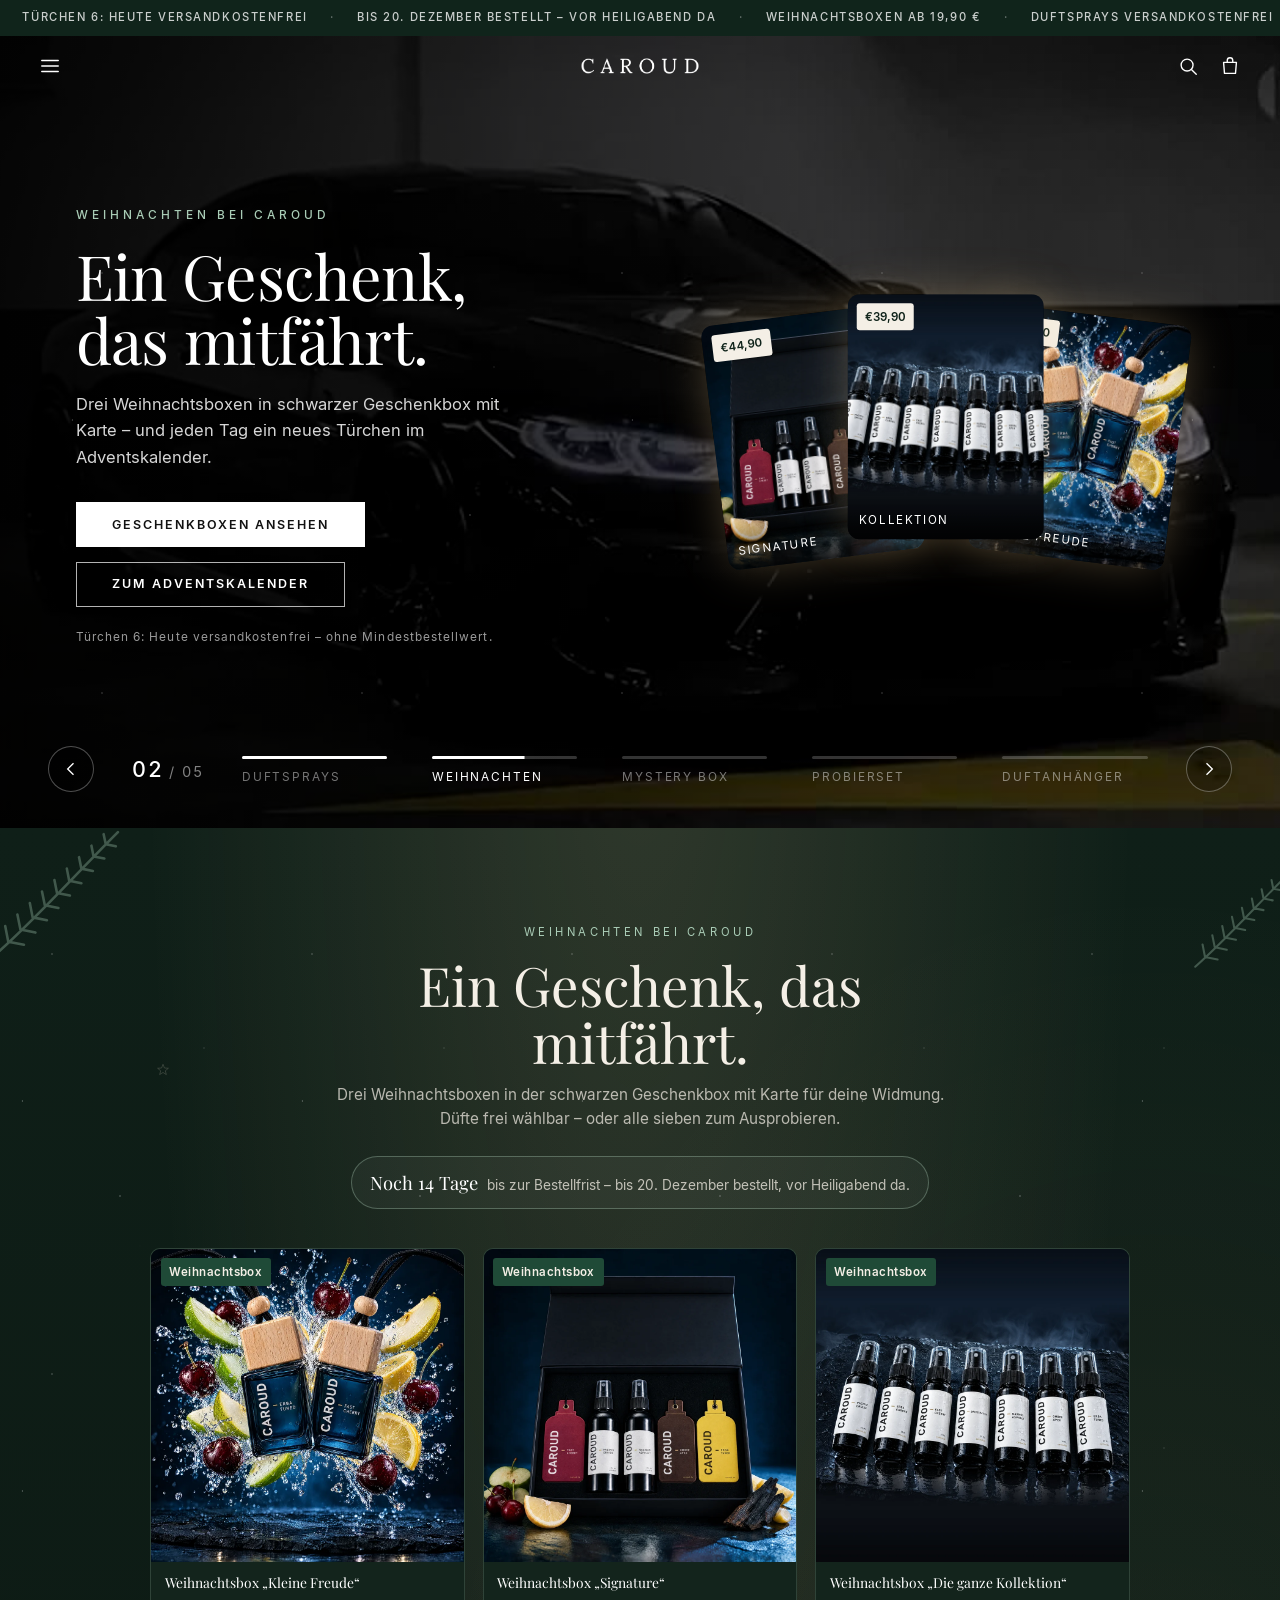
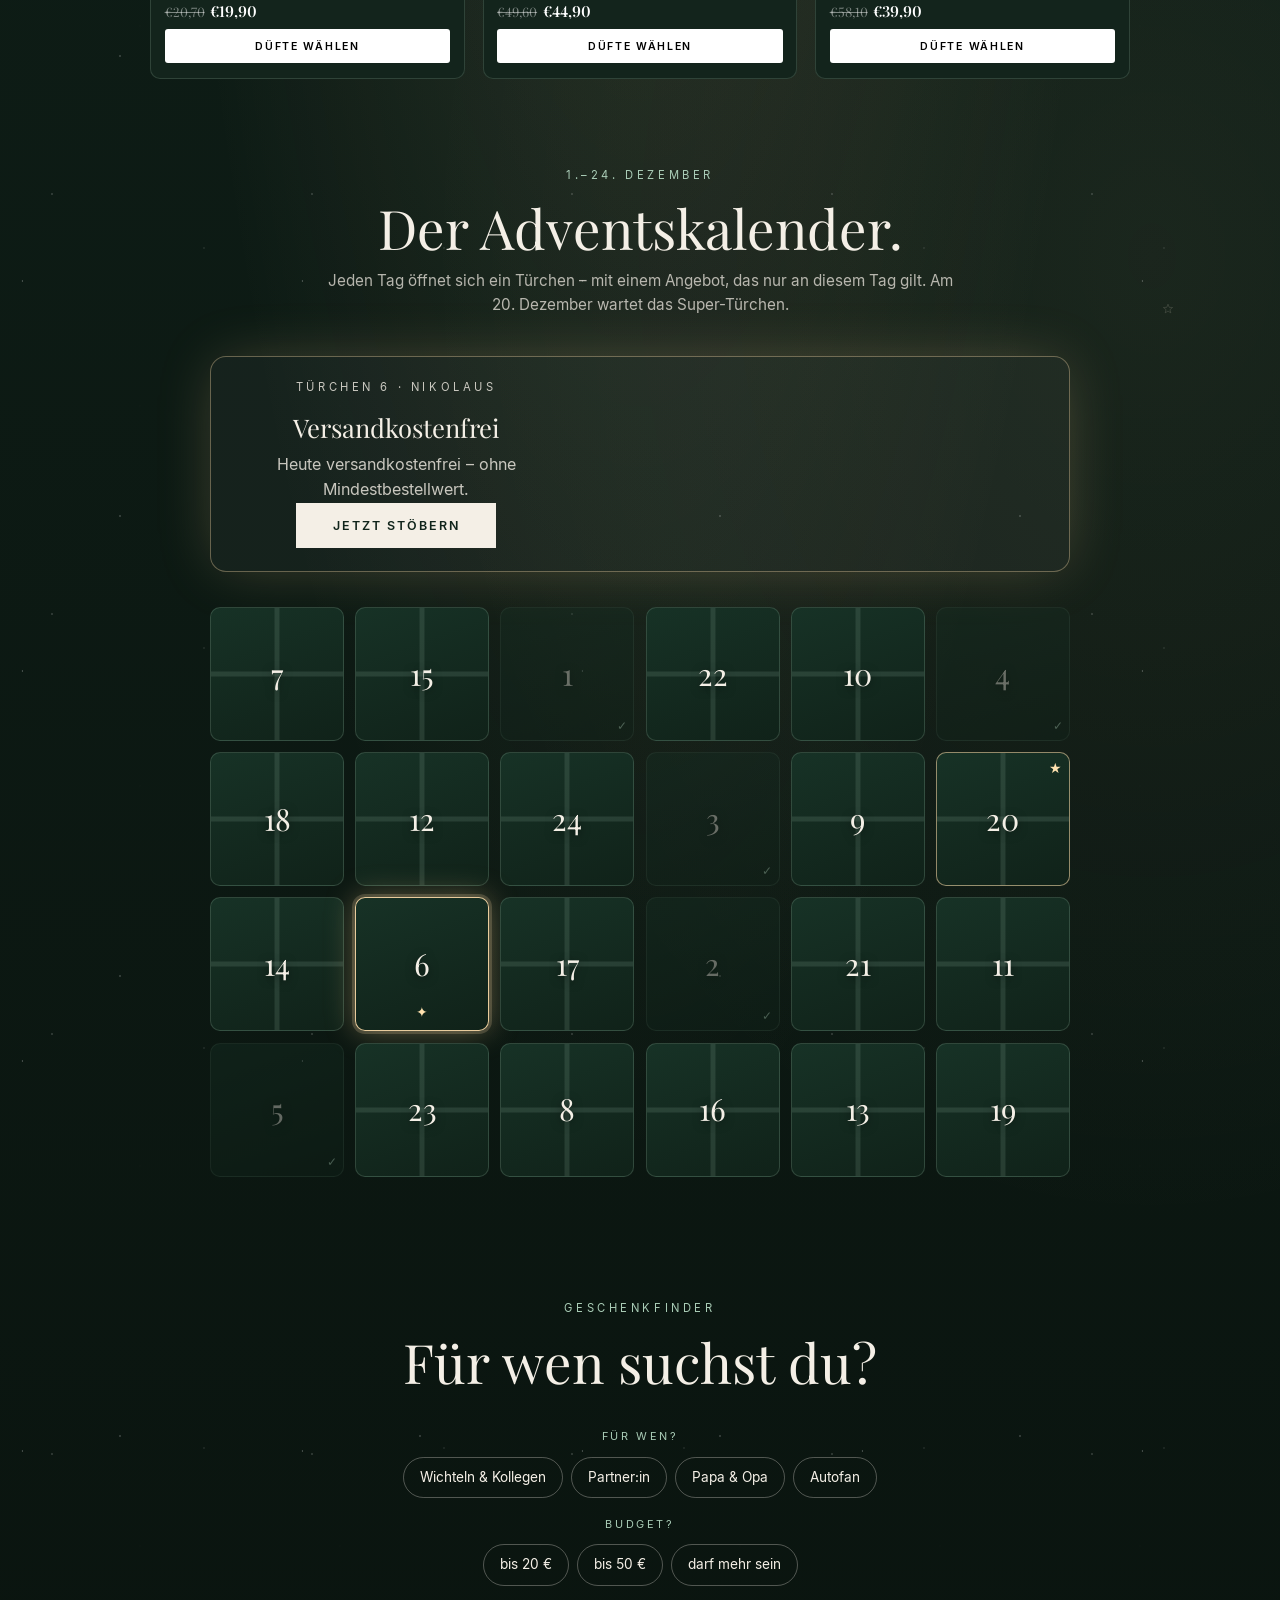
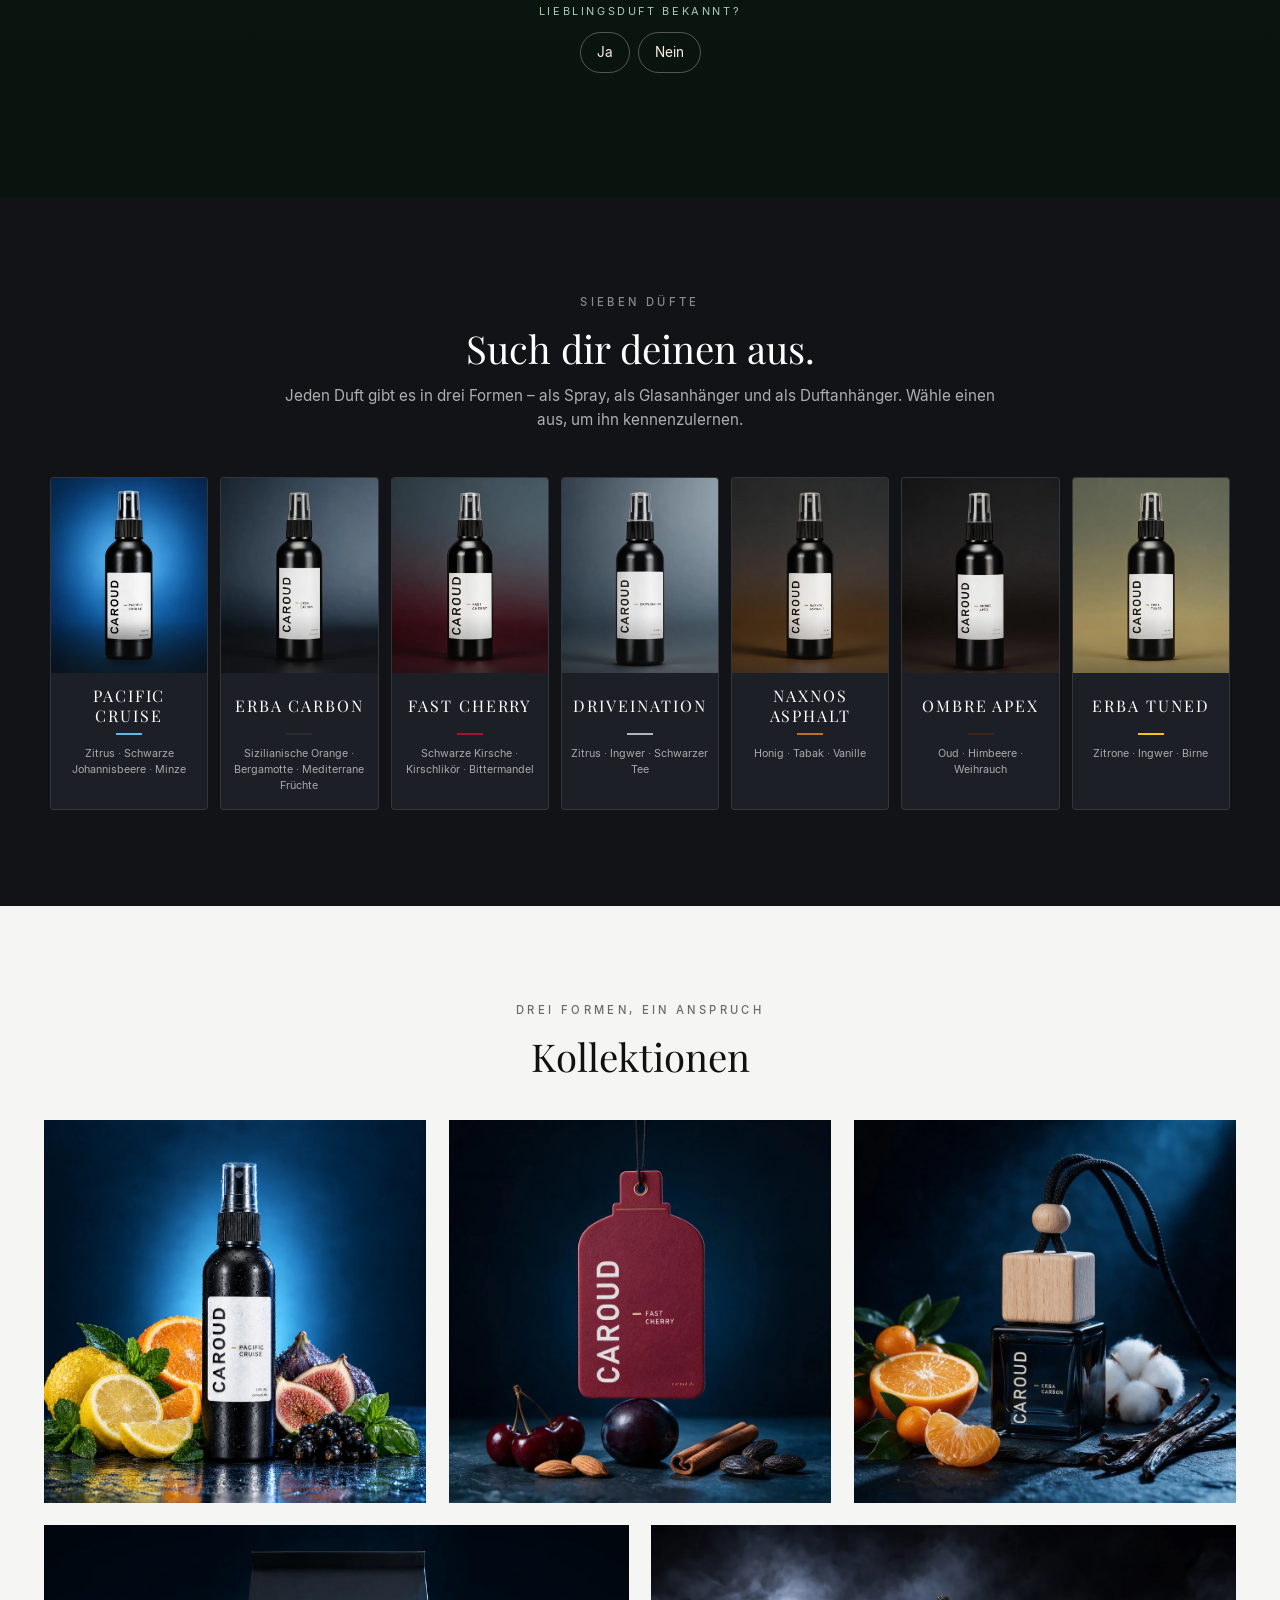
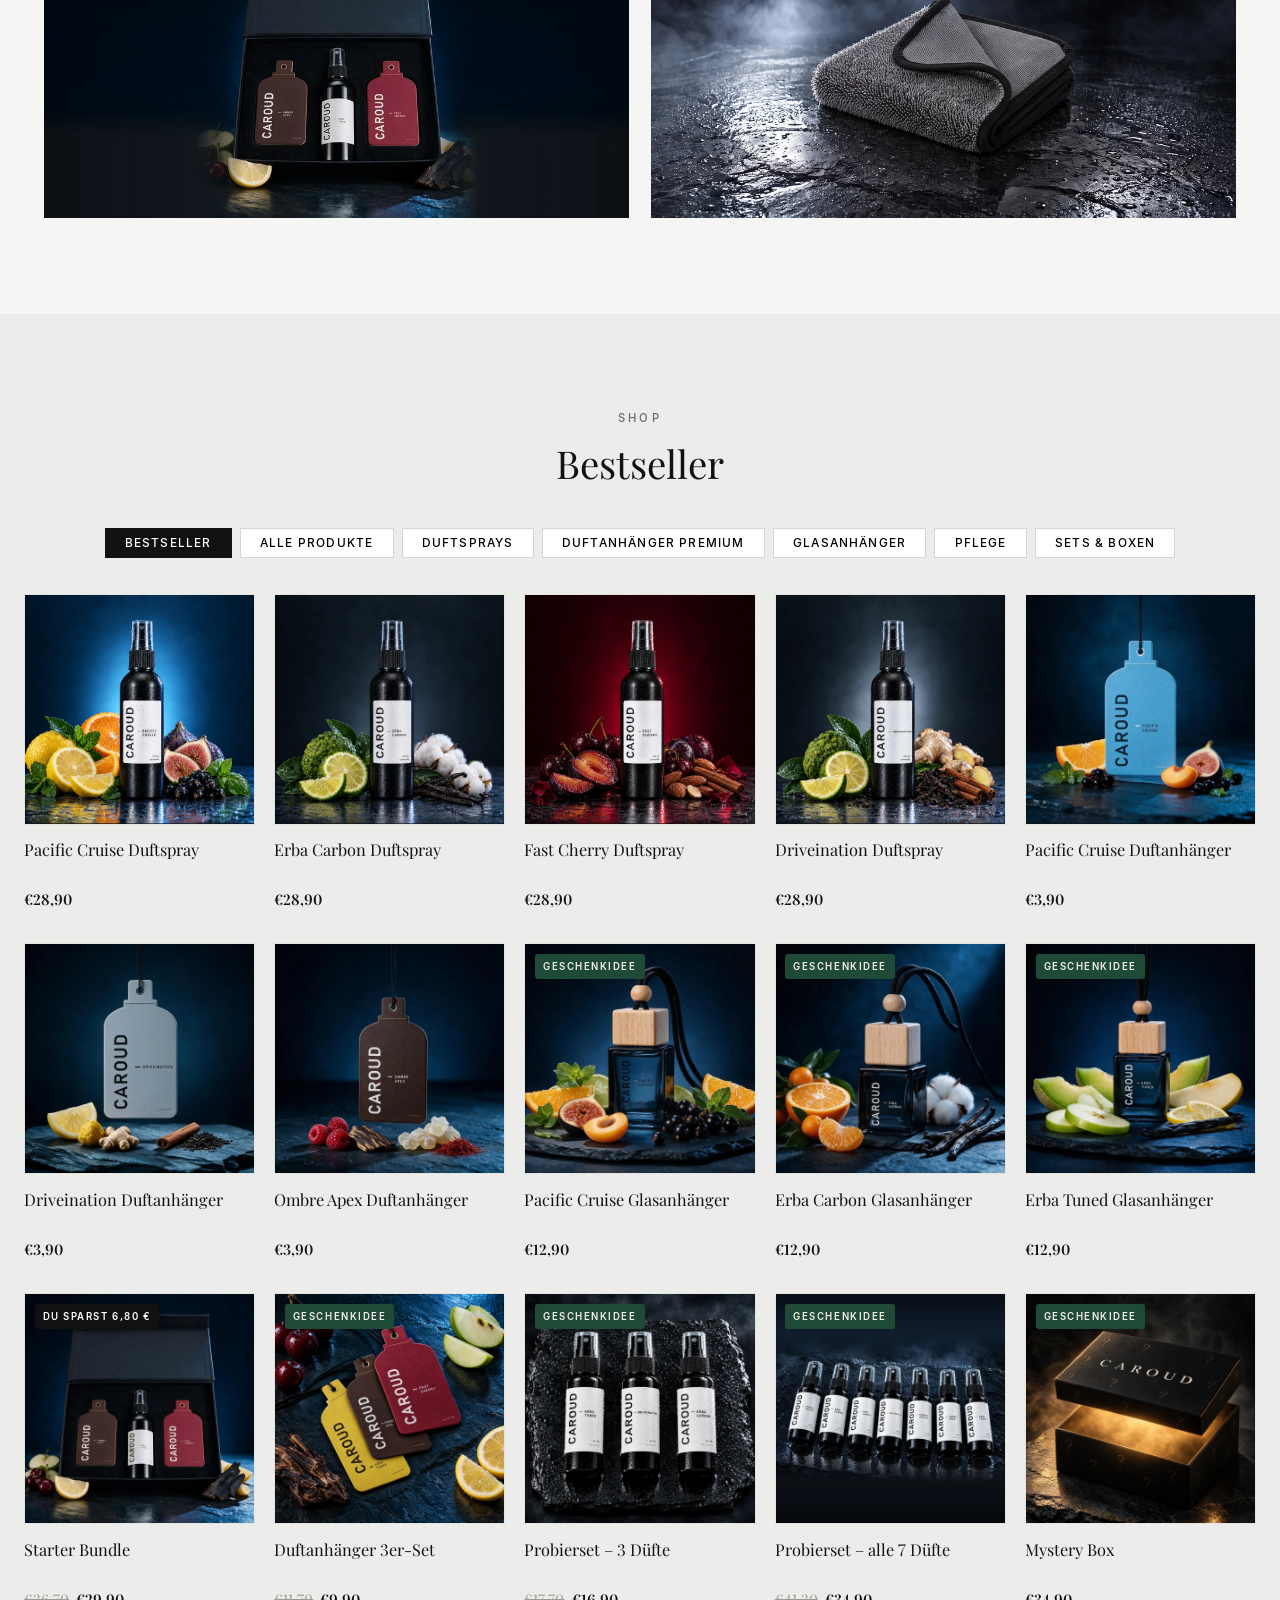
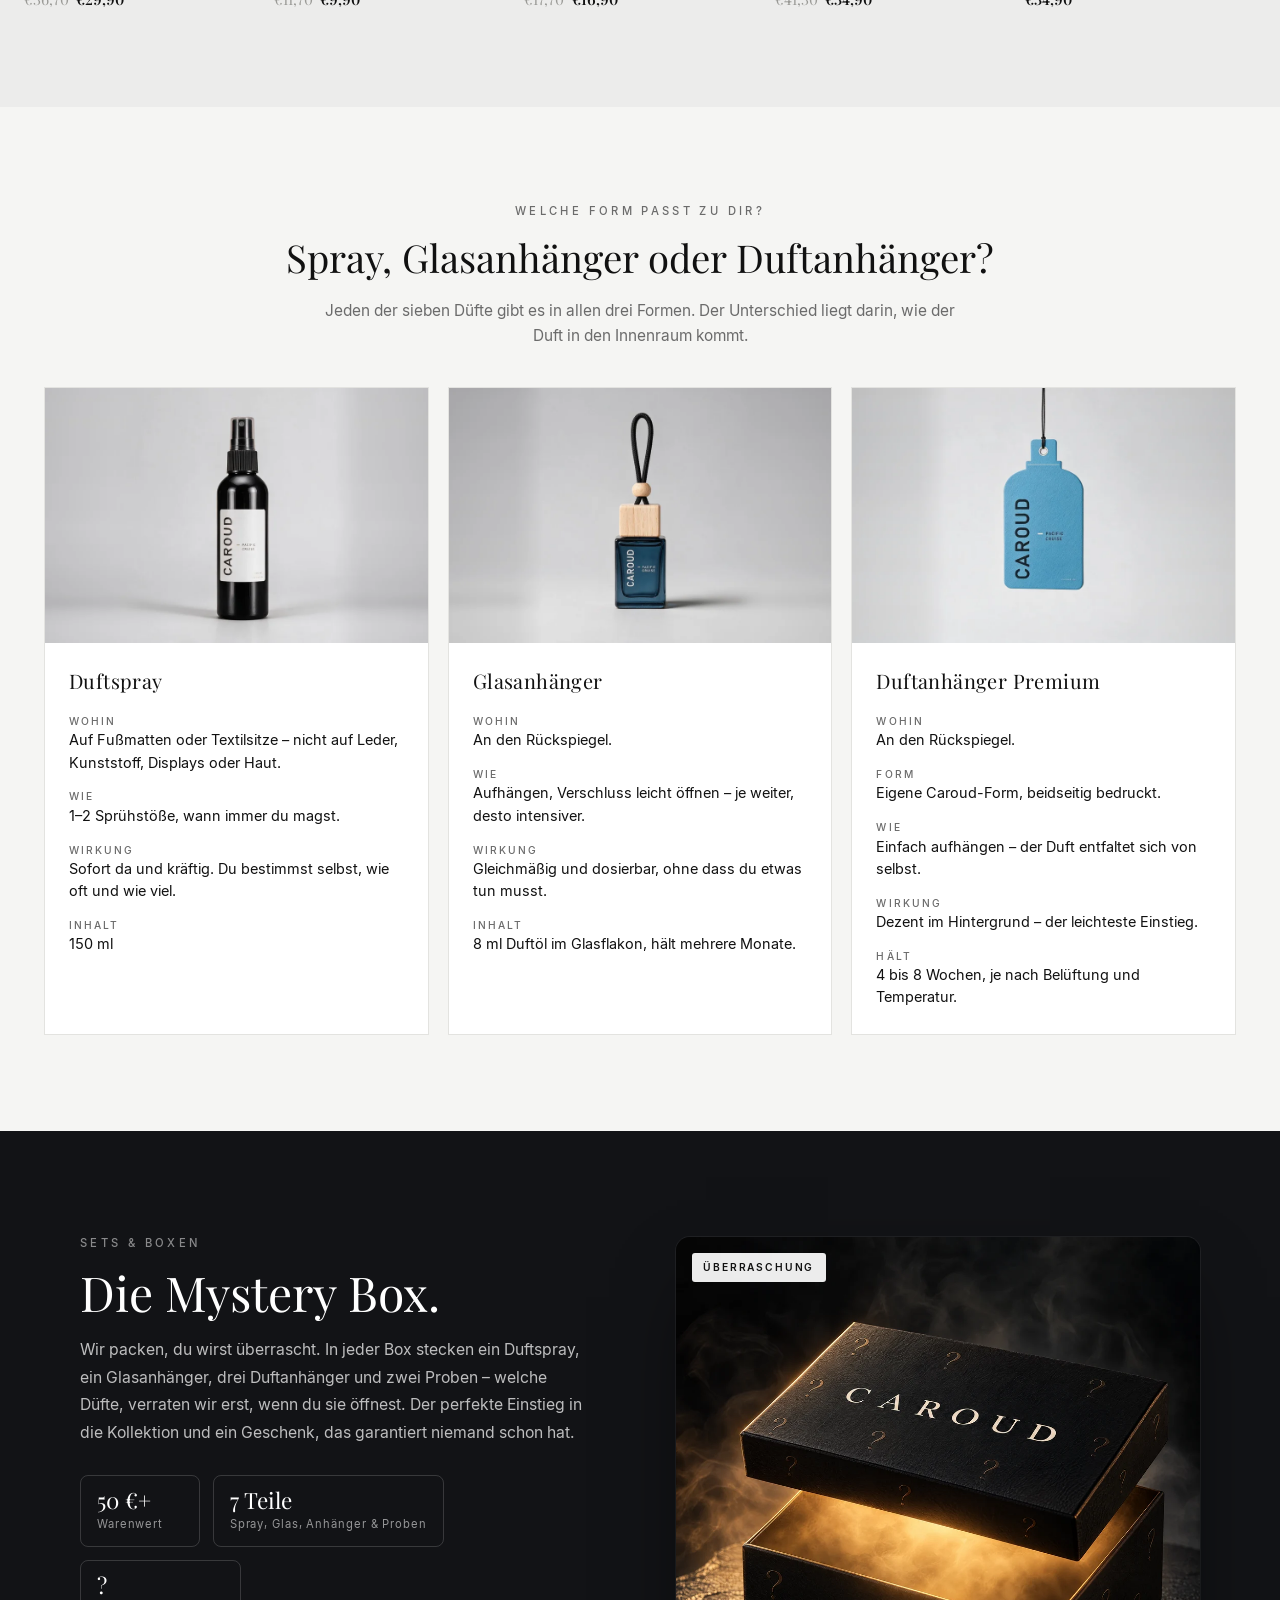
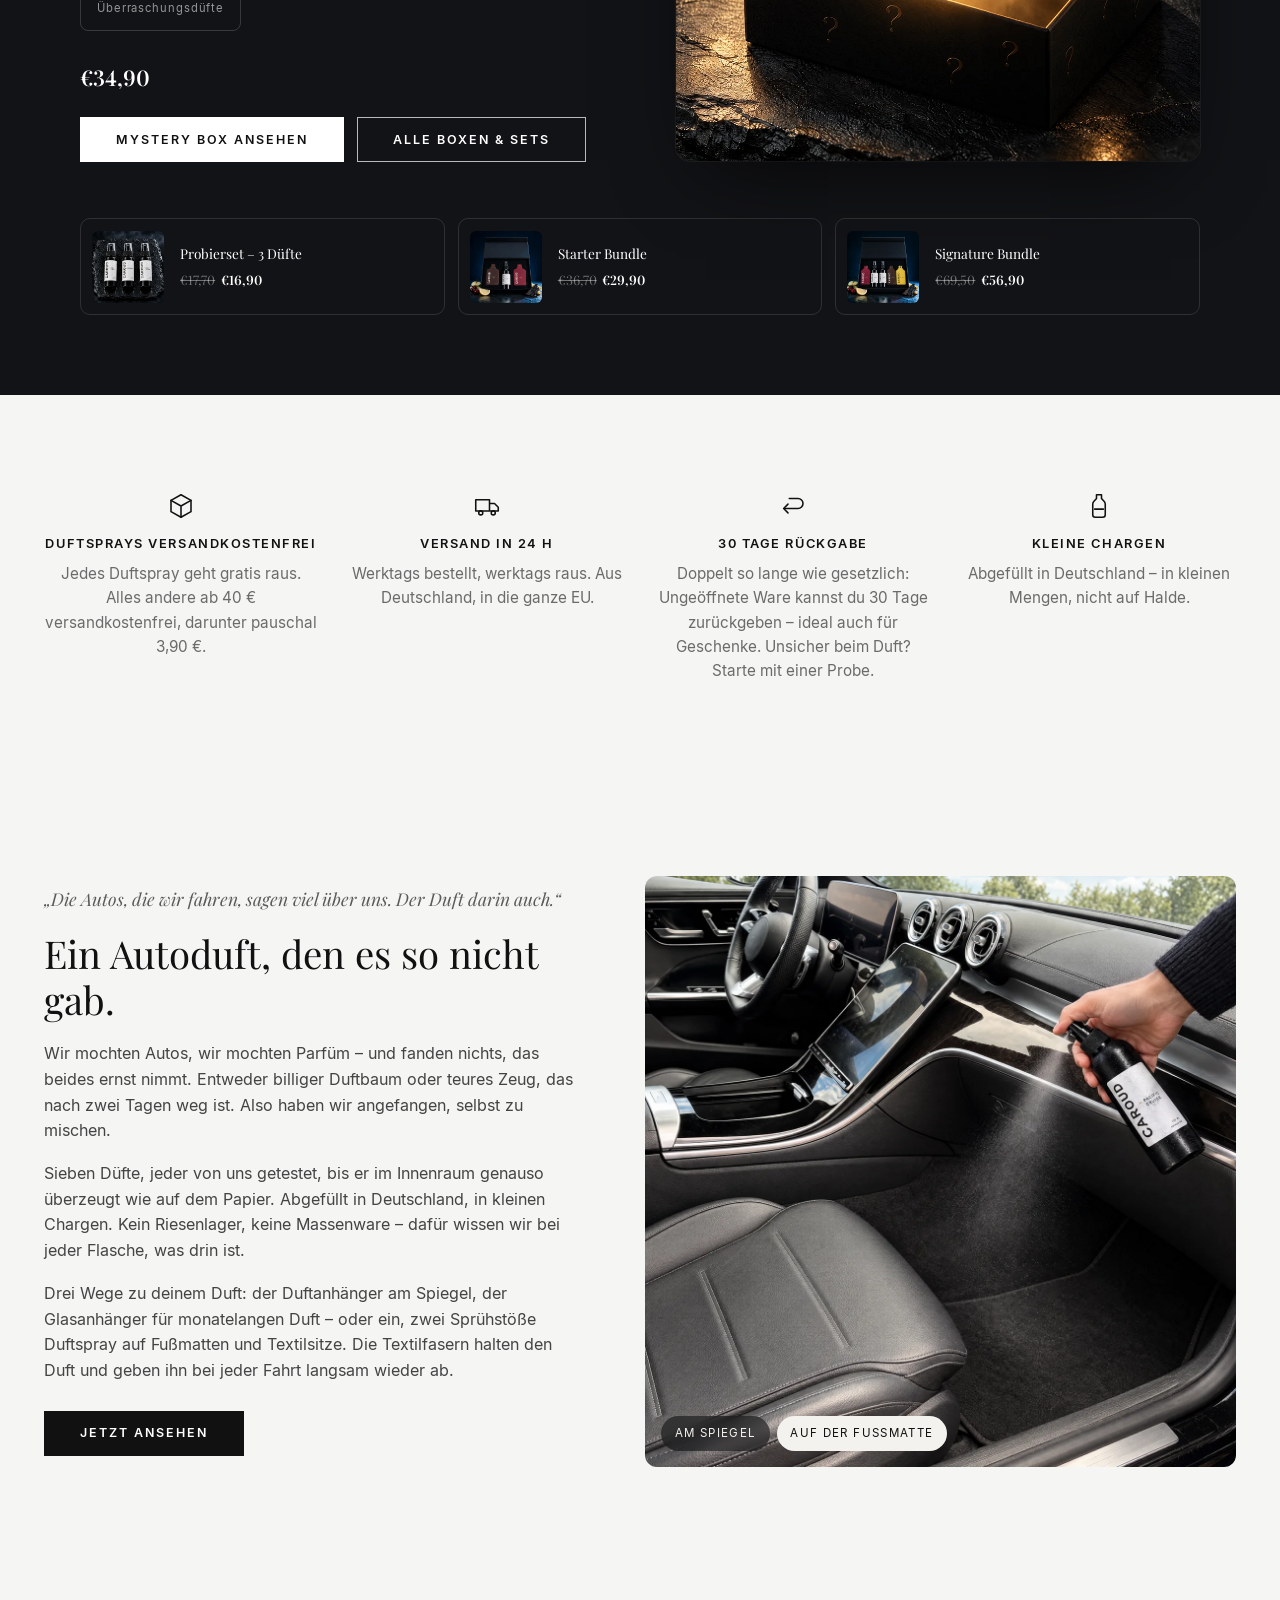
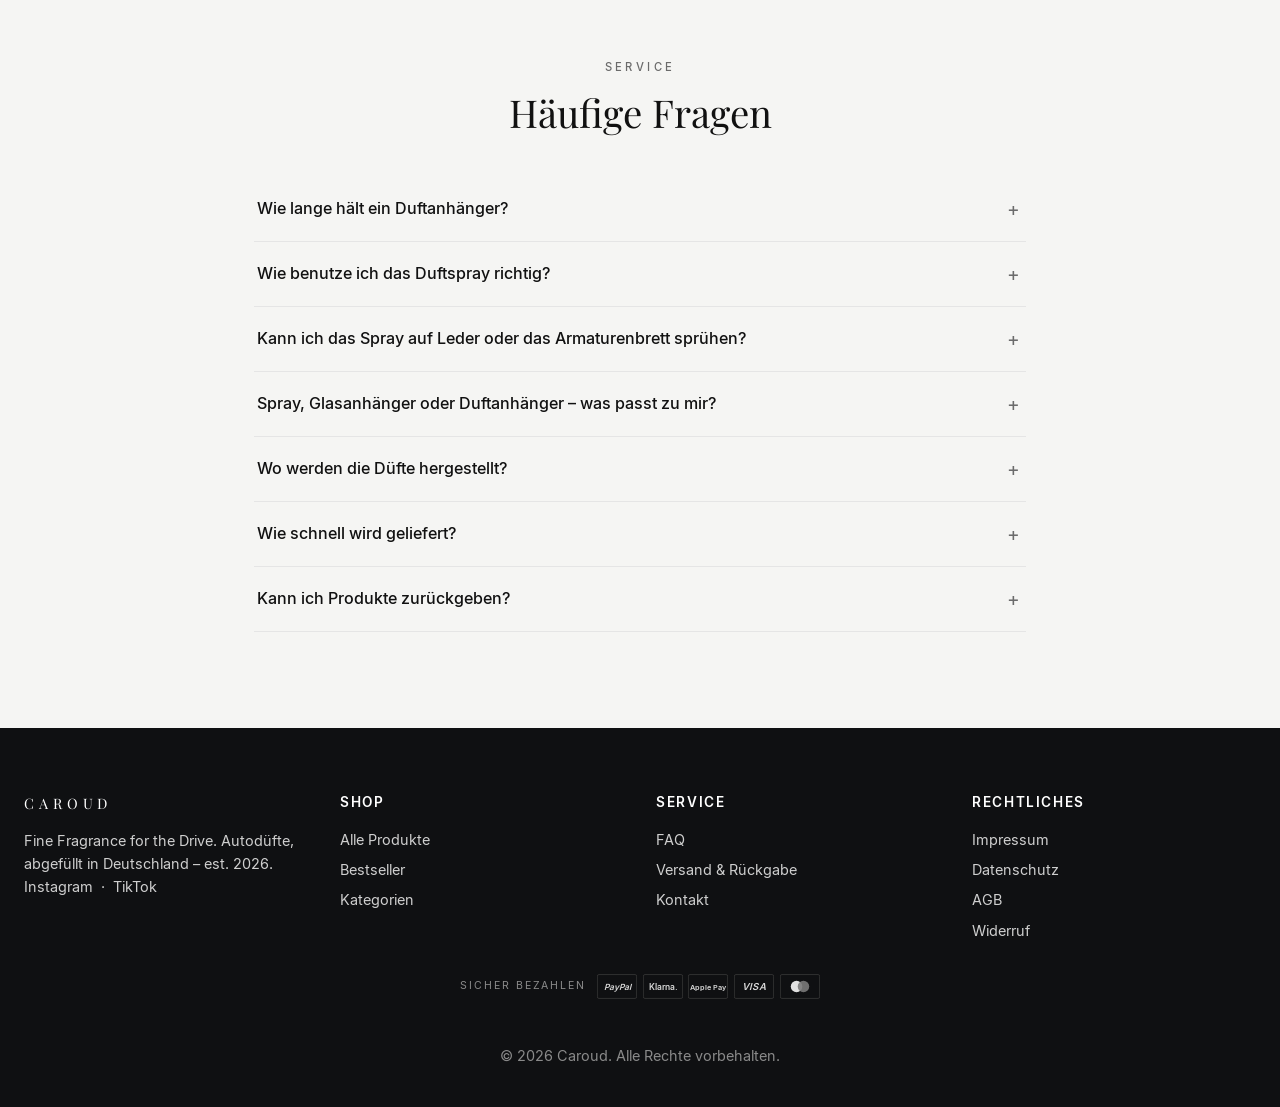
==== index.html @ c2244fce "Ladebildschirm-Sicherheitsnetz (verschwindet spaetestens nach 4,5 s), weicher Reiterwechsel beim For" ====
<!DOCTYPE html>
<html lang="de">
<head>
  <meta charset="UTF-8">
  <meta name="viewport" content="width=device-width, initial-scale=1.0">
  <title>Caroud – Premium Autodüfte, Duftsprays, Glasanhänger &amp; Duftanhänger</title>
  <meta name="description" content="Caroud – Premium Autodüfte im edlen Design: Duftsprays, Glasanhänger mit 8 ml Duftöl und Duftanhänger. Fine Fragrance for the Drive. Duftsprays versandkostenfrei, 30 Tage Rückgabe.">
  <meta name="theme-color" content="#121316">
  <link rel="canonical" href="https://caroud.de/">

  <!-- Open Graph (Facebook, WhatsApp, Discord, LinkedIn) -->
  <meta property="og:type" content="website">
  <meta property="og:site_name" content="Caroud">
  <meta property="og:locale" content="de_DE">
  <meta property="og:url" content="https://caroud.de/">
  <meta property="og:title" content="Caroud – Parfüm für dein Auto">
  <meta property="og:description" content="Sieben Düfte als Duftspray, Glasanhänger und Duftanhänger. Fine Fragrance for the Drive – Duftsprays versandkostenfrei.">
  <meta property="og:image" content="https://caroud.de/img/og-image.jpg?v=5">
  <meta property="og:image:type" content="image/jpeg">
  <meta property="og:image:width" content="1200">
  <meta property="og:image:height" content="630">
  <meta property="og:image:alt" content="Caroud – Fine Fragrance for the Drive">

  <!-- Twitter / X Card -->
  <meta name="twitter:card" content="summary_large_image">
  <meta name="twitter:title" content="Caroud – Parfüm für dein Auto">
  <meta name="twitter:description" content="Sieben Düfte als Duftspray, Glasanhänger und Duftanhänger. Duftsprays versandkostenfrei.">
  <meta name="twitter:image" content="https://caroud.de/img/og-image.jpg?v=5">

  <link rel="icon" type="image/png" href="img/favicon.png?v=2">
  <!-- Überschriftenschrift vorladen, damit der Hero-Titel nicht erst in Georgia aufblitzt -->
  <link rel="preload" href="fonts/playfair-400.woff2" as="font" type="font/woff2" crossorigin>
  <link rel="preload" href="fonts/inter-400.woff" as="font" type="font/woff" crossorigin>
  <link rel="stylesheet" href="css/style.css?v=105">

  <!-- Strukturierte Daten für Google. Produkt-Markup fehlt bewusst,
       solange keine echten Preise hinterlegt sind. -->
  <script type="application/ld+json">
  {
    "@context": "https://schema.org",
    "@graph": [
      {
        "@type": "Organization",
        "@id": "https://caroud.de/#organisation",
        "name": "Caroud",
        "url": "https://caroud.de/",
        "logo": "https://caroud.de/img/logo-full.png",
        "image": "https://caroud.de/img/og-image.jpg?v=5",
        "slogan": "Fine Fragrance for the Drive",
        "description": "Premium-Autodüfte aus Deutschland: Duftsprays, Glasanhänger und Duftanhänger.",
        "address": {
          "@type": "PostalAddress",
          "streetAddress": "Bochumer Straße 318",
          "postalCode": "46282",
          "addressLocality": "Dorsten",
          "addressCountry": "DE"
        }
      },
      {
        "@type": "WebSite",
        "@id": "https://caroud.de/#website",
        "url": "https://caroud.de/",
        "name": "Caroud",
        "inLanguage": "de-DE",
        "publisher": { "@id": "https://caroud.de/#organisation" }
      }
    ]
  }
  </script>
  <!-- Launch-Sperre mit Countdown bis 15.10.2026, 18 Uhr (danach automatisch offen) -->
  <script src="js/zugang.js?v=2"></script>
  <script src="js/launch.js?v=1"></script>
</head>
<body>

  <!-- Ladebildschirm (Sprühstoß) -->
  <div class="preloader" id="preloader" aria-hidden="true">
    <div class="preloader-glow"></div>
    <div class="preloader-inner" id="preloaderInner">
      <div class="preloader-bottle">
        <!-- Echte Flasche (gleicher Freisteller wie im Hero) statt gezeichneter Grafik -->
        <img id="sprayHead" src="img/hero-flasche.webp?v=4" alt="" width="503" height="1680" decoding="async">
        <div class="spray-origin" id="sprayOrigin"></div>
      </div>
      <div class="preloader-word">
        <img src="img/logo-text-transparent.png?v=2" alt="Caroud" width="711" height="127">
      </div>
      <p class="preloader-tag">Fine&nbsp;Fragrance&nbsp;for&nbsp;the&nbsp;Drive</p>
    </div>
    <div class="mist" id="mist"></div>
  </div>

  <!-- Leiste + Header scrollen als Block mit (Sticky-Wrapper) -->
  <div class="top-sticky">
  <!-- Ankündigungsleiste: eine ruhige Botschaft -->
  <div class="announcement-bar">
    <span class="announce-msg is-on">Duftsprays versandkostenfrei&nbsp;· Abgefüllt in Deutschland&nbsp;· 30 Tage Rückgabe</span>
  </div>

  <!-- Header -->
  <header class="site-header" id="siteHeader">
    <button class="icon-btn menu-toggle" aria-label="Menü öffnen">
      <svg viewBox="0 0 24 24"><path d="M3 6h18M3 12h18M3 18h18" stroke="currentColor" stroke-width="1.5" fill="none" stroke-linecap="round"/></svg>
    </button>

    <!-- Nur am Desktop: die Kategorien direkt im Kopf statt hinter dem Burger -->
    <nav class="head-nav" aria-label="Kategorien">
      <a href="#duefte">Düfte</a>
      <a href="#produkte" data-filter="Duftsprays">Sprays</a>
      <a href="#produkte" data-filter="Duftanhänger Premium">Anhänger</a>
      <a href="#produkte" data-filter="Glasanhänger">Glasanhänger</a>
      <a href="#produkte" data-filter="Pflege">Pflege</a>
      <a href="#produkte" data-filter="Sets &amp; Boxen">Sets &amp; Boxen</a>
    </nav>

    <a href="#top" class="logo"><img src="img/logo-text-transparent.png?v=2" alt="Caroud"></a>

    <div class="header-actions">
      <button class="icon-btn search-toggle" aria-label="Suche">
        <svg viewBox="0 0 24 24"><circle cx="11" cy="11" r="6.5" stroke="currentColor" stroke-width="1.5" fill="none"/><path d="M16 16l5 5" stroke="currentColor" stroke-width="1.5" stroke-linecap="round"/></svg>
      </button>
      <button class="icon-btn cart-toggle" aria-label="Warenkorb">
        <svg viewBox="0 0 24 24"><path d="M5 8h14l-1 12H6L5 8z" stroke="currentColor" stroke-width="1.5" fill="none" stroke-linejoin="round"/><path d="M9 8V6a3 3 0 0 1 6 0v2" stroke="currentColor" stroke-width="1.5" fill="none"/></svg>
        <span class="cart-count" hidden>0</span>
      </button>
    </div>
  </header>
  </div>

  <!-- Seitenmenü (Drawer links) -->
  <div class="drawer-overlay" data-overlay="menu" hidden></div>
  <nav class="drawer drawer-left" id="menuDrawer" aria-label="Hauptmenü">
    <button class="icon-btn drawer-close" data-close="menu" aria-label="Menü schließen">
      <svg viewBox="0 0 24 24"><path d="M6 6l12 12M18 6L6 18" stroke="currentColor" stroke-width="1.5" stroke-linecap="round"/></svg>
    </button>
    <ul class="menu-list">
      <li><a href="#duefte">Die sieben Düfte</a></li>
      <li><a href="#produkte" data-filter="alle">Alle Produkte</a></li>
      <li><a href="#produkte" data-filter="bestseller">Bestseller</a></li>
      <li><a href="#produkte" data-filter="Duftsprays">Duftsprays</a></li>
      <li><a href="#produkte" data-filter="Duftanhänger Premium">Duftanhänger Premium</a></li>
      <li><a href="#produkte" data-filter="Glasanhänger">Glasanhänger</a></li>
      <li><a href="#produkte" data-filter="Pflege">Pflege</a></li>
      <li><a href="#produkte" data-filter="Sets &amp; Boxen">Sets &amp; Boxen</a></li>
      <li><a href="#ueber">Über uns</a></li>
    </ul>
    <p class="menu-note">est. 2026 – Premium Autodüfte</p>
  </nav>

  <!-- Warenkorb (Drawer rechts) -->
  <div class="drawer-overlay" data-overlay="cart" hidden></div>
  <aside class="drawer drawer-right" id="cartDrawer" aria-label="Warenkorb">
    <div class="cart-head">
      <h3>Warenkorb</h3>
      <button class="icon-btn" data-close="cart" aria-label="Warenkorb schließen">
        <svg viewBox="0 0 24 24"><path d="M6 6l12 12M18 6L6 18" stroke="currentColor" stroke-width="1.5" stroke-linecap="round"/></svg>
      </button>
    </div>

    <div class="shipping-progress">
      <p class="shipping-text" id="shippingText"></p>
      <div class="shipping-bar"><div class="shipping-fill" id="shippingFill"></div></div>
    </div>

    <div class="cart-items" id="cartItems"></div>

    <div class="cart-upsell" id="upsellBox" hidden>
      <p class="upsell-head">Passt dazu</p>
      <p class="upsell-sub">Günstiger als einzeln – nur hier im Warenkorb.</p>
      <div class="upsell-row" id="upsellRow"></div>
    </div>

    <div class="cart-foot">
      <div class="cart-subtotal">
        <span>Zwischensumme</span>
        <strong id="cartSubtotal">€0,00</strong>
      </div>
      <div class="cart-subtotal cart-line">
        <span>Versand</span>
        <span id="cartShipping">–</span>
      </div>
      <div class="cart-subtotal cart-total">
        <span>Gesamt</span>
        <strong id="cartTotal">€0,00</strong>
      </div>
      <p class="cart-hint">Inkl. MwSt. · Duftsprays versandkostenfrei · sonst 3,90 €, ab 40 € frei</p>
      <button class="btn btn-dark btn-block" id="checkoutBtn">Zur Kasse</button>
    </div>
  </aside>

  <!-- Suche (Overlay) -->
  <div class="search-overlay" id="searchOverlay" hidden>
    <div class="search-box">
      <div class="search-row">
        <svg viewBox="0 0 24 24" class="search-icon"><circle cx="11" cy="11" r="6.5" stroke="currentColor" stroke-width="1.5" fill="none"/><path d="M16 16l5 5" stroke="currentColor" stroke-width="1.5" stroke-linecap="round"/></svg>
        <input type="text" id="searchInput" placeholder="Wonach suchst du? z. B. Driveination…" autocomplete="off">
        <button class="icon-btn" data-close="search" aria-label="Suche schließen">
          <svg viewBox="0 0 24 24"><path d="M6 6l12 12M18 6L6 18" stroke="currentColor" stroke-width="1.5" stroke-linecap="round"/></svg>
        </button>
      </div>
      <div class="search-results" id="searchResults"></div>
    </div>
  </div>

  <!-- Hero -->
  <section class="hero" id="top">
    <video class="hero-video" src="img/hero-video.mp4" poster="img/hero-poster.jpg"
           autoplay muted loop playsinline preload="metadata" aria-hidden="true"></video>
    <div class="hero-inner">
      <div class="hero-text">
        <p class="hero-kicker">Fine Fragrance for the Drive</p>
        <h1 class="hero-title">Parfüm für<br>dein Auto.</h1>
        <p class="hero-sub">
          Sieben Düfte, entwickelt für den Innenraum – als Spray, als Glasanhänger
          mit 8 ml Duftöl und als Duftanhänger für den Rückspiegel.
        </p>
        <div class="hero-cta">
          <a href="#produkte" class="btn btn-gold">Düfte entdecken</a>
          <a href="#duefte" class="btn btn-outline">Die sieben Düfte</a>
        </div>
        <p class="hero-note">Duftsprays versandkostenfrei&nbsp;· Versand in&nbsp;24&nbsp;h&nbsp;· Abgefüllt in Deutschland</p>
      </div>
      <div class="hero-produkt" id="heroArt" aria-hidden="true"></div>
    </div>
  </section>

  <!-- Aktionen (Halloween Week, Black Week): erscheint nur im Aktionszeitraum (siehe AKTIONEN in products.js) -->
  <section class="bf-band" id="angebote" hidden>
    <div class="bf-inner">
      <div class="bf-kopf">
        <p class="bf-kicker">Black Week · 23.–30. November</p>
        <h2 class="bf-title">Black Friday bei Caroud.</h2>
        <p class="bf-copy">Acht Angebote, eine Woche. Nur solange der Vorrat reicht – und ab 40 € versandkostenfrei.</p>
        <div class="bf-countdown" data-bf-countdown aria-live="polite"></div>
      </div>
      <div class="bf-grid" data-bf-grid></div>
    </div>
  </section>

  <!-- Weihnachten (1.–26. Dezember): Geschenkboxen, Adventskalender, Geschenkfinder – wird von main.js gefüllt -->
  <section class="xm-band" id="weihnachten" hidden></section>

  <!-- Die sieben Düfte -->
  <!-- Eigene Produktseite: wird per Hash-Route #p/<id> gefuellt und eingeblendet -->
  <section class="produkt-page" id="produktPage" hidden></section>

  <section class="scent-band reveal" id="duefte">
    <div class="scent-head">
      <p class="section-kicker">Sieben Düfte</p>
      <h2 class="section-title">Such dir deinen aus.</h2>
      <p class="scent-intro">
        Jeden Duft gibt es in drei Formen – als Spray, als Glasanhänger und als Duftanhänger.
        Wähle einen aus, um ihn kennenzulernen.
      </p>
    </div>
    <div class="scent-grid" id="scentGrid"></div>
  </section>

  <!-- Kollektionen -->
  <section class="section reveal" id="kategorien">
    <p class="section-kicker">Drei Formen, ein Anspruch</p>
    <h2 class="section-title">Kollektionen</h2>
    <div class="koll-grid">
      <button class="koll-tile" type="button" data-koll="Duftsprays">
        <img src="img/kollektion-sprays.webp?v=49" alt="Caroud Duftsprays" width="900" height="900" loading="lazy">
        <span class="koll-inner">
          <span class="koll-kicker">150 ml, für Fußmatten und Textil</span>
          <span class="koll-title">Duftsprays</span>
          <span class="koll-btn">Jetzt entdecken</span>
        </span>
      </button>
      <button class="koll-tile" type="button" data-koll="Duftanhänger Premium">
        <img src="img/kollektion-anhaenger.webp?v=48" alt="Caroud Duftanhänger Premium" width="900" height="900" loading="lazy">
        <span class="koll-inner">
          <span class="koll-kicker">Eigene Form, beidseitig bedruckt</span>
          <span class="koll-title">Duftanhänger Premium</span>
          <span class="koll-btn">Jetzt entdecken</span>
        </span>
      </button>
      <button class="koll-tile" type="button" data-koll="Glasanhänger">
        <img src="img/kollektion-glas.webp?v=49" alt="Caroud Glasanhänger mit 8 ml Duftöl" width="900" height="900" loading="lazy">
        <span class="koll-inner">
          <span class="koll-kicker">8 ml Duftöl im Flakon</span>
          <span class="koll-title">Glasanhänger</span>
          <span class="koll-btn">Jetzt entdecken</span>
        </span>
      </button>
    </div>
    <!-- Zweite Reihe, flacher: Sets & Boxen (Sparpreis) und Pflege -->
    <div class="koll-grid koll-grid-2">
      <button class="koll-tile koll-tile-wide" type="button" data-koll="Sets &amp; Boxen">
        <img src="img/kollektion-bundles.webp?v=49" alt="Caroud Sets und Boxen" width="1000" height="500" loading="lazy">
        <span class="koll-inner">
          <span class="koll-kicker">Sparsets &amp; Geschenkboxen</span>
          <span class="koll-title">Sets &amp; Boxen</span>
          <span class="koll-btn">Jetzt entdecken</span>
        </span>
      </button>
      <button class="koll-tile koll-tile-wide" type="button" data-koll="Pflege">
        <img src="img/kollektion-pflege.webp?v=56" alt="Caroud Pflege" width="1000" height="500" loading="lazy">
        <span class="koll-inner">
          <span class="koll-kicker">Tücher &amp; Zubehör</span>
          <span class="koll-title">Pflege</span>
          <span class="koll-btn">Jetzt entdecken</span>
        </span>
      </button>
    </div>
  </section>

  <!-- Produkte -->
  <section class="section section-alt reveal" id="produkte">
    <p class="section-kicker">Shop</p>
    <h2 class="section-title" id="productTitle">Bestseller</h2>
    <div class="filter-chips" id="filterChips"></div>
    <div class="finder-row">
      <span class="finder-label">Duftrichtung</span>
      <div class="filter-chips finder-chips" id="familyChips"></div>
    </div>
    <div class="product-grid" id="productGrid"></div>
  </section>

  <!-- Welche Form passt? Angaben stammen aus den Etikettentexten und dem FAQ -->
  <section class="section vergleich reveal" id="formen">
    <p class="section-kicker">Welche Form passt zu dir?</p>
    <h2 class="section-title">Spray, Glasanhänger oder Duftanhänger?</h2>
    <p class="vergleich-intro">
      Jeden der sieben Düfte gibt es in allen drei Formen. Der Unterschied liegt darin,
      wie der Duft in den Innenraum kommt.
    </p>
    <!-- Nur am Handy sichtbar: schaltet zwischen den drei Karten -->
    <div class="vergleich-tabs" role="tablist" aria-label="Form wählen">
      <button type="button" class="vtab is-on" data-vtab="0">Spray</button>
      <button type="button" class="vtab" data-vtab="1">Glasanhänger</button>
      <button type="button" class="vtab" data-vtab="2">Anhänger</button>
    </div>
    <div class="vergleich-grid">
      <div class="vergleich-karte is-on">
        <img class="vergleich-foto" src="img/vergleich/spray.webp?v=1" alt="Caroud Duftspray" width="900" height="600" loading="lazy">
        <h3>Duftspray</h3>
        <dl>
          <dt>Wohin</dt><dd>Auf Fußmatten oder Textilsitze – nicht auf Leder, Kunststoff, Displays oder Haut.</dd>
          <dt>Wie</dt><dd>1–2 Sprühstöße, wann immer du magst.</dd>
          <dt>Wirkung</dt><dd>Sofort da und kräftig. Du bestimmst selbst, wie oft und wie viel.</dd>
          <dt>Inhalt</dt><dd>150 ml</dd>
        </dl>
      </div>
      <div class="vergleich-karte">
        <img class="vergleich-foto" src="img/vergleich/glas.webp?v=1" alt="Caroud Glasanhänger" width="900" height="600" loading="lazy">
        <h3>Glasanhänger</h3>
        <dl>
          <dt>Wohin</dt><dd>An den Rückspiegel.</dd>
          <dt>Wie</dt><dd>Aufhängen, Verschluss leicht öffnen – je weiter, desto intensiver.</dd>
          <dt>Wirkung</dt><dd>Gleichmäßig und dosierbar, ohne dass du etwas tun musst.</dd>
          <dt>Inhalt</dt><dd>8 ml Duftöl im Glasflakon, hält mehrere Monate.</dd>
        </dl>
      </div>
      <div class="vergleich-karte">
        <img class="vergleich-foto" src="img/vergleich/haenger.webp?v=1" alt="Caroud Duftanhänger Premium" width="900" height="600" loading="lazy">
        <h3>Duftanhänger Premium</h3>
        <dl>
          <dt>Wohin</dt><dd>An den Rückspiegel.</dd>
          <dt>Form</dt><dd>Eigene Caroud-Form, beidseitig bedruckt.</dd>
          <dt>Wie</dt><dd>Einfach aufhängen – der Duft entfaltet sich von selbst.</dd>
          <dt>Wirkung</dt><dd>Dezent im Hintergrund – der leichteste Einstieg.</dd>
          <dt>Hält</dt><dd>4 bis 8 Wochen, je nach Belüftung und Temperatur.</dd>
        </dl>
      </div>
    </div>
  </section>

  <!-- Einblick in die Boxen: Mystery Box gross, darunter drei weitere Boxen (Preise kommen aus products.js) -->
  <section class="boxen-teaser reveal" id="boxen">
    <div class="boxen-inner">
      <div class="boxen-text">
        <p class="section-kicker">Sets &amp; Boxen</p>
        <h2 class="boxen-title">Die Mystery Box.</h2>
        <p class="boxen-copy">Wir packen, du wirst überrascht. In jeder Box stecken ein Duftspray, ein Glasanhänger, drei
          Duftanhänger und zwei Proben – welche Düfte, verraten wir erst, wenn du sie öffnest. Der perfekte Einstieg in die Kollektion
          und ein Geschenk, das garantiert niemand schon hat.</p>
        <ul class="boxen-fakten">
          <li><strong>50 €+</strong><span>Warenwert</span></li>
          <li><strong>7 Teile</strong><span>Spray, Glas, Anhänger &amp; Proben</span></li>
          <li><strong>?</strong><span>Überraschungsdüfte</span></li>
        </ul>
        <div class="boxen-preis" data-box-preis="mystery-box"></div>
        <div class="boxen-cta">
          <a class="btn btn-light" href="#p/mystery-box">Mystery Box ansehen</a>
          <button class="btn btn-outline" type="button" data-boxen-alle>Alle Boxen &amp; Sets</button>
        </div>
      </div>
      <a class="boxen-bild" href="#p/mystery-box" aria-label="Mystery Box ansehen">
        <img src="img/fotos/mystery-box-2.webp?v=1" alt="Caroud Mystery Box, halb geöffnet" loading="lazy" width="1024" height="1024">
        <span class="boxen-badge">Überraschung</span>
      </a>
    </div>
    <div class="boxen-mehr" data-boxen-mehr></div>
  </section>

  <!-- Vertrauen: direkt unter den Produkten, wo die Kaufentscheidung fällt -->
  <section class="section usp-row reveal">
    <div class="usp">
      <div class="usp-icon" aria-hidden="true">
        <!-- Paket -->
        <svg viewBox="0 0 24 24"><path d="M12 3l8 4.5v9L12 21l-8-4.5v-9L12 3z"/><path d="M4 7.5l8 4.5 8-4.5M12 12v9"/></svg>
      </div>
      <h3>Duftsprays versandkostenfrei</h3>
      <p>Jedes Duftspray geht gratis raus. Alles andere ab 40 € versandkostenfrei, darunter pauschal 3,90 €.</p>
    </div>
    <div class="usp">
      <div class="usp-icon" aria-hidden="true">
        <!-- Lieferwagen -->
        <svg viewBox="0 0 24 24"><path d="M3 7h11v9H3zM14 10h4l3 3v3h-7"/><circle cx="7" cy="17.5" r="1.6"/><circle cx="17" cy="17.5" r="1.6"/></svg>
      </div>
      <h3>Versand in 24 h</h3>
      <p>Werktags bestellt, werktags raus. Aus Deutschland, in die ganze EU.</p>
    </div>
    <div class="usp">
      <div class="usp-icon" aria-hidden="true">
        <!-- Rückgabe -->
        <svg viewBox="0 0 24 24"><path d="M9 6H16a4 4 0 0 1 0 8H5"/><path d="M8 10.5L4.5 14 8 17.5"/></svg>
      </div>
      <h3>30 Tage Rückgabe</h3>
      <p>Doppelt so lange wie gesetzlich: Ungeöffnete Ware kannst du 30 Tage zurückgeben – ideal auch für Geschenke. Unsicher beim Duft? Starte mit einer Probe.</p>
    </div>
    <div class="usp">
      <div class="usp-icon" aria-hidden="true">
        <!-- Flakon / Tropfen -->
        <svg viewBox="0 0 24 24"><path d="M10 3h4v3l2.2 2.4c.5.6.8 1.3.8 2.1V19a2 2 0 0 1-2 2H9a2 2 0 0 1-2-2v-8.5c0-.8.3-1.5.8-2.1L10 6V3z"/><path d="M8.5 14.5h7"/></svg>
      </div>
      <h3>Kleine Chargen</h3>
      <p>Abgefüllt in Deutschland – in kleinen Mengen, nicht auf Halde.</p>
    </div>
  </section>

  <!-- Über Caroud -->
  <section class="section about reveal" id="ueber">
    <div class="about-grid">
      <div class="about-text">
        <p class="about-quote">„Die Autos, die wir fahren, sagen viel über uns. Der Duft darin auch.“</p>
        <h2>Ein Autoduft, den es so nicht gab.</h2>
        <p>
          Wir mochten Autos, wir mochten Parfüm – und fanden nichts, das beides ernst nimmt.
          Entweder billiger Duftbaum oder teures Zeug, das nach zwei Tagen weg ist.
          Also haben wir angefangen, selbst zu mischen.
        </p>
        <p class="about-more">
          Sieben Düfte, jeder von uns getestet, bis er im Innenraum genauso überzeugt wie auf dem Papier.
          Abgefüllt in Deutschland, in kleinen Chargen.
          Kein Riesenlager, keine Massenware – dafür wissen wir bei jeder Flasche, was drin ist.
        </p>
        <p class="about-more">
          Drei Wege zu deinem Duft: der Duftanhänger am Spiegel, der Glasanhänger für monatelangen Duft – oder ein, zwei Sprühstöße Duftspray auf Fußmatten und Textilsitze.
          Die Textilfasern halten den Duft und geben ihn bei jeder Fahrt langsam wieder ab.
        </p>
        <a href="#produkte" class="btn btn-gold">Jetzt ansehen</a>
      </div>
      <div class="about-media about-wechsel" data-about-wechsel>
        <img class="aw-bild ist-aktiv" src="img/about.webp?v=3" alt="Caroud Duftanhänger am Rückspiegel" width="1200" height="1200" loading="lazy">
        <img class="aw-bild" src="img/about-spray.webp?v=1" alt="Caroud Duftspray wird auf die Fußmatte gesprüht" width="1200" height="1200" loading="lazy">
        <div class="aw-tabs" role="tablist" aria-label="So nutzt du Caroud">
          <button type="button" class="ist-aktiv" role="tab" aria-selected="true" data-i="0">Am Spiegel</button>
          <button type="button" role="tab" aria-selected="false" data-i="1">Auf der Fußmatte</button>
        </div>
      </div>
    </div>
  </section>

  <!-- FAQ -->
  <section class="section faq-section reveal" id="faq">
    <p class="section-kicker">Service</p>
    <h2 class="section-title">Häufige Fragen</h2>
    <div class="faq-list">
      <details class="faq-item">
        <summary>Wie lange hält ein Duftanhänger?</summary>
        <p>Je nach Belüftung und Temperatur zwischen 4 und 8 Wochen. Tipp: Bei Nichtgebrauch zurück in den Beutel legen – das verlängert die Duftdauer deutlich.</p>
      </details>
      <details class="faq-item">
        <summary>Wie benutze ich das Duftspray richtig?</summary>
        <p>1–2 Sprühstöße auf Fußmatten oder Textilsitze, Türen kurz schließen – fertig. Bei Bedarf nach ein paar Tagen auffrischen.</p>
      </details>
      <details class="faq-item">
        <summary>Kann ich das Spray auf Leder oder das Armaturenbrett sprühen?</summary>
        <p>Nein. Das Spray gehört auf Fußmatten oder Textilsitze – nicht auf Leder, Kunststoff, Displays oder Haut. Für Leder-Innenräume sind Glasanhänger und Duftanhänger die richtige Wahl.</p>
      </details>
      <details class="faq-item">
        <summary>Spray, Glasanhänger oder Duftanhänger – was passt zu mir?</summary>
        <p>Das Spray, wenn du selbst bestimmen willst, wann und wie stark es duftet. Der Glasanhänger, wenn der Duft über Monate gleichmäßig da sein soll – über den Verschluss dosierst du, wie intensiv. Der Duftanhänger Premium, wenn du es dezent und unkompliziert magst – in der eigenen Caroud-Form, beidseitig bedruckt.</p>
      </details>
      <details class="faq-item">
        <summary>Wo werden die Düfte hergestellt?</summary>
        <p>In Deutschland, von uns selbst, in kleinen Chargen.</p>
      </details>
      <details class="faq-item">
        <summary>Wie schnell wird geliefert?</summary>
        <p>Bestellungen bis 14 Uhr verlassen unser Lager noch am selben Werktag. Lieferzeit innerhalb Deutschlands: 1–3 Werktage.</p>
      </details>
      <details class="faq-item">
        <summary>Kann ich Produkte zurückgeben?</summary>
        <p>Ja – ungeöffnete Ware kannst du innerhalb von 30 Tagen ohne Angabe von Gründen zurückgeben. Ausnahme: Duftanhänger, sobald der verschweißte Beutel geöffnet wurde – dann ist der Duft freigesetzt. Dein gesetzliches Widerrufsrecht bleibt davon unberührt.</p>
      </details>
    </div>
  </section>

  <!-- Newsletter -->
  <!-- Newsletter: ausgeblendet, bis die Anmeldung angeschlossen ist (Adressen wurden bisher nirgends gespeichert) -->
  <section class="newsletter reveal" hidden>
    <div class="newsletter-inner">
      <h2>Bleib auf dem Laufenden</h2>
      <p>Neue Düfte, limitierte Editionen und Vorteile für Abonnenten.</p>
      <form class="newsletter-form" id="newsletterForm">
        <input type="email" placeholder="Deine E-Mail-Adresse" required>
        <button type="submit" class="btn btn-gold">Anmelden</button>
      </form>
      <p class="newsletter-done" id="newsletterDone" hidden>Danke, du bist dabei.</p>
    </div>
  </section>

  <!-- Footer -->
  <footer class="site-footer">
    <div class="footer-cols">
      <div>
        <p class="footer-wordmark">CAROUD</p>
        <p>Fine Fragrance for the Drive. Autodüfte, abgefüllt in Deutschland – est. 2026.</p>
        <p class="footer-social">
          <a href="https://www.instagram.com/caroud.de" target="_blank" rel="noopener">Instagram</a>
          &nbsp;·&nbsp;
          <a href="https://www.tiktok.com/@caroud.de" target="_blank" rel="noopener">TikTok</a>
        </p>
      </div>
      <div>
        <h4>Shop</h4>
        <ul>
          <li><a href="#produkte">Alle Produkte</a></li>
          <li><a href="#produkte">Bestseller</a></li>
          <li><a href="#kategorien">Kategorien</a></li>
        </ul>
      </div>
      <div>
        <h4>Service</h4>
        <ul>
          <li><a href="#faq">FAQ</a></li>
          <li><a href="widerruf.html">Versand &amp; Rückgabe</a></li>
          <li><a href="kontakt.html">Kontakt</a></li>
        </ul>
      </div>
      <div>
        <h4>Rechtliches</h4>
        <ul>
          <li><a href="impressum.html">Impressum</a></li>
          <li><a href="datenschutz.html">Datenschutz</a></li>
          <li><a href="agb.html">AGB</a></li>
          <li><a href="widerruf.html">Widerruf</a></li>
        </ul>
      </div>
    </div>
    <p class="footer-copy">© 2026 Caroud. Alle Rechte vorbehalten.</p>
  </footer>

  <!-- Produkt-Detail (Modal) -->
  <div class="modal-overlay" id="productModal" hidden>
    <div class="modal">
      <button class="icon-btn modal-close" data-close="modal" aria-label="Schließen">
        <svg viewBox="0 0 24 24"><path d="M6 6l12 12M18 6L6 18" stroke="currentColor" stroke-width="1.5" stroke-linecap="round"/></svg>
      </button>
      <div class="modal-body" id="modalBody"></div>
    </div>
  </div>

  <!-- Toast -->
  <div class="toast" id="toast" hidden></div>

  <script src="js/products.js?v=114"></script>
  <script src="js/main.js?v=106"></script>
</body>
</html>
---- css/style.css ----
/* ============ Schrift: Playfair Display (SIL Open Font License), selbst gehostet ============
   Nur Latin-Subset, drei Schnitte, zusammen 96 KB. Kein Aufruf zu Google beim Seitenbesuch.
   600 deckt 600–800 ab, damit Überschriften mit weight 700 die echte Datei nehmen
   und der Browser nichts künstlich nachfettet. */
@font-face {
  font-family: "Playfair Display";
  font-style: normal;
  font-weight: 400 500;
  font-display: swap;
  src: url("../fonts/playfair-400.woff2") format("woff2");
}
@font-face {
  font-family: "Playfair Display";
  font-style: normal;
  font-weight: 600 800;
  font-display: swap;
  src: url("../fonts/playfair-600.woff2") format("woff2");
}
@font-face {
  font-family: "Playfair Display";
  font-style: italic;
  font-weight: 400 500;
  font-display: swap;
  src: url("../fonts/playfair-400-italic.woff2") format("woff2");
}
/* Inter (SIL Open Font License) – feste Textschrift statt Systemschrift, Latin-Subset */
@font-face { font-family: "Inter"; font-style: normal; font-weight: 400; font-display: swap; src: url("../fonts/inter-400.woff") format("woff"); }
@font-face { font-family: "Inter"; font-style: normal; font-weight: 500; font-display: swap; src: url("../fonts/inter-500.woff") format("woff"); }
@font-face { font-family: "Inter"; font-style: normal; font-weight: 600; font-display: swap; src: url("../fonts/inter-600.woff") format("woff"); }

/* ============ Caroud – Basis ============ */
:root {
  /* Farbwelt: Tiefschwarz, Slate, Weiß – Navy nur als leiser Akzent (Hover, Fokus, Linien) */
  --accent: #16263d;
  --accent-dark: #0f1a2b;
  --gold: var(--accent);        /* Altnamen bleiben gültig */
  --gold-dark: var(--accent-dark);
  --black: #111111;
  --ink: #121316;               /* kühles Schwarz für Hero, Header, dunkle Bänder */
  --ink-2: #1c1f25;             /* Slate für Karten auf Dunkel */
  --ink-line: #2a2e35;
  --grey: #6b6b6b;
  --grey-light: #ececeb;        /* kühles Hellgrau für den Shop-Bereich */
  --paper: #f5f5f3;             /* neutrales Off-White als Seitenhintergrund */
  --line: #e3e3e0;              /* Kartenränder auf Hell */
  --white: #ffffff;
  --font: "Inter", "Segoe UI", "Helvetica Neue", Arial, sans-serif;
  --serif: "Playfair Display", Georgia, "Times New Roman", serif;
  --header-h: 62px;
}

* { margin: 0; padding: 0; box-sizing: border-box; }

html { scroll-behavior: smooth; scroll-padding-top: calc(var(--header-h) + 42px); }

body {
  font-family: var(--font);
  color: var(--black);
  background: var(--paper);
  line-height: 1.6;
  -webkit-font-smoothing: antialiased;
  text-rendering: optimizeLegibility;
}

img, svg { display: block; max-width: 100%; }

a { color: inherit; text-decoration: none; }

ul { list-style: none; }

button { font-family: inherit; }

/* ============ Ladebildschirm ============ */
.preloader {
  position: fixed;
  inset: 0;
  background: var(--ink);
  z-index: 300;
  display: flex;
  align-items: center;
  justify-content: center;
  overflow: hidden;
  transition: opacity 0.8s ease, visibility 0.8s;
}

.preloader.hide { opacity: 0; visibility: hidden; }

.preloader-glow {
  position: absolute;
  inset: -40%;
  background: radial-gradient(ellipse at 50% 50%, rgba(255, 255, 255, 0.06) 0%, transparent 55%);
  animation: pl-glow 3s ease-in-out infinite alternate;
  pointer-events: none;
}

@keyframes pl-glow {
  from { transform: scale(1); opacity: 0.7; }
  to { transform: scale(1.25); opacity: 1; }
}

.preloader-inner {
  position: relative;
  text-align: center;
  transition: opacity 0.3s ease;
}

.preloader-bottle {
  position: relative;
  width: 58px;
  margin: 0 auto 1.6rem;
  opacity: 0;
  animation: pl-fade 0.7s 0.1s ease forwards;
}
.preloader-bottle img {
  display: block; width: 100%; height: auto;
  filter: drop-shadow(0 18px 24px rgba(0, 0, 0, 0.55));
}

#sprayHead { transition: transform 0.12s ease; }

#sprayHead.pressed { transform: translateY(3px); }

.spray-origin {
  position: absolute;
  top: 2.5%;
  right: 8%;
  width: 2px;
  height: 2px;
}

.preloader-word {
  display: flex;
  justify-content: center;
  opacity: 0;
  transform: translateY(12px);
  animation: pl-letter 0.7s 0.35s cubic-bezier(0.2, 0.7, 0.3, 1) forwards;
}
.preloader-word img { display: block; width: clamp(150px, 34vw, 220px); height: auto; }

@keyframes pl-letter {
  to { opacity: 1; transform: none; }
}

.preloader-tag {
  margin-top: 0.7rem;
  font-size: 0.62rem;
  letter-spacing: 0.42em;
  text-transform: uppercase;
  color: #8d8a82;
  opacity: 0;
  animation: pl-fade 0.8s 0.7s ease forwards;
}

@keyframes pl-fade {
  to { opacity: 1; }
}

/* Sprühpartikel (per JS erzeugt) */
.spray-particle {
  position: fixed;
  border-radius: 50%;
  background: #e9e4d8;
  pointer-events: none;
  z-index: 310;
}

/* Nebel, der den Bildschirm füllt */
.mist {
  position: fixed;
  width: 70px;
  height: 70px;
  border-radius: 50%;
  background: radial-gradient(circle,
    rgba(240, 236, 228, 0.98) 0%,
    rgba(236, 231, 221, 0.96) 45%,
    rgba(232, 226, 214, 0.85) 70%,
    rgba(232, 226, 214, 0) 100%);
  filter: blur(6px);
  transform: scale(0);
  pointer-events: none;
  z-index: 320;
}

/* ============ Ankündigungsleiste ============ */
.announcement-bar {
  background: #0c0d10;
  color: rgba(255, 255, 255, 0.78);
  text-align: center;
  font-size: 0.7rem;
  font-weight: 500;
  letter-spacing: 0.14em;
  padding: 0.55rem 1rem;
  text-transform: uppercase;
}

/* ============ Header ============ */
.top-sticky {
  position: sticky;
  top: 0;
  z-index: 50;
}

.site-header {
  display: flex;
  align-items: center;
  justify-content: space-between;
  height: var(--header-h);
  padding: 0 2rem;
  border-bottom: 1px solid transparent;
  background: transparent;
  transition: background 0.3s ease, border-color 0.3s ease, box-shadow 0.25s ease;
}

.site-header.scrolled {
  background: var(--ink);
  border-bottom-color: var(--ink-line);
  box-shadow: 0 4px 18px rgba(0, 0, 0, 0.35);
}

.site-header .icon-btn { color: var(--white); }

/* Kategorien im Kopf – erst ab genug Platz, darunter bleibt der Burger */
.head-nav { display: none; }

.head-nav a {
  font-size: 0.72rem;
  font-weight: 500;
  letter-spacing: 0.12em;
  text-transform: uppercase;
  color: var(--white);
  padding: 0.4rem 0;
  border-bottom: 1px solid transparent;
  transition: color 0.2s ease, border-color 0.2s ease;
}

.head-nav a:hover { color: rgba(255, 255, 255, 0.7); border-bottom-color: rgba(255, 255, 255, 0.7); }

@media (min-width: 1340px) {
  .site-header .menu-toggle { display: none; }
  /* Drei gleich breite Spalten, damit das Logo exakt in der Mitte sitzt –
     mit space-between wanderte es nach rechts, weil die Leiste links
     viel breiter ist als die zwei Icons rechts */
  .site-header {
    display: grid;
    grid-template-columns: minmax(0, 1fr) auto minmax(0, 1fr);
    align-items: center;
    padding: 0 2.4rem;
  }
  .head-nav { display: flex; gap: 1.3rem; justify-self: start; white-space: nowrap; }
  .site-header .logo { justify-self: center; }
  .header-actions { justify-self: end; }
}

.logo img { height: 22px; width: auto; }

.header-actions { display: flex; gap: 0.35rem; }

.icon-btn {
  background: none;
  border: none;
  cursor: pointer;
  padding: 0.45rem;
  color: var(--black);
  position: relative;
}

.icon-btn svg { width: 22px; height: 22px; }

.cart-count[hidden] { display: none; }

.cart-count {
  position: absolute;
  top: 0;
  right: 0;
  background: var(--white);
  color: var(--black);
  font-size: 0.62rem;
  font-weight: 600;
  min-width: 16px;
  height: 16px;
  border-radius: 50%;
  display: flex;
  align-items: center;
  justify-content: center;
}

/* ============ Drawer (Menü links / Warenkorb rechts) ============ */
.drawer-overlay {
  position: fixed;
  inset: 0;
  background: rgba(0, 0, 0, 0.4);
  z-index: 90;
}

.drawer {
  position: fixed;
  top: 0;
  bottom: 0;
  width: min(380px, 90vw);
  background: var(--white);
  z-index: 100;
  padding: 1.2rem 1.6rem;
  transition: transform 0.28s ease;
  overflow-y: auto;
  display: flex;
  flex-direction: column;
}

.drawer-left { left: 0; transform: translateX(-100%); }

.drawer-right { right: 0; transform: translateX(100%); }

.drawer.open { transform: translateX(0); }

.drawer-close { margin-bottom: 1.2rem; align-self: flex-start; }

.menu-list li a {
  display: block;
  padding: 0.9rem 0;
  border-bottom: 1px solid #ececec;
  font-size: 1.05rem;
}

.menu-list li a:hover { color: var(--grey); }

.menu-note {
  margin-top: auto;
  padding-top: 2rem;
  font-size: 0.78rem;
  color: var(--grey);
  letter-spacing: 0.08em;
  text-transform: uppercase;
}

/* ============ Warenkorb ============ */
.cart-head {
  display: flex;
  align-items: center;
  justify-content: space-between;
  padding-bottom: 1rem;
  border-bottom: 1px solid #ececec;
}

.cart-head h3 {
  font-size: 1.05rem;
  text-transform: uppercase;
  letter-spacing: 0.12em;
}

.shipping-progress { padding: 1rem 0; border-bottom: 1px solid #ececec; }

.shipping-text { font-size: 0.82rem; margin-bottom: 0.5rem; color: var(--grey); }

.shipping-text strong { color: var(--black); }

.shipping-bar {
  height: 6px;
  background: #ececec;
  border-radius: 3px;
  overflow: hidden;
}

.shipping-fill {
  height: 100%;
  width: 0%;
  background: var(--black);
  border-radius: 3px;
  transition: width 0.35s ease;
}

.cart-items { flex: 1; overflow-y: auto; padding: 0.5rem 0; }

.cart-empty {
  text-align: center;
  color: var(--grey);
  padding: 3rem 1rem;
  font-size: 0.95rem;
}

.cart-item {
  display: flex;
  gap: 0.9rem;
  padding: 0.9rem 0;
  border-bottom: 1px solid #f0f0f0;
}

.cart-item-art {
  width: 68px;
  height: 68px;
  overflow: hidden;
  background: var(--grey-light);
  display: flex;
  align-items: center;
  justify-content: center;
  flex-shrink: 0;
}

.cart-item-art svg { height: 85%; width: auto; }
.cart-item-art .thumb-photo, .search-result-art .thumb-photo, .upsell-art .thumb-photo { width: 100%; height: 100%; object-fit: cover; }

.cart-item-info { flex: 1; min-width: 0; }

.cart-item-name {
  font-size: 0.85rem;
  font-weight: 600;
  text-transform: uppercase;
  letter-spacing: 0.04em;
  line-height: 1.3;
}

.cart-item-price { font-size: 0.85rem; color: var(--black); font-weight: 600; margin-top: 0.15rem; }

.qty-row {
  display: flex;
  align-items: center;
  gap: 0.15rem;
  margin-top: 0.5rem;
}

.qty-btn {
  width: 26px;
  height: 26px;
  border: 1px solid #ddd;
  background: var(--white);
  cursor: pointer;
  font-size: 0.9rem;
  line-height: 1;
}

.qty-btn:hover { border-color: var(--black); }

.qty-val { min-width: 30px; text-align: center; font-size: 0.85rem; }

.cart-item-remove {
  background: none;
  border: none;
  color: var(--grey);
  font-size: 0.72rem;
  cursor: pointer;
  margin-left: 0.8rem;
  text-decoration: underline;
}

.cart-foot { border-top: 1px solid #ececec; padding-top: 1rem; }

.cart-subtotal {
  display: flex;
  justify-content: space-between;
  font-size: 0.95rem;
  text-transform: uppercase;
  letter-spacing: 0.06em;
}

.cart-hint { font-size: 0.75rem; color: var(--grey); margin: 0.4rem 0 1rem; }

.btn-block { display: block; width: 100%; text-align: center; cursor: pointer; }

/* ============ Suche ============ */
.search-overlay {
  position: fixed;
  inset: 0;
  background: rgba(0, 0, 0, 0.55);
  z-index: 110;
  padding: 6vh 1rem 0;
}

.search-box {
  max-width: 680px;
  margin: 0 auto;
  background: var(--white);
  padding: 1.2rem 1.4rem;
  max-height: 80vh;
  display: flex;
  flex-direction: column;
}

.search-row { display: flex; align-items: center; gap: 0.7rem; }

.search-icon { width: 20px; height: 20px; color: var(--grey); flex-shrink: 0; }

#searchInput {
  flex: 1;
  border: none;
  outline: none;
  font-size: 1.05rem;
  font-family: inherit;
  padding: 0.4rem 0;
}

.search-results { overflow-y: auto; margin-top: 0.6rem; }

.search-result {
  display: flex;
  align-items: center;
  gap: 0.9rem;
  padding: 0.65rem 0.3rem;
  border-top: 1px solid #f0f0f0;
  cursor: pointer;
}

.search-result:hover { background: var(--grey-light); }

.search-result-art {
  width: 48px;
  height: 48px;
  overflow: hidden;
  background: var(--grey-light);
  display: flex;
  align-items: center;
  justify-content: center;
  flex-shrink: 0;
}

.search-result-art svg { height: 85%; width: auto; }

.search-result-name { font-size: 0.9rem; font-weight: 600; }

.search-result-price { margin-left: auto; font-size: 0.9rem; color: var(--black); font-weight: 600; }

.search-empty { padding: 1.2rem 0.3rem; color: var(--grey); font-size: 0.9rem; }

/* ============ Hero ============ */
.hero {
  position: relative;
  background: var(--ink);
  color: var(--white);
  text-align: center;
  min-height: 88vh;
  margin-top: calc(-1 * var(--header-h));
  padding: calc(var(--header-h) + 3rem) 0 4rem;
  overflow: hidden;
  display: flex;
  align-items: center;
  justify-content: center;
}

.hero-video {
  position: absolute;
  inset: 0;
  width: 100%;
  height: 100%;
  object-fit: cover;
  /* Das Ausgangsvideo ist sehr dunkel – ohne Aufhellung ist kaum ein Auto zu erkennen */
  filter: brightness(1.35) contrast(1.06) saturate(0.95);
}

/* Verlauf von links und nach unten: hält die Schrift lesbar, ohne das Video zuzukleistern */
.hero::after {
  content: "";
  position: absolute;
  inset: 0;
  background:
    linear-gradient(90deg, rgba(18, 19, 22, 0.9) 0%, rgba(18, 19, 22, 0.58) 42%, rgba(18, 19, 22, 0.12) 72%),
    linear-gradient(180deg, rgba(18, 19, 22, 0.6) 0%, transparent 26%, transparent 60%, rgba(18, 19, 22, 0.8) 100%);
  pointer-events: none;
}

.hero-inner {
  position: relative;
  z-index: 2;
  width: 100%;
  max-width: 1180px;
  padding: 0 1.6rem;
  display: grid;
  grid-template-columns: 1.05fr 0.95fr;
  align-items: center;
  gap: 2.5rem;
  text-align: left;
}

.hero-title {
  font-family: var(--serif);
  font-weight: 400;
  font-size: clamp(2.7rem, 6.2vw, 4.7rem);
  line-height: 1.02;
  margin-bottom: 1.2rem;
}

.hero-sub {
  font-size: 1.03rem;
  line-height: 1.6;
  color: rgba(255, 255, 255, 0.84);
  max-width: 27rem;
  margin-bottom: 2rem;
}

.hero-note {
  margin-top: 1.3rem;
  font-size: 0.74rem;
  letter-spacing: 0.09em;
  color: rgba(255, 255, 255, 0.6);
}

/* Produkt im Hero: die echte Flasche, ruhig stehend, mit weichem Schatten */
.hero-produkt {
  position: relative;
  display: flex;
  align-items: center;
  justify-content: center;
}

.hero-produkt::before {
  content: "";
  position: absolute;
  width: 82%;
  aspect-ratio: 1;
  border-radius: 50%;
  background: radial-gradient(circle, rgba(255, 255, 255, 0.10) 0%, rgba(255, 255, 255, 0.03) 46%, transparent 70%);
}

.bottle-wrap {
  position: relative;
  display: flex;
  justify-content: center;
  width: 100%;
}

.hero-produkt svg,
.hero-produkt .hero-bottle {
  position: relative;
  width: min(310px, 78%);
  height: auto;
  filter: drop-shadow(0 26px 42px rgba(0, 0, 0, 0.6));
}
/* Echte Flasche (Freisteller aus dem Studiofoto) – schmaler als die alte Grafik */
.hero-produkt .hero-bottle { width: auto; height: min(560px, 66vh); max-width: 78%; object-fit: contain; }

.sr-only {
  position: absolute;
  width: 1px;
  height: 1px;
  overflow: hidden;
  clip: rect(0 0 0 0);
  white-space: nowrap;
}

.hero-kicker {
  font-size: 0.74rem;
  font-weight: 500;
  letter-spacing: 0.34em;
  text-transform: uppercase;
  color: rgba(255, 255, 255, 0.55);
  margin-bottom: 1.2rem;
}

.hero-cta { display: flex; gap: 0.9rem; flex-wrap: wrap; }

@media (max-width: 860px) {
  /* Auf dem Handy: Inhalt fließt natürlich, keine feste Mindesthöhe (sonst rutscht der Titel unter den Header) */
  .hero { min-height: 0; padding: calc(var(--header-h) + 1.6rem) 0 2.2rem; }
  .hero-inner { grid-template-columns: 1fr; text-align: center; gap: 0.4rem; }
  .hero-kicker { font-size: 0.7rem; letter-spacing: 0.28em; margin-bottom: 0.7rem; }
  .hero-title { font-size: clamp(2.1rem, 8.6vw, 3rem); margin-bottom: 0.8rem; }
  .hero-sub { margin: 0 auto 1.3rem; font-size: 0.94rem; }
  .hero-cta { justify-content: center; }
  .hero-note { margin-top: 0.9rem; font-size: 0.68rem; }
  .hero-produkt svg { width: min(150px, 42%); }
  .hero-produkt .hero-bottle { height: min(300px, 38vh); }
  .hero::after {
    background: linear-gradient(180deg, rgba(18, 19, 22, 0.74) 0%, rgba(18, 19, 22, 0.52) 45%, rgba(18, 19, 22, 0.84) 100%);
  }
}

/* ============ Buttons ============ */
.btn {
  display: inline-block;
  padding: 0.85rem 2.2rem;
  font-size: 0.78rem;
  font-weight: 600;
  letter-spacing: 0.16em;
  text-transform: uppercase;
  transition: background 0.2s ease, color 0.2s ease, border-color 0.2s ease;
  border: 1px solid transparent;
  line-height: 1.3;
}

.btn-outline { border-color: rgba(255, 255, 255, 0.7); color: var(--white); background: transparent; }

.btn-outline:hover { background: var(--white); color: var(--black); border-color: var(--white); }

/* Primärbutton: Schwarz auf Hell, Weiß auf Dunkel (Hero) – kein Gold mehr */
.btn-gold { background: var(--black); color: var(--white); border-color: var(--black); }

.btn-gold:hover { background: var(--ink-2); border-color: var(--ink-2); color: var(--white); }

.hero .btn-gold { background: var(--white); color: var(--black); border-color: var(--white); }

.hero .btn-gold:hover { background: rgba(255, 255, 255, 0.86); border-color: rgba(255, 255, 255, 0.86); color: var(--black); }

.btn-dark { background: var(--black); color: var(--white); border-color: var(--black); }

.btn-dark:hover { background: var(--ink-2); border-color: var(--ink-2); }

/* ============ Sektionen ============ */
.section {
  max-width: 1240px;
  margin: 0 auto;
  padding: 6rem 1.5rem;
}

.section-alt { max-width: none; background: var(--grey-light); }

.section-alt > * { max-width: 1240px; margin-left: auto; margin-right: auto; }

/* Ein Überschriften-System für alle Sektionen: kleine Vorzeile in Versalien,
   darunter die Serif in Satzschreibweise. */
.section-kicker {
  text-align: center;
  font-size: 0.7rem;
  font-weight: 500;
  letter-spacing: 0.3em;
  text-transform: uppercase;
  color: var(--grey);
  margin-bottom: 0.8rem;
}

.section-title {
  text-align: center;
  font-family: var(--serif);
  font-size: clamp(1.8rem, 3vw, 2.4rem);
  font-weight: 400;
  letter-spacing: 0;
  line-height: 1.2;
  text-transform: none;
  margin-bottom: 2.6rem;
}

/* Scroll-Reveal – dezent */
.reveal { opacity: 0; transform: translateY(14px); transition: opacity 0.6s ease, transform 0.6s ease; }

.reveal.visible { opacity: 1; transform: none; }

/* ============ Kategorien ============ */
.category-grid {
  display: grid;
  grid-template-columns: repeat(auto-fill, minmax(250px, 1fr));
  gap: 1rem;
}

.category-card {
  position: relative;
  background: linear-gradient(180deg, #fafafa 0%, #d9d9d9 100%);
  aspect-ratio: 1 / 1;
  display: flex;
  align-items: center;
  justify-content: center;
  overflow: hidden;
  cursor: pointer;
  border: none;
  font-family: inherit;
}

.category-card .cat-art { width: 45%; transition: transform 0.25s ease; }

.category-card:hover .cat-art { transform: scale(1.06); }

.category-card .cat-label {
  position: absolute;
  left: 1.1rem;
  bottom: 1rem;
  color: var(--white);
  font-size: 1.25rem;
  font-weight: 600;
  text-transform: uppercase;
  letter-spacing: 0.04em;
  text-shadow: 0 1px 6px rgba(0, 0, 0, 0.55);
  line-height: 1.25;
  z-index: 2;
}

.category-card::after {
  content: "";
  position: absolute;
  inset: 55% 0 0 0;
  background: linear-gradient(180deg, transparent, rgba(0, 0, 0, 0.45));
  pointer-events: none;
}

/* ============ Filter-Chips ============ */
.filter-chips {
  display: flex;
  flex-wrap: wrap;
  gap: 0.5rem;
  justify-content: center;
  margin-bottom: 2.2rem;
}

.chip {
  border: 1px solid #d6d6d2;
  background: var(--white);
  padding: 0.45rem 1.2rem;
  font-size: 0.74rem;
  font-weight: 500;
  letter-spacing: 0.1em;
  text-transform: uppercase;
  cursor: pointer;
  transition: all 0.15s ease;
}

.chip:hover { border-color: var(--black); }

.chip.active { background: var(--black); color: var(--white); border-color: var(--black); }

/* ============ Produkte ============ */
/* Flexbox statt Grid, damit eine unvollständige letzte Zeile mittig steht
   statt links zu kleben und rechts ein Loch zu lassen. Feste Spaltenbreiten
   je Stufe, sonst würde ein einzelnes Produkt auf volle Breite wachsen. */
.product-grid {
  display: flex;
  flex-wrap: wrap;
  justify-content: center;
  gap: 2rem 1.2rem;
}

.product-card { width: calc((100% - 4 * 1.2rem) / 5); }

@media (max-width: 1274px) { .product-card { width: calc((100% - 3 * 1.2rem) / 4); } }
@media (max-width: 1024px) { .product-card { width: calc((100% - 2 * 1.2rem) / 3); } }
@media (max-width: 775px)  { .product-card { width: calc((100% - 1.2rem) / 2); } }

.product-card { text-align: left; cursor: pointer; }

.product-media {
  position: relative;
  background: #f4f4f2;
  aspect-ratio: 1 / 1;
  display: flex;
  align-items: center;
  justify-content: center;
  border: 1px solid var(--line);
  margin-bottom: 0.9rem;
  overflow: hidden;
}

.product-media .prod-art { height: 72%; transition: transform 0.25s ease; }

.product-card:hover .prod-art { transform: scale(1.05); }

.quick-add {
  position: absolute;
  left: 0;
  right: 0;
  bottom: 0;
  background: var(--black);
  color: var(--white);
  border: none;
  padding: 0.7rem;
  font-size: 0.75rem;
  font-weight: 600;
  letter-spacing: 0.14em;
  text-transform: uppercase;
  cursor: pointer;
  transform: translateY(100%);
  transition: transform 0.22s ease;
  z-index: 3;
}

.product-card:hover .quick-add { transform: translateY(0); }

.quick-add:hover { background: var(--ink-2); }

.product-name {
  font-size: 0.86rem;
  font-weight: 500;
  text-transform: uppercase;
  letter-spacing: 0.06em;
  line-height: 1.35;
  min-height: 2.7em; /* zwei Zeilen reserviert: Preise aller Karten auf einer Höhe */
}

.product-prices { margin-top: 0.3rem; font-size: 0.92rem; }

/* Streichpreis: grau, durchgestrichen, direkt vor dem aktuellen Preis */
.price-old { color: #9a9a96; text-decoration: line-through; margin-right: 0.45rem; font-weight: 400; }

.price-now { color: var(--black); font-weight: 600; }

.grid-empty { grid-column: 1 / -1; text-align: center; color: var(--grey); padding: 2rem; }

/* Touch-Geräte (Handy/Tablet): kein Hover -> "In den Warenkorb" dauerhaft zeigen */
@media (hover: none) {
  .quick-add { transform: translateY(0); }
  .product-media .prod-art { height: 62%; }
}

/* ============ Über Caroud ============ */
.about-grid {
  display: grid;
  grid-template-columns: 1fr 1.1fr;
  gap: 4rem;
  align-items: center;
}

.about-quote {
  font-family: var(--serif);
  font-style: italic;
  font-size: 1.1rem;
  line-height: 1.5;
  color: #5a5a5a;
  margin-bottom: 1.1rem;
}

.about-text h2 {
  font-family: var(--serif);
  font-size: clamp(1.8rem, 3vw, 2.4rem);
  font-weight: 400;
  line-height: 1.2;
  margin-bottom: 1.2rem;
}

.about-text p:not(.about-quote) {
  color: #444;
  margin-bottom: 1.1rem;
}

.about-text .btn { margin-top: 0.6rem; }

.about-media img { width: 100%; height: auto; display: block; border-radius: 12px; }

@media (max-width: 800px) {
  .about-grid { grid-template-columns: 1fr; gap: 2rem; }
}

/* ============ Formen-Vergleich ============ */
.vergleich-intro {
  text-align: center;
  max-width: 640px;
  margin: -1.4rem auto 2.4rem;
  color: var(--grey);
  font-size: 0.96rem;
}

.vergleich-grid {
  display: grid;
  grid-template-columns: repeat(auto-fit, minmax(260px, 1fr));
  gap: 1.2rem;
}

.vergleich-karte {
  border: 1px solid var(--line);
  padding: 0 1.5rem 1.6rem;
  background: var(--white);
  overflow: hidden;
}

/* Produktfoto im hellen Studio-Stil über jeder Karte */
.vergleich-foto {
  display: block;
  width: calc(100% + 3rem);
  max-width: none;
  height: auto;
  margin: 0 -1.5rem 1.4rem;
  aspect-ratio: 3 / 2;
  object-fit: cover;
}

.vergleich-karte h3 {
  font-family: var(--serif);
  font-size: 1.25rem;
  font-weight: 400;
  letter-spacing: 0.02em;
  margin-bottom: 1rem;
}

.vergleich-karte dt {
  font-size: 0.64rem;
  font-weight: 500;
  letter-spacing: 0.2em;
  text-transform: uppercase;
  color: var(--grey);
  margin-top: 0.9rem;
}

.vergleich-karte dt:first-child { margin-top: 0; }

.vergleich-karte dd { font-size: 0.9rem; line-height: 1.55; }

/* ============ Kollektions-Kacheln ============ */
.koll-grid {
  display: grid;
  grid-template-columns: repeat(3, 1fr);
  gap: 1.4rem;
}

.koll-tile {
  position: relative;
  display: block;
  padding: 0;
  border: 0;
  background: none;
  cursor: pointer;
  overflow: hidden;
  aspect-ratio: 1;
}

.koll-tile img {
  width: 100%;
  height: 100%;
  object-fit: cover;
  transition: transform 0.6s ease;
}

.koll-tile:hover img,
.koll-tile:focus-visible img { transform: scale(1.06); }

.koll-inner {
  position: absolute;
  inset: 0;
  display: flex;
  flex-direction: column;
  align-items: center;
  justify-content: center;
  gap: 0.45rem;
  padding: 1.5rem;
  text-align: center;
  color: var(--white);
  background: rgba(12, 11, 10, 0.55);
  opacity: 0;
  transition: opacity 0.35s ease;
}

.koll-tile:hover .koll-inner,
.koll-tile:focus-visible .koll-inner { opacity: 1; }

.koll-kicker {
  font-size: 0.72rem;
  letter-spacing: 0.22em;
  text-transform: uppercase;
  color: rgba(255, 255, 255, 0.85);
}

.koll-title {
  font-family: var(--serif);
  font-size: clamp(1.4rem, 2.4vw, 2rem);
  line-height: 1.15;
}

.koll-btn {
  margin-top: 0.9rem;
  background: var(--white);
  color: var(--black);
  padding: 0.7rem 1.6rem;
  font-size: 0.72rem;
  font-weight: 600;
  letter-spacing: 0.14em;
  text-transform: uppercase;
}

/* Zweite Reihe: zwei flache Kacheln */
.koll-grid-2 { grid-template-columns: 1fr 1fr; margin-top: 1.4rem; }
.koll-tile-wide { aspect-ratio: 2 / 1; }
.koll-tile-wide .koll-title { font-size: clamp(1.2rem, 2vw, 1.6rem); }

/* Ohne Mauszeiger gibt es kein Hover – dann steht die Beschriftung dauerhaft da */
@media (hover: none) {
  .koll-inner { opacity: 1; background: rgba(12, 11, 10, 0.42); }
}

@media (max-width: 860px) {
  .koll-grid { grid-template-columns: 1fr; gap: 1rem; }
  .koll-tile { aspect-ratio: 16 / 10; }
  .koll-grid-2 { grid-template-columns: 1fr 1fr; margin-top: 1rem; }
  .koll-tile-wide { aspect-ratio: 2 / 1; }
}

/* ============ Die sieben Düfte ============ */
.scent-band {
  background: var(--ink);
  color: var(--white);
  padding: 6rem 1.5rem;
}

.scent-band .section-kicker { color: rgba(255, 255, 255, 0.5); }

.scent-head { text-align: center; max-width: 720px; margin: 0 auto 2.8rem; }

.scent-head .section-title { margin-bottom: 0.8rem; }

.scent-intro { color: rgba(255, 255, 255, 0.66); font-size: 0.95rem; line-height: 1.6; }

.scent-grid {
  display: grid;
  grid-template-columns: repeat(7, 1fr);
  gap: 0.75rem;
  max-width: 1180px;
  margin: 0 auto;
}

.scent-card {
  border: 1px solid rgba(255, 255, 255, 0.1);
  border-radius: 4px;
  background: var(--ink-2);
  padding: 1.2rem 0.6rem 1rem;
  display: flex;
  flex-direction: column;
  align-items: center;
  gap: 0.6rem;
  color: inherit;
  cursor: pointer;
  transition: transform 0.25s ease, border-color 0.25s ease;
}

.scent-card:hover { transform: translateY(-4px); border-color: rgba(255, 255, 255, 0.4); }

/* Duftfarbe nur als feine Linie unter dem Namen */
.scent-line { width: 26px; height: 2px; background: var(--c, #fff); margin: -0.15rem auto 0.1rem; }

.scent-swatch {
  display: flex;
  justify-content: center;
  width: 100%;
}

.scent-swatch svg {
  display: block;
  width: auto;
  height: 134px;
  filter: drop-shadow(0 10px 16px rgba(0, 0, 0, 0.55));
}

/* Karte mit echtem Foto: Foto randlos oben, Name und Duftnoten darunter */
.scent-card.has-foto { padding-top: 0; overflow: hidden; }
.scent-foto {
  position: relative; display: block;
  width: calc(100% + 1.2rem); margin: 0 -0.6rem 0.2rem;
  aspect-ratio: 4 / 5; overflow: hidden;
}
.scent-foto img {
  width: 100%; height: 100%; object-fit: cover; object-position: 50% 50%;
  transition: transform 0.4s ease;
}
/* weicher Übergang vom Foto in die Kartenfarbe */
.scent-foto::after {
  content: ""; position: absolute; inset: auto 0 0 0; height: 30%;
  background: linear-gradient(to bottom, transparent, rgba(20, 20, 20, 0.45));
  pointer-events: none;
}
.scent-card.has-foto:hover .scent-foto img { transform: scale(1.05); }

.scent-name {
  font-family: var(--serif);
  font-size: 1rem;
  letter-spacing: 0.12em;
  text-transform: uppercase;
  /* feste Höhe für zwei Zeilen: so stehen die Duftnoten in allen Karten auf einer Linie,
     auch wenn der Name nur eine Zeile braucht */
  line-height: 1.25;
  min-height: 2.5em;
  display: flex; align-items: center; justify-content: center;
  text-align: center;
}

.scent-notes {
  font-size: 0.67rem;
  line-height: 1.45;
  color: rgba(255, 255, 255, 0.62);
  text-align: center;
}

@media (max-width: 900px) { .scent-grid { grid-template-columns: repeat(4, 1fr); } }
@media (max-width: 560px) { .scent-grid { grid-template-columns: repeat(2, 1fr); gap: 0.6rem; } }

/* ============ USP ============ */
.usp-row {
  display: grid;
  grid-template-columns: repeat(auto-fit, minmax(240px, 1fr));
  gap: 2rem;
  text-align: center;
}

/* Linien-Icons im Stil der Header-Icons – dünn, schwarz, ohne Füllung */
.usp-icon { display: flex; justify-content: center; margin-bottom: 0.8rem; }

.usp-icon svg {
  width: 30px;
  height: 30px;
  fill: none;
  stroke: var(--black);
  stroke-width: 1.25;
  stroke-linecap: round;
  stroke-linejoin: round;
}

.usp h3 {
  font-size: 0.8rem;
  font-weight: 600;
  text-transform: uppercase;
  letter-spacing: 0.12em;
  margin-bottom: 0.5rem;
}

.usp p { color: var(--grey); font-size: 0.95rem; }

/* ============ Kundenstimmen ============ */
.review-grid {
  display: grid;
  grid-template-columns: repeat(auto-fit, minmax(260px, 1fr));
  gap: 1.2rem;
}

.review-card {
  background: var(--white);
  padding: 1.8rem 1.6rem;
  border: 1px solid #ececec;
}

.stars { color: var(--black); letter-spacing: 0.15em; margin-bottom: 0.8rem; }

.review-card p { font-size: 0.95rem; margin-bottom: 1rem; }

.review-author { font-size: 0.82rem; color: var(--grey); text-transform: uppercase; letter-spacing: 0.08em; }

/* ============ FAQ ============ */
.faq-section { max-width: 820px; }

.faq-item {
  border-bottom: 1px solid #e5e5e5;
  padding: 0.2rem 0;
}

.faq-item summary {
  cursor: pointer;
  font-weight: 500;
  padding: 1rem 0.2rem;
  list-style: none;
  position: relative;
  padding-right: 2rem;
}

.faq-item summary::-webkit-details-marker { display: none; }

.faq-item summary::after {
  content: "+";
  position: absolute;
  right: 0.4rem;
  top: 50%;
  transform: translateY(-50%);
  color: var(--grey);
  font-size: 1.2rem;
  font-weight: 400;
}

.faq-item[open] summary::after { content: "–"; }

.faq-item p { padding: 0 0.2rem 1.1rem; color: var(--grey); font-size: 0.95rem; }

/* ============ Newsletter ============ */
.newsletter {
  background: var(--ink);
  color: var(--white);
  padding: 4.5rem 1.5rem;
  text-align: center;
}

.newsletter h2 {
  font-family: var(--serif);
  font-size: 1.5rem;
  font-weight: 600;
  text-transform: uppercase;
  letter-spacing: 0.12em;
}

.newsletter p { color: #bdbdbd; margin: 0.7rem 0 1.6rem; }

.newsletter-form {
  display: flex;
  gap: 0.6rem;
  justify-content: center;
  flex-wrap: wrap;
  max-width: 480px;
  margin: 0 auto;
}

.newsletter-form input {
  flex: 1;
  min-width: 220px;
  padding: 0.8rem 1rem;
  border: 1px solid #3a3a3a;
  background: #1c1c1c;
  color: var(--white);
  font-family: inherit;
  font-size: 0.9rem;
  outline: none;
}

.newsletter-form input:focus { border-color: var(--white); }

.newsletter-form .btn { cursor: pointer; }

.newsletter-done { color: var(--white); margin-top: 1rem; }

/* ============ Footer ============ */
.site-footer {
  background: #0f1012;
  color: #cfcfcf;
  padding: 4rem 1.5rem 2.5rem;
}

.footer-wordmark {
  font-family: var(--serif);
  font-size: 1.35rem;
  letter-spacing: 0.34em;
  color: var(--white);
  margin-bottom: 0.9rem;
}

.footer-cols {
  max-width: 1240px;
  margin: 0 auto;
  display: grid;
  grid-template-columns: repeat(auto-fit, minmax(200px, 1fr));
  gap: 2rem;
}

.footer-logo { width: 210px; margin-bottom: 1rem; }

.site-footer h4 {
  color: var(--white);
  font-size: 0.85rem;
  text-transform: uppercase;
  letter-spacing: 0.12em;
  margin-bottom: 0.9rem;
}

.site-footer p, .site-footer li { font-size: 0.9rem; }

.site-footer li { margin-bottom: 0.45rem; }

.site-footer a:hover { color: var(--white); }

.footer-copy {
  text-align: center;
  margin-top: 2.8rem;
  font-size: 0.8rem;
  color: #8a8a8a;
}

/* ============ Produkt-Modal ============ */
.modal-overlay[hidden],
.search-overlay[hidden],
.drawer-overlay[hidden],
.toast[hidden] { display: none; }

.modal-overlay {
  position: fixed;
  inset: 0;
  background: rgba(0, 0, 0, 0.55);
  z-index: 120;
  display: flex;
  align-items: center;
  justify-content: center;
  padding: 1rem;
}

.modal {
  position: relative;
  background: var(--white);
  max-width: 860px;
  width: 100%;
  max-height: 90vh;
  overflow-y: auto;
  animation: modal-in 0.25s ease;
}

@keyframes modal-in {
  from { opacity: 0; transform: translateY(18px); }
  to { opacity: 1; transform: none; }
}

/* Schließen-Knopf als kleine Scheibe, damit er auf jedem Bildhintergrund sichtbar ist */
.modal-close {
  position: absolute; top: 0.8rem; right: 0.8rem; z-index: 5;
  background: rgba(255, 255, 255, 0.85);
  border-radius: 50%;
  width: 36px; height: 36px;
  display: flex; align-items: center; justify-content: center;
  box-shadow: 0 2px 8px rgba(0, 0, 0, 0.15);
}
.modal-close svg { width: 18px; height: 18px; }

.modal-body { display: grid; grid-template-columns: 1fr 1fr; }

.modal-art {
  background: var(--grey-light);
  display: flex;
  align-items: center;
  justify-content: center;
  padding: 3rem 2rem;
}

.modal-art svg { height: 300px; width: auto; }
.modal-art .modal-photo { width: 100%; height: 100%; object-fit: cover; }
.modal-art:has(.modal-photo) { padding: 0; }

.modal-info { padding: 2.6rem 2.4rem; }

.modal-category {
  font-size: 0.72rem;
  letter-spacing: 0.25em;
  text-transform: uppercase;
  color: var(--grey);
  margin-bottom: 0.5rem;
}

.modal-info h3 {
  font-size: 1.4rem;
  font-weight: 600;
  text-transform: uppercase;
  letter-spacing: 0.05em;
  line-height: 1.3;
}

.modal-prices { margin: 0.8rem 0 1.2rem; font-size: 1.15rem; }

.modal-desc { color: #444; font-size: 0.95rem; margin-bottom: 1.4rem; }

.gift-note {
  display: flex; align-items: center; gap: 0.9rem;
  background: #111; color: #f4f2ee;
  border-radius: 10px; padding: 0.85rem 1rem;
  margin-bottom: 1.2rem;
  box-shadow: 0 8px 20px -14px rgba(0,0,0,.6);
}
.gift-ico { width: 30px; height: 30px; flex: none; fill: none; stroke: #f4f2ee; stroke-width: 1.4; stroke-linejoin: round;
  animation: gift-wackel 3.2s ease-in-out infinite; transform-origin: 50% 10%; }
.gift-note div { display: flex; flex-direction: column; line-height: 1.3; }
.gift-kicker { font-size: 0.66rem; letter-spacing: 0.22em; text-transform: uppercase; color: #9aa0a8; }
.gift-note strong { font-size: 0.95rem; font-weight: 600; margin: 0.1rem 0; }
.gift-sub { font-size: 0.76rem; color: #c9ccd1; }
@keyframes gift-wackel { 0%, 80%, 100% { transform: rotate(0); } 85% { transform: rotate(-7deg); } 92% { transform: rotate(6deg); } }
@media (prefers-reduced-motion: reduce) { .gift-ico { animation: none; } }

.notes-label {
  font-size: 0.72rem;
  letter-spacing: 0.2em;
  text-transform: uppercase;
  color: var(--grey);
  margin-bottom: 0.5rem;
}

.notes-row { display: flex; flex-wrap: wrap; gap: 0.45rem; margin-bottom: 1.6rem; }

/* Denselben Duft in einer anderen Linie anbieten */
.cross-row { display: flex; gap: 0.5rem; margin-bottom: 1.6rem; }
.cross-card {
  flex: 0 1 118px;
  min-width: 0;
  background: #f4f4f2;
  border: 1px solid var(--line);
  border-radius: 4px;
  padding: 0.6rem 0.4rem 0.5rem;
  cursor: pointer;
  display: flex;
  flex-direction: column;
  align-items: center;
  gap: 0.35rem;
  transition: border-color 0.2s ease, transform 0.2s ease;
}
.cross-card:hover { border-color: var(--black); transform: translateY(-2px); }
.cross-art { display: block; width: 100%; }
.cross-art svg { display: block; width: 100%; height: 62px; }
.cross-art img { display: block; width: 100%; aspect-ratio: 1; object-fit: cover; border-radius: 3px; }
.cross-card:has(.cross-art img) { padding: 0.35rem 0.35rem 0.55rem; background: #fff; }
.cross-name {
  font-size: 0.68rem;
  letter-spacing: 0.12em;
  text-transform: uppercase;
  color: var(--grey);
  text-align: center;
}

/* Duft-Finder unter den Kategorie-Chips */
.finder-row[hidden] { display: none; }
.finder-row {
  display: flex;
  align-items: center;
  justify-content: center;
  flex-wrap: wrap;
  gap: 0.8rem;
  margin: -1.4rem 0 2.2rem;
}
.finder-label {
  font-size: 0.68rem;
  letter-spacing: 0.2em;
  text-transform: uppercase;
  color: var(--grey);
}
.finder-chips { margin-bottom: 0; }
.chip-sm { padding: 0.35rem 0.9rem; font-size: 0.72rem; }

/* Handy: Filter seitlich schiebbar statt fünf Reihen Knöpfe vor dem ersten Produkt */
@media (max-width: 640px) {
  .filter-chips {
    flex-wrap: nowrap;
    overflow-x: auto;
    justify-content: flex-start;
    scrollbar-width: none;
    -ms-overflow-style: none;
    padding: 0 1.2rem;
    margin-left: -1.2rem;
    margin-right: -1.2rem;
    margin-bottom: 1.4rem;
  }
  .filter-chips::-webkit-scrollbar { display: none; }
  .filter-chips .chip { flex-shrink: 0; }
  .finder-row { flex-wrap: nowrap; gap: 0.6rem; margin: -0.8rem 0 1.6rem; }
  .finder-label { flex-shrink: 0; }
  .finder-chips { margin-bottom: 0; margin-right: -1.2rem; }
}

/* Ankündigungsleiste wechselt zwischen mehreren Botschaften */
.announce-msg { display: none; }
.announce-msg.is-on { display: inline-block; animation: announce-in 0.45s ease; }
@keyframes announce-in {
  from { opacity: 0; transform: translateY(-3px); }
  to { opacity: 1; transform: none; }
}

.note-chip {
  border: 1px solid #ddd;
  padding: 0.3rem 0.85rem;
  font-size: 0.78rem;
  letter-spacing: 0.05em;
}

/* Kaufknopf klebt am unteren Rand des Fensters – auch wenn der Inhalt scrollt */
.modal-actions {
  display: flex; gap: 0.8rem; align-items: stretch;
  position: sticky; bottom: 0;
  margin: 0 -2.4rem -2.6rem;
  padding: 0.9rem 2.4rem 1.2rem;
  background: var(--white);
  box-shadow: 0 -8px 20px rgba(0, 0, 0, 0.06);
}

.modal-actions .qty-row { margin: 0; border: 1px solid #ddd; }

.modal-actions .qty-btn { border: none; width: 38px; height: 100%; min-height: 44px; }

.modal-actions .btn { flex: 1; cursor: pointer; white-space: nowrap; padding-left: 1rem; padding-right: 1rem; }

/* Fakten zur Form: Wohin / Wie / Hält – kompakt in zwei Spalten */
.fakten {
  display: grid;
  grid-template-columns: 1fr 1fr;
  gap: 0.7rem 1rem;
  margin: 0 0 2rem;
  padding: 1rem 1.1rem;
  background: #f1f1ef;
}

.fakten dt {
  font-size: 0.62rem;
  font-weight: 500;
  letter-spacing: 0.18em;
  text-transform: uppercase;
  color: var(--grey);
  margin-bottom: 0.1rem;
}

.fakten dd { font-size: 0.84rem; line-height: 1.4; }

@media (max-width: 700px) {
  /* Am Handy als Bottom-Sheet: von unten hochschieben, Kaufknopf bleibt sichtbar */
  .modal-overlay { align-items: flex-end; padding: 0; }
  .modal {
    max-height: 92vh;
    border-radius: 16px 16px 0 0;
    animation: sheet-in 0.3s cubic-bezier(0.2, 0.7, 0.3, 1);
  }
  .modal-body { grid-template-columns: 1fr; }
  .modal-art { padding: 1.6rem 1.5rem 1.2rem; }
  .modal-art svg { height: 230px; }
  .modal-info { padding: 1.4rem 1.3rem 0; }
  .modal-info h3 { font-size: 1.2rem; }
  .modal-desc { font-size: 0.9rem; }
  .fakten { grid-template-columns: 1fr 1fr; gap: 0.6rem 0.8rem; padding: 0.8rem 0.9rem; }
  .cross-art svg { height: 54px; }
  .modal-actions {
    margin: 0 -1.3rem;
    padding: 0.8rem 1.3rem calc(0.9rem + env(safe-area-inset-bottom));
  }
  .modal-actions .btn { padding: 0.95rem 0.8rem; font-size: 0.72rem; letter-spacing: 0.1em; }
  .modal-actions .qty-btn { width: 34px; }
}

@keyframes sheet-in {
  from { transform: translateY(40px); opacity: 0; }
  to { transform: none; opacity: 1; }
}

/* ============ Toast ============ */
.toast {
  position: fixed;
  bottom: 1.6rem;
  left: 50%;
  transform: translateX(-50%);
  background: var(--black);
  color: var(--white);
  padding: 0.75rem 1.6rem;
  font-size: 0.85rem;
  letter-spacing: 0.06em;
  z-index: 150;
  animation: toast-in 0.25s ease;
  white-space: nowrap;
}

@keyframes toast-in {
  from { opacity: 0; transform: translate(-50%, 12px); }
  to { opacity: 1; transform: translate(-50%, 0); }
}

/* ============ Responsive ============ */
@media (max-width: 640px) {
  .site-header { padding: 0 1rem; }
  .logo img { height: 17px; }
  .announcement-bar { font-size: 0.66rem; letter-spacing: 0.06em; padding: 0.5rem 0.8rem; line-height: 1.6; }
  /* 2-spaltiges Produktraster auf dem Handy */
  .product-grid { gap: 1.4rem 0.7rem; }
  .product-card { width: calc((100% - 0.7rem) / 2); }
  .product-name { font-size: 0.82rem; }
  .product-prices { font-size: 0.85rem; margin-top: 0.15rem; }
  .quick-add { font-size: 0.66rem; padding: 0.6rem 0.4rem; letter-spacing: 0.08em; }
  /* Hero-Buttons untereinander statt nebeneinander (verhindert Abschneiden) */
  .hero-cta { flex-direction: column; align-items: center; width: 100%; }
  .hero-cta a { width: 100%; max-width: 280px; text-align: center; }
}

/* ============ Handy: Sektionen kompakt ============
   Am Handy war die Seite 11.000 px lang und das erste Produkt kam auf
   Bildschirm 4. Alle Sektionen bleiben, werden aber deutlich flacher:
   seitlich wischen statt stapeln, Tabs statt drei Karten untereinander. */
@media (max-width: 640px) {
  .section { padding: 3.25rem 1.2rem; }
  .section-kicker { font-size: 0.64rem; margin-bottom: 0.5rem; }
  .section-title { font-size: 1.55rem; margin-bottom: 1.4rem; }

  /* Tippflächen: die kleinen Duftrichtungs-Chips waren nur 28 px hoch */
  .chip-sm { padding: 0.55rem 0.95rem; min-height: 36px; }
  .finder-row { margin-top: -0.6rem; }

  /* Die sieben Düfte: eine wischbare Reihe, 2 Karten + Anriss der dritten */
  .scent-band { padding: 3rem 0 2.6rem; }
  .scent-head { padding: 0 1.2rem; margin-bottom: 1.2rem; }
  .scent-intro { font-size: 0.88rem; }
  .scent-grid {
    display: flex;
    gap: 0.6rem;
    overflow-x: auto;
    padding: 0.2rem 1.2rem 0.6rem;
    scroll-snap-type: x mandatory;
    scroll-padding-left: 1.2rem;
    scrollbar-width: none;
    -ms-overflow-style: none;
  }
  .scent-grid::-webkit-scrollbar { display: none; }
  .scent-card { flex: 0 0 44%; scroll-snap-align: start; padding: 1rem 0.5rem 0.85rem; }
  .scent-card.has-foto { padding-top: 0; }
  .scent-foto { width: calc(100% + 1rem); margin: 0 -0.5rem 0.15rem; }
  .scent-swatch svg { height: 104px; }
  .scent-name { font-size: 0.9rem; min-height: 2.5em; }
  .scent-notes { font-size: 0.64rem; }

  /* Kollektionen: drei kleine Kacheln nebeneinander statt drei große untereinander */
  .koll-grid { grid-template-columns: repeat(3, 1fr); gap: 0.55rem; }
  .koll-tile { aspect-ratio: 1; }
  .koll-inner { padding: 0.5rem; gap: 0.15rem; justify-content: flex-end; }
  .koll-kicker, .koll-btn { display: none; }
  .koll-title { font-size: 0.78rem; letter-spacing: 0.04em; }
  .koll-grid-2 { grid-template-columns: 1fr 1fr; margin-top: 0.55rem; }
  .koll-tile-wide { aspect-ratio: 2.4 / 1; }
  .koll-tile-wide .koll-title { font-size: 0.78rem; }

  /* Formen-Vergleich: Tabs, eine Karte sichtbar */
  .vergleich-tabs {
    display: flex;
    gap: 0.4rem;
    justify-content: center;
    margin-bottom: 1rem;
  }
  .vtab {
    flex: 1;
    border: 1px solid #d8d8d8;
    background: var(--white);
    padding: 0.55rem 0.4rem;
    font-size: 0.74rem;
    font-weight: 600;
    letter-spacing: 0.08em;
    text-transform: uppercase;
    cursor: pointer;
  }
  .vtab.is-on { background: var(--black); color: var(--white); border-color: var(--black); }
  .vergleich-intro { margin: -0.8rem auto 1.4rem; font-size: 0.88rem; }
  .vergleich-grid { display: block; }
  .vergleich-karte { display: none; }
  .vergleich-karte.is-on { display: block; }

  /* Vertrauen: 2 × 2 statt vier untereinander */
  .usp-row { grid-template-columns: 1fr 1fr; gap: 1.6rem 1rem; }
  .usp-icon { margin-bottom: 0.45rem; }
  .usp-icon svg { width: 24px; height: 24px; }
  .usp h3 { font-size: 0.74rem; letter-spacing: 0.1em; }
  .usp p { font-size: 0.8rem; line-height: 1.45; }

  /* Über Caroud: Bild zuerst, Text kürzer gesetzt */
  .about-grid { gap: 1.4rem; }
  .about-media { order: -1; }
  .about-text p { font-size: 0.92rem; }

  /* Kundenstimmen: wischbar statt gestapelt */
  .review-grid {
    display: flex;
    gap: 0.7rem;
    overflow-x: auto;
    scroll-snap-type: x mandatory;
    padding-bottom: 0.4rem;
    margin: 0 -1.2rem;
    padding-left: 1.2rem;
    padding-right: 1.2rem;
    scroll-padding-left: 1.2rem;
    scrollbar-width: none;
  }
  .review-grid::-webkit-scrollbar { display: none; }
  .review-card { flex: 0 0 82%; scroll-snap-align: start; padding: 1.3rem 1.2rem; }
  .review-card p { font-size: 0.9rem; }

  .newsletter { padding: 3rem 1.2rem; }
  .vergleich-foto { aspect-ratio: 2 / 1; }

  /* Produktkarten quadratisch statt 4:5 – spart pro Reihe rund 40 px */
  .product-media { aspect-ratio: 1; }

  .about h2 { font-size: 1.6rem; }
  .about-quote { font-size: 1rem; }

  /* Footer: Linkspalten nebeneinander, Marke oben über volle Breite */
  .site-footer { padding: 3rem 1.2rem 1.6rem; }
  .footer-cols { grid-template-columns: 1fr 1fr; gap: 1.4rem 1rem; }
  .footer-cols > :first-child { grid-column: 1 / -1; }
  .site-footer h4 { font-size: 0.74rem; margin-bottom: 0.5rem; }
  .site-footer p, .site-footer li { font-size: 0.82rem; }
  .site-footer li { margin-bottom: 0.25rem; }
  .footer-copy { margin-top: 1.6rem; font-size: 0.72rem; }
}

/* Tabs gibt es nur am Handy */
@media (min-width: 641px) {
  .vergleich-tabs { display: none; }
}

/* ---------- Mitnahme-Angebote im Warenkorb ---------- */
.cart-upsell {
  border-top: 1px solid #ececec;
  padding: 0.75rem 0 0.5rem;
}
.upsell-head {
  font-size: 0.78rem;
  letter-spacing: 0.04em;
  color: var(--black);
  margin: 0 0 0.55rem;
  font-weight: 600;
}
.upsell-sub {
  font-size: 0.68rem;
  color: #999;
  margin: -0.35rem 0 0.55rem;
}
.upsell-row {
  display: flex;
  gap: 0.55rem;
  overflow-x: auto;
  padding-bottom: 0.4rem;
  scrollbar-width: thin;
}
.upsell-card {
  flex: 0 0 108px;
  border: 1px solid #ececec;
  border-radius: 8px;
  padding: 0.5rem 0.45rem 0.55rem;
  display: flex;
  flex-direction: column;
  align-items: center;
  gap: 0.3rem;
  background: #fff;
}
.upsell-art { width: 60px; height: 60px; flex: 0 0 60px; overflow: hidden; border-radius: 4px; }
.upsell-art .prod-art { width: 100%; height: 100%; }
/* Feste Hoehen je Zeile: so stehen Name, Preis, Duftwahl und Button
   ueber alle Karten hinweg auf einer Linie - auch wenn eine Karte
   keine Duftauswahl hat. */
.upsell-name {
  font-size: 0.72rem;
  text-align: center;
  line-height: 1.25;
  height: 2.5em;
  display: flex;
  align-items: center;
  justify-content: center;
}
.upsell-prices {
  display: flex; gap: 0.3rem; align-items: baseline; justify-content: center;
  height: 1.2rem;
}
/* Platzhalter, wenn es fuer den Artikel keine Duftwahl gibt */
.upsell-slot { width: 100%; height: 1.45rem; display: flex; align-items: stretch; }
.upsell-prices .price-old { font-size: 0.68rem; }
.upsell-prices .price-now { font-size: 0.82rem; font-weight: 600; }
.upsell-scent {
  width: 100%;
  height: 100%;
  font-size: 0.7rem;
  padding: 0.1rem 0.2rem;
  border: 1px solid #ddd;
  border-radius: 5px;
  background: #fafafa;
}
.upsell-add {
  width: 100%;
  margin-top: auto;
  border: 1px solid #111;
  background: #111;
  color: #fff;
  font-size: 0.72rem;
  letter-spacing: 0.03em;
  padding: 0.32rem 0;
  border-radius: 6px;
  cursor: pointer;
}
.upsell-add:hover { background: var(--ink-2); border-color: var(--ink-2); }
.upsell-tag {
  display: inline-block;
  font-size: 0.62rem;
  letter-spacing: 0.05em;
  color: var(--grey);
  border: 1px solid #cfcfcb;
  border-radius: 4px;
  padding: 0 0.3rem;
  vertical-align: 1px;
}


/* ============ Eigene Produktseite (#p/<id>) ============ */
.shop-versteckt { display: none !important; }
.produkt-page {
  max-width: 1240px;
  margin: 0 auto;
  padding: 2.2rem 1.5rem 4rem;
  background: var(--paper);
}
.pdp-breadcrumb { margin-bottom: 1.4rem; }
.pdp-breadcrumb a { font-size: 0.8rem; letter-spacing: 0.06em; color: #777; text-decoration: none; }
.pdp-breadcrumb a:hover { color: var(--black); }
.pdp-grid { display: grid; grid-template-columns: minmax(0, 1fr); gap: 2rem; }
.pdp-art {
  border-radius: 10px;
  display: flex; align-items: center; justify-content: center;
  padding: 2.4rem; min-height: 320px;
}
.pdp-art .prod-art, .pdp-art > svg, .pdp-art img { width: min(300px, 70%); height: auto; }
.pdp-info h1 { font-family: var(--serif); font-weight: 400; font-size: 1.8rem; line-height: 1.2; margin: 0.2rem 0 0.7rem; }
.pdp-tax { font-size: 0.72rem; color: #999; margin: 0.3rem 0 1rem; }
.pdp-usps { list-style: none; margin: 0 0 1.3rem; padding: 0.9rem 0; border-top: 1px solid #ececec; border-bottom: 1px solid #ececec; }
.pdp-usps li { font-size: 0.84rem; color: #444; padding: 0.24rem 0 0.24rem 1.5rem; position: relative; }
.pdp-usps li::before { content: "✓"; position: absolute; left: 0; color: var(--black); font-weight: 600; }
.pdp-desc-block { margin-top: 1.6rem; border-top: 1px solid #ececec; padding-top: 1.1rem; }
.pdp-desc-head { font-size: 0.74rem; font-weight: 600; letter-spacing: 0.14em; text-transform: uppercase; margin: 0 0 0.6rem; }
.produkt-page .modal-actions {
  position: static; margin: 0.2rem 0 0; padding: 0;
  box-shadow: none; background: transparent;
  flex-wrap: wrap;
}
/* Menge kompakt links, Kaufknopf rechts – auf allen Bildschirmgrößen in einer Zeile */
.produkt-page .modal-actions { flex-wrap: nowrap; gap: 0.7rem; }
.produkt-page .modal-actions .qty-row { flex: 0 0 auto; }
.produkt-page .modal-actions .btn { flex: 1 1 auto; min-width: 0; white-space: normal; }
.produkt-page .gift-note { margin: 0 0 1rem; }
/* Header ist fuer den dunklen Hero gebaut - auf der weissen Produktseite immer dunkel */
body.pdp-aktiv .site-header {
  background: var(--ink);
  border-bottom-color: var(--ink-line);
}
.produkt-page .btn { width: 100%; text-align: center; }

@media (min-width: 900px) {
  .pdp-grid { grid-template-columns: minmax(0, 1.05fr) minmax(0, 1fr); gap: 3.5rem; align-items: start; }
  .pdp-art { min-height: 480px; position: sticky; top: 120px; }
  .pdp-info h1 { font-size: 2.1rem; }
  .produkt-page .btn { width: auto; }
  .produkt-page .modal-actions .qty-row { flex: 0 0 auto; }
  .produkt-page .modal-actions .btn { flex: 1 1 auto; }
}


/* Empfehlungszeile auf der Produktseite */
/* Stimmungsblock "Der Moment" (Duftspray-Seiten) */
.pdp-moment {
  margin-top: 5rem; border-top: 1px solid #ececec; padding-top: 3.5rem;
  display: grid; grid-template-columns: minmax(0, 1fr); gap: 1.8rem; align-items: center;
}
.pdp-moment-img {
  border-radius: 12px; overflow: hidden; aspect-ratio: 1 / 1; background: var(--grey-light);
  width: min(100%, 420px); margin: 0 auto;
  box-shadow: 0 18px 40px -28px rgba(18, 19, 22, 0.35);
}
.pdp-moment-img img { display: block; width: 100%; height: 100%; object-fit: cover; }
.pdp-moment-text { max-width: 32rem; margin: 0 auto; }
.pdp-moment-kicker {
  font-size: 0.68rem; font-weight: 500; letter-spacing: 0.3em; text-transform: uppercase;
  color: var(--grey); margin: 0 0 0.9rem;
}
.pdp-moment-title { font-family: var(--serif); font-weight: 400; font-size: 1.6rem; line-height: 1.2; margin: 0 0 1rem; }
.pdp-moment-copy { font-size: 0.93rem; line-height: 1.75; color: var(--ink-2); margin: 0 0 1.4rem; }
.pdp-moment-tags { display: flex; flex-wrap: wrap; align-items: center; gap: 0.45rem; }
.pdp-moment-tags-label { font-size: 0.68rem; letter-spacing: 0.2em; text-transform: uppercase; color: var(--grey); margin-right: 0.3rem; }
@media (min-width: 900px) {
  .pdp-moment {
    grid-template-columns: minmax(0, 5fr) minmax(0, 7fr); gap: 4.5rem;
    margin-top: 6rem; padding-top: 4.5rem;
  }
  .pdp-moment-img { width: 100%; max-width: 440px; aspect-ratio: 4 / 5; margin: 0; }
  .pdp-moment-text { margin: 0; max-width: 30rem; padding-right: 1rem; }
  .pdp-moment-title { font-size: 1.9rem; }
}

.pdp-reco { margin-top: 5rem; border-top: 1px solid #ececec; padding-top: 2.4rem; }
.pdp-reco-head {
  text-align: center; font-size: 1.3rem; font-weight: 400; margin: 0 0 1.6rem;
  font-family: var(--serif);
}
.pdp-reco-row { display: grid; grid-template-columns: repeat(2, 1fr); gap: 1rem; }
.pdp-reco-card {
  position: relative; background: none; border: 1px solid var(--line); border-radius: 6px;
  padding: 1.2rem 0.9rem 1rem; cursor: pointer; text-align: center;
  display: flex; flex-direction: column; align-items: center; gap: 0.5rem;
  transition: box-shadow 0.25s ease, transform 0.25s ease;
  font-family: inherit;
}
.pdp-reco-card:hover { box-shadow: 0 10px 26px rgba(0, 0, 0, 0.1); transform: translateY(-2px); }
/* Bildfeld immer quadratisch: Foto fuellt es, Grafik steht mittig – so stehen
   Namen und Preise aller Empfehlungen auf einer Hoehe */
.pdp-reco-card { padding-top: 0.6rem; }
.pdp-reco-art { position: relative; width: 100%; aspect-ratio: 1; display: flex; align-items: center; justify-content: center; }
.pdp-reco-art .prod-art, .pdp-reco-art svg { height: 70%; width: auto; }
.pdp-reco-art .prod-photo { position: absolute; inset: 0; width: 100%; height: 100%; object-fit: cover; border-radius: 6px; }
.pdp-reco-art .prod-photo-2 { display: none; }
.pdp-reco-name {
  font-size: 0.78rem; font-weight: 600; letter-spacing: 0.06em; text-transform: uppercase;
  color: var(--black);
}
.pdp-reco-price { font-size: 0.82rem; color: #555; display: flex; gap: 0.4rem; justify-content: center; }
@media (min-width: 900px) {
  .pdp-reco-row { grid-template-columns: repeat(4, 1fr); gap: 1.4rem; }
  .pdp-reco-head { font-size: 1.4rem; }
}


/* Einzel-Anhaenger: Hinweis + gesperrter Checkout */
.pdp-hinweis {
  font-size: 0.78rem; color: #444;
  background: #f1f1ef;
  padding: 0.6rem 0.9rem; margin: 0 0 1rem;
}
.pdp-hinweis a { color: var(--black); font-weight: 600; text-decoration: underline; }
#checkoutBtn[disabled] { opacity: 0.45; cursor: not-allowed; }


/* ---------- Handy-Feinschliff: Scroll-Reihen und Kopfhoehe ---------- */
/* Chip-Reihen scrollen seitwaerts. Ohne Verlauf am Rand sieht ein halb
   abgeschnittener Chip wie ein Fehler aus - die Klassen setzt main.js. */
.filter-chips, .finder-chips, .review-grid, .upsell-row {
  -webkit-mask-image: none;
  mask-image: none;
}
.filter-chips.fade-r, .finder-chips.fade-r, .review-grid.fade-r, .upsell-row.fade-r {
  -webkit-mask-image: linear-gradient(to right, #000 calc(100% - 36px), transparent 100%);
  mask-image: linear-gradient(to right, #000 calc(100% - 36px), transparent 100%);
}
.filter-chips.fade-l, .finder-chips.fade-l, .review-grid.fade-l, .upsell-row.fade-l {
  -webkit-mask-image: linear-gradient(to right, transparent 0, #000 36px);
  mask-image: linear-gradient(to right, transparent 0, #000 36px);
}
.filter-chips.fade-lr, .finder-chips.fade-lr, .review-grid.fade-lr, .upsell-row.fade-lr {
  -webkit-mask-image: linear-gradient(to right, transparent 0, #000 36px, #000 calc(100% - 36px), transparent 100%);
  mask-image: linear-gradient(to right, transparent 0, #000 36px, #000 calc(100% - 36px), transparent 100%);
}

/* Ankuendigungsleiste muss auf schmalen Handys in EINE Zeile passen -
   sonst waechst die klebende Kopfzeile und Ankersprunge landen zu tief. */
@media (max-width: 640px) {
  /* Immer einzeilig: bricht die Leiste um, waechst die klebende Kopfzeile
     und alle Ankersprunge landen zu tief. Schrift skaliert stattdessen mit. */
  .announcement-bar {
    white-space: nowrap;
    font-size: clamp(0.5rem, 2.2vw, 0.7rem);
    letter-spacing: 0.06em;
    padding: 0.5rem 0.5rem;
  }
}

/* ============ Produktfotos ============ */
.product-media .prod-photo {
  position: absolute; inset: 0; width: 100%; height: 100%;
  object-fit: cover; transition: transform 0.35s ease;
}
.product-card:hover .prod-photo { transform: scale(1.04); }
/* Zweites Produktfoto (Stimmungsbild) – nur auf Geräten mit Maus, weich eingeblendet */
.product-media .prod-photo-2 { opacity: 0; transition: opacity 0.45s ease, transform 0.35s ease; }
@media (hover: hover) {
  .product-card:hover .prod-photo-2 { opacity: 1; }
}
.product-media .quick-add { z-index: 2; }
.pdp-art.has-photo { padding: 0; min-height: 0; display: block; background: none; }
.pdp-stage {
  aspect-ratio: 1 / 1; border-radius: 6px; overflow: hidden; touch-action: pan-y;
  display: flex; align-items: center; justify-content: center; background: #0f1a26;
}
.pdp-stage .pdp-photo { width: 100%; height: 100%; object-fit: cover; display: block; }
.pdp-stage { position: relative; touch-action: pan-y; -webkit-user-select: none; user-select: none; }
.pdp-stage .pdp-photo { -webkit-user-drag: none; pointer-events: none; }
.pdp-arrow {
  position: absolute; top: 50%; transform: translateY(-50%); z-index: 3;
  width: 40px; height: 40px; border-radius: 50%; border: 0; cursor: pointer;
  background: rgba(255, 255, 255, 0.85); color: var(--black); font-size: 1.6rem; line-height: 1;
  display: flex; align-items: center; justify-content: center; padding: 0 0 3px;
  opacity: 0; transition: opacity 0.2s ease;
}
.pdp-arrow-l { left: 0.8rem; } .pdp-arrow-r { right: 0.8rem; }
.pdp-stage:hover .pdp-arrow { opacity: 1; }
@media (hover: none) { .pdp-arrow { opacity: 0.9; width: 36px; height: 36px; } }
.pdp-stage.zeigt-art .prod-art { width: min(300px, 70%); height: auto; }
.pdp-thumbs { display: flex; gap: 0.6rem; margin-top: 0.8rem; }
.pdp-thumb {
  width: 76px; height: 76px; padding: 0; border: 1px solid var(--line); border-radius: 4px;
  overflow: hidden; background: #f1f1ef; cursor: pointer;
  display: flex; align-items: center; justify-content: center;
}
.pdp-thumb.active { border-color: var(--black); box-shadow: 0 0 0 1px var(--black); }
.pdp-thumb img { width: 100%; height: 100%; object-fit: cover; }
.pdp-thumb .prod-art { height: 86%; width: auto; }
.pdp-thumb-video { position: relative; }
.play-badge {
  position: absolute; left: 50%; top: 50%; width: 28px; height: 28px; margin: -14px 0 0 -14px;
  border-radius: 50%; background: rgba(17, 17, 17, 0.62); border: 1px solid rgba(255, 255, 255, 0.5);
}
.play-badge::after {
  content: ""; position: absolute; left: 11px; top: 8px;
  border-style: solid; border-width: 6px 0 6px 9px; border-color: transparent transparent transparent #fff;
}
.pyramide { margin: 1rem 0 1.4rem; display: grid; gap: 0.45rem; }
.pyramide div { display: grid; grid-template-columns: 6.5rem 1fr; gap: 0.6rem; font-size: 0.86rem; }
.pyramide dt { font-weight: 500; letter-spacing: 0.12em; text-transform: uppercase; font-size: 0.66rem; color: #777; padding-top: 0.2rem; }
.pyramide dd { margin: 0; color: #333; }
@media (min-width: 900px) { .pdp-art.has-photo { min-height: 0; } }

/* Warenkorb: Versand- und Gesamtzeile */
.cart-foot .cart-line { font-size: 0.85rem; color: var(--grey); margin-top: 0.35rem; }
.cart-foot .cart-total { margin-top: 0.5rem; padding-top: 0.6rem; border-top: 1px solid var(--line); }
.pdp-tax a { color: inherit; text-decoration: underline; text-underline-offset: 2px; }

/* Duftwahl bei Sets mit frei wählbaren Düften */
.duftwahl { margin: 0.4rem 0 1.4rem; padding: 1rem 1rem 0.8rem; border: 1px solid var(--line); border-radius: 10px; background: #fff; }
.duftwahl-kopf { display: flex; justify-content: space-between; align-items: baseline; gap: 1rem; margin-bottom: 0.8rem; }
.duftwahl-titel { margin: 0; font-size: 0.72rem; font-weight: 600; letter-spacing: 0.2em; text-transform: uppercase; color: var(--ink); }
.duftwahl-count { font-size: 0.78rem; color: var(--grey); }
.duftwahl-row { display: grid; grid-template-columns: repeat(7, minmax(0, 1fr)); gap: 0.45rem; }
.duftwahl-item { background: none; border: 0; padding: 0; cursor: pointer; font-family: inherit; display: flex; flex-direction: column; align-items: center; gap: 0.35rem; }
.duftwahl-bild { position: relative; display: block; width: 100%; aspect-ratio: 1 / 1; border-radius: 8px; overflow: hidden; outline: 2px solid transparent; outline-offset: 2px; transition: outline-color 0.15s ease, opacity 0.15s ease; opacity: 0.72; }
.duftwahl-bild img { display: block; width: 100%; height: 100%; object-fit: cover; }
.duftwahl-item:hover .duftwahl-bild { opacity: 1; }
.duftwahl-item.aktiv .duftwahl-bild { outline-color: var(--ink); opacity: 1; }
.duftwahl-nr { position: absolute; top: 4px; right: 4px; min-width: 18px; height: 18px; border-radius: 9px; background: var(--ink); color: #fff; font-size: 0.66rem; font-weight: 600; line-height: 18px; text-align: center; display: none; }
.duftwahl-item.aktiv .duftwahl-nr { display: block; }
.duftwahl-name { font-size: 0.64rem; line-height: 1.2; text-align: center; color: var(--ink-2); letter-spacing: 0.02em; }
.duftwahl-liste { margin: 0.8rem 0 0; font-size: 0.82rem; color: var(--grey); min-height: 1.2em; }
#pdpAdd.wartet { background: #8b8d92; border-color: #8b8d92; }
.cart-item-wahl { font-size: 0.72rem; color: var(--grey); margin: 0.1rem 0 0.2rem; line-height: 1.35; }
@media (max-width: 560px) {
  .duftwahl-row { grid-template-columns: repeat(4, minmax(0, 1fr)); }
}

/* Sicherheit & Inhaltsstoffe (Produktseite) */
.pdp-sicherheit { margin: 1.2rem 0 0; border-top: 1px solid var(--line); border-bottom: 1px solid var(--line); }
.pdp-sicherheit summary {
  list-style: none; cursor: pointer; padding: 0.85rem 0; display: flex; align-items: center; gap: 0.6rem;
  font-size: 0.7rem; font-weight: 600; letter-spacing: 0.2em; text-transform: uppercase; color: var(--ink);
}
.pdp-sicherheit summary::-webkit-details-marker { display: none; }
.pdp-sicherheit summary::after { content: "+"; margin-left: auto; font-size: 1rem; font-weight: 400; letter-spacing: 0; color: var(--grey); }
.pdp-sicherheit[open] summary::after { content: "–"; }
.sich-badge { font-size: 0.6rem; letter-spacing: 0.08em; text-transform: none; font-weight: 500; color: #8a6d1f; background: #f5ecd5; border-radius: 3px; padding: 0.1rem 0.4rem; }
.sich-body { padding: 0 0 1rem; font-size: 0.82rem; line-height: 1.55; color: var(--ink-2); }
.sich-body p { margin: 0 0 0.5rem; }
.sich-label { font-size: 0.64rem !important; letter-spacing: 0.18em; text-transform: uppercase; color: var(--grey); margin: 0.9rem 0 0.25rem !important; }
.sich-ghs { display: flex; align-items: center; gap: 0.5rem; margin-bottom: 0.4rem; }
.sich-ghs .ghs { width: 38px; height: 38px; }
.sich-ghs strong { font-size: 0.8rem; letter-spacing: 0.12em; text-transform: uppercase; margin-left: 0.3rem; }
.sich-liste { margin: 0 0 0.4rem; padding-left: 1.1rem; }
.sich-liste li { margin-bottom: 0.15rem; }
.sich-p { color: var(--grey); font-size: 0.78rem; }
.sich-body a { color: inherit; text-decoration: underline; text-underline-offset: 2px; }

/* Galerie: sanfter Bildwechsel */
.pdp-stage > .pdp-slide, .pdp-stage > .pdp-alt { position: absolute; inset: 0; display: flex; align-items: center; justify-content: center; }
.pdp-stage > .pdp-alt { z-index: 1; pointer-events: none; }
.pdp-stage > .pdp-slide { z-index: 2; }
.pdp-stage > img.pdp-alt { width: 100%; height: 100%; object-fit: cover; }
.sich-body { overflow: hidden; }

/* Einblick in die Boxen (Startseite) */
.boxen-teaser { background: var(--ink); color: #f2f2f0; padding: 5rem 1.5rem 4rem; }
.boxen-inner { max-width: 1120px; margin: 0 auto; display: grid; grid-template-columns: minmax(0, 1fr); gap: 2.5rem; align-items: center; }
.boxen-teaser .section-kicker { text-align: left; color: rgba(255, 255, 255, 0.5); }
.boxen-title { font-family: var(--serif); font-weight: 400; font-size: clamp(2rem, 4.2vw, 3rem); line-height: 1.1; margin: 0 0 1.1rem; color: #fff; }
.boxen-copy { font-size: 0.98rem; line-height: 1.75; color: rgba(255, 255, 255, 0.72); max-width: 32rem; margin: 0 0 1.8rem; }
.boxen-fakten { list-style: none; padding: 0; margin: 0 0 1.8rem; display: flex; gap: 0.8rem; flex-wrap: wrap; }
.boxen-fakten li { border: 1px solid rgba(255, 255, 255, 0.16); border-radius: 8px; padding: 0.75rem 1rem; min-width: 7.5rem; display: flex; flex-direction: column; gap: 0.2rem; }
.boxen-fakten strong { font-family: var(--serif); font-weight: 400; font-size: 1.4rem; color: #fff; line-height: 1.1; }
.boxen-fakten span { font-size: 0.7rem; letter-spacing: 0.08em; color: rgba(255, 255, 255, 0.55); }
.boxen-preis { font-size: 1.35rem; margin-bottom: 1.4rem; color: #fff; }
.boxen-preis .price-old { color: rgba(255, 255, 255, 0.45); font-size: 1rem; margin-right: 0.5rem; }
.boxen-cta { display: flex; gap: 0.8rem; flex-wrap: wrap; }
.btn-light { background: #fff; color: var(--black); border-color: #fff; }
.btn-light:hover { background: #e9e9e6; border-color: #e9e9e6; }
.boxen-cta .btn-outline { cursor: pointer; }
.boxen-bild { position: relative; display: block; border-radius: 14px; overflow: hidden; box-shadow: 0 30px 80px -30px rgba(0, 0, 0, 0.8), 0 0 0 1px rgba(255, 255, 255, 0.06); }
.boxen-bild img { display: block; width: 100%; height: auto; transition: transform 1.2s cubic-bezier(0.2, 0.7, 0.3, 1); }
.boxen-bild:hover img { transform: scale(1.04); }
.boxen-badge { position: absolute; top: 1rem; left: 1rem; background: rgba(255, 255, 255, 0.92); color: var(--black); font-size: 0.64rem; font-weight: 600; letter-spacing: 0.18em; text-transform: uppercase; padding: 0.4rem 0.7rem; border-radius: 3px; }
.boxen-mehr { max-width: 1120px; margin: 3.5rem auto 0; display: grid; grid-template-columns: minmax(0, 1fr); gap: 0.8rem; }
.boxen-karte { display: flex; align-items: center; gap: 1rem; padding: 0.7rem; border: 1px solid rgba(255, 255, 255, 0.12); border-radius: 10px; color: inherit; text-decoration: none; transition: border-color 0.25s ease, background 0.25s ease; }
.boxen-karte:hover { border-color: rgba(255, 255, 255, 0.4); background: rgba(255, 255, 255, 0.03); }
.boxen-karte-bild { flex: 0 0 72px; width: 72px; height: 72px; border-radius: 6px; overflow: hidden; background: #1c1f25; display: flex; align-items: center; justify-content: center; }
.boxen-karte-bild img { width: 100%; height: 100%; object-fit: cover; display: block; }
.boxen-karte-bild svg { width: 70%; height: auto; }
.boxen-karte-text { display: flex; flex-direction: column; gap: 0.3rem; min-width: 0; }
.boxen-karte-name { font-size: 0.85rem; color: #fff; }
.boxen-karte-preis { font-size: 0.82rem; color: rgba(255, 255, 255, 0.85); }
.boxen-karte-preis .price-old { color: rgba(255, 255, 255, 0.4); margin-right: 0.35rem; }
@media (min-width: 860px) {
  .boxen-teaser { padding: 6.5rem 2rem 5rem; }
  .boxen-inner { grid-template-columns: minmax(0, 1fr) minmax(0, 1fr); gap: 4.5rem; }
  .boxen-mehr { grid-template-columns: repeat(3, minmax(0, 1fr)); }
}
.boxen-teaser .price-now { color: #fff; }
@media (max-width: 859px) {
  .boxen-teaser { padding: 3.5rem 1.25rem 3rem; }
  .boxen-bild { order: -1; }
  .boxen-fakten { display: grid; grid-template-columns: repeat(3, minmax(0, 1fr)); gap: 0.5rem; }
  .boxen-fakten li { min-width: 0; padding: 0.6rem 0.6rem; }
  .boxen-fakten strong { font-size: 1.15rem; }
  .boxen-fakten span { font-size: 0.62rem; letter-spacing: 0.04em; }
  .boxen-cta .btn { flex: 1 1 100%; text-align: center; }
}

/* Black Friday / Black Week */
.bf-band { background: #000; color: #fff; padding: 4.5rem 1.25rem 4rem; position: relative; overflow: hidden; }
.bf-band::before { content: ""; position: absolute; inset: 0; background: radial-gradient(ellipse at 20% 0%, rgba(255, 255, 255, 0.08), transparent 55%); pointer-events: none; }
.bf-inner { position: relative; max-width: 1180px; margin: 0 auto; }
.bf-kopf { text-align: center; margin-bottom: 2.6rem; }
.bf-kicker { font-size: 0.7rem; letter-spacing: 0.32em; text-transform: uppercase; color: rgba(255, 255, 255, 0.55); margin: 0 0 0.9rem; }
.bf-title { font-family: var(--serif); font-weight: 400; font-size: clamp(2.1rem, 5vw, 3.4rem); line-height: 1.05; margin: 0 0 0.8rem; }
.bf-copy { color: rgba(255, 255, 255, 0.68); font-size: 0.95rem; margin: 0 auto 1.6rem; max-width: 34rem; }
.bf-countdown { display: inline-flex; align-items: center; gap: 0.5rem; }
.bf-cd-label { font-size: 0.66rem; letter-spacing: 0.2em; text-transform: uppercase; color: rgba(255, 255, 255, 0.55); margin-right: 0.4rem; }
.bf-cd-teil { display: inline-flex; flex-direction: column; align-items: center; min-width: 3.4rem; padding: 0.45rem 0.5rem; border: 1px solid rgba(255, 255, 255, 0.18); border-radius: 6px; }
.bf-cd-teil strong { font-family: var(--serif); font-weight: 400; font-size: 1.35rem; line-height: 1.1; }
.bf-cd-teil span { font-size: 0.58rem; letter-spacing: 0.14em; text-transform: uppercase; color: rgba(255, 255, 255, 0.5); }
.bf-grid { display: grid; grid-template-columns: repeat(2, minmax(0, 1fr)); gap: 0.8rem; }
.bf-karte { background: #111214; border: 1px solid rgba(255, 255, 255, 0.1); border-radius: 10px; overflow: hidden; display: flex; flex-direction: column; transition: border-color 0.25s ease, transform 0.25s ease; }
.bf-karte:hover { border-color: rgba(255, 255, 255, 0.35); transform: translateY(-3px); }
.bf-bild { position: relative; display: block; aspect-ratio: 1 / 1; background: #1a1c20; overflow: hidden; }
.bf-bild img { width: 100%; height: 100%; object-fit: cover; display: block; transition: transform 0.8s ease; }
.bf-karte:hover .bf-bild img { transform: scale(1.04); }
.bf-bild svg { width: 60%; height: auto; margin: 20% auto; display: block; }
.bf-tag { position: absolute; top: 0.6rem; left: 0.6rem; background: #fff; color: #000; font-size: 0.72rem; font-weight: 600; letter-spacing: 0.04em; padding: 0.3rem 0.55rem; border-radius: 3px; }
.bf-info { padding: 0.8rem 0.85rem 0.9rem; display: flex; flex-direction: column; gap: 0.4rem; flex: 1; }
.bf-name { color: #fff; text-decoration: none; font-size: 0.86rem; line-height: 1.3; }
.bf-preise { font-size: 0.95rem; }
.bf-preise .price-now { color: #fff; }
.bf-preise .price-old { color: rgba(255, 255, 255, 0.45); margin-right: 0.35rem; font-size: 0.82rem; }
.bf-add { margin-top: auto; background: #fff; color: #000; border: 0; border-radius: 3px; padding: 0.65rem 0.5rem; font-family: inherit; font-size: 0.66rem; font-weight: 600; letter-spacing: 0.16em; text-transform: uppercase; cursor: pointer; transition: background 0.2s ease; }
.bf-add:hover { background: #e6e6e3; }
.bf-badge { position: absolute; top: 0.6rem; left: 0.6rem; z-index: 2; background: #000; color: #fff; font-size: 0.6rem; font-weight: 600; letter-spacing: 0.16em; text-transform: uppercase; padding: 0.3rem 0.5rem; border-radius: 3px; }
.bf-hinweis { margin: 0.2rem 0 0; font-size: 0.78rem; font-weight: 600; color: #000; letter-spacing: 0.02em; }
.product-media { position: relative; }
@media (min-width: 860px) {
  .bf-band { padding: 6rem 2rem 5rem; }
  .bf-grid { grid-template-columns: repeat(4, minmax(0, 1fr)); gap: 1.1rem; }
}
@media (max-width: 420px) {
  .bf-cd-teil { min-width: 2.9rem; }
  .bf-cd-label { display: block; width: 100%; margin: 0 0 0.4rem; }
  .bf-countdown { flex-wrap: wrap; justify-content: center; }
}

/* Hero-Slider (nur während der Black Week) */
.hero-slides { position: relative; z-index: 2; width: 100%; display: grid; }
.hero-slides > .hero-slide { grid-area: 1 / 1; margin: 0 auto; opacity: 0; transform: translateX(40px); pointer-events: none;
  transition: opacity 0.9s ease, transform 1s cubic-bezier(0.22, 0.7, 0.3, 1); visibility: hidden; }
.hero-slides > .hero-slide.ist-aktiv { opacity: 1; transform: none; pointer-events: auto; visibility: visible; transition: opacity 0.9s ease, transform 1s cubic-bezier(0.22, 0.7, 0.3, 1), visibility 0s; }
.hero-slides > .hero-slide:not(.ist-aktiv) { transition: opacity 0.6s ease, transform 0.8s ease, visibility 0s 0.8s; }
.hero::after { transition: background 0.9s ease; }
.hero.bf-zeigt::after { background: linear-gradient(90deg, rgba(0, 0, 0, 0.94) 0%, rgba(0, 0, 0, 0.72) 50%, rgba(0, 0, 0, 0.5) 100%); }
.hero-slide-bf .hero-title { letter-spacing: -0.01em; }
.hero-bf-karten { position: relative; height: min(460px, 56vh); }
.hero-bf-karte { position: absolute; top: 50%; left: 50%; width: min(230px, 42%); aspect-ratio: 4 / 5; border-radius: 12px; overflow: hidden;
  box-shadow: 0 30px 60px -20px rgba(0, 0, 0, 0.8), 0 0 0 1px rgba(255, 255, 255, 0.08); transition: transform 0.5s cubic-bezier(0.22, 0.7, 0.3, 1); }
.hero-bf-karte img { width: 100%; height: 100%; object-fit: cover; display: block; }
.hero-bf-karte.k0 { transform: translate(-128%, -46%) rotate(-7deg); z-index: 1; }
.hero-bf-karte.k1 { transform: translate(-50%, -54%); z-index: 3; }
.hero-bf-karte.k2 { transform: translate(28%, -46%) rotate(7deg); z-index: 2; }
.hero-bf-karte:hover { z-index: 4; }
.hero-bf-karte.k0:hover { transform: translate(-128%, -50%) rotate(-5deg) scale(1.04); }
.hero-bf-karte.k1:hover { transform: translate(-50%, -58%) scale(1.04); }
.hero-bf-karte.k2:hover { transform: translate(28%, -50%) rotate(5deg) scale(1.04); }
.hero-bf-tag { position: absolute; top: 0.6rem; left: 0.6rem; background: #fff; color: #000; font-size: 0.72rem; font-weight: 600; padding: 0.28rem 0.5rem; border-radius: 3px; }
.hero-bf-name { position: absolute; left: 0; right: 0; bottom: 0; padding: 1.4rem 0.7rem 0.6rem; font-size: 0.72rem; letter-spacing: 0.14em; text-transform: uppercase; color: #fff;
  background: linear-gradient(180deg, transparent, rgba(0, 0, 0, 0.75)); text-align: left; }
@media (max-width: 860px) {
  .hero-bf-karten { height: 220px; margin-top: 1.2rem; }
  .hero-bf-karte { width: 118px; border-radius: 8px; }
  .hero-bf-name { font-size: 0.58rem; padding: 1rem 0.5rem 0.45rem; }
  .hero-bf-tag { font-size: 0.62rem; top: 0.4rem; left: 0.4rem; }
  .hero.bf-zeigt::after { background: linear-gradient(180deg, rgba(0, 0, 0, 0.85) 0%, rgba(0, 0, 0, 0.7) 50%, rgba(0, 0, 0, 0.9) 100%); }
}
@media (prefers-reduced-motion: reduce) { .hero-slides > .hero-slide { transition: none; transform: none; } }

.hero-slide-bf .hero-title { font-size: clamp(2.3rem, 4.9vw, 3.9rem); }
.hero-bf-karte { width: min(205px, 38%); }
.hero-bf-karte.k0 { transform: translate(-118%, -46%) rotate(-7deg); }
.hero-bf-karte.k2 { transform: translate(18%, -46%) rotate(7deg); }
.hero-bf-karte.k0:hover { transform: translate(-118%, -50%) rotate(-5deg) scale(1.04); }
.hero-bf-karte.k2:hover { transform: translate(18%, -50%) rotate(5deg) scale(1.04); }
@media (max-width: 860px) { .hero-bf-karte { width: 112px; } }

/* ---- Hero-Slider (v104): Info-Folien + Fortschrittsanzeige ---- */
.hero.hat-slider { padding-bottom: 6.5rem; }
.hero.info-zeigt::after { background: linear-gradient(90deg, rgba(10, 11, 13, 0.93) 0%, rgba(10, 11, 13, 0.74) 48%, rgba(10, 11, 13, 0.45) 100%); }
.hero-bild { position: relative; justify-self: center; display: block; width: min(430px, 88%); aspect-ratio: 1; border-radius: 16px; overflow: hidden;
  box-shadow: 0 30px 70px rgba(0, 0, 0, 0.6), 0 0 0 1px rgba(255, 255, 255, 0.08); transform: rotate(2deg); transition: transform 0.6s cubic-bezier(0.22, 0.7, 0.3, 1); }
.hero-bild img { width: 100%; height: 100%; object-fit: cover; display: block; transform: scale(1.06); transition: transform 9s linear; }
.hero-slide.ist-aktiv .hero-bild img { transform: scale(1); }
.hero-bild:hover { transform: rotate(0deg) scale(1.02); }
.hero-slide-info .hero-title { font-size: clamp(2.4rem, 5.2vw, 4.1rem); }
/* Texte der aktiven Folie laufen nacheinander ein */
.hero-slide .hero-text > * { transition: opacity 0.7s ease, transform 0.8s cubic-bezier(0.22, 0.7, 0.3, 1); }
.hero-slide:not(.ist-aktiv) .hero-text > * { opacity: 0; transform: translateY(14px); }
.hero-slide.ist-aktiv .hero-text > :nth-child(2) { transition-delay: 0.08s; }
.hero-slide.ist-aktiv .hero-text > :nth-child(3) { transition-delay: 0.16s; }
.hero-slide.ist-aktiv .hero-text > :nth-child(4) { transition-delay: 0.24s; }
.hero-slide.ist-aktiv .hero-text > :nth-child(5) { transition-delay: 0.3s; }

.hero-nav { position: absolute; z-index: 3; left: 50%; bottom: 1.8rem; transform: translateX(-50%); width: 100%; max-width: 1180px; padding: 0 1.6rem;
  display: flex; align-items: center; gap: 1.6rem; }
.hero-zaehler { display: flex; align-items: baseline; gap: 0.35rem; font-variant-numeric: tabular-nums; color: rgba(255, 255, 255, 0.5); font-size: 0.78rem; letter-spacing: 0.12em; flex-shrink: 0; }
.hero-zaehler strong { color: #fff; font-weight: 500; font-size: 1.05rem; }
.hero-segmente { flex: 1; display: grid; grid-auto-flow: column; grid-auto-columns: 1fr; gap: 0.9rem; max-width: 720px; }
.hero-seg { background: none; border: 0; padding: 0.5rem 0 0; cursor: pointer; text-align: left; color: rgba(255, 255, 255, 0.45); font: inherit; transition: color 0.3s ease; }
.hero-seg:hover, .hero-seg.ist-aktiv { color: #fff; }
.hero-seg-linie { display: block; height: 2px; background: rgba(255, 255, 255, 0.2); border-radius: 2px; overflow: hidden; }
.hero-seg-linie i { display: block; height: 100%; background: #fff; transform: scaleX(0); transform-origin: left center; }
.hero-seg-name { display: block; margin-top: 0.6rem; font-size: 0.66rem; letter-spacing: 0.2em; text-transform: uppercase; white-space: nowrap; overflow: hidden; text-overflow: ellipsis; }
.hero-pfeile { display: flex; gap: 0.5rem; margin-left: auto; flex-shrink: 0; }
.hero-pfeil { width: 40px; height: 40px; border-radius: 50%; border: 1px solid rgba(255, 255, 255, 0.3); background: rgba(0, 0, 0, 0.2); color: #fff; cursor: pointer;
  display: grid; place-items: center; transition: background 0.25s ease, border-color 0.25s ease, color 0.25s ease; }
.hero-pfeil:hover { background: #fff; color: #000; border-color: #fff; }

@media (max-width: 860px) {
  .hero.hat-slider { padding-bottom: 4.6rem; }
  .hero.info-zeigt::after { background: linear-gradient(180deg, rgba(10, 11, 13, 0.82) 0%, rgba(10, 11, 13, 0.66) 50%, rgba(10, 11, 13, 0.9) 100%); }
  .hero-bild { width: min(230px, 62%); margin-top: 1.4rem; border-radius: 12px; }
  .hero-slide-info .hero-title { font-size: clamp(2rem, 8.2vw, 2.8rem); }
  .hero-nav { bottom: 1.1rem; gap: 0.9rem; padding: 0 1.2rem; }
  .hero-seg-name, .hero-pfeile { display: none; }
  .hero-segmente { gap: 0.4rem; }
  .hero-seg { padding: 0.7rem 0; }
}
@media (prefers-reduced-motion: reduce) {
  .hero-slide .hero-text > *, .hero-bild img { transition: none; transform: none; }
}

/* ---- Hero-Navigation kompakt (v106): alles zusammen in einer Leiste in der Mitte ---- */
.hero.hat-slider { padding-bottom: 7.5rem; }
.hero-nav { width: auto; max-width: calc(100% - 3rem); padding: 0.75rem 0.9rem; bottom: 2.2rem; gap: 1.3rem; justify-content: center;
  background: rgba(10, 11, 13, 0.45); border: 1px solid rgba(255, 255, 255, 0.12); border-radius: 999px;
  -webkit-backdrop-filter: blur(10px); backdrop-filter: blur(10px); }
.hero-pfeile { display: contents; }
.hero-pfeil[data-hp="-1"] { order: 0; }
.hero-zaehler { order: 1; font-size: 0.9rem; }
.hero-zaehler strong { font-size: 1.35rem; }
.hero-segmente { order: 2; flex: none; grid-auto-columns: 140px; gap: 1.1rem; max-width: none; }
.hero-pfeil[data-hp="1"] { order: 3; }
.hero-pfeil { width: 46px; height: 46px; }
.hero-pfeil svg { width: 20px; height: 20px; }
.hero-seg { padding: 0.35rem 0 0.1rem; }
.hero-seg-linie { height: 3px; }
.hero-seg-name { font-size: 0.74rem; letter-spacing: 0.16em; margin-top: 0.55rem; }
@media (max-width: 1100px) { .hero-segmente { grid-auto-columns: 110px; } .hero-seg-name { font-size: 0.66rem; } }
@media (max-width: 860px) {
  .hero.hat-slider { padding-bottom: 5rem; }
  .hero-nav { left: 1rem; right: 1rem; transform: none; max-width: none; bottom: 1rem; padding: 0.5rem 1rem; gap: 0.9rem; }
  .hero-pfeil { display: none; }
  .hero-segmente { flex: 1; grid-auto-columns: 1fr; gap: 0.4rem; }
  .hero-zaehler strong { font-size: 1.1rem; }
}

/* ---- Hero-Navigation (v107): ohne Kasten, gleichmäßig über die Inhaltsbreite verteilt ---- */
.hero-nav { width: 100%; max-width: 1180px; padding: 0 1.6rem; gap: 1.8rem; justify-content: space-between;
  background: none; border: 0; border-radius: 0; -webkit-backdrop-filter: none; backdrop-filter: none; }
.hero-segmente { flex: 1; grid-auto-columns: 1fr; gap: 1.6rem; }
@media (max-width: 1100px) { .hero-segmente { grid-auto-columns: 1fr; gap: 1.1rem; } }
@media (max-width: 860px) {
  .hero-nav { left: 50%; right: auto; transform: translateX(-50%); padding: 0 1.2rem; gap: 0.9rem; }
  .hero-segmente { gap: 0.4rem; }
}

/* ---- Hero-Navigation (v108): Pfeile weiter außen, Striche mit mehr Abstand ---- */
@media (min-width: 861px) {
  .hero-nav { max-width: 1480px; padding: 0 3rem; gap: 2.4rem; }
  .hero-segmente { gap: 2.8rem; }
}
@media (min-width: 861px) and (max-width: 1100px) { .hero-nav { padding: 0 1.6rem; gap: 1.6rem; } .hero-segmente { gap: 1.6rem; } }

/* ---- Empfehlungen (v110): gleiche Schrift wie die Shop-Karten ---- */
.pdp-reco-name { font-size: 0.86rem; font-weight: 500; letter-spacing: 0.06em; line-height: 1.35; }
.pdp-reco-price { font-size: 0.92rem; color: var(--black); }
.pdp-reco-price .price-old { margin-right: 0; }
@media (max-width: 860px) { .pdp-reco-name { font-size: 0.82rem; } .pdp-reco-price { font-size: 0.85rem; } }

/* ---- Produktkarten (v113): Name und Preis in der Titelschrift wie "Bestseller" ---- */
.product-name, .product-prices, .pdp-reco-name, .pdp-reco-price {
  font-family: var(--serif); font-variant-numeric: lining-nums; font-feature-settings: "lnum" 1;
}
.product-name, .pdp-reco-name { font-weight: 400; letter-spacing: 0.04em; }
.product-prices .price-now, .pdp-reco-price .price-now { font-weight: 600; }
.product-name, .pdp-reco-name { text-transform: none; letter-spacing: 0; font-size: 1.02rem; line-height: 1.3; }
@media (max-width: 860px) { .product-name, .pdp-reco-name { font-size: 0.98rem; } }

/* ============ Schriftsystem (v114) ============
   Playfair Display: Ueberschriften, Produktnamen, Preise.
   Inter: alles andere (Text, Buttons, Menue, Labels, Eingabefelder). Keine weitere Schrift. */
input, select, textarea { font-family: inherit; }
.cart-item-name, .search-result-name, .upsell-name, .boxen-karte-name, .bf-name, .cross-name,
.pdp-info h1 {
  font-family: var(--serif); font-weight: 400; text-transform: none; letter-spacing: 0;
}
.product-prices, .pdp-reco-price, .modal-prices, .cart-item-price, .search-result-price, .upsell-prices,
.boxen-preis, .boxen-karte-preis, .bf-preise {
  font-family: var(--serif); font-variant-numeric: lining-nums; font-feature-settings: "lnum" 1;
}
/* Kopfzeile: Logo auf allen Groessen exakt mittig (links 1 Symbol, rechts 2) */
.site-header { display: grid; grid-template-columns: minmax(0, 1fr) auto minmax(0, 1fr); align-items: center; }
.site-header .menu-toggle { justify-self: start; }
.site-header .logo { justify-self: center; }
.header-actions { justify-self: end; }

/* ---- Wisch-Pfeile (v115): dezente Hinweise an seitlich schiebbaren Reihen ---- */
.wisch-wrap { position: relative; }
.wisch-pfeil { position: absolute; top: 50%; z-index: 4; width: 32px; height: 32px; border-radius: 50%; border: 0; padding: 0;
  display: grid; place-items: center; cursor: pointer; opacity: 0; pointer-events: none;
  transform: translateY(-50%) scale(0.85); transition: opacity 0.3s ease, transform 0.3s ease; }
.wisch-pfeil.sichtbar { opacity: 1; pointer-events: auto; transform: translateY(-50%) scale(1); }
.wisch-pfeil.l { left: 6px; }
.wisch-pfeil.r { right: 6px; }
.wisch-dunkel .wisch-pfeil { background: rgba(0, 0, 0, 0.55); color: #fff; box-shadow: 0 0 0 1px rgba(255, 255, 255, 0.18);
  -webkit-backdrop-filter: blur(6px); backdrop-filter: blur(6px); }
.wisch-hell .wisch-pfeil { background: rgba(255, 255, 255, 0.92); color: var(--black); box-shadow: 0 2px 10px rgba(0, 0, 0, 0.12), 0 0 0 1px rgba(0, 0, 0, 0.06); }
/* Rechter Pfeil stupst anfangs zweimal leicht an, damit man ihn bemerkt */
.wisch-pfeil.r.sichtbar { animation: wischStups 1.6s ease-in-out 1.2s 2; }
@keyframes wischStups { 0%, 100% { transform: translateY(-50%) translateX(0); } 50% { transform: translateY(-50%) translateX(4px); } }
/* Filter-Chips: kleinere Pfeile, auf Hoehe der Knoepfe */
.wisch-wrap:has(> #filterChips) .wisch-pfeil { width: 26px; height: 26px; top: calc(50% - 0.7rem); }
.wisch-wrap:has(> #filterChips) .wisch-pfeil.l { left: -0.4rem; }
.wisch-wrap:has(> #filterChips) .wisch-pfeil.r { right: -0.4rem; }
@media (prefers-reduced-motion: reduce) { .wisch-pfeil.r.sichtbar { animation: none; } }

/* ---- Duft-Reihe am Handy (v116): ein Duft immer mittig im Fokus ---- */
@media (max-width: 640px) {
  .scent-grid { position: relative; gap: 0.5rem; padding-left: 19%; padding-right: 19%; scroll-snap-type: x mandatory; scroll-padding-left: 0; }
  .scent-card { flex: 0 0 62%; scroll-snap-align: center; transform: scale(0.88); opacity: 0.45;
    transition: transform 0.35s cubic-bezier(0.22, 0.7, 0.3, 1), opacity 0.35s ease, border-color 0.35s ease; }
  .scent-card.im-fokus { transform: scale(1); opacity: 1; border-color: rgba(255, 255, 255, 0.35); }
  .scent-card:hover { transform: scale(0.88); }
  .scent-card.im-fokus:hover { transform: scale(1); }
}

/* ---- Duftreise (v117, Vorschau): Duftnoten erzählt + Grafik ---- */
.duftreise { margin-top: 5rem; border-top: 1px solid #ececec; padding-top: 3.5rem; }
.duftreise-kopf { max-width: 620px; margin-bottom: 2.4rem; }
.duftreise-titel { font-family: var(--serif); font-weight: 400; font-size: 1.8rem; line-height: 1.2; margin: 0.2rem 0 0.7rem; }
.duftreise-intro { color: #555; line-height: 1.65; }
.duftreise-grid { display: grid; grid-template-columns: minmax(0, 1fr); gap: 2.4rem; align-items: center; }
/* Pyramide: drei Stufen, oben schmal, unten breit, in der Duftfarbe */
.duftreise-pyramide { display: flex; flex-direction: column; align-items: center; gap: 6px; width: min(100%, 400px); margin: 0 auto; }
.dr-stufe { position: relative; display: flex; flex-direction: column; align-items: center; justify-content: center; text-align: center;
  color: #fff; padding: 0 12%; clip-path: polygon(var(--e) 0, calc(100% - var(--e)) 0, 100% 100%, 0 100%); }
.dr-stufe::before { content: ""; position: absolute; inset: 0; z-index: -1; background: var(--black); }
.dr-stufe::after { content: ""; position: absolute; inset: 0; z-index: -1; background: var(--duft); }
.dr-stufe { isolation: isolate; }
.dr-s0 { width: 52%; height: 108px; --e: 34%; padding-top: 28px; }
.dr-s0::after { opacity: 0.95; }
.dr-s1 { width: 76%; height: 92px; --e: 12%; }
.dr-s1::after { opacity: 0.62; }
.dr-s2 { width: 100%; height: 92px; --e: 9%; }
.dr-s2::after { opacity: 0.32; }
.dr-stufe-name { font-size: 0.66rem; letter-spacing: 0.2em; text-transform: uppercase; opacity: 0.85; }
.dr-stufe-noten { font-family: var(--serif); font-size: 0.95rem; line-height: 1.3; margin-top: 0.25rem; }
.dr-s0 .dr-stufe-noten { font-size: 0.82rem; }
/* Phasen */
.duftreise-phasen { list-style: none; margin: 0; padding: 0; display: grid; gap: 1.5rem; }
.duftreise-phasen li { display: grid; grid-template-columns: 34px 1fr; gap: 1rem; align-items: start; }
.dr-nr { width: 34px; height: 34px; border-radius: 50%; display: grid; place-items: center; font-family: var(--serif); font-size: 1rem;
  border: 1px solid var(--duft); color: var(--black); background: color-mix(in srgb, var(--duft) 14%, transparent); }
.dr-phase-kopf { display: flex; align-items: baseline; gap: 0.6rem; flex-wrap: wrap; margin: 0.25rem 0 0.35rem; }
.dr-phase-kopf strong { font-size: 0.72rem; font-weight: 600; letter-spacing: 0.16em; text-transform: uppercase; }
.dr-phase-kopf span { font-family: var(--serif); font-size: 1.05rem; color: #333; }
.dr-phase-text { color: #555; line-height: 1.65; margin: 0; }
/* Profil */
.duftreise-profil { margin-top: 2.8rem; padding: 1.8rem; border: 1px solid var(--line); border-radius: 12px; background: #fff;
  display: grid; grid-template-columns: minmax(0, 1fr); gap: 2rem; }
.dr-label { font-size: 0.7rem; font-weight: 600; letter-spacing: 0.16em; text-transform: uppercase; color: #777; margin: 0 0 0.9rem; }
.dr-zeile { display: grid; grid-template-columns: 84px 1fr; align-items: center; gap: 0.9rem; margin-bottom: 0.65rem; font-size: 0.9rem; }
.dr-bahn { height: 6px; border-radius: 6px; background: #eeeeec; overflow: hidden; }
.dr-bahn i { display: block; height: 100%; border-radius: 6px; background: var(--duft); }
.dr-fakten { display: grid; gap: 1.6rem; align-content: start; }
.dr-punkte { display: flex; align-items: center; gap: 6px; margin: 0; }
.dr-punkte i { width: 12px; height: 12px; border-radius: 50%; border: 1px solid var(--duft); }
.dr-punkte i.an { background: var(--duft); }
.dr-punkte span { margin-left: 0.6rem; font-size: 0.9rem; color: #444; }
@media (min-width: 900px) {
  .duftreise-grid { grid-template-columns: minmax(0, 5fr) minmax(0, 7fr); gap: 4.5rem; }
  .duftreise-profil { grid-template-columns: minmax(0, 7fr) minmax(0, 5fr); gap: 3.5rem; padding: 2.2rem 2.4rem; }
  .duftreise-titel { font-size: 2.1rem; }
}
/* Pyramide in den Farben des Produktfotos: oben das Leuchten, unten der dunkle Grund */
.duftreise { --p1: var(--duft); --p2: var(--duft); --p3: var(--black); }
.dr-stufe::before { background: var(--p3); }
.dr-s0::after { opacity: 1; background: radial-gradient(120% 140% at 50% 100%, var(--p1) 0%, var(--p2) 100%); }
.dr-s1::after { opacity: 1; background: linear-gradient(180deg, var(--p2) 0%, color-mix(in srgb, var(--p2) 70%, var(--p3)) 100%); }
.dr-s2::after { opacity: 1; background: linear-gradient(180deg, color-mix(in srgb, var(--p2) 45%, var(--p3)) 0%, var(--p3) 100%); }
.dr-stufe { text-shadow: 0 1px 8px rgba(0, 0, 0, 0.35); }
.dr-bahn i { background: linear-gradient(90deg, var(--p2), var(--p1)); }
.dr-punkte i { border-color: var(--p1); }
.dr-punkte i.an { background: var(--p1); }
.dr-nr { border-color: var(--p1); background: color-mix(in srgb, var(--p1) 12%, transparent); }

/* ---- Laufband oben (v118) ---- */
.announcement-bar.ist-laufband { padding-left: 0; padding-right: 0; overflow: hidden; white-space: nowrap; text-align: left; }
.lb-spur { display: flex; width: max-content; animation: laufband 38s linear infinite; }
.lb-inhalt { display: flex; flex-shrink: 0; }
.lb-item { padding: 0 1.4rem; }
.lb-trenner { opacity: 0.45; }
.announcement-bar:hover .lb-spur { animation-play-state: paused; }
@keyframes laufband { from { transform: translateX(0); } to { transform: translateX(-50%); } }
@media (max-width: 640px) {
  .announcement-bar.ist-laufband { font-size: 0.64rem; letter-spacing: 0.1em; }
  .lb-spur { animation-duration: 30s; }
  .lb-item { padding: 0 1.1rem; }
}
@media (prefers-reduced-motion: reduce) { .lb-spur { animation-duration: 90s; } }

/* Nichts darf die Seite seitlich verschiebbar machen (weißer Streifen rechts beim Zoomen) */
html, body { overflow-x: clip; }

/* ---- Hero am Handy: schlichte Pfeile links/rechts (v118) ---- */
.hero-seite-pfeil { display: none; }
@media (max-width: 860px) {
  .hero-seite-pfeil { display: grid; place-items: center; position: absolute; z-index: 4; top: 50%; transform: translateY(-50%);
    width: 34px; height: 34px; border-radius: 50%; border: 0; padding: 0; cursor: pointer; color: #fff;
    background: rgba(0, 0, 0, 0.4); box-shadow: 0 0 0 1px rgba(255, 255, 255, 0.2);
    -webkit-backdrop-filter: blur(6px); backdrop-filter: blur(6px); }
  .hero-seite-pfeil.l { left: 8px; }
  .hero-seite-pfeil.r { right: 8px; }
  .hero-seite-pfeil:active { background: rgba(255, 255, 255, 0.9); color: #000; }
}
@media (max-width: 860px) { .hero-seite-pfeil { top: 70%; } }

/* ---- Duftauswahl mit mehreren Gruppen (v120) ---- */
.duftwahl + .duftwahl { margin-top: 0.9rem; }
.duftwahl.komplett { border-color: var(--black); }
.duftwahl-fuss { display: flex; align-items: baseline; justify-content: space-between; gap: 0.8rem; }
.duftwahl-leeren { background: none; border: 0; padding: 0; font-size: 0.78rem; color: #777; text-decoration: underline; cursor: pointer; white-space: nowrap; }
.duftwahl-leeren:hover { color: var(--black); }

/* ---- Probierset 7: Liste der Proben (v121) ---- */
.proben-liste { list-style: none; margin: 0 0 1.4rem; padding: 0; border-top: 1px solid var(--line); }
.proben-liste li { border-bottom: 1px solid var(--line); }
.proben-zeile { width: 100%; display: grid; grid-template-columns: 44px 1fr auto; align-items: center; gap: 0.9rem; padding: 0.55rem 0;
  background: none; border: 0; cursor: pointer; text-align: left; font: inherit; color: inherit; }
.proben-zeile img { width: 44px; height: 44px; border-radius: 6px; object-fit: cover; }
.proben-text { display: flex; flex-direction: column; gap: 0.1rem; min-width: 0; }
.proben-name { font-family: var(--serif); font-size: 1rem; }
.proben-noten { font-size: 0.8rem; color: #777; white-space: nowrap; overflow: hidden; text-overflow: ellipsis; }
.proben-ml { font-size: 0.75rem; color: #999; letter-spacing: 0.08em; }
.proben-zeile:hover .proben-name { text-decoration: underline; text-underline-offset: 3px; }

/* ---- Warum Caroud? – Vergleich auf Pflege-Produktseiten (v128) ---- */
.pvg { margin-top: 5rem; border-top: 1px solid #ececec; padding-top: 3.5rem; }
.pvg-kopf { margin-bottom: 2rem; }
.pvg-titel { font-family: var(--serif); font-weight: 400; font-size: 1.8rem; line-height: 1.2; margin: 0.2rem 0 0; }
/* Zwei Spalten, die sich per Subgrid die Zeilenhöhen teilen – so liegen die Zeilen immer auf einer Linie */
.pvg-tabelle { display: grid; grid-template-columns: minmax(0, 1fr) minmax(0, 1fr); grid-template-rows: repeat(var(--zeilen), auto); max-width: 860px; }
.vg-spalte { grid-row: 1 / -1; display: grid; grid-template-rows: subgrid; border-radius: 14px; overflow: hidden; }
.vg-unser { background: var(--white); border: 1px solid var(--line); box-shadow: 0 18px 40px -24px rgba(17, 17, 17, 0.35); position: relative; z-index: 1; }
.vg-andere { background: #2a2c31; color: #c9cbd0; border-radius: 0 14px 14px 0; }
.vg-andere .vg-kopf { justify-content: center; gap: 0.5rem; }
.vg-andere .vg-leer { width: 54px; height: 54px; border-radius: 50%; border: 1px solid rgba(255, 255, 255, 0.18); display: grid; place-items: center; margin-bottom: 0.4rem; }
.vg-andere .vg-leer svg { width: 22px; height: 22px; }
.vg-kopf { display: flex; flex-direction: column; align-items: center; text-align: center; gap: 0.35rem; padding: 1.2rem 1rem 1.3rem; }

.vg-marke { font-size: 0.66rem; letter-spacing: 0.3em; font-weight: 600; color: var(--accent); }
.vg-andere .vg-marke { color: #8d9097; }
.vg-kopf img { width: 100%; aspect-ratio: 16 / 10; object-fit: cover; border-radius: 8px; margin: 0.4rem 0 0.5rem; }
.vg-kopf strong { font-family: var(--serif); font-weight: 400; font-size: 1.05rem; line-height: 1.25; color: var(--black); }
.vg-andere .vg-kopf strong { color: #e6e7ea; }
.vg-art { font-size: 0.75rem; color: #777; }
.vg-andere .vg-art { color: #9a9da4; }
.vg-zelle { display: flex; align-items: center; gap: 0.7rem; padding: 0.9rem 1rem; font-size: 0.85rem; line-height: 1.4; border-top: 1px solid var(--line); }
.vg-andere .vg-zelle { border-top-color: rgba(255, 255, 255, 0.07); }
.vg-unser .vg-zelle:nth-child(odd) { background: #f4f5f7; }
.vg-andere .vg-zelle:nth-child(odd) { background: rgba(255, 255, 255, 0.03); }
.vg-icon { flex: 0 0 20px; width: 20px; height: 20px; }
.vg-ja circle { fill: var(--accent); }
.vg-nein circle { fill: #8e3b3b; }
@media (max-width: 599px) {
  .pvg-titel { font-size: 1.55rem; }
  .vg-kopf { padding: 0.9rem 0.6rem 1rem; }
  .vg-kopf strong { font-size: 0.92rem; }
  .vg-zelle { padding: 0.7rem 0.65rem; gap: 0.5rem; font-size: 0.74rem; }
  .vg-icon { flex-basis: 17px; width: 17px; height: 17px; }
}
@media (min-width: 900px) {
  .pvg-titel { font-size: 2.1rem; }
  .vg-zelle { font-size: 0.9rem; padding: 0.95rem 1.4rem; }
  .vg-kopf img { aspect-ratio: 2 / 1; }
}

/* ---- Duftpyramide als echtes Dreieck (v130): eine Spitze, gerade Seiten, drei Bänder ---- */
.duftreise-pyramide { display: grid; grid-template-rows: 44fr 28fr 28fr; gap: 4px; width: min(100%, 440px); align-items: stretch; justify-items: stretch;
  aspect-ratio: 1.12 / 1; clip-path: polygon(50% 0, 100% 100%, 0 100%); }
.dr-stufe, .dr-s0, .dr-s1, .dr-s2 { width: 100%; height: auto; clip-path: none; padding: 0; min-height: 0; }
.dr-s0 { justify-content: flex-end; padding: 0 33% 0.9rem; }
.dr-s1 { padding: 0 25%; }
.dr-s2 { padding: 0 14%; }
.dr-s0 .dr-stufe-noten { font-size: 0.8rem; }
@media (max-width: 599px) {
  .dr-s0 { padding: 0 32% 0.6rem; }
  .dr-s0 .dr-stufe-noten { font-size: 0.72rem; }
  .dr-s1 .dr-stufe-noten, .dr-s2 .dr-stufe-noten { font-size: 0.85rem; }
  .dr-stufe-name { font-size: 0.58rem; }
}

/* ---- Halloween Week (v131): warmes Orange, schlichte Kürbis-Linien ---- */
body.aktion-halloween { --accent: #b4561e; --accent-dark: #8e4216; --kuerbis: url("data:image/svg+xml,%3Csvg xmlns='http://www.w3.org/2000/svg' viewBox='0 0 64 64' fill='none' stroke='%23d9772b' stroke-width='1.5' stroke-linecap='round'%3E%3Cellipse cx='32' cy='39' rx='23' ry='17'/%3E%3Cellipse cx='32' cy='39' rx='8.5' ry='17'/%3E%3Cpath d='M22 23.5C12.5 29 12.5 49 22 54.5M42 23.5C51.5 29 51.5 49 42 54.5'/%3E%3Cpath d='M32 22c0-5 1.5-9 5-11.5'/%3E%3Cpath d='M35 15.5c4.5-2 8-.5 8.5 3'/%3E%3C/svg%3E"); }
.aktion-halloween .bf-band { background: radial-gradient(ellipse at 50% 0%, rgba(217, 119, 43, 0.16), transparent 60%), #0b0a09; }
.aktion-halloween .bf-band::before { background: none; }
.aktion-halloween .bf-band::after { content: ""; position: absolute; inset: 0; pointer-events: none; opacity: 0.22;
  background: var(--kuerbis) left 5% top 10% / 74px no-repeat, var(--kuerbis) right 6% top 7% / 96px no-repeat,
    var(--kuerbis) right 3% bottom 6% / 58px no-repeat, var(--kuerbis) left 2% bottom 12% / 82px no-repeat; }
.aktion-halloween .bf-inner { z-index: 1; }
.aktion-halloween .bf-kicker { color: #e08a45; }
.aktion-halloween .bf-tag, .aktion-halloween .hero-bf-tag, .aktion-halloween .bf-badge { background: #c7641f; color: #fff; }
.aktion-halloween .bf-cd-teil { border-color: rgba(217, 119, 43, 0.4); }
.aktion-halloween .bf-karte:hover { border-color: rgba(217, 119, 43, 0.6); }
.aktion-halloween .bf-add:hover { background: #f3d9c4; }
.aktion-halloween .bf-hinweis { color: #b4561e; }
.aktion-halloween .hero-slide-bf { position: relative; }
.aktion-halloween .hero-slide-bf::before { content: ""; position: absolute; inset: 0; pointer-events: none; opacity: 0.18;
  background: var(--kuerbis) left 2% top 8% / 64px no-repeat, var(--kuerbis) left 38% bottom 8% / 46px no-repeat, var(--kuerbis) right 2% top 6% / 80px no-repeat; }
.aktion-halloween .hero-slide-bf .hero-kicker { color: #e08a45; }
@media (max-width: 599px) {
  .aktion-halloween .bf-band::after { opacity: 0.16;
    background: var(--kuerbis) left 4% top 3% / 48px no-repeat, var(--kuerbis) right 5% top 2% / 60px no-repeat; }
  .aktion-halloween .hero-slide-bf::before { background: var(--kuerbis) right 4% top 4% / 48px no-repeat; }
}

/* ---- Weihnachten (v132): Tannengrün, warmes Licht, leiser Schnee, Tannenzweige ---- */
body.aktion-xmas { --accent: #1f4a37; --accent-dark: #163829; --zweig: url("data:image/svg+xml,%3Csvg xmlns='http://www.w3.org/2000/svg' viewBox='0 0 64 64' fill='none' stroke='%239fc3ad' stroke-width='1.1' stroke-linecap='round'%3E%3Cpath d='M6 58 C22 44 38 26 58 6 M11.2 52.8 l-1.3 -6.7 M11.2 52.8 l6.7 1.3 M16.4 47.6 l-1.3 -6.4 M16.4 47.6 l6.4 1.3 M21.6 42.4 l-1.2 -6.1 M21.6 42.4 l6.1 1.2 M26.8 37.2 l-1.2 -5.8 M26.8 37.2 l5.8 1.2 M32.0 32.0 l-1.1 -5.5 M32.0 32.0 l5.5 1.1 M37.2 26.8 l-1.0 -5.2 M37.2 26.8 l5.2 1.0 M42.4 21.6 l-1.0 -4.9 M42.4 21.6 l4.9 1.0 M47.6 16.4 l-0.9 -4.6 M47.6 16.4 l4.6 0.9 M52.8 11.2 l-0.9 -4.3 M52.8 11.2 l4.3 0.9'/%3E%3C/svg%3E"); --stern: url("data:image/svg+xml,%3Csvg xmlns='http://www.w3.org/2000/svg' viewBox='0 0 64 64' fill='none' stroke='%23f1e7d6' stroke-width='1.2' stroke-linejoin='round'%3E%3Cpolygon points='32.0,18.0 35.5,27.1 45.3,27.7 37.7,33.9 40.2,43.3 32.0,38.0 23.8,43.3 26.3,33.9 18.7,27.7 28.5,27.1'/%3E%3C/svg%3E");
  --xm-schnee: radial-gradient(1.6px 1.6px at 20% 30%, rgba(255,255,255,0.75), transparent 60%),
    radial-gradient(1.2px 1.2px at 70% 10%, rgba(255,255,255,0.6), transparent 60%),
    radial-gradient(2px 2px at 40% 80%, rgba(255,255,255,0.55), transparent 60%),
    radial-gradient(1.4px 1.4px at 85% 55%, rgba(255,255,255,0.65), transparent 60%),
    radial-gradient(1px 1px at 55% 45%, rgba(255,255,255,0.5), transparent 60%),
    radial-gradient(1.8px 1.8px at 8% 70%, rgba(255,255,255,0.6), transparent 60%); }
.aktion-xmas .announcement-bar { background: #10241b; }
@keyframes xm-schnee { from { background-position: 0 0, 0 0, 0 0, 0 0, 0 0, 0 0; }
  to { background-position: 30px 420px, -20px 380px, 15px 460px, -25px 400px, 10px 440px, 20px 390px; } }
/* Band */
.xm-band { position: relative; overflow: hidden; color: #f4efe6; padding: 4.5rem 1.25rem 4.5rem;
  background: radial-gradient(ellipse at 50% -10%, rgba(255, 221, 170, 0.14), transparent 55%),
    radial-gradient(ellipse at 90% 40%, rgba(255, 221, 170, 0.06), transparent 45%),
    linear-gradient(180deg, #0f1f18 0%, #0a140f 100%); }
.xm-band::before { content: ""; position: absolute; inset: 0; pointer-events: none; opacity: 0.7;
  background-image: var(--xm-schnee); background-size: 260px 420px, 200px 380px, 300px 460px, 240px 400px, 180px 440px, 280px 390px;
  animation: xm-schnee 26s linear infinite; }
.xm-band::after { content: ""; position: absolute; inset: 0; pointer-events: none; opacity: 0.35;
  background: var(--zweig) left -18px top -10px / 150px no-repeat, var(--zweig) right -24px top 30px / 120px no-repeat,
    var(--stern) left 12% top 9% / 26px no-repeat, var(--stern) right 16% top 18% / 18px no-repeat, var(--stern) right 8% top 42% / 22px no-repeat; }
.xm-inner { position: relative; z-index: 1; max-width: 1180px; margin: 0 auto; }
.xm-kopf { text-align: center; margin: 0 auto 2.4rem; max-width: 40rem; }
.xm-kicker { font-size: 0.7rem; letter-spacing: 0.32em; text-transform: uppercase; color: #a9ccb6; margin: 0 0 0.9rem; }
.xm-titel { font-family: var(--serif); font-weight: 400; font-size: clamp(2.1rem, 5vw, 3.4rem); line-height: 1.05; margin: 0 0 0.8rem; }
.xm-copy { color: rgba(244, 239, 230, 0.72); font-size: 0.95rem; line-height: 1.6; margin: 0 auto 1.5rem; }
.xm-frist { display: inline-flex; align-items: baseline; gap: 0.6rem; flex-wrap: wrap; justify-content: center; padding: 0.7rem 1.1rem;
  border: 1px solid rgba(169, 204, 182, 0.35); border-radius: 999px; background: rgba(255, 255, 255, 0.04); font-size: 0.85rem; }
.xm-frist strong { font-family: var(--serif); font-weight: 400; font-size: 1.15rem; color: #fff; }
.xm-frist span { color: rgba(244, 239, 230, 0.75); }
.xm-boxen { grid-template-columns: minmax(0, 1fr); max-width: 980px; margin: 0 auto; }
.xm-karte { background: #13241c; border-color: rgba(169, 204, 182, 0.18); }
.xm-karte:hover { border-color: rgba(255, 221, 170, 0.5); }
.xm-karte .bf-bild { background: #0f1c16; }
.aktion-xmas .bf-tag { background: #f4efe6; color: #10241b; }
.xm-tag { background: #1f4a37 !important; color: #f4efe6 !important; }
/* Heutiges Türchen */
.xm-advent { margin-top: 5.5rem; scroll-margin-top: 90px; }
.xm-heute { display: grid; grid-template-columns: minmax(0, 1fr); gap: 1.4rem; align-items: center; max-width: 860px; margin: 0 auto 2.2rem;
  padding: 1.1rem; border-radius: 16px; background: rgba(255, 255, 255, 0.04); border: 1px solid rgba(255, 221, 170, 0.35);
  box-shadow: 0 0 60px -10px rgba(255, 214, 150, 0.25); }
.xm-heute.super { border-color: rgba(255, 221, 170, 0.8); box-shadow: 0 0 80px -6px rgba(255, 214, 150, 0.45); }
.xm-heute-bild img { width: 100%; aspect-ratio: 1 / 1; object-fit: cover; border-radius: 12px; display: block; }
.xm-heute-text h3 { font-family: var(--serif); font-weight: 400; font-size: 1.6rem; line-height: 1.2; margin: 0.2rem 0 0.6rem; }
.xm-heute-text p { color: rgba(244, 239, 230, 0.8); }
.xm-heute-preis { font-size: 1.2rem; margin: 0 0 1rem; }
.xm-heute-preis .price-now { color: #fff; }
.xm-heute-preis .price-old { color: rgba(244, 239, 230, 0.5); margin-right: 0.4rem; font-size: 0.95rem; }
.xm-prozent { display: inline-block; margin-left: 0.5rem; padding: 0.15rem 0.5rem; border-radius: 4px; background: #f4efe6; color: #10241b; font-size: 0.8rem; font-weight: 600; }
.xm-heute-extra { font-size: 0.85rem; margin: -0.4rem 0 1rem; }
.xm-heute-text-only { text-align: center; }
.xm-heute .btn-gold { background: #f4efe6; color: #10241b; border-color: #f4efe6; }
/* Kalender */
.xm-kalender { display: grid; grid-template-columns: repeat(4, minmax(0, 1fr)); gap: 0.55rem; max-width: 860px; margin: 0 auto; }
.xm-tuer { position: relative; aspect-ratio: 1 / 1; border-radius: 10px; overflow: hidden; cursor: pointer; font: inherit; color: #f4efe6;
  background: linear-gradient(160deg, #173226, #102219); border: 1px solid rgba(169, 204, 182, 0.2);
  display: grid; place-items: center; transition: transform 0.25s ease, border-color 0.25s ease; }
.xm-tuer.zu::before, .xm-tuer.zu::after { content: ""; position: absolute; background: rgba(169, 204, 182, 0.14); }
.xm-tuer.zu::before { left: 50%; top: 0; bottom: 0; width: 5px; transform: translateX(-50%); }
.xm-tuer.zu::after { top: 50%; left: 0; right: 0; height: 5px; transform: translateY(-50%); }
.xm-tuer:hover { transform: translateY(-2px); border-color: rgba(255, 221, 170, 0.5); }
.xm-nr { position: relative; z-index: 1; font-family: var(--serif); font-size: 1.5rem; line-height: 1; text-shadow: 0 2px 10px rgba(0, 0, 0, 0.5); }
.xm-tuer.vorbei { opacity: 0.38; }
.xm-haken { position: absolute; right: 0.4rem; bottom: 0.3rem; font-size: 0.75rem; color: #a9ccb6; }
.xm-tuer.heute { border: 1px solid rgba(255, 221, 170, 0.9); box-shadow: 0 0 0 3px rgba(255, 221, 170, 0.18), 0 0 30px rgba(255, 214, 150, 0.35); }
.xm-tuer.heute img { position: absolute; inset: 0; width: 100%; height: 100%; object-fit: cover; }
.xm-nr-klein { position: absolute; left: 0.4rem; top: 0.35rem; font-size: 0.95rem; background: rgba(16, 36, 27, 0.8); padding: 0.1rem 0.4rem; border-radius: 4px; }
.xm-symbol { position: absolute; bottom: 0.4rem; font-size: 0.85rem; color: #ffe2b0; }
.xm-stern { position: absolute; top: 0.3rem; right: 0.45rem; z-index: 1; color: #ffe2b0; font-size: 0.85rem; }
.xm-tuer.super.zu { border-color: rgba(255, 221, 170, 0.55); }
@keyframes xm-wackel { 0%, 100% { transform: rotate(0); } 25% { transform: rotate(-3deg); } 75% { transform: rotate(3deg); } }
.xm-tuer.wackel { animation: xm-wackel 0.35s ease; }
.xm-hinweis { text-align: center; min-height: 1.4em; margin: 1rem 0 0; color: rgba(244, 239, 230, 0.75); font-size: 0.88rem; }
/* Geschenkfinder */
.xm-finder { margin-top: 5.5rem; }
.xm-fragen { display: grid; gap: 1.1rem; max-width: 760px; margin: 0 auto 1.8rem; }
.xm-frage { display: flex; flex-wrap: wrap; gap: 0.5rem; align-items: center; justify-content: center; }
.xm-frage-titel { width: 100%; text-align: center; font-size: 0.68rem; letter-spacing: 0.24em; text-transform: uppercase; color: #a9ccb6; margin-bottom: 0.2rem; }
.xm-chip { font: inherit; font-size: 0.85rem; color: #f4efe6; background: transparent; border: 1px solid rgba(244, 239, 230, 0.3); border-radius: 999px;
  padding: 0.55rem 1rem; cursor: pointer; transition: background 0.2s ease, color 0.2s ease; }
.xm-chip:hover { border-color: #f4efe6; }
.xm-chip.an { background: #f4efe6; color: #10241b; border-color: #f4efe6; }
.xm-ergebnis { max-width: 980px; margin: 0 auto; }
/* Shop, Produktseite, Hero */
.xm-badge { background: #1f4a37; color: #f4efe6; }
.xm-frist-hinweis { margin: 0.5rem 0 0; font-size: 0.82rem; color: #1f4a37; background: #eef4ef; border: 1px solid #d5e5da; padding: 0.5rem 0.7rem; border-radius: 6px; }
.hero-slide-xmas { position: relative; }
.hero-slide-xmas::before { content: ""; position: absolute; inset: 0; pointer-events: none; opacity: 0.6;
  background-image: var(--xm-schnee); background-size: 260px 420px, 200px 380px, 300px 460px, 240px 400px, 180px 440px, 280px 390px;
  animation: xm-schnee 30s linear infinite; }
.hero-slide-xmas .hero-kicker { color: #a9ccb6; }
.hero-slide-xmas .hero-bf-tag { background: #f4efe6; color: #10241b; }
.hero-slide-xmas .hero-bf-karte { box-shadow: 0 0 50px -8px rgba(255, 214, 150, 0.35); }
@media (min-width: 600px) {
  .xm-boxen { grid-template-columns: repeat(3, minmax(0, 1fr)); }
  .xm-kalender { grid-template-columns: repeat(6, minmax(0, 1fr)); gap: 0.7rem; }
  .xm-nr { font-size: 1.9rem; }
  .xm-heute { grid-template-columns: minmax(0, 5fr) minmax(0, 7fr); padding: 1.4rem; gap: 2rem; }
}
@media (min-width: 900px) { .xm-band { padding: 6rem 2rem 6rem; } }
@media (prefers-reduced-motion: reduce) { .xm-band::before, .hero-slide-xmas::before { animation: none; } .xm-tuer.wackel { animation: none; } }

/* ---------- Selbst abziehen (Wasserabzieher) ---------- */
.wsh { margin-top: 5rem; border-top: 1px solid #ececec; padding-top: 3.5rem; }
.wsh-kopf { margin-bottom: 1.6rem; }
.wsh-copy { color: #5b5f66; font-size: 0.95rem; margin: 0.6rem 0 0; max-width: 34rem; }
.wsh-feld { position: relative; aspect-ratio: 16 / 9; border-radius: 14px; overflow: hidden; background: #050506;
  touch-action: pan-y; cursor: none; user-select: none; -webkit-user-select: none; box-shadow: 0 18px 40px -22px rgba(0,0,0,.55); }
@media (max-width: 700px) { .wsh-feld { aspect-ratio: 4 / 3.4; } }
.wsh-feld canvas { position: absolute; inset: 0; width: 100%; height: 100%; display: block; }
.wsh-abzieher { position: absolute; left: 0; top: 0; width: 34px; margin-left: -17px; pointer-events: none; transform-origin: 17px 50%;
  filter: drop-shadow(6px 10px 10px rgba(0,0,0,.6)); transition: opacity .2s; will-change: transform; }
.wsh-griff { position: absolute; left: 0; top: 0; bottom: 0; width: 22px; border-radius: 5px;
  background: linear-gradient(90deg, #2a2d33, #0d0e11 45%, #1d2025); box-shadow: inset 1px 0 0 rgba(255,255,255,.12); }
.wsh-lippe { position: absolute; left: 21px; top: 4px; bottom: 4px; width: 12px; border-radius: 0 4px 4px 0;
  background: linear-gradient(90deg, #cfd5dc, #f7f9fb 40%, #dde3ea); box-shadow: inset -1px 0 0 rgba(255,255,255,.8); }
.wsh-feld.wischt .wsh-lippe::after { content: ""; position: absolute; top: 0; bottom: 0; left: 100%; width: 5px;
  background: linear-gradient(90deg, rgba(190,210,230,.55), rgba(190,210,230,0)); border-radius: 0 3px 3px 0; }
.wsh-tipp { position: absolute; left: 50%; bottom: 1.1rem; transform: translateX(-50%); pointer-events: none;
  background: rgba(10,11,13,.72); color: #f4f2ee; font-size: .78rem; letter-spacing: .08em; padding: .55rem .95rem; border-radius: 999px;
  backdrop-filter: blur(6px); white-space: nowrap; transition: opacity .35s; }
.wsh-hand { display: inline-block; margin-right: .35rem; animation: wsh-nudge 1.6s ease-in-out infinite; }
@keyframes wsh-nudge { 0%, 100% { transform: translateX(-3px); } 50% { transform: translateX(3px); } }
.wsh-feld.benutzt .wsh-tipp { opacity: 0; }
.wsh-fertig { position: absolute; inset: auto 0 1.1rem; display: flex; justify-content: center; align-items: center; gap: .9rem;
  opacity: 0; pointer-events: none; transition: opacity .5s; }
.wsh-fertig strong { color: #fff; font-family: var(--serif); font-weight: 400; font-size: 1.15rem; text-shadow: 0 2px 12px rgba(0,0,0,.6); }
.wsh-nochmal { background: #f4f2ee; color: #111; border: 0; border-radius: 999px; padding: .5rem .9rem; font: inherit; font-size: .78rem; letter-spacing: .06em; cursor: pointer; }
.wsh-feld.ist-fertig .wsh-fertig { opacity: 1; pointer-events: auto; }
.wsh-feld.ist-fertig { cursor: default; }
@media (hover: none) { .wsh-feld { cursor: default; } }
@media (prefers-reduced-motion: reduce) { .wsh-hand { animation: none; } }

/* ---------- Über uns: Wechsel Spiegel / Fußmatte ---------- */
.about-wechsel { position: relative; aspect-ratio: 1 / 1; border-radius: 12px; overflow: hidden; }
.about-wechsel .aw-bild { position: absolute; inset: 0; width: 100%; height: 100%; object-fit: cover; border-radius: 0;
  opacity: 0; transition: opacity 0.9s ease; }
.about-wechsel .aw-bild.ist-aktiv { opacity: 1; }
.aw-tabs { position: absolute; left: 1rem; bottom: 1rem; display: flex; gap: 0.4rem; z-index: 2; }
.aw-tabs button { font: inherit; font-size: 0.72rem; letter-spacing: 0.12em; text-transform: uppercase; cursor: pointer;
  border: 0; border-radius: 999px; padding: 0.5rem 0.85rem; background: rgba(10,11,13,.55); color: #f4f2ee;
  backdrop-filter: blur(6px); transition: background .25s, color .25s; }
.aw-tabs button.ist-aktiv { background: #f4f2ee; color: #111; }
@media (prefers-reduced-motion: reduce) { .about-wechsel .aw-bild { transition: none; } }

/* ---------- Spare-Hinweis bei reduzierten Artikeln ---------- */
.spar-badge { background: #111; }
.spar-pill { display: inline-block; vertical-align: middle; margin-left: 0.7rem; background: #111; color: #fff;
  font-family: var(--font); font-size: 0.62rem; font-weight: 600; letter-spacing: 0.16em; text-transform: uppercase;
  padding: 0.32rem 0.55rem; border-radius: 3px; position: relative; top: -2px; }

/* ---------- Produktseite: einheitliche Abstände (v145) ---------- */
/* „<Duft> gibt es auch als“ bekommt denselben Abstand nach oben wie die anderen Überschriften im Block */
.pdp-info > .notes-label { margin-top: 2.5rem; }
.pdp-info > .cross-row:last-child { margin-bottom: 0; }
/* Handy: über und unter den Trennlinien der Abschnitte gleich viel Luft */
@media (max-width: 899px) {
  .pdp-moment, .duftreise, .pvg, .wsh, .pdp-reco { margin-top: 3.5rem; }
}

/* ---------- Warenkorb: Spray-Tipp + Gratis-Duftanhänger (v146) ---------- */
.ship-spray { background: none; border: 0; padding: 0; font: inherit; color: var(--black); text-decoration: underline; text-underline-offset: 2px; cursor: pointer; }
.cart-foot .cart-gratis span:first-child { color: var(--black); }
/* Warenkorb auf kleinen Handys: der erste Artikel bleibt ganz sichtbar, der Rest scrollt mit */
@media (max-height: 900px) {
  #cartDrawer { overflow-y: auto; }
  #cartDrawer .cart-items { flex: 0 0 auto; overflow: visible; }
}

/* ---------- Zahlungsarten-Icons (einfarbig) ---------- */
.pay-icons { display: flex; flex-wrap: wrap; align-items: center; gap: 0.5rem 0.7rem; }
.pay-label { font-size: 0.66rem; letter-spacing: 0.18em; text-transform: uppercase; color: var(--grey); }
.pay-row { display: flex; flex-wrap: wrap; gap: 0.35rem; }
.pay-icons svg { width: 40px; height: 25px; display: block; color: #3a3a3a; }
.pay-icons svg rect { fill: #fff; stroke: #d6d6d2; }
.pay-icons svg text { fill: currentColor; font-family: var(--font, system-ui), sans-serif; }
.pay-icons svg .pay-fill { fill: #2b2b2b; }
.pay-icons svg .pay-fill-2 { fill: #a8a8a8; opacity: .9; }
.pdp-pay { margin-top: 0.9rem; }
.cart-pay { margin-top: 0.8rem; justify-content: center; }
.footer-pay { justify-content: center; margin: 1.6rem 0 1rem; }
.pay-icons.footer-pay .pay-label { color: #8a8a8a; }
.pay-icons.footer-pay svg { color: #d8d8d8; }
.pay-icons.footer-pay svg rect { fill: transparent; stroke: #3a3a3a; }
.pay-icons.footer-pay svg .pay-fill { fill: #e0e0e0; }
.pay-icons.footer-pay svg .pay-fill-2 { fill: #7a7a7a; }

/* ---------- Gratis-Hinweis kompakt, eckig wie der Kaufknopf, Farbe wie der Header (v147) ---------- */
.gift-note { background: var(--ink); color: #f4f2ee; border-radius: 0; box-shadow: none;
  padding: 0.7rem 0.95rem; gap: 0.7rem; margin-bottom: 0.9rem; }
.produkt-page .gift-note { margin: 0 0 0.9rem; }
.gift-ico { width: 20px; height: 20px; stroke-width: 1.5; }
.gift-text { flex: 1; min-width: 0; font-size: 0.82rem; font-weight: 500; line-height: 1.35; }
.gift-note .gift-kicker { display: inline; margin-right: 0.55rem; font-size: 0.62rem; letter-spacing: 0.2em; color: #9aa0a8; font-weight: 600; }
.gift-wert { flex: none; font-size: 0.72rem; color: #9aa0a8; white-space: nowrap; }
@media (max-width: 480px) { .gift-wert { display: none; } }

/* ---------- Formen-Vergleich: weicher Wechsel zwischen den Reitern (v151) ---------- */
@media (max-width: 899px) {
  .vtab { transition: background-color .35s ease, color .35s ease, border-color .35s ease; }
  @media (prefers-reduced-motion: no-preference) {
    .vergleich-karte.is-on { animation: vgl-rein .55s cubic-bezier(.22,.7,.3,1) both; }
    .vergleich-karte.is-on .vergleich-foto { animation: vgl-foto .7s cubic-bezier(.22,.7,.3,1) both; }
  }
}
@keyframes vgl-rein { from { opacity: 0; transform: translateY(8px); } to { opacity: 1; transform: none; } }
@keyframes vgl-foto { from { opacity: 0; transform: scale(1.03); } to { opacity: 1; transform: none; } }

/* v152 – Sicherheitsnetz: Ladebildschirm verschwindet spätestens nach 4,5 s,
   auch wenn ein Skript hängt oder nicht lädt (langsames Netz, Cache, Blocker). */
.preloader { animation: pl-weg .6s ease 4.5s forwards; }
@keyframes pl-weg { to { opacity: 0; visibility: hidden; pointer-events: none; } }
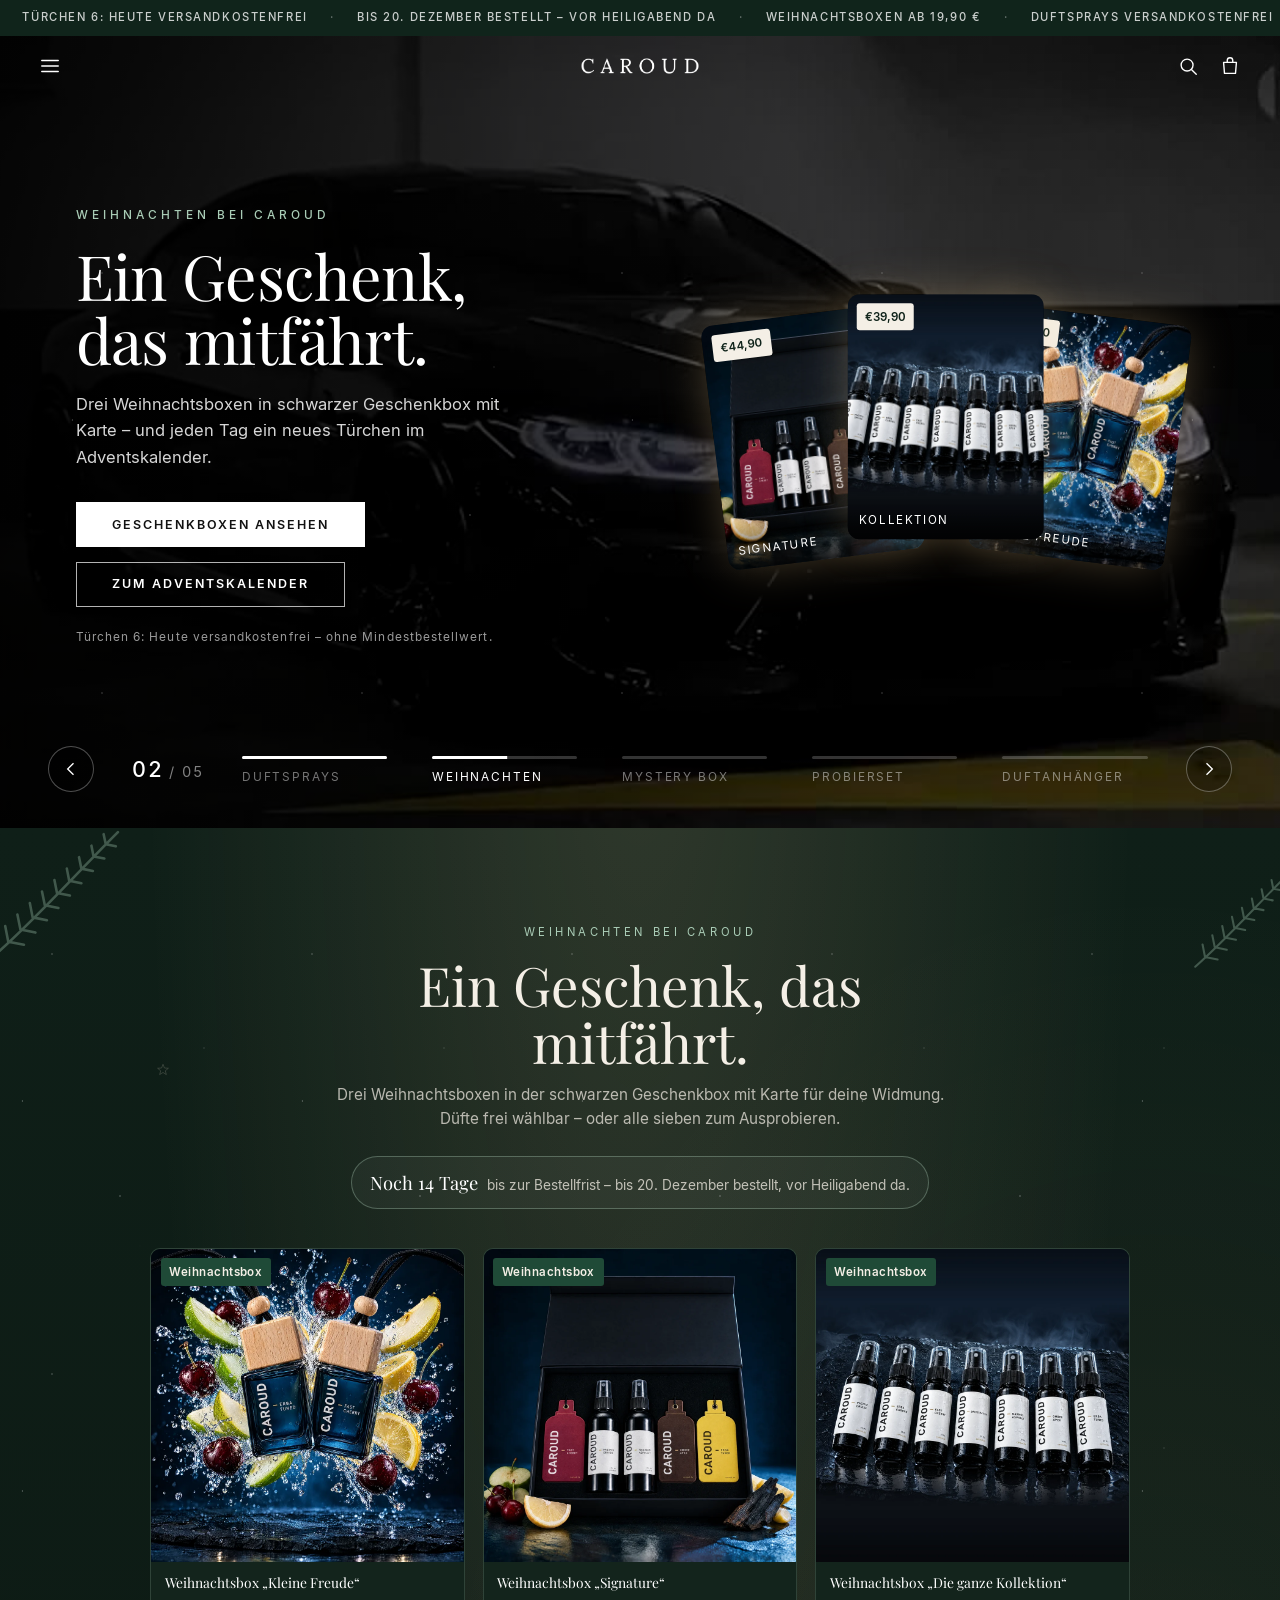
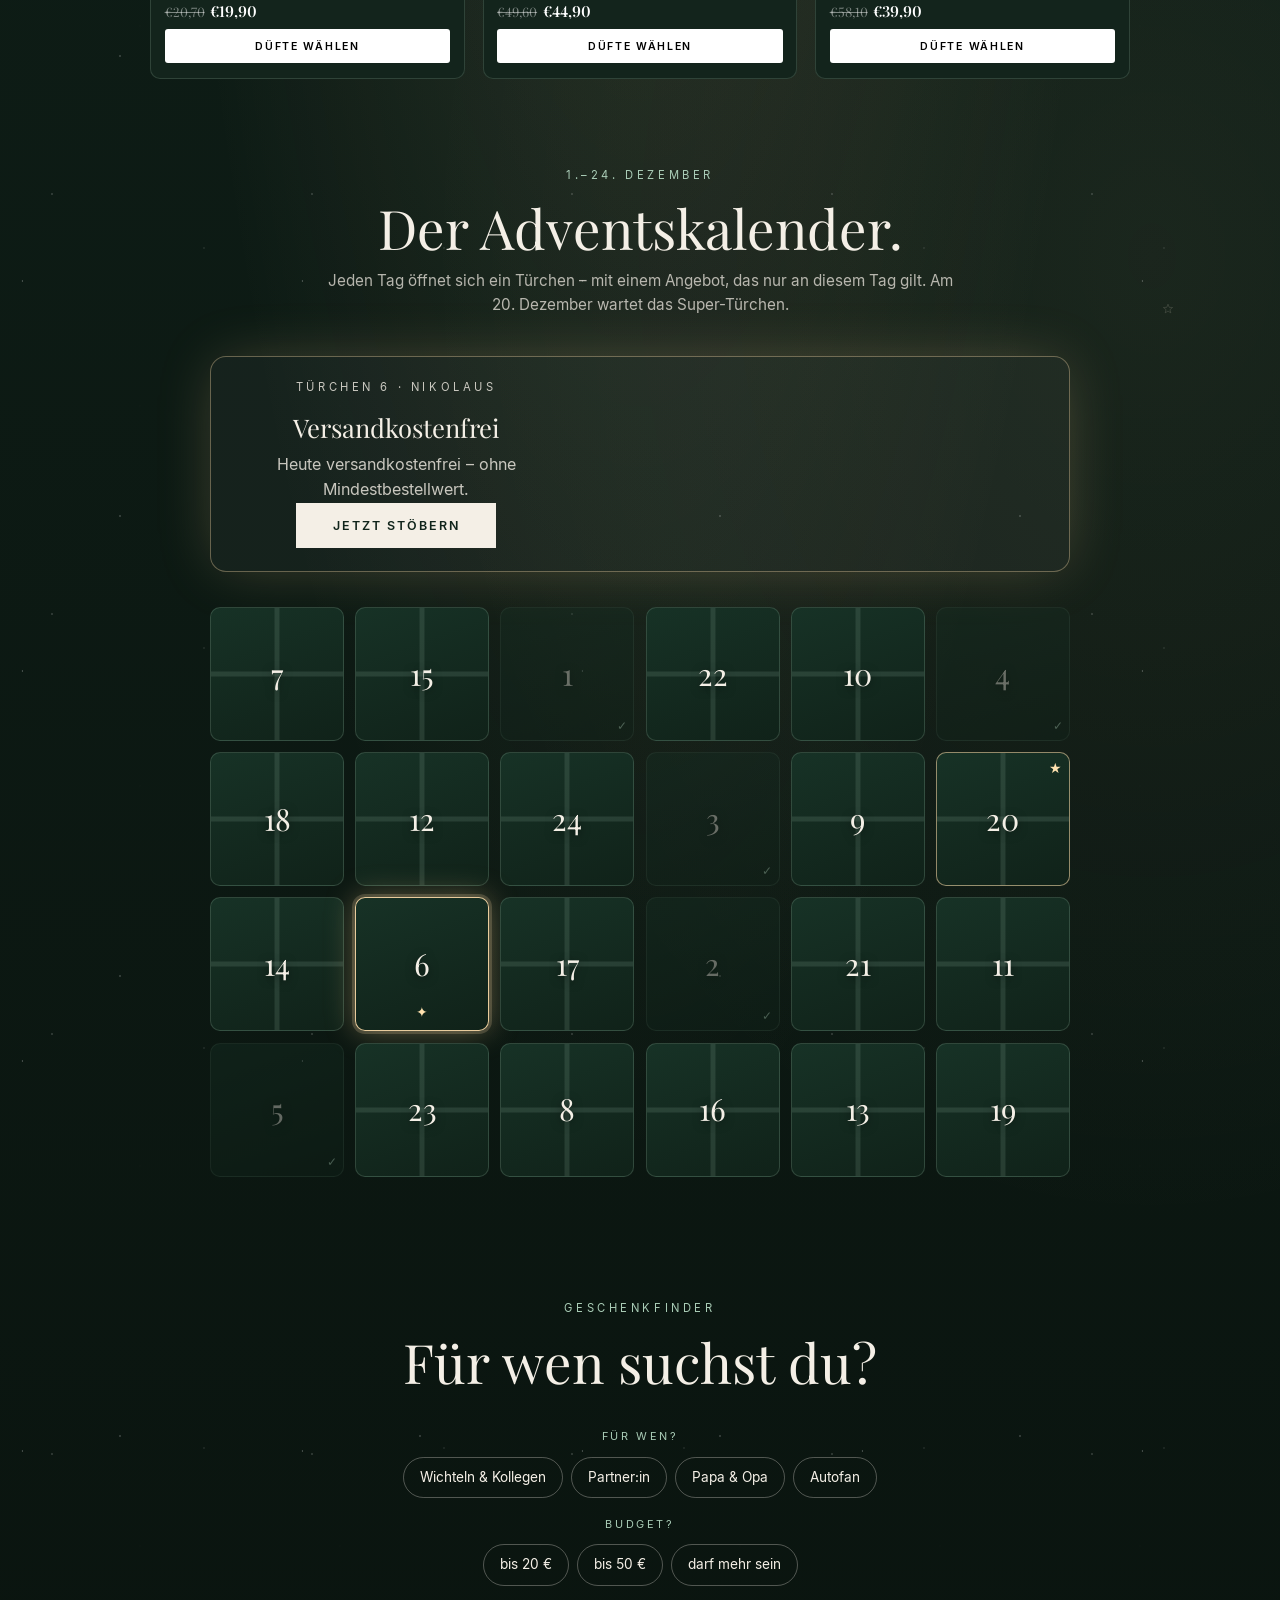
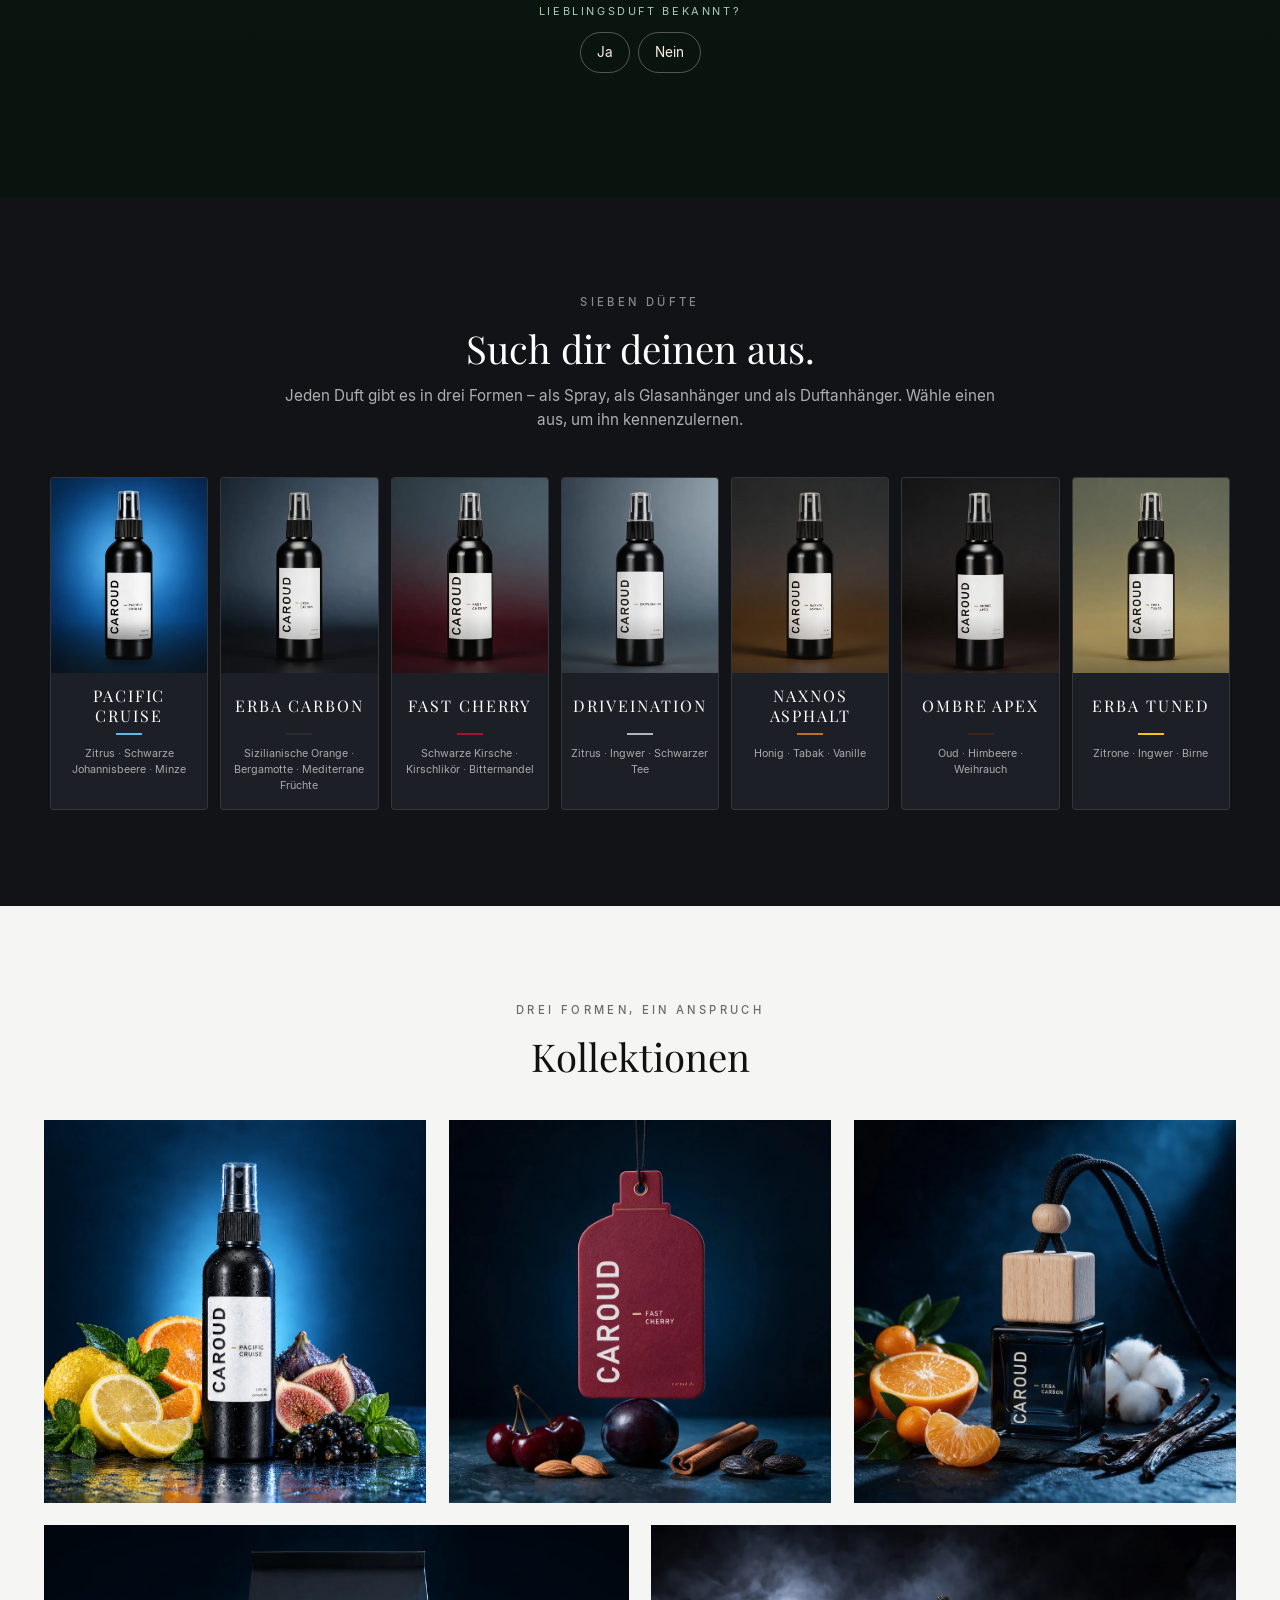
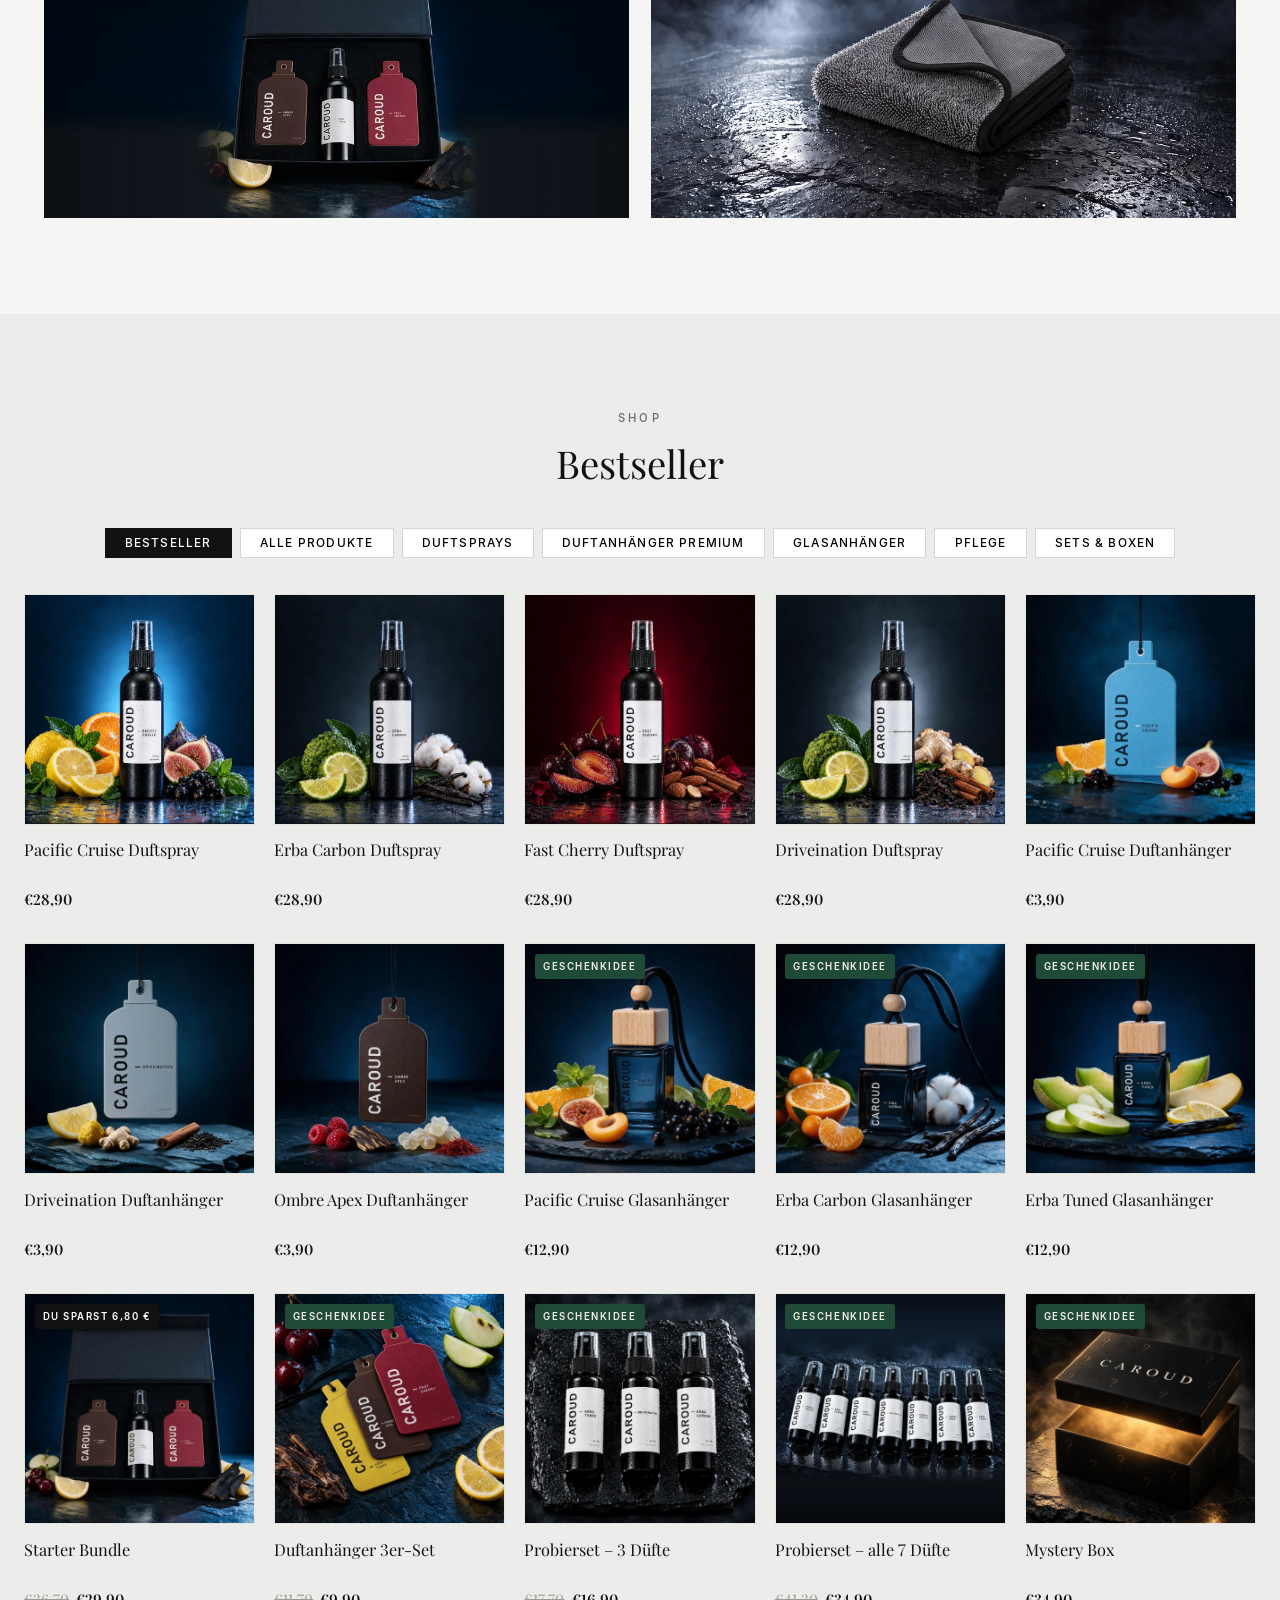
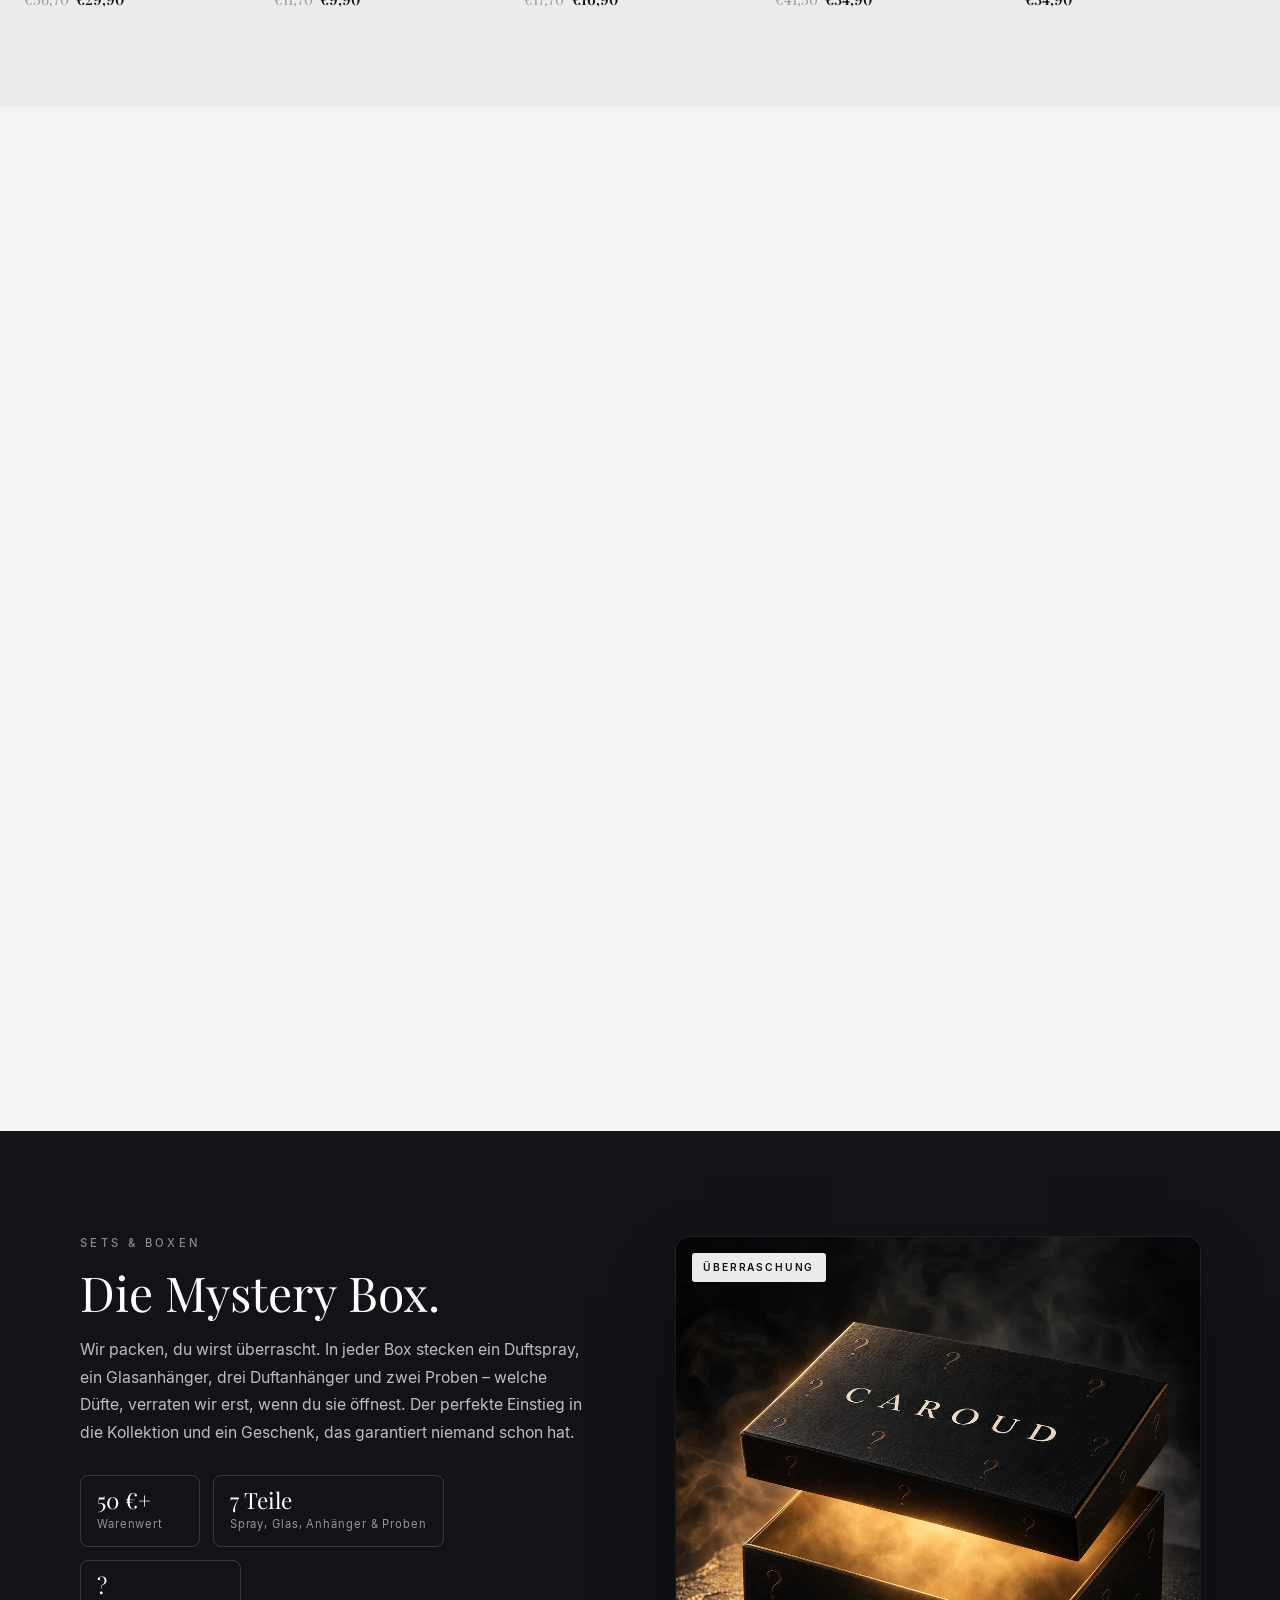
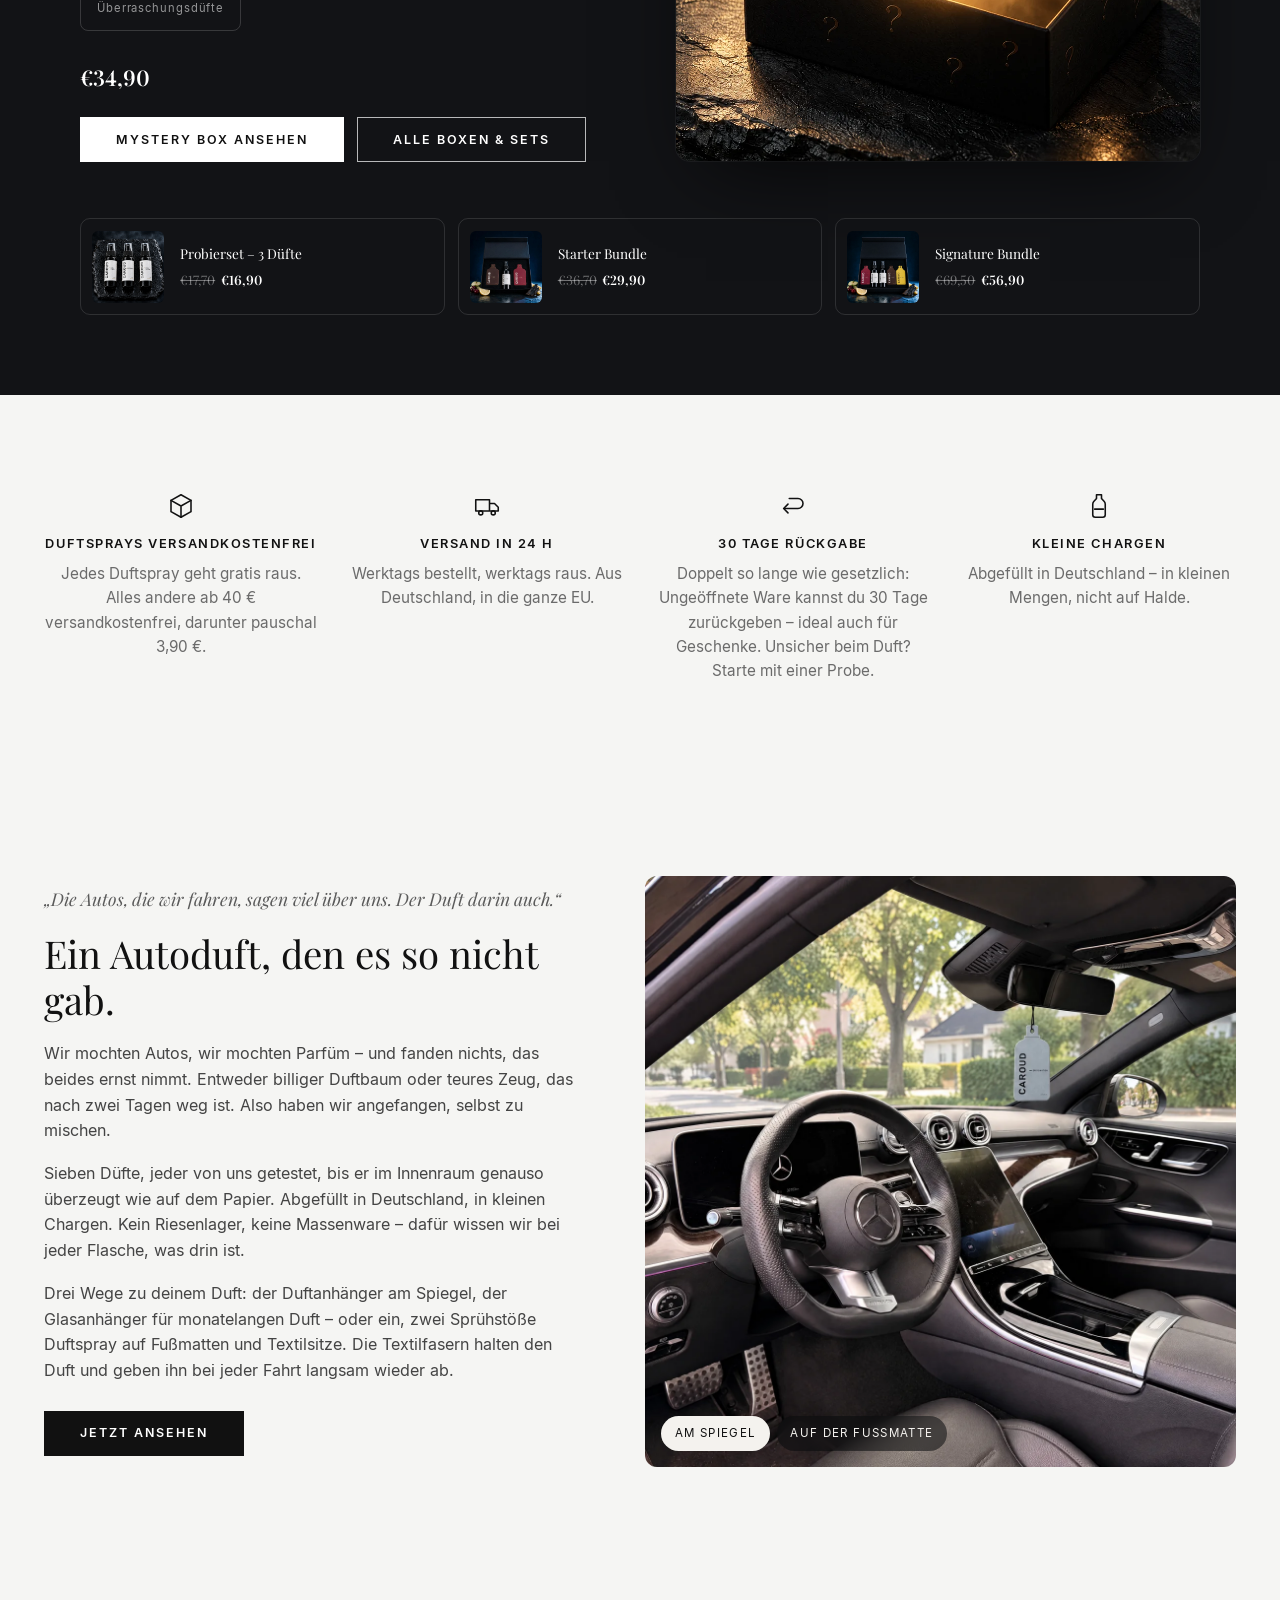
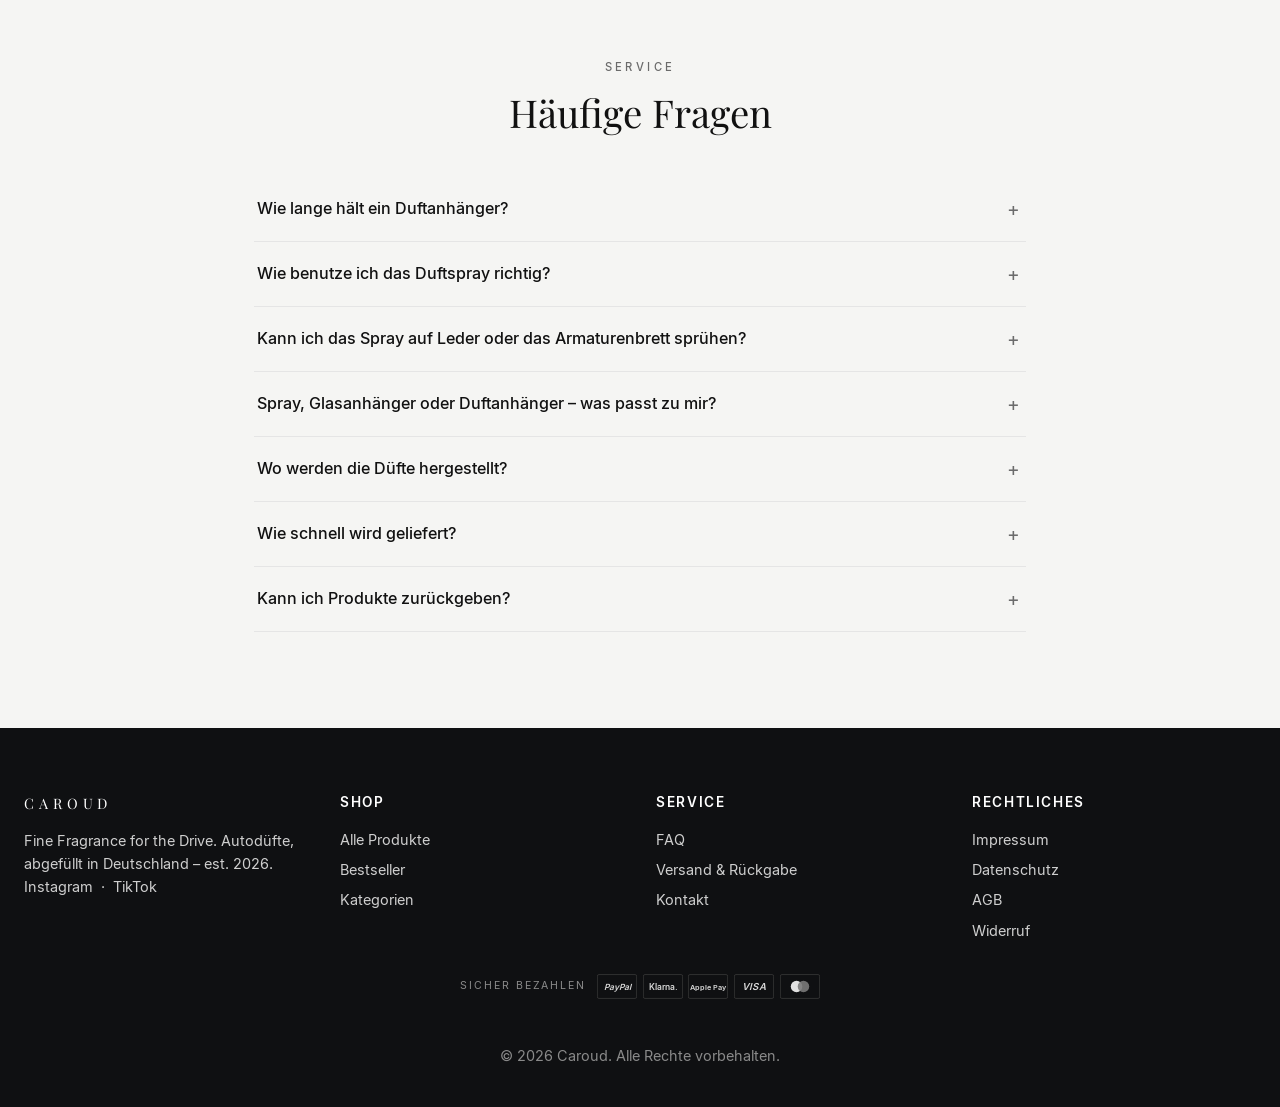
==== commit c3460a8d: "Ladebildschirm startet sofort und wartet nicht mehr auf main.js – Reparatur (v154) Co-Authored-By: C" ====
--- a/index.html
+++ b/index.html
@@ -89,6 +89,97 @@
     </div>
     <div class="mist" id="mist"></div>
   </div>
+  <script>
+(function () {
+// ---------- Ladebildschirm: Sprühstoß-Übergang ----------
+
+// Der Vorhang läuft nur beim ersten Aufruf pro Sitzung. Wer zurückkommt oder
+// die Seite neu lädt, soll nicht jedes Mal warten müssen.
+const preloader = document.getElementById("preloader");
+let introGesehen = false;
+try {
+  introGesehen = sessionStorage.getItem("caroud-intro") === "1";
+  sessionStorage.setItem("caroud-intro", "1");
+} catch (_) { /* privater Modus: dann eben jedes Mal */ }
+
+if (preloader && introGesehen) preloader.remove();
+
+if (preloader && !introGesehen) {
+  document.body.style.overflow = "hidden";
+  const mist = document.getElementById("mist");
+  const origin = document.getElementById("sprayOrigin");
+  const inner = document.getElementById("preloaderInner");
+  let finished = false;
+
+  const finish = () => {
+    if (finished) return;
+    finished = true;
+    document.body.style.overflow = "";
+    preloader.remove();
+  };
+
+  const burst = (count) => {
+    const rect = origin.getBoundingClientRect();
+    const ox = rect.left, oy = rect.top;
+    for (let i = 0; i < count; i++) {
+      const d = document.createElement("div");
+      d.className = "spray-particle";
+      const size = 2 + Math.random() * 4;
+      d.style.width = d.style.height = size + "px";
+      d.style.left = ox + "px";
+      d.style.top = oy + "px";
+      preloader.appendChild(d);
+      const angle = (-30 + Math.random() * 60) * (Math.PI / 180); // Kegel nach rechts
+      const dist = 70 + Math.random() * 190;
+      const dx = Math.cos(angle) * dist;
+      const dy = Math.sin(angle) * dist - 12;
+      d.animate(
+        [
+          { transform: "translate(0,0) scale(1)", opacity: 0.95 },
+          { transform: `translate(${dx}px, ${dy}px) scale(${0.4 + Math.random() * 0.6})`, opacity: 0 },
+        ],
+        { duration: 550 + Math.random() * 350, easing: "cubic-bezier(0.15, 0.6, 0.4, 1)", fill: "forwards" }
+      );
+    }
+  };
+
+  // Ablauf: Flakon erscheint -> Kopf drückt -> Sprühstoß -> Nebel füllt Bildschirm -> lichtet sich
+  setTimeout(() => document.getElementById("sprayHead").classList.add("pressed"), 420);
+  setTimeout(() => {
+    document.getElementById("sprayHead").classList.remove("pressed");
+    burst(22);
+  }, 520);
+  setTimeout(() => burst(16), 640);
+
+  setTimeout(() => {
+    const rect = origin.getBoundingClientRect();
+    mist.style.left = rect.left - 35 + "px";
+    mist.style.top = rect.top - 35 + "px";
+    const cover = Math.ceil((Math.hypot(window.innerWidth, window.innerHeight) * 2) / 70);
+    mist.animate(
+      [
+        { transform: "scale(0)", opacity: 0.6 },
+        { transform: `scale(${cover})`, opacity: 1 },
+      ],
+      { duration: 620, easing: "ease-in", fill: "forwards" }
+    );
+  }, 600);
+
+  // Sobald der Nebel deckt: Hintergrund freigeben, dann Nebel auflösen
+  setTimeout(() => {
+    preloader.style.background = "transparent";
+    inner.style.opacity = "0";
+    preloader.querySelector(".preloader-glow").style.display = "none";
+    mist.animate([{ opacity: 1 }, { opacity: 0 }], {
+      duration: 600, easing: "ease-out", fill: "forwards",
+    });
+  }, 1250);
+
+  setTimeout(finish, 1900);
+  setTimeout(finish, 3000); // Sicherheitsnetz
+}
+})();
+  </script>
 
   <!-- Leiste + Header scrollen als Block mit (Sticky-Wrapper) -->
   <div class="top-sticky">
@@ -570,6 +661,6 @@
   <div class="toast" id="toast" hidden></div>
 
   <script src="js/products.js?v=114"></script>
-  <script src="js/main.js?v=106"></script>
+  <script src="js/main.js?v=107"></script>
 </body>
 </html>
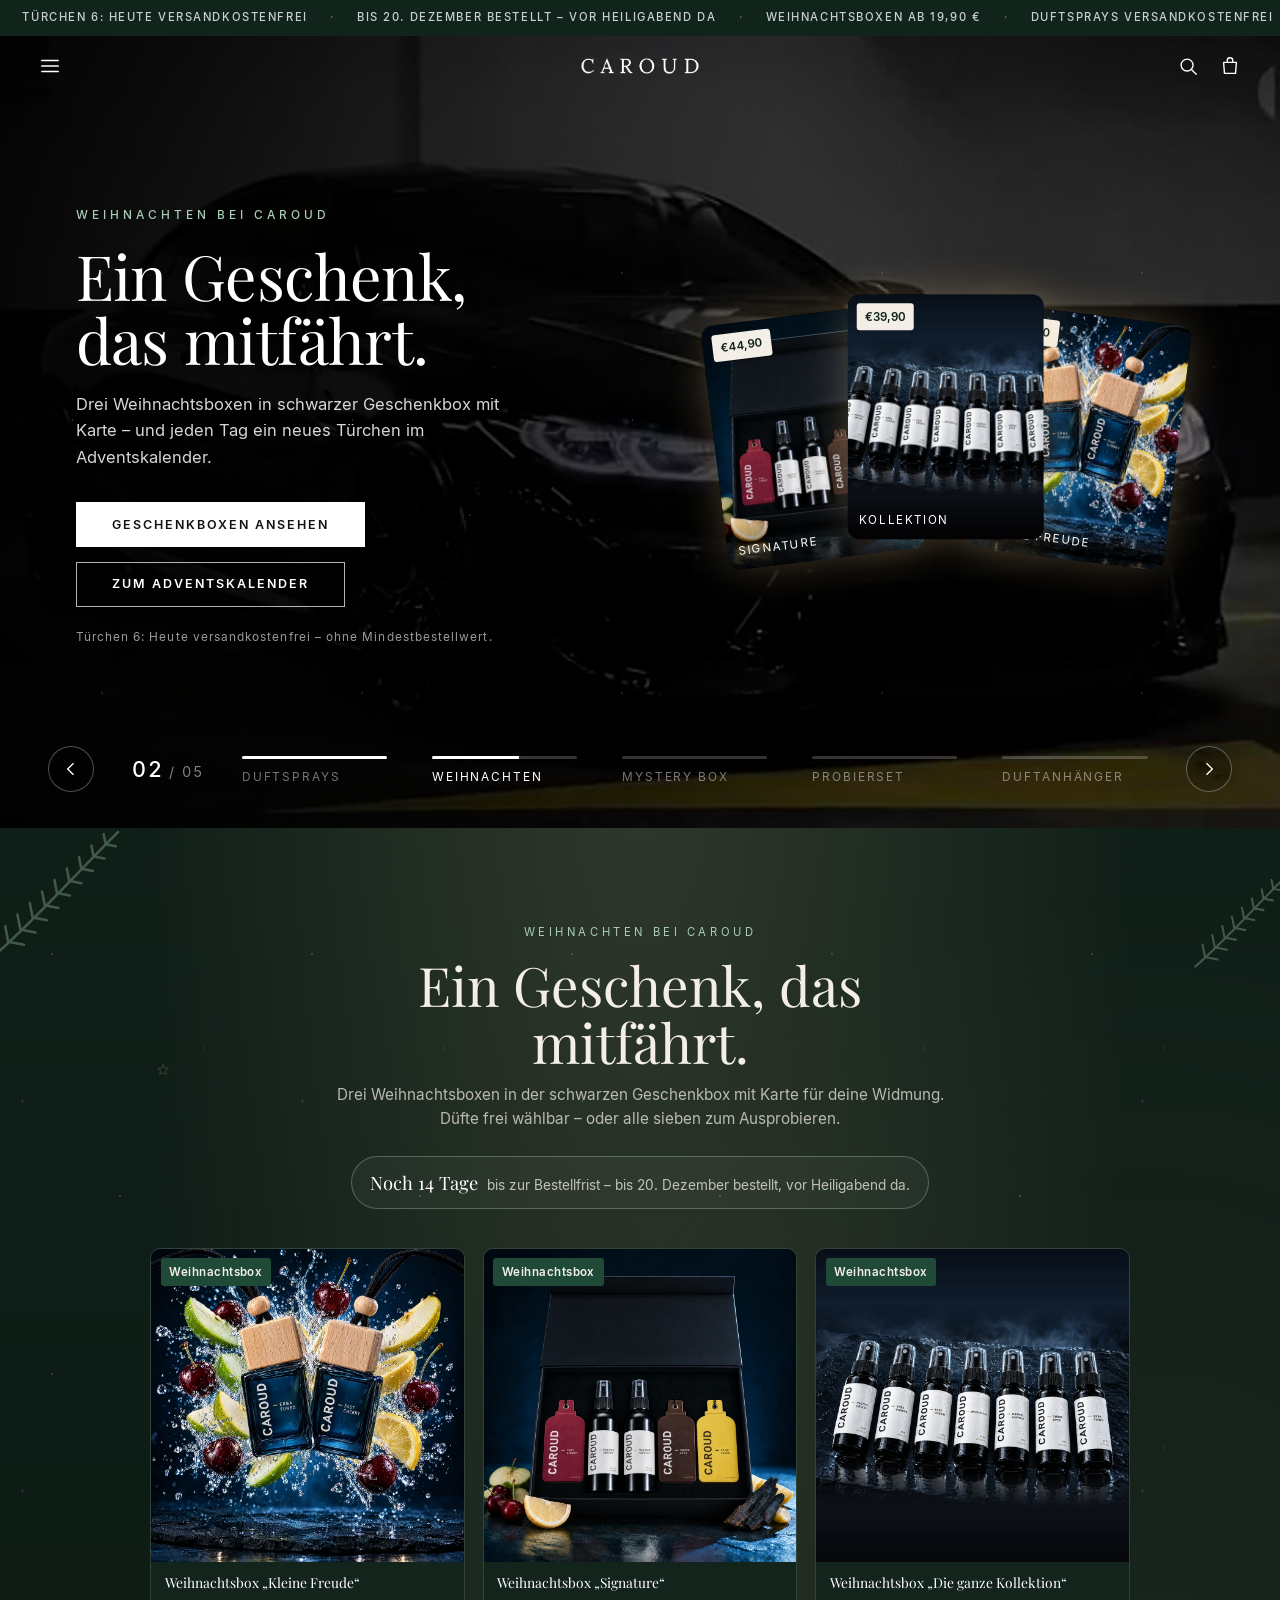
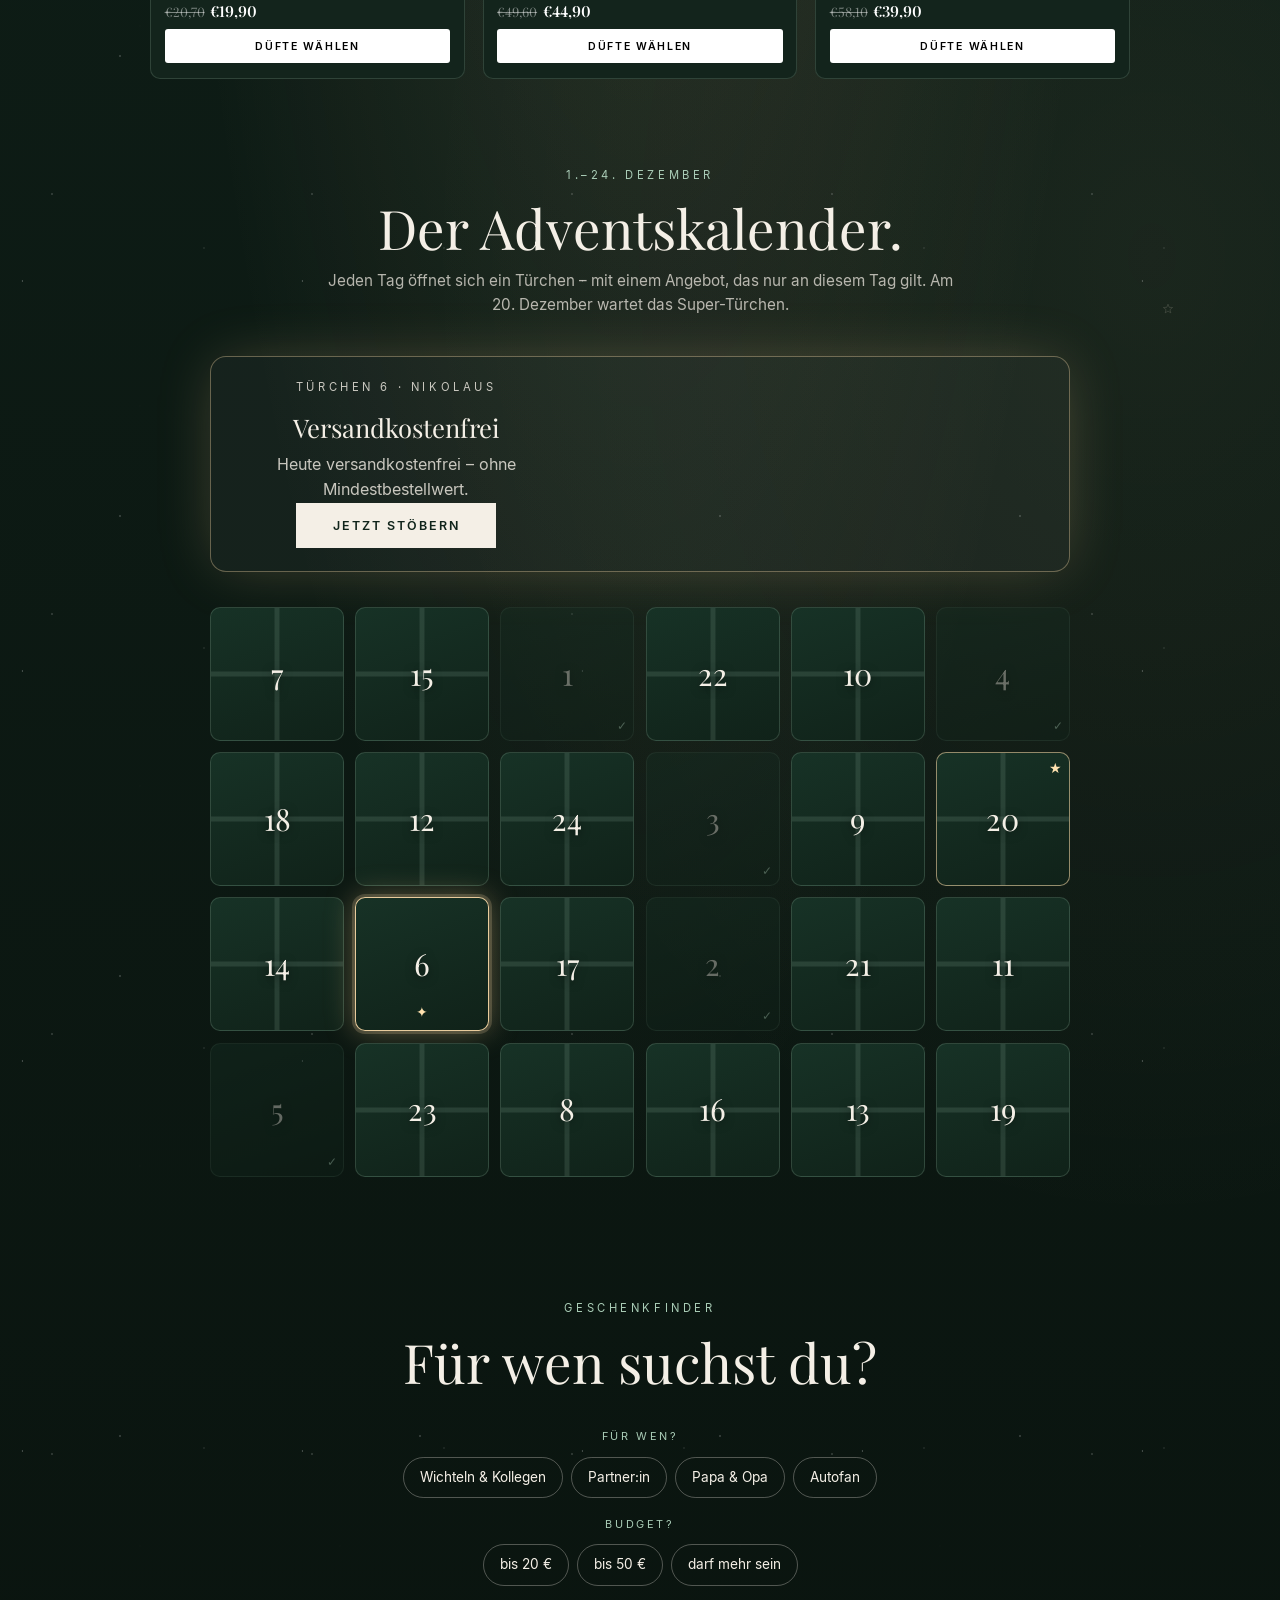
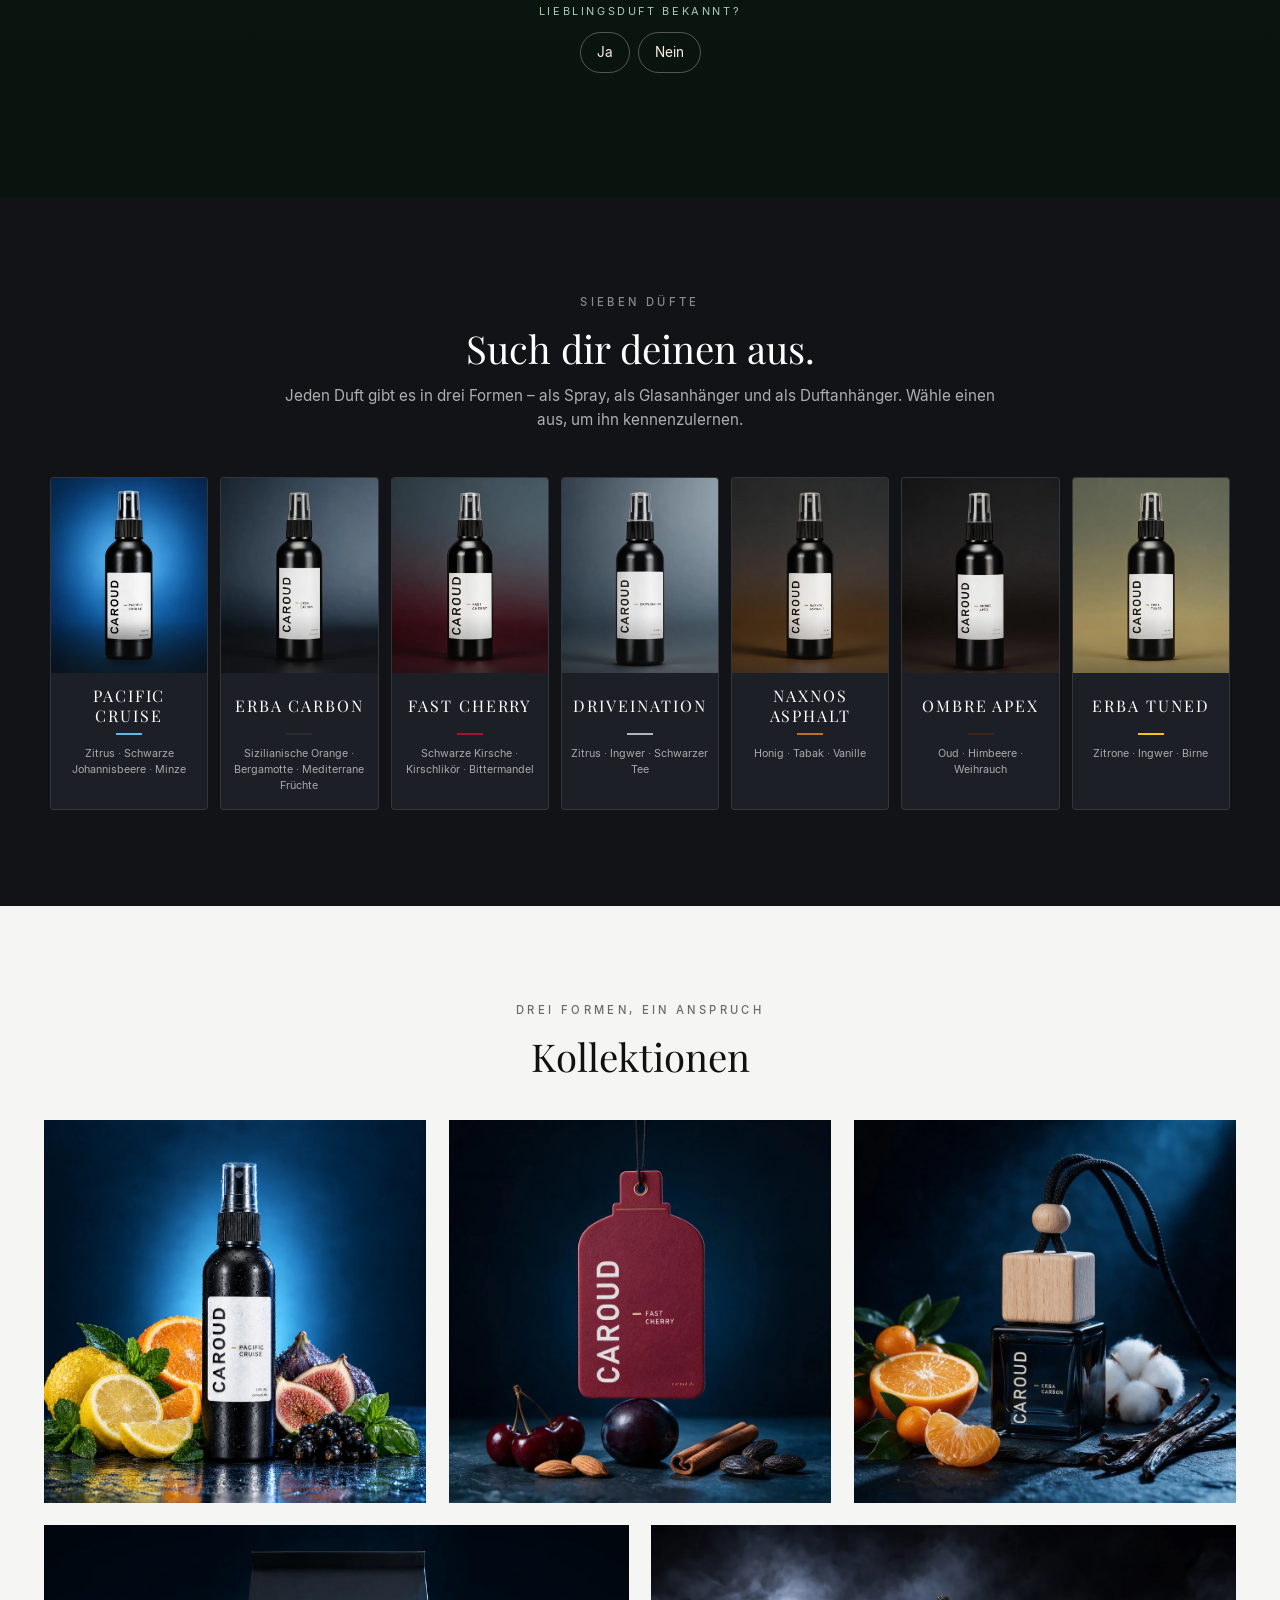
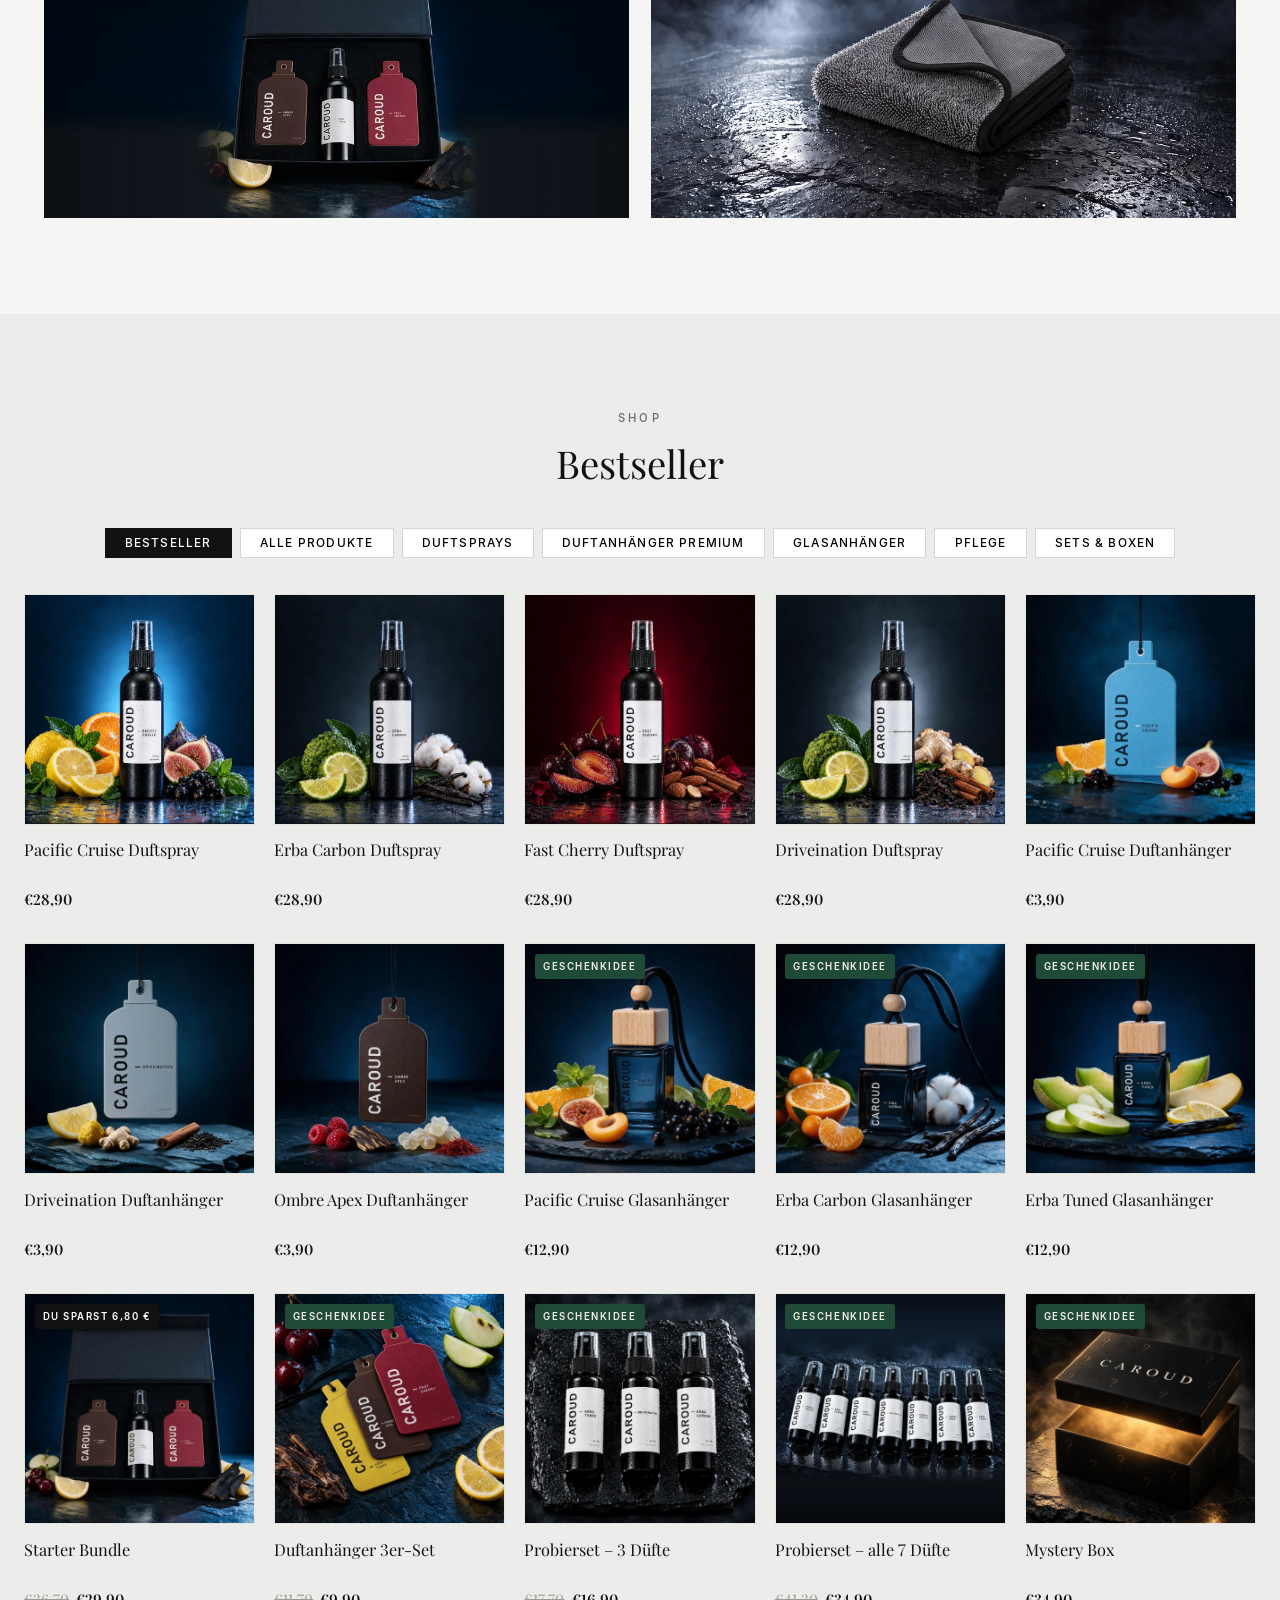
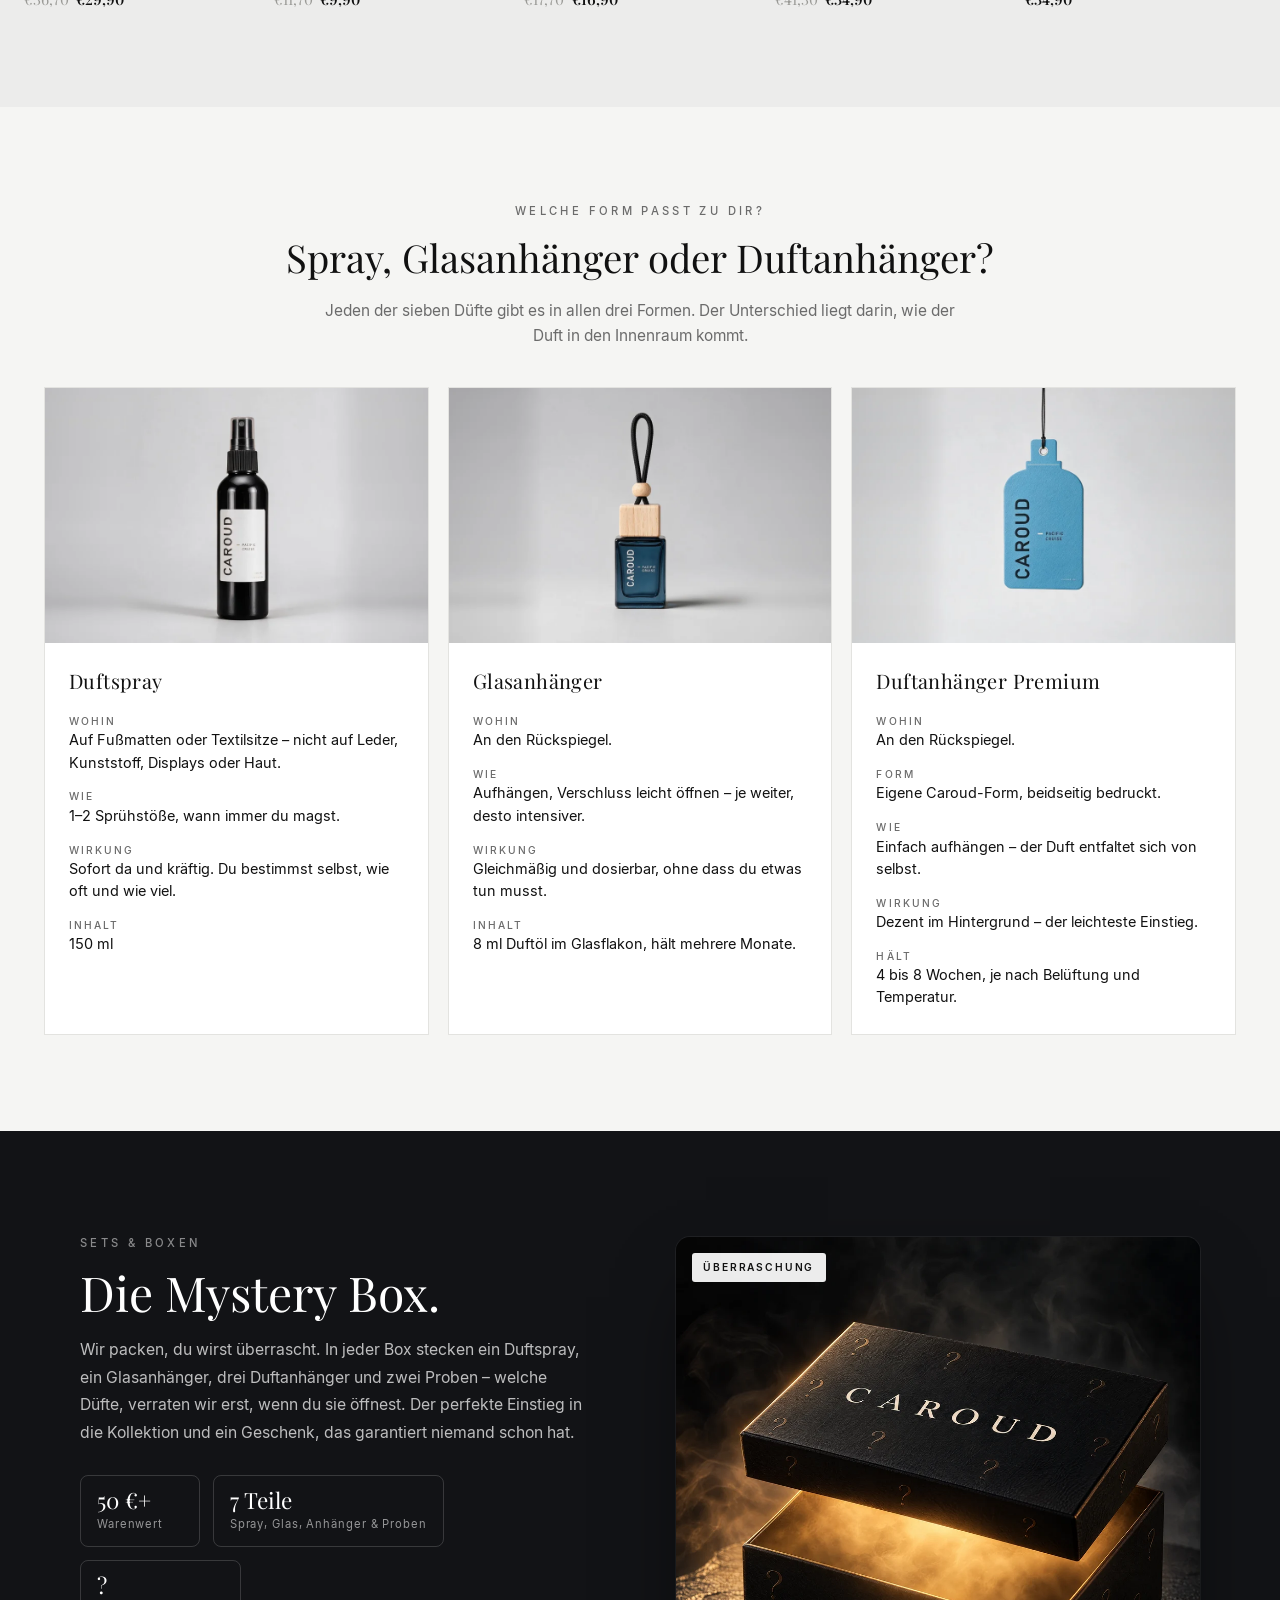
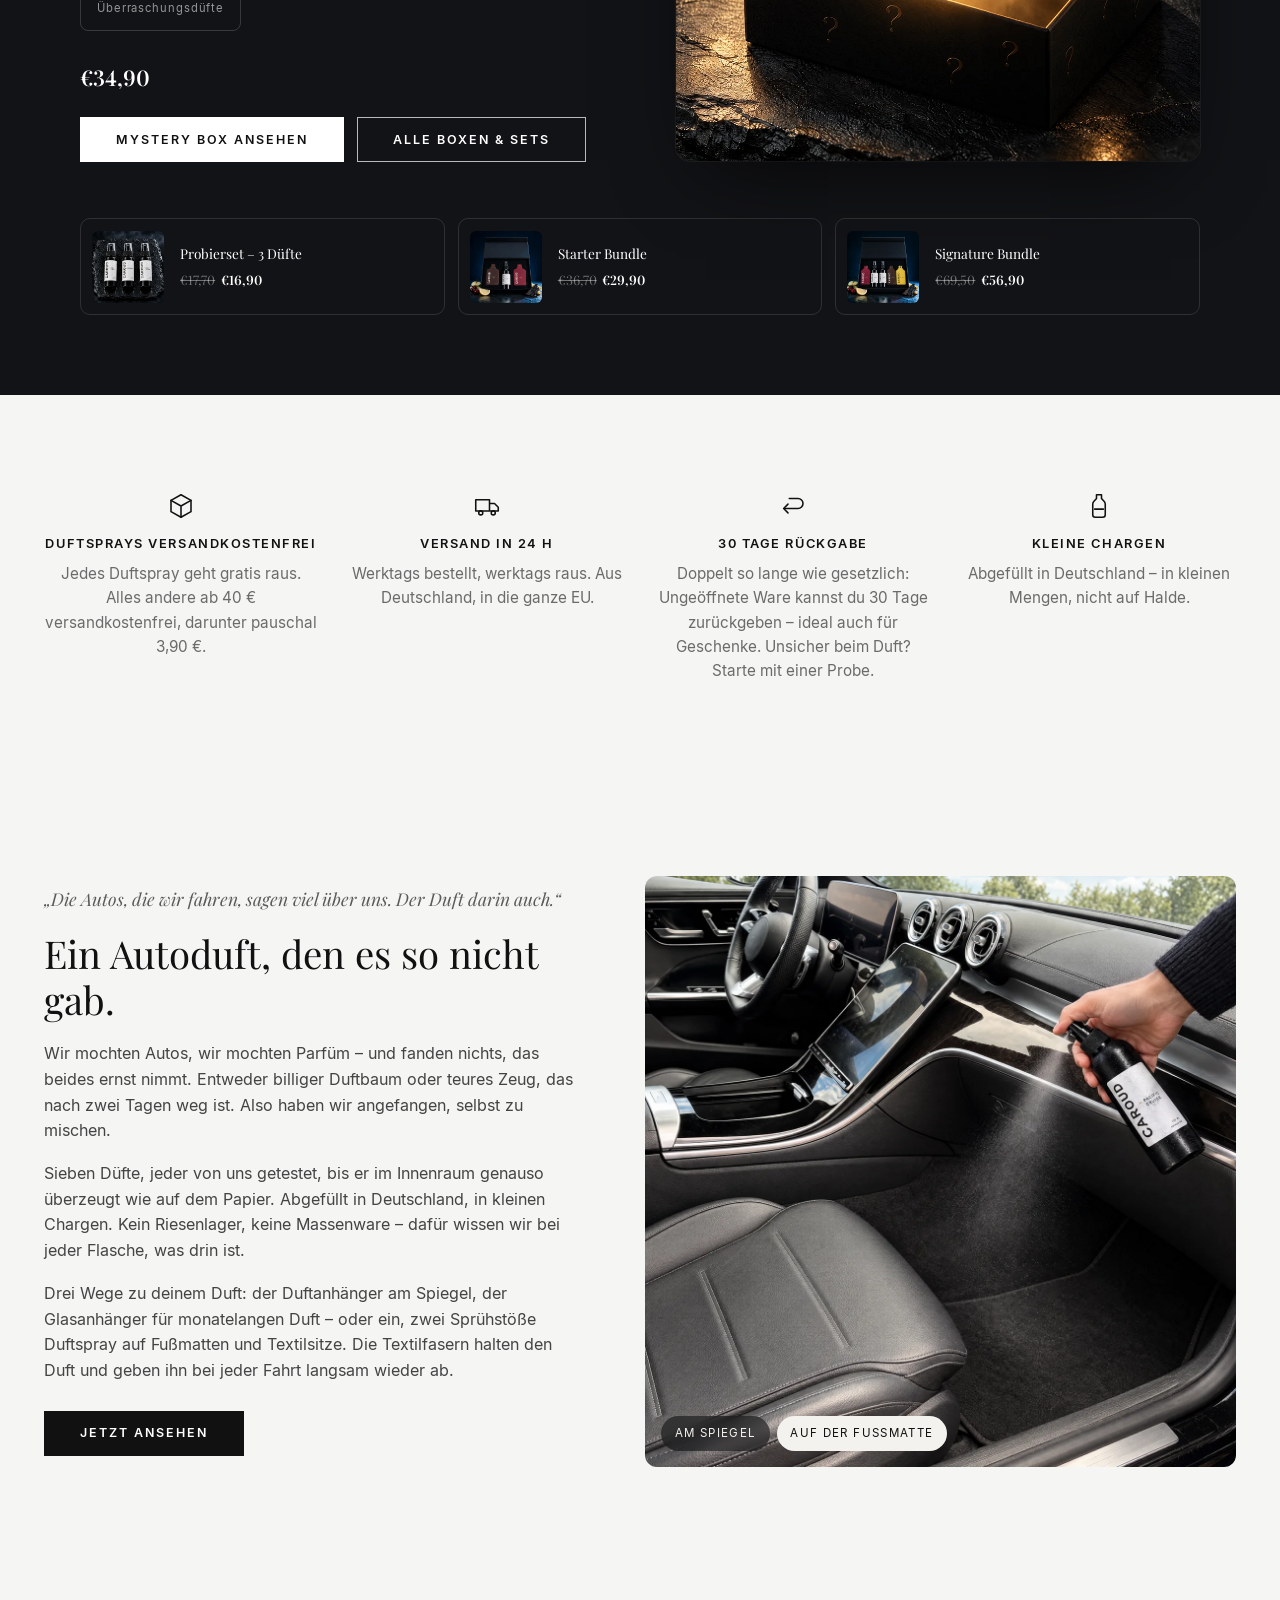
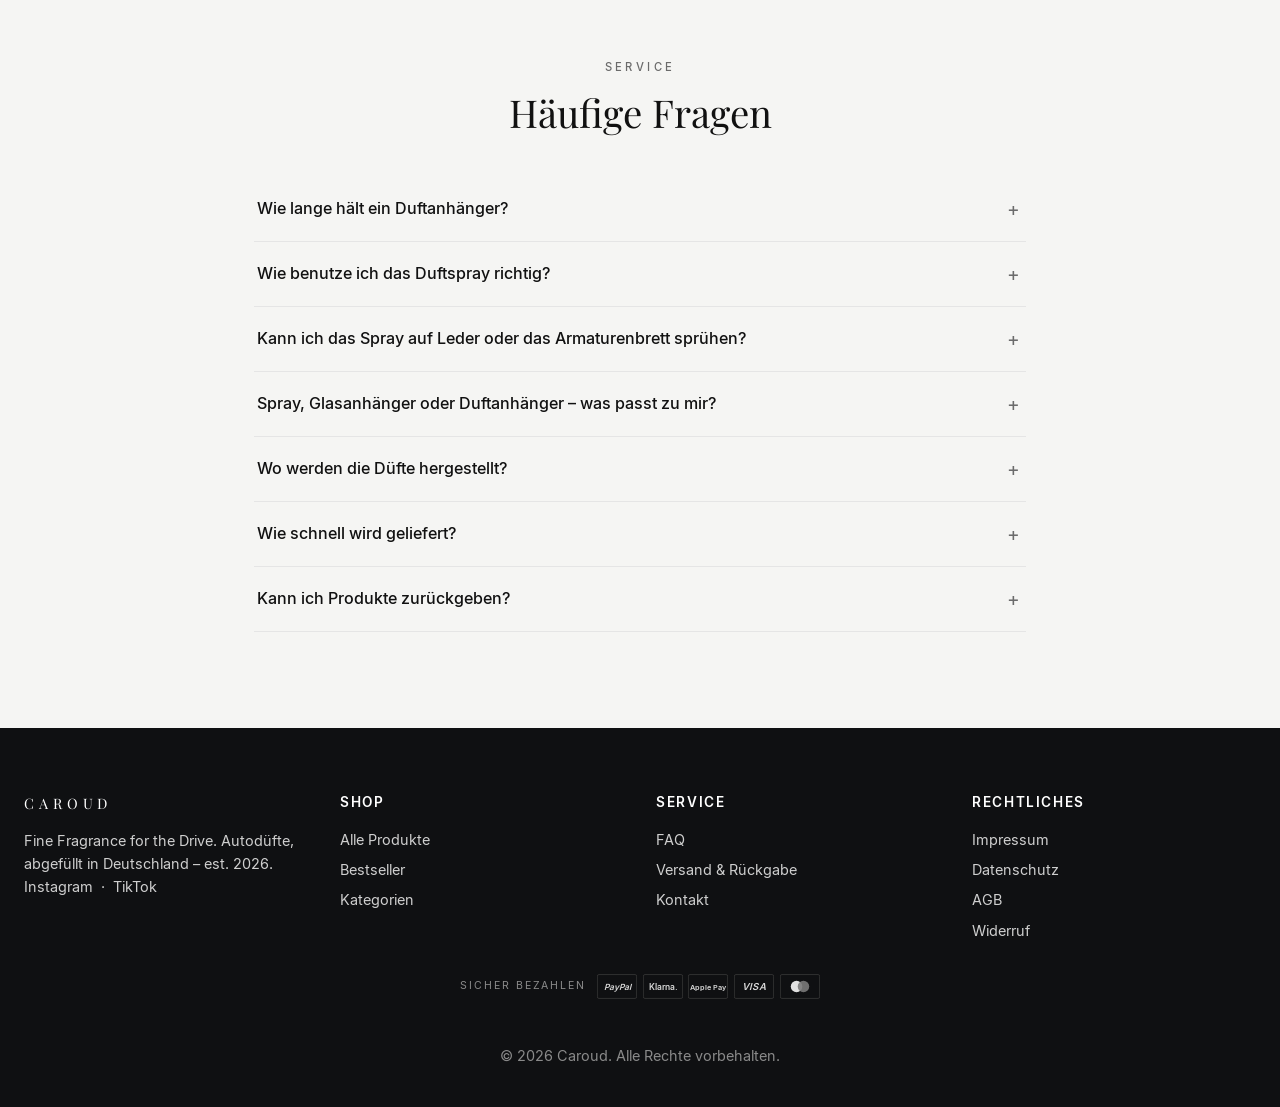
==== commit 4bdb850b: "Seite bleibt nie mehr weiss: alter Warenkorb wird repariert, Notfall-Anzeige bei Skriptfehlern (v155" ====
--- a/index.html
+++ b/index.html
@@ -31,7 +31,7 @@
   <!-- Überschriftenschrift vorladen, damit der Hero-Titel nicht erst in Georgia aufblitzt -->
   <link rel="preload" href="fonts/playfair-400.woff2" as="font" type="font/woff2" crossorigin>
   <link rel="preload" href="fonts/inter-400.woff" as="font" type="font/woff" crossorigin>
-  <link rel="stylesheet" href="css/style.css?v=105">
+  <link rel="stylesheet" href="css/style.css?v=106">
 
   <!-- Strukturierte Daten für Google. Produkt-Markup fehlt bewusst,
        solange keine echten Preise hinterlegt sind. -->
@@ -90,6 +90,11 @@
     <div class="mist" id="mist"></div>
   </div>
   <script>
+// Notfall: Wenn irgendein Skript abstürzt, bleibt die Seite trotzdem sichtbar
+window.addEventListener("error", function () { document.documentElement.classList.add("js-fehler"); });
+setTimeout(function () { if (!window.CAROUD_BEREIT) document.documentElement.classList.add("js-fehler"); }, 5000);
+  </script>
+  <script>
 (function () {
 // ---------- Ladebildschirm: Sprühstoß-Übergang ----------
 
@@ -661,6 +666,6 @@
   <div class="toast" id="toast" hidden></div>
 
   <script src="js/products.js?v=114"></script>
-  <script src="js/main.js?v=107"></script>
+  <script src="js/main.js?v=108"></script>
 </body>
 </html>
--- a/css/style.css
+++ b/css/style.css
@@ -2787,3 +2787,8 @@
    auch wenn ein Skript hängt oder nicht lädt (langsames Netz, Cache, Blocker). */
 .preloader { animation: pl-weg .6s ease 4.5s forwards; }
 @keyframes pl-weg { to { opacity: 0; visibility: hidden; pointer-events: none; } }
+
+/* v155 – Notfall: bei einem Skriptfehler Inhalte trotzdem zeigen statt weißer Seite */
+.js-fehler .reveal { opacity: 1 !important; transform: none !important; }
+.js-fehler .preloader { display: none !important; }
+.js-fehler body { overflow: auto !important; }
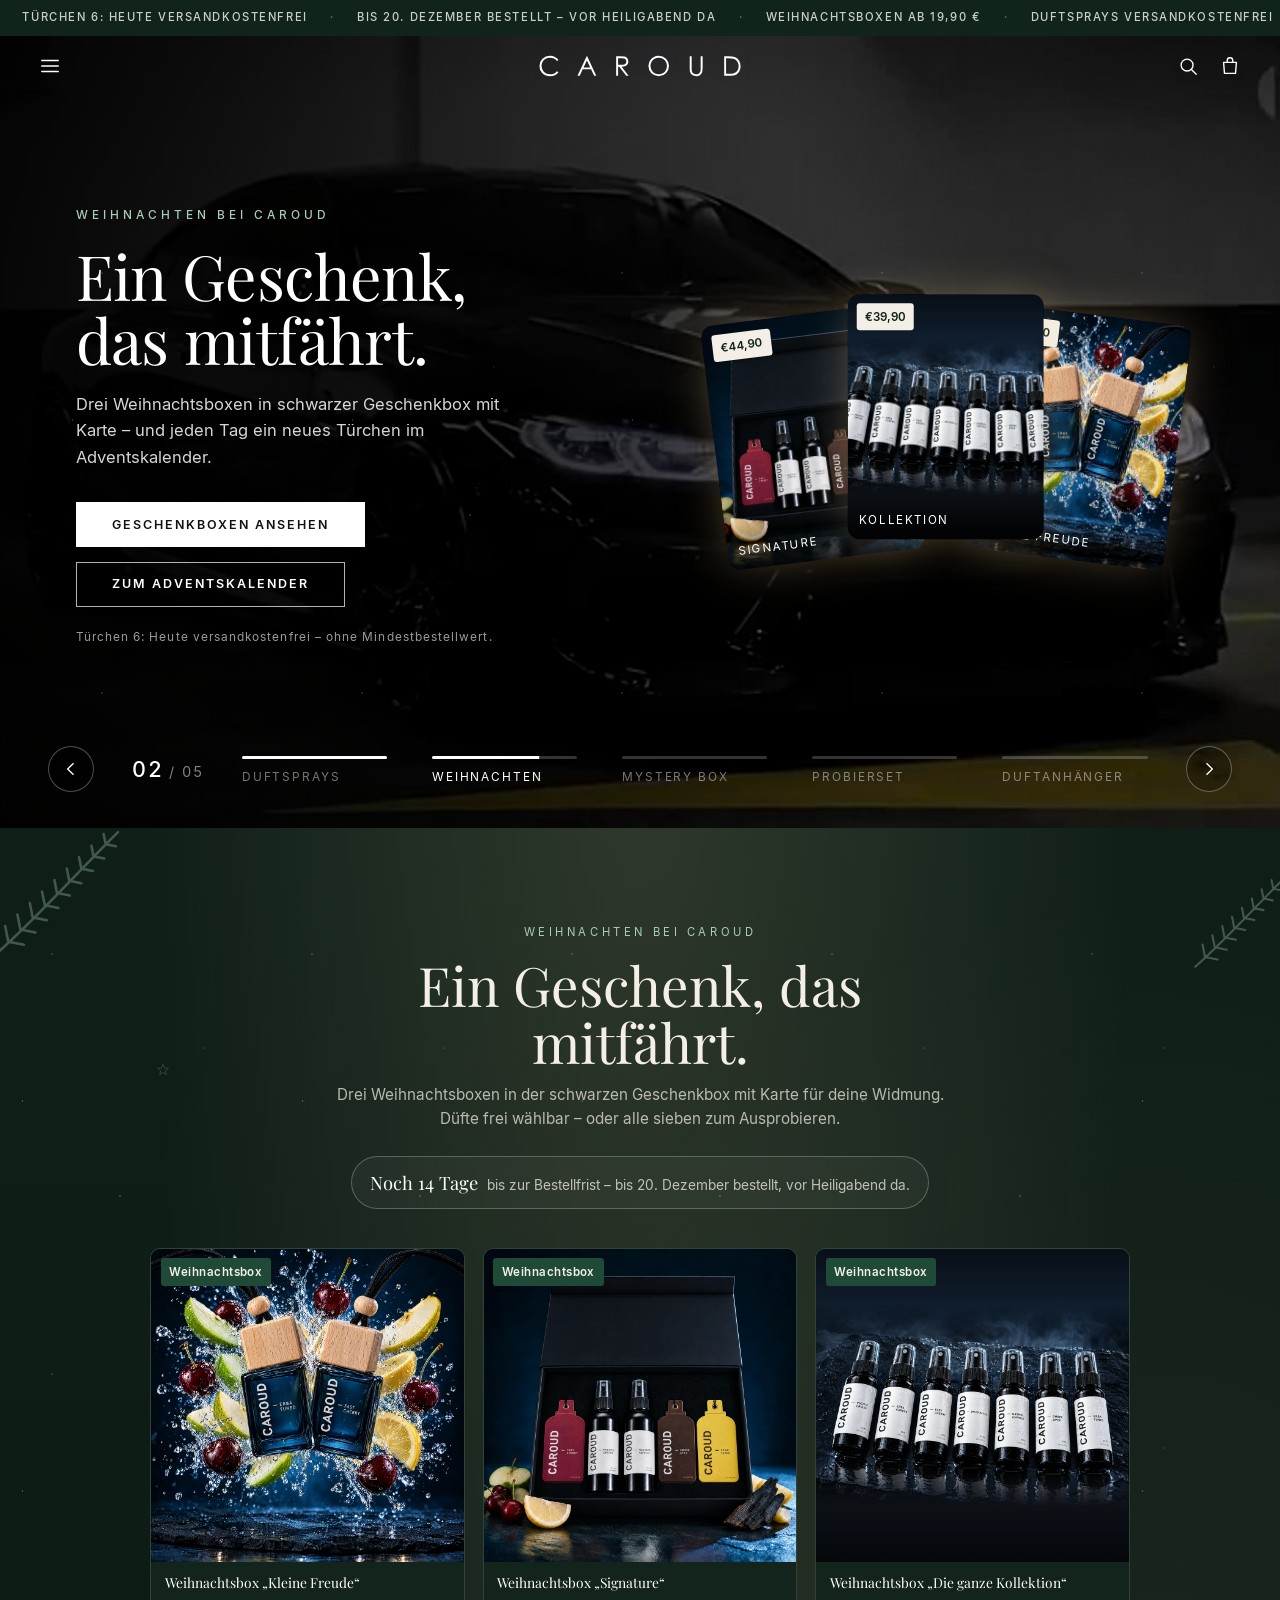
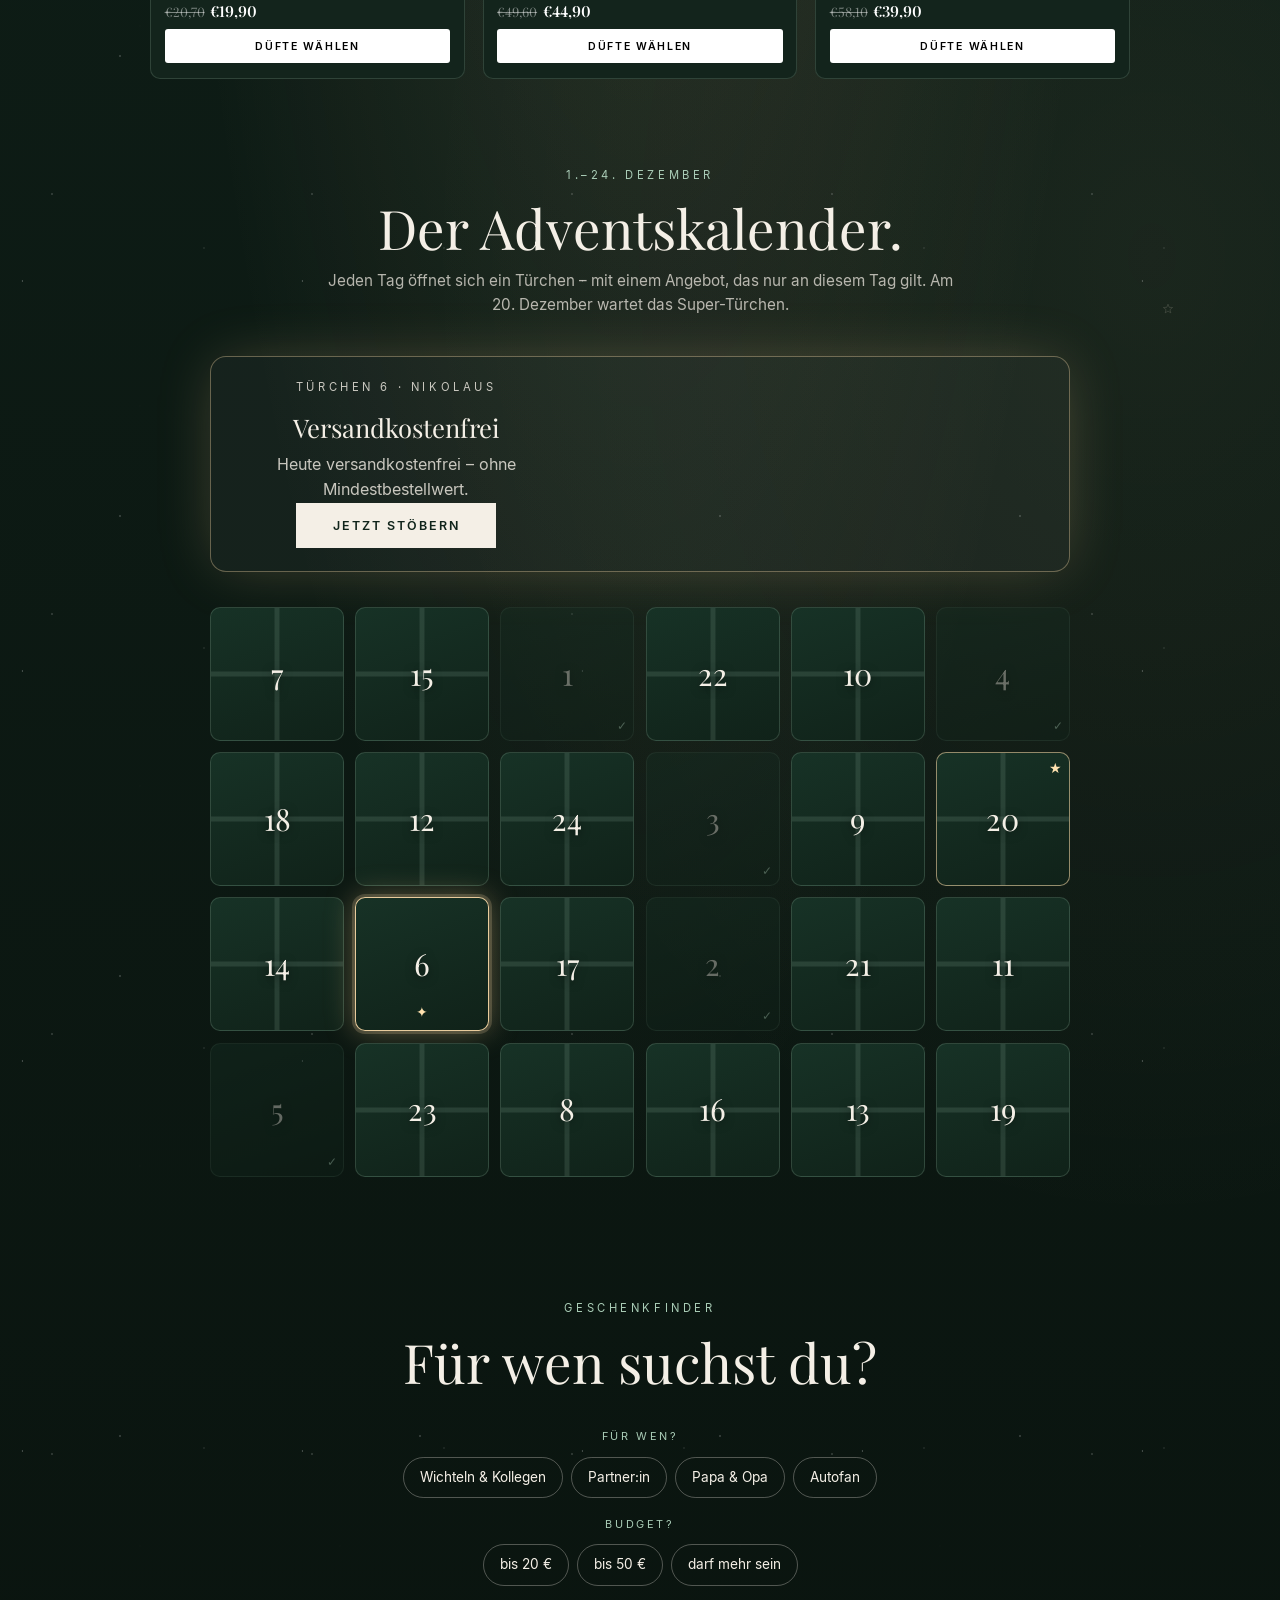
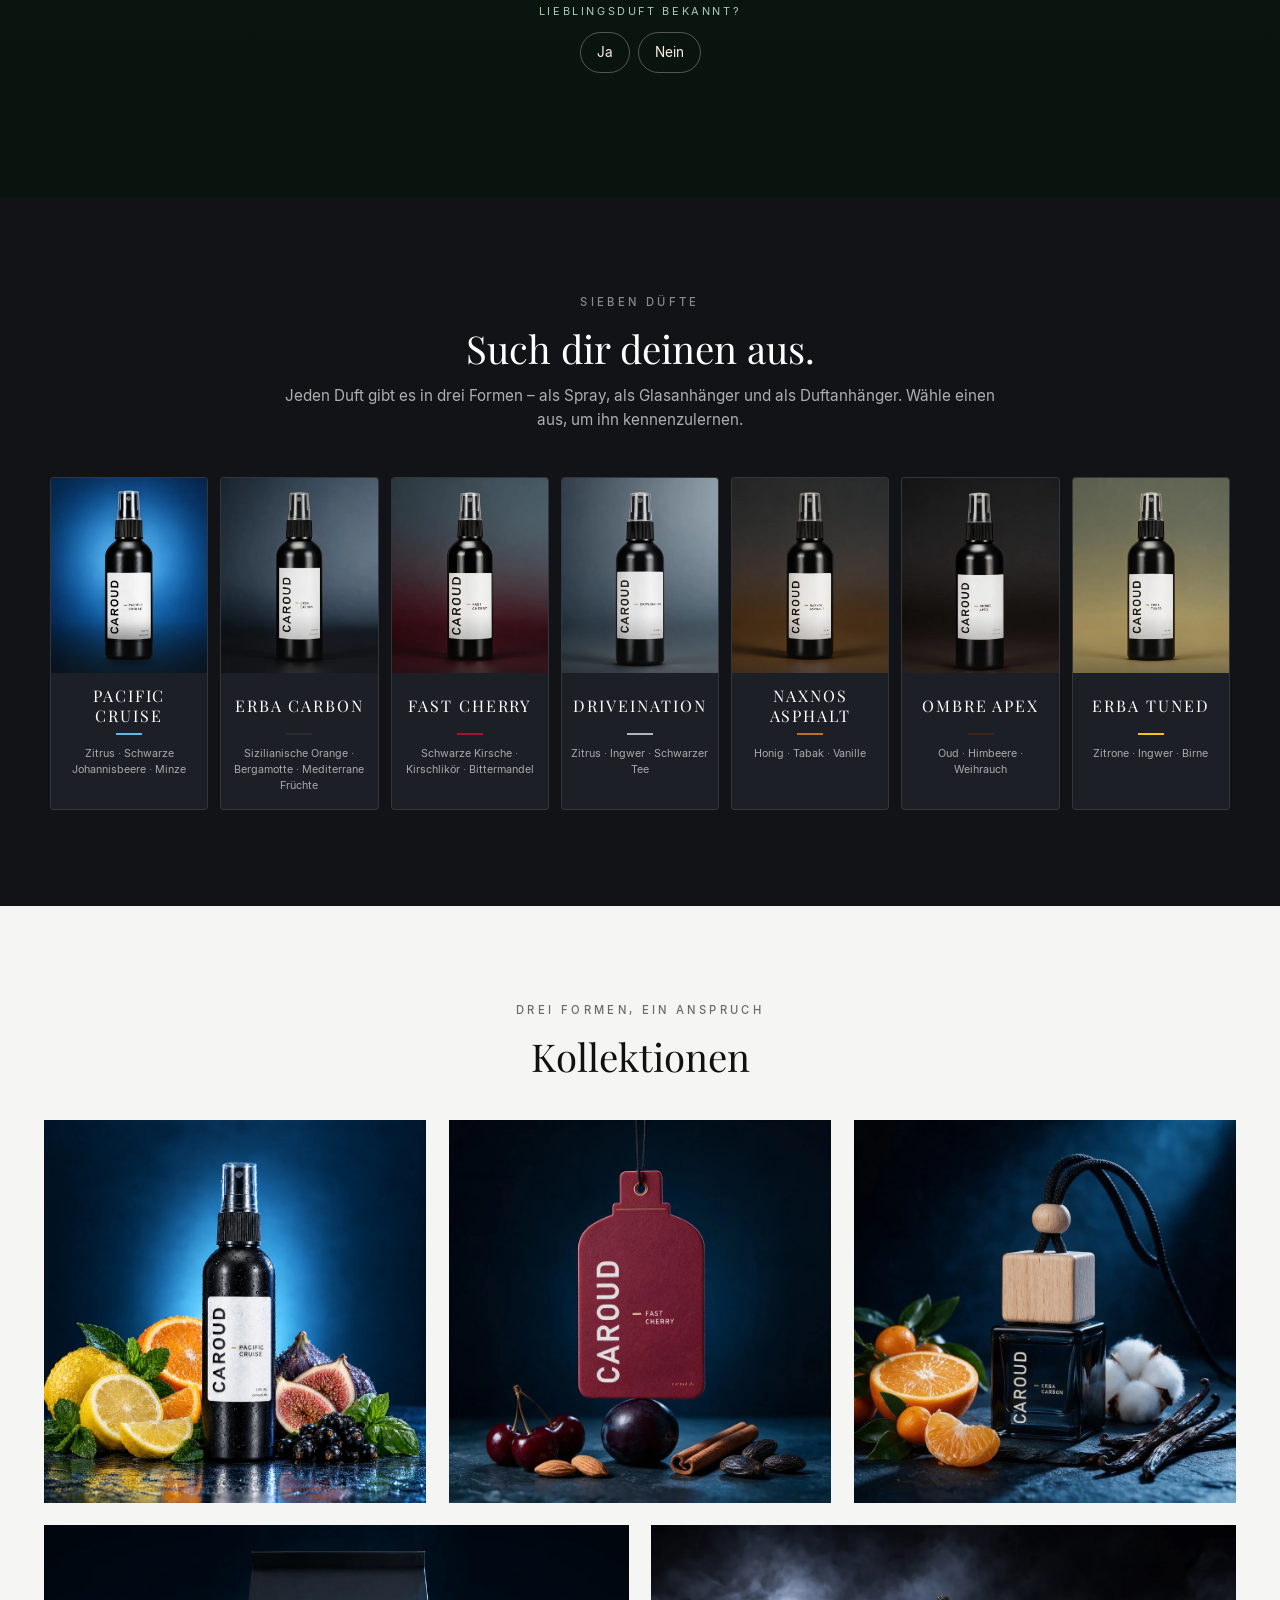
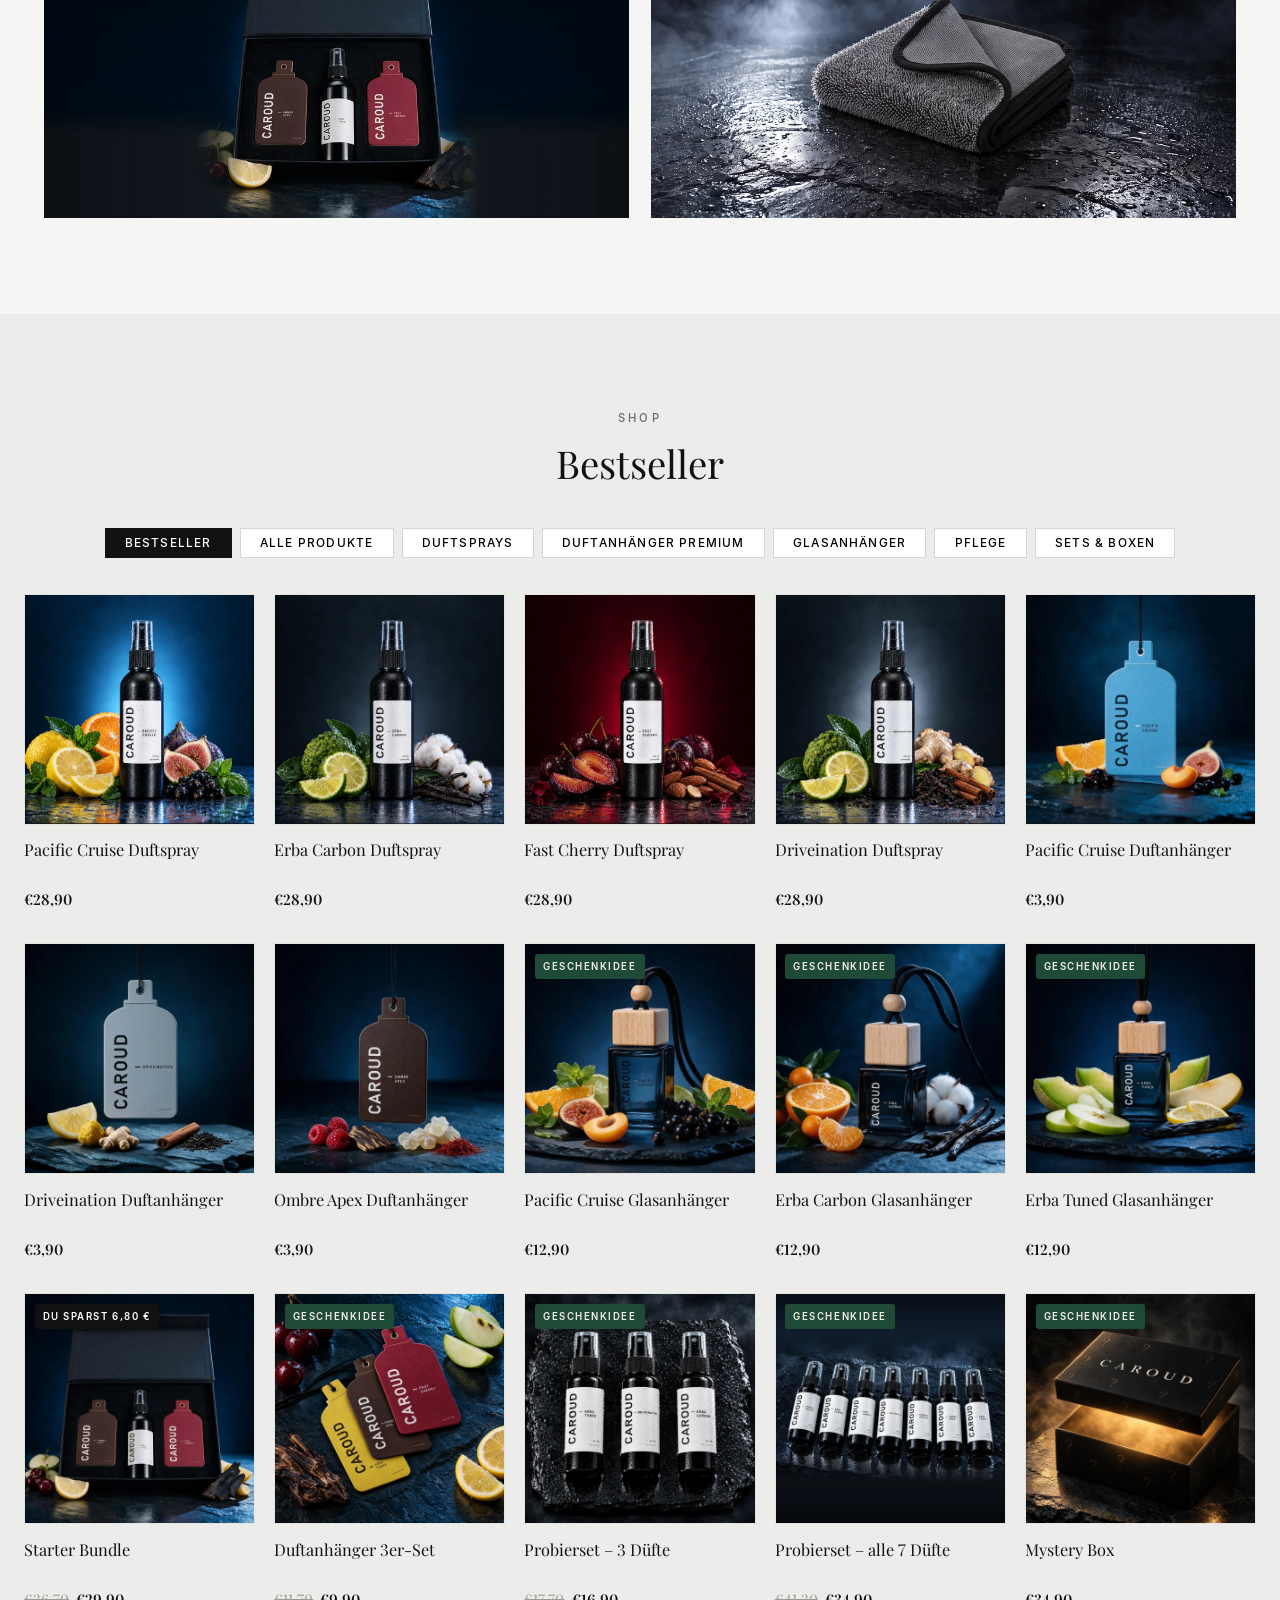
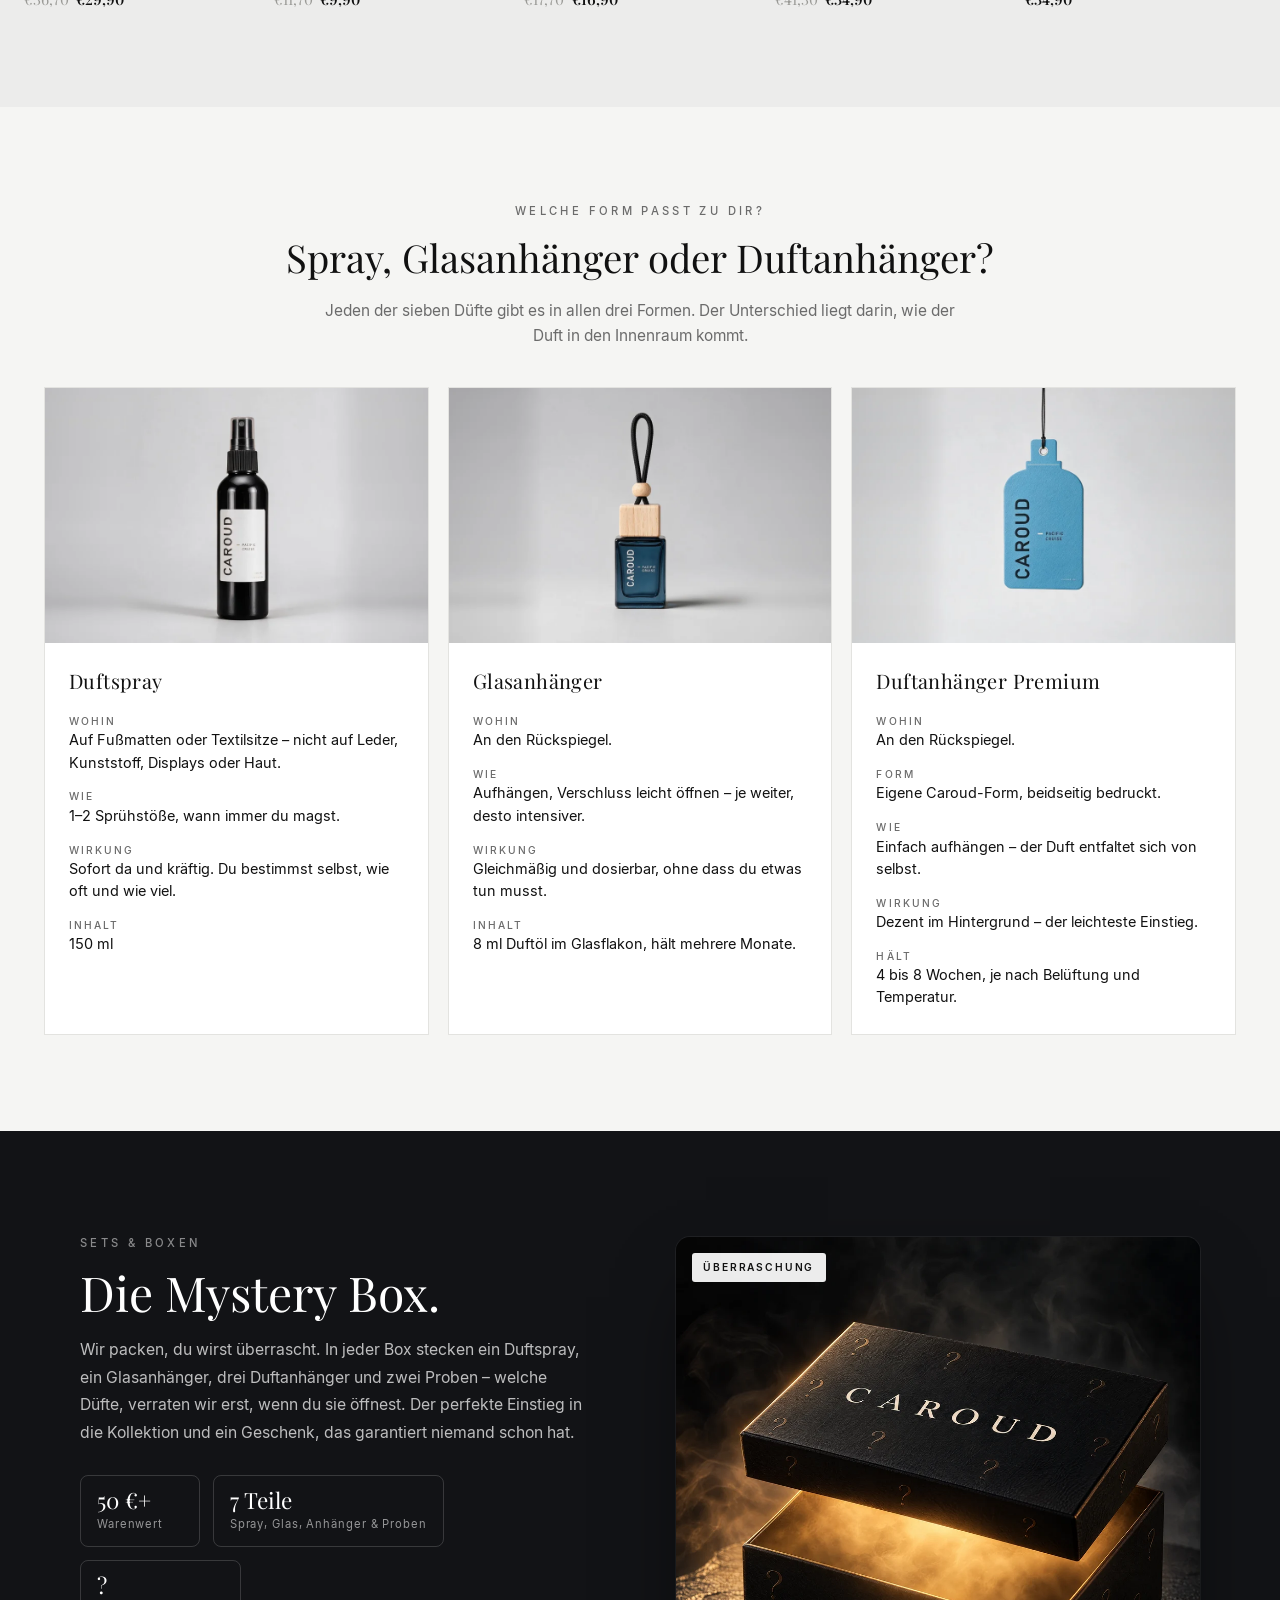
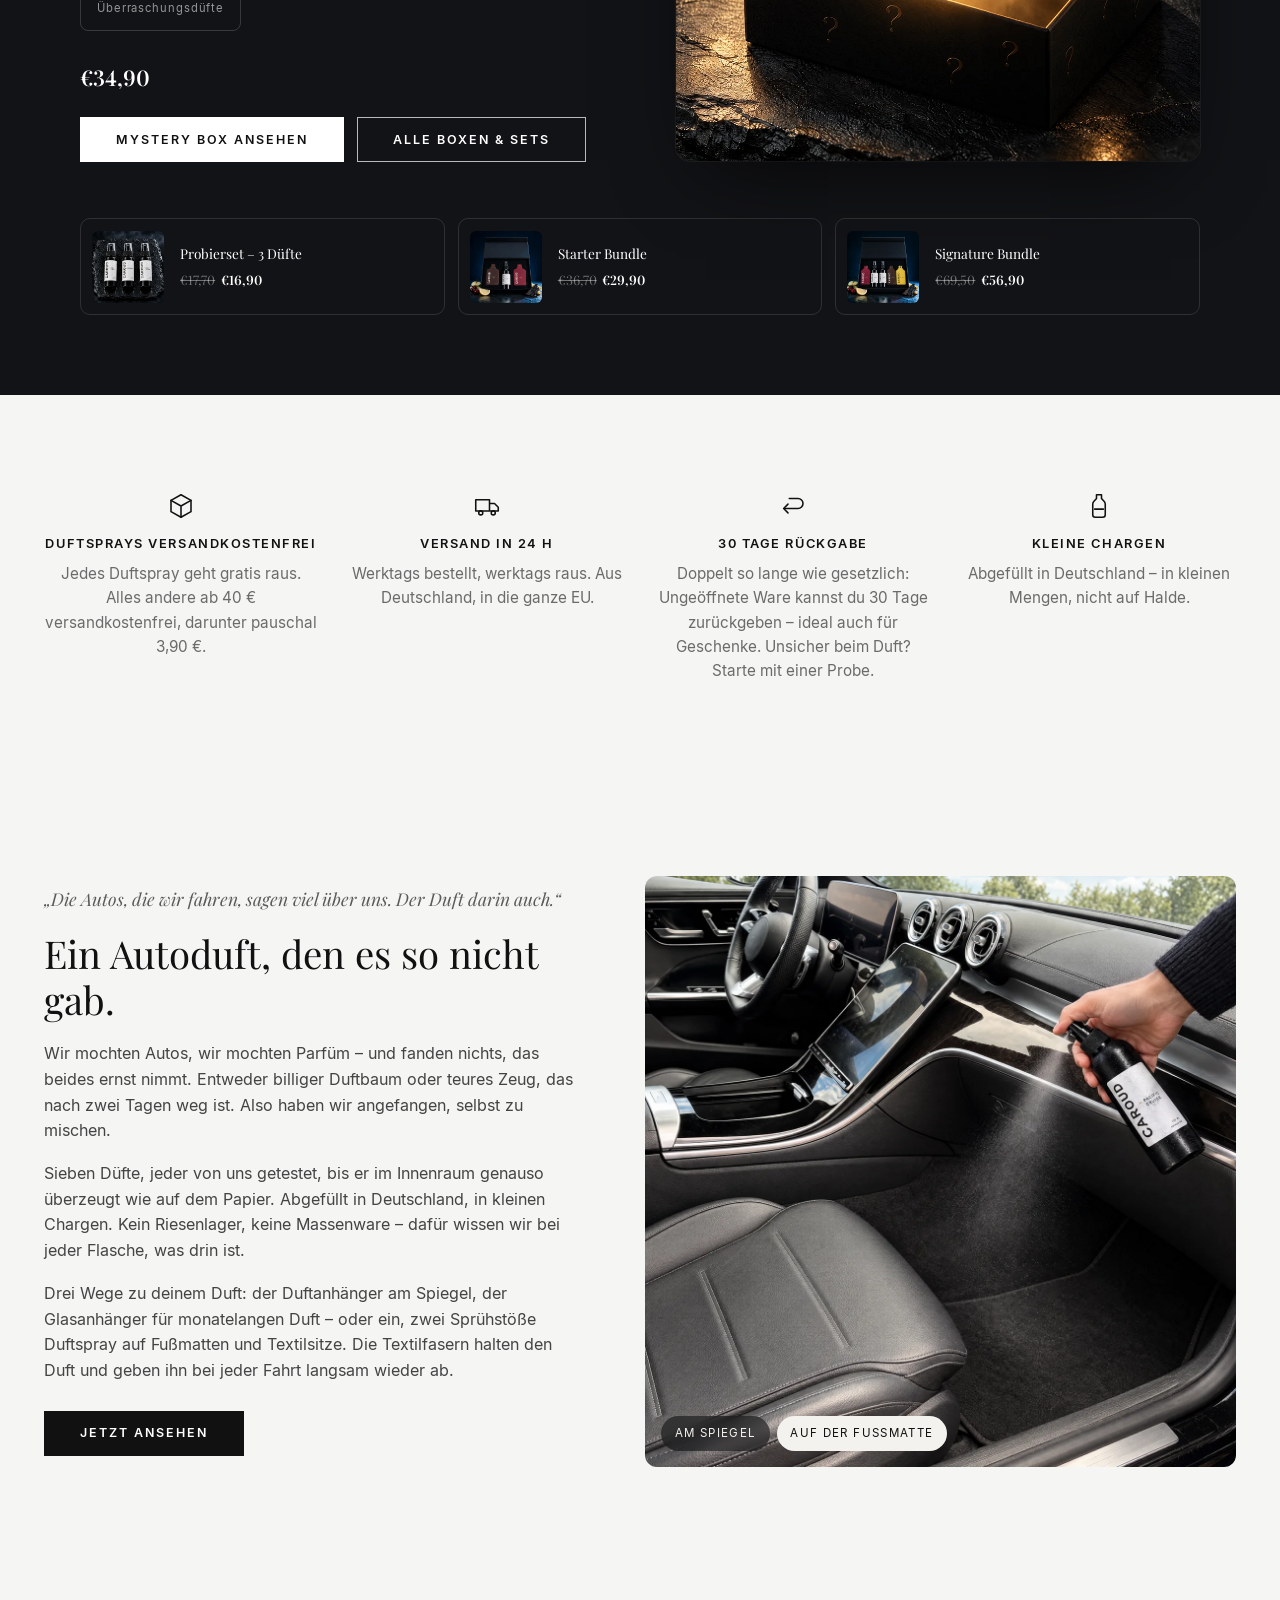
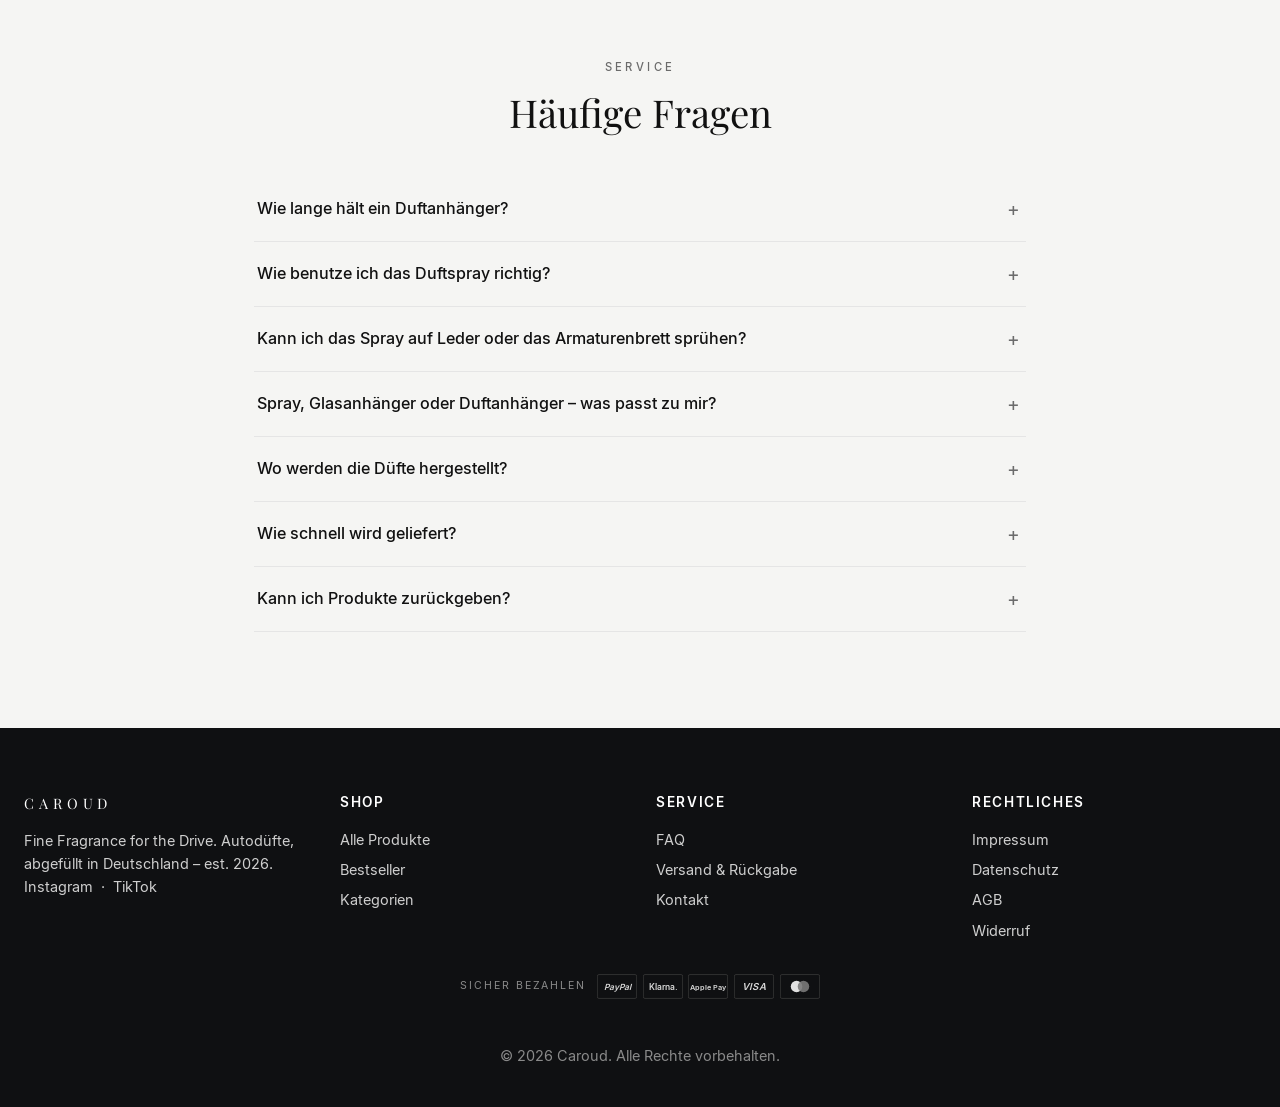
==== commit 402c0011: "Neues Horizont-Logo in Weiss: Header, Ladebildschirm, Countdown-Seite, 404 (v156) Co-Authored-By: Cl" ====
--- a/index.html
+++ b/index.html
@@ -31,7 +31,7 @@
   <!-- Überschriftenschrift vorladen, damit der Hero-Titel nicht erst in Georgia aufblitzt -->
   <link rel="preload" href="fonts/playfair-400.woff2" as="font" type="font/woff2" crossorigin>
   <link rel="preload" href="fonts/inter-400.woff" as="font" type="font/woff" crossorigin>
-  <link rel="stylesheet" href="css/style.css?v=106">
+  <link rel="stylesheet" href="css/style.css?v=107">
 
   <!-- Strukturierte Daten für Google. Produkt-Markup fehlt bewusst,
        solange keine echten Preise hinterlegt sind. -->
@@ -44,7 +44,7 @@
         "@id": "https://caroud.de/#organisation",
         "name": "Caroud",
         "url": "https://caroud.de/",
-        "logo": "https://caroud.de/img/logo-full.png",
+        "logo": "https://caroud.de/img/logo-caroud.png",
         "image": "https://caroud.de/img/og-image.jpg?v=5",
         "slogan": "Fine Fragrance for the Drive",
         "description": "Premium-Autodüfte aus Deutschland: Duftsprays, Glasanhänger und Duftanhänger.",
@@ -69,7 +69,7 @@
   </script>
   <!-- Launch-Sperre mit Countdown bis 15.10.2026, 18 Uhr (danach automatisch offen) -->
   <script src="js/zugang.js?v=2"></script>
-  <script src="js/launch.js?v=1"></script>
+  <script src="js/launch.js?v=2"></script>
 </head>
 <body>
 
@@ -83,7 +83,7 @@
         <div class="spray-origin" id="sprayOrigin"></div>
       </div>
       <div class="preloader-word">
-        <img src="img/logo-text-transparent.png?v=2" alt="Caroud" width="711" height="127">
+        <img src="img/logo-weiss.svg?v=1" alt="Caroud" width="1150" height="89">
       </div>
       <p class="preloader-tag">Fine&nbsp;Fragrance&nbsp;for&nbsp;the&nbsp;Drive</p>
     </div>
@@ -209,7 +209,7 @@
       <a href="#produkte" data-filter="Sets &amp; Boxen">Sets &amp; Boxen</a>
     </nav>
 
-    <a href="#top" class="logo"><img src="img/logo-text-transparent.png?v=2" alt="Caroud"></a>
+    <a href="#top" class="logo"><picture><source media="(max-width: 600px)" srcset="img/logo-schriftzug-weiss.svg?v=1"><img src="img/logo-weiss.svg?v=1" alt="Caroud"></picture></a>
 
     <div class="header-actions">
       <button class="icon-btn search-toggle" aria-label="Suche">
--- a/css/style.css
+++ b/css/style.css
@@ -2792,3 +2792,7 @@
 .js-fehler .reveal { opacity: 1 !important; transform: none !important; }
 .js-fehler .preloader { display: none !important; }
 .js-fehler body { overflow: auto !important; }
+
+/* v156 – neues Horizont-Logo: breiter wegen der Linien */
+.preloader-word img { width: clamp(240px, 56vw, 360px); }
+.logo picture { display: block; line-height: 0; }
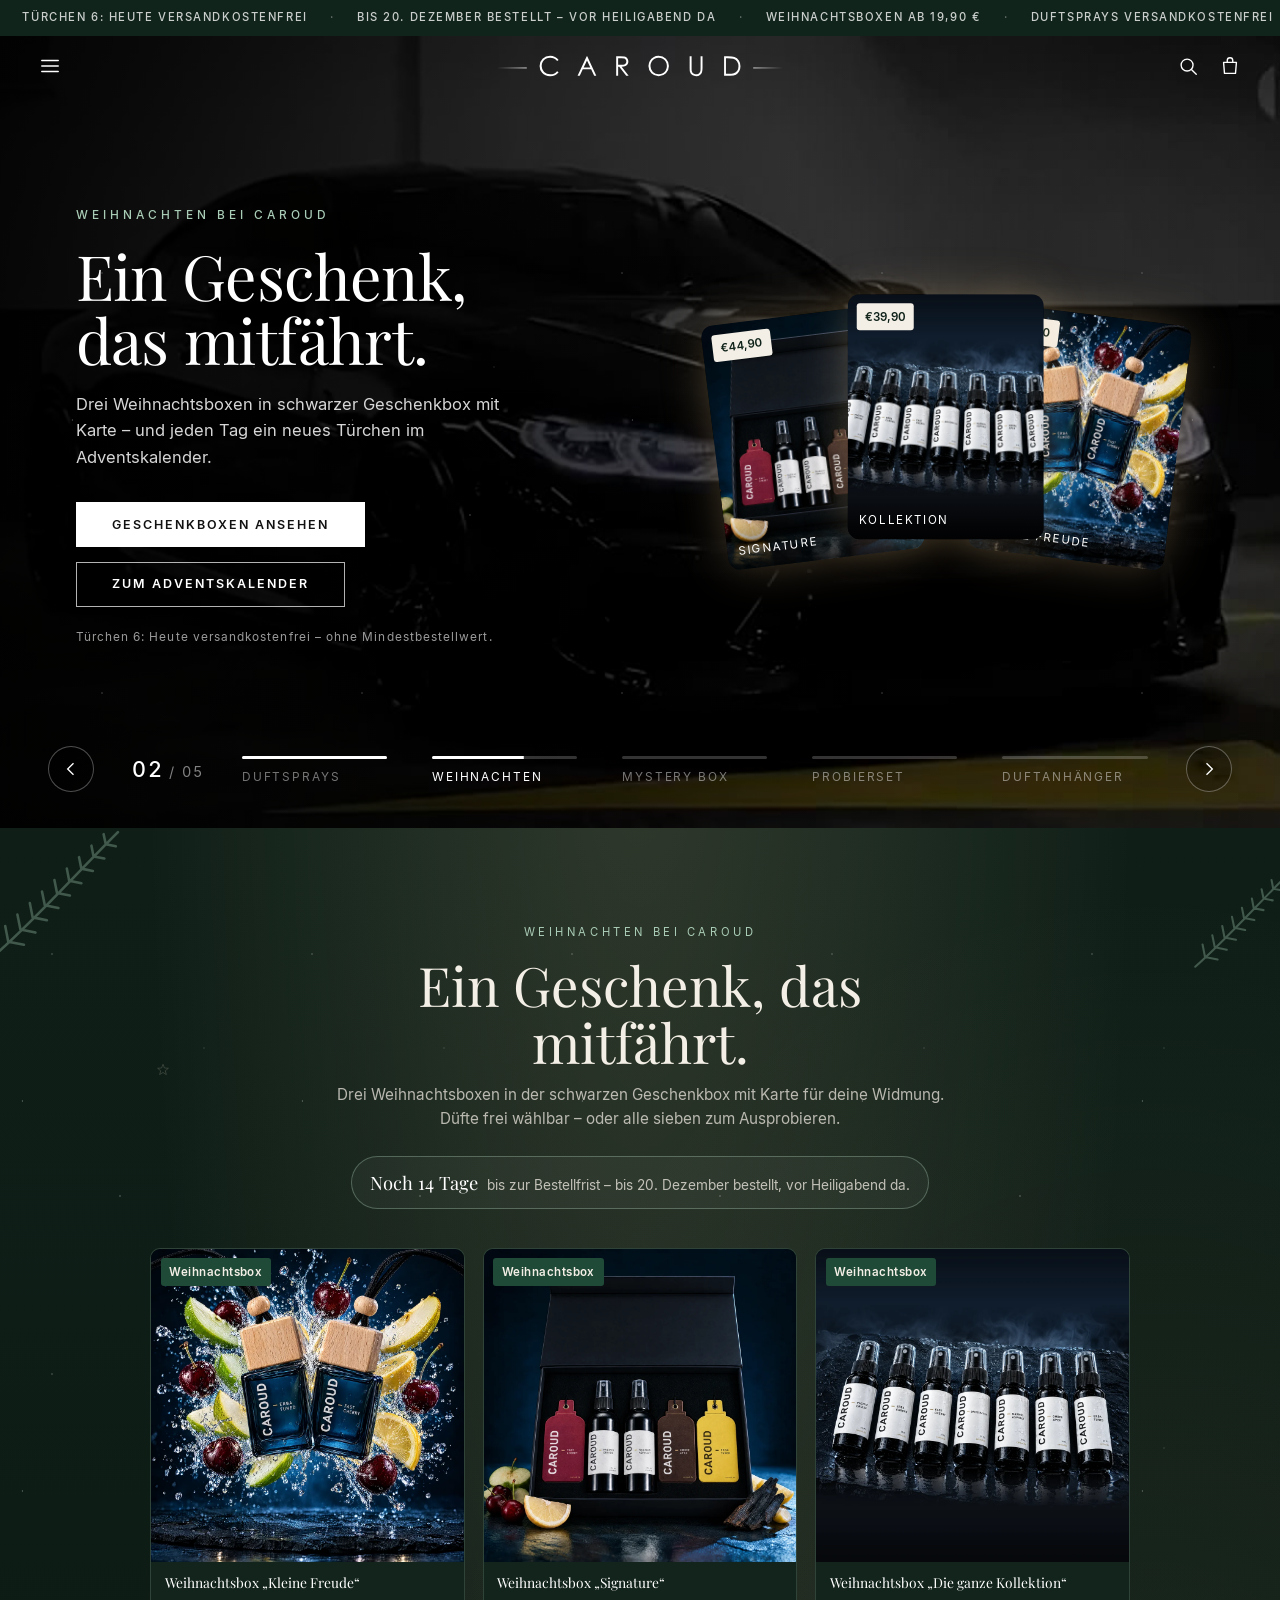
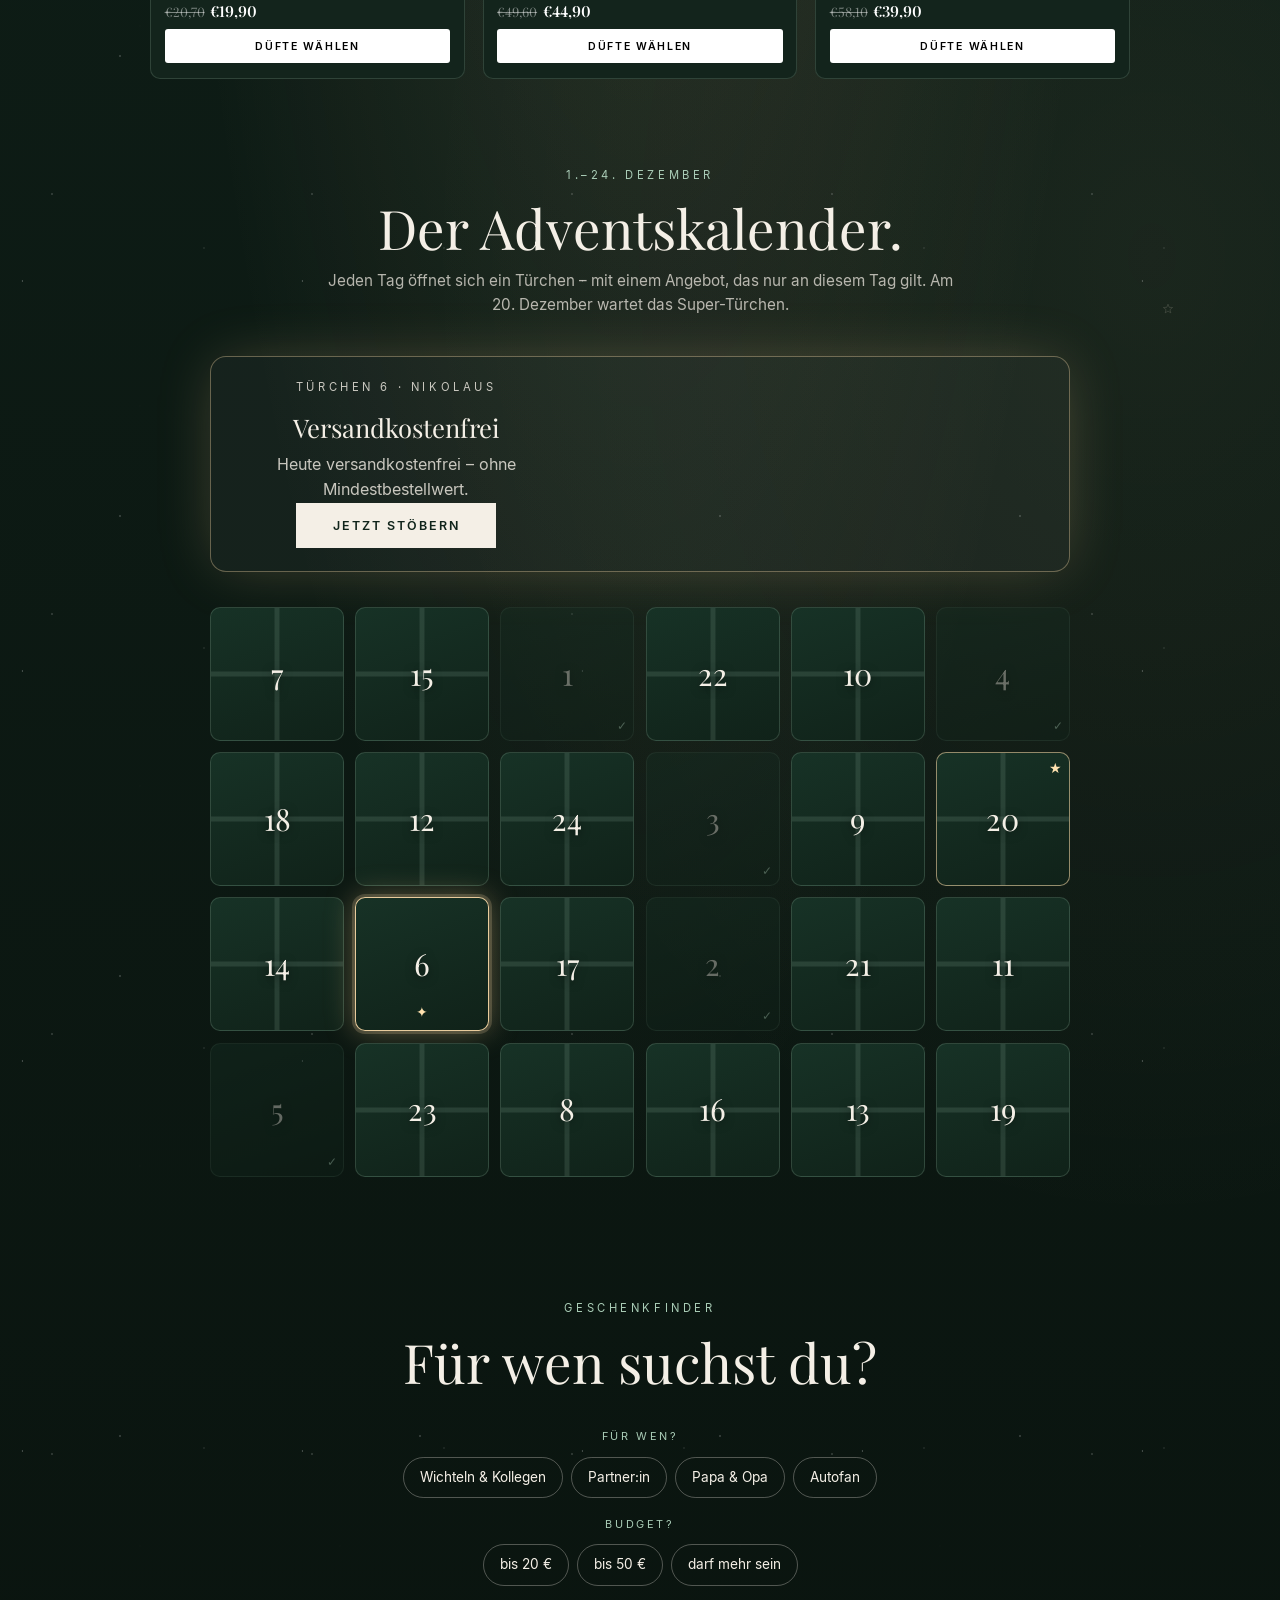
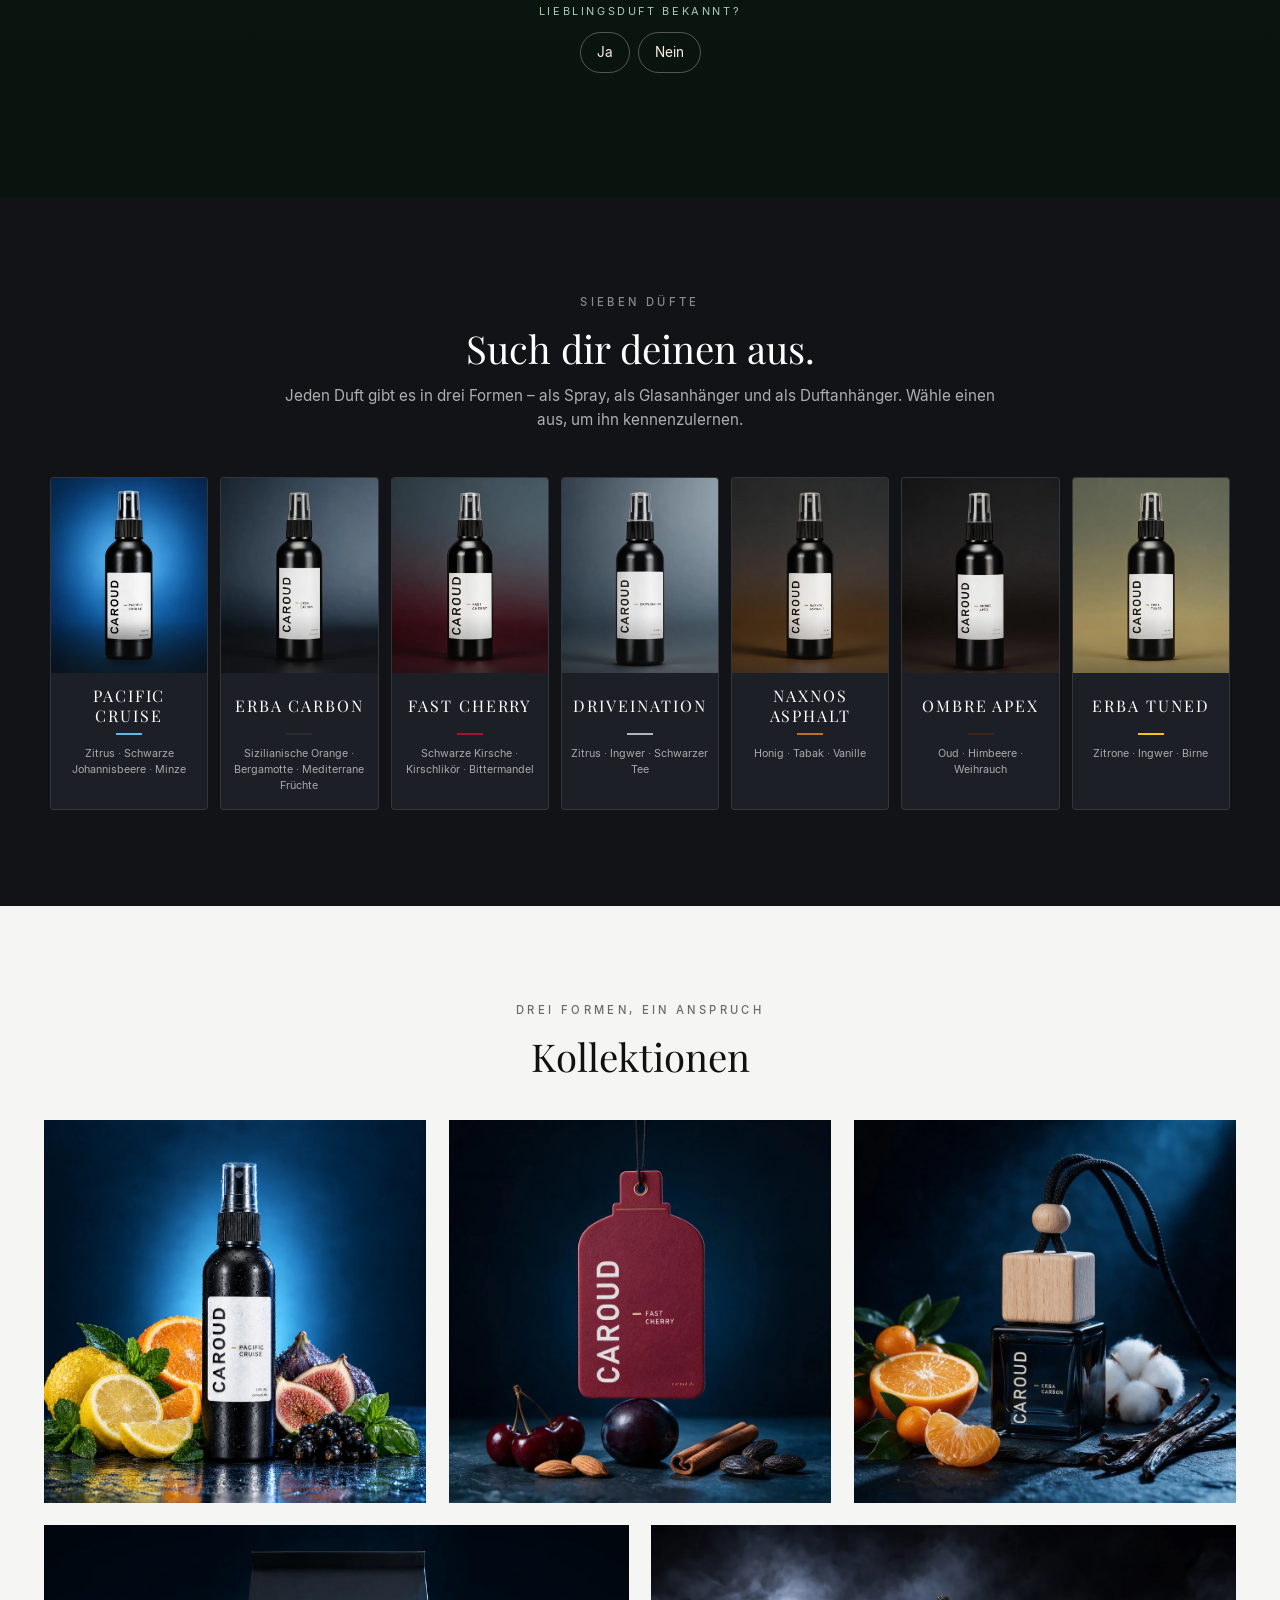
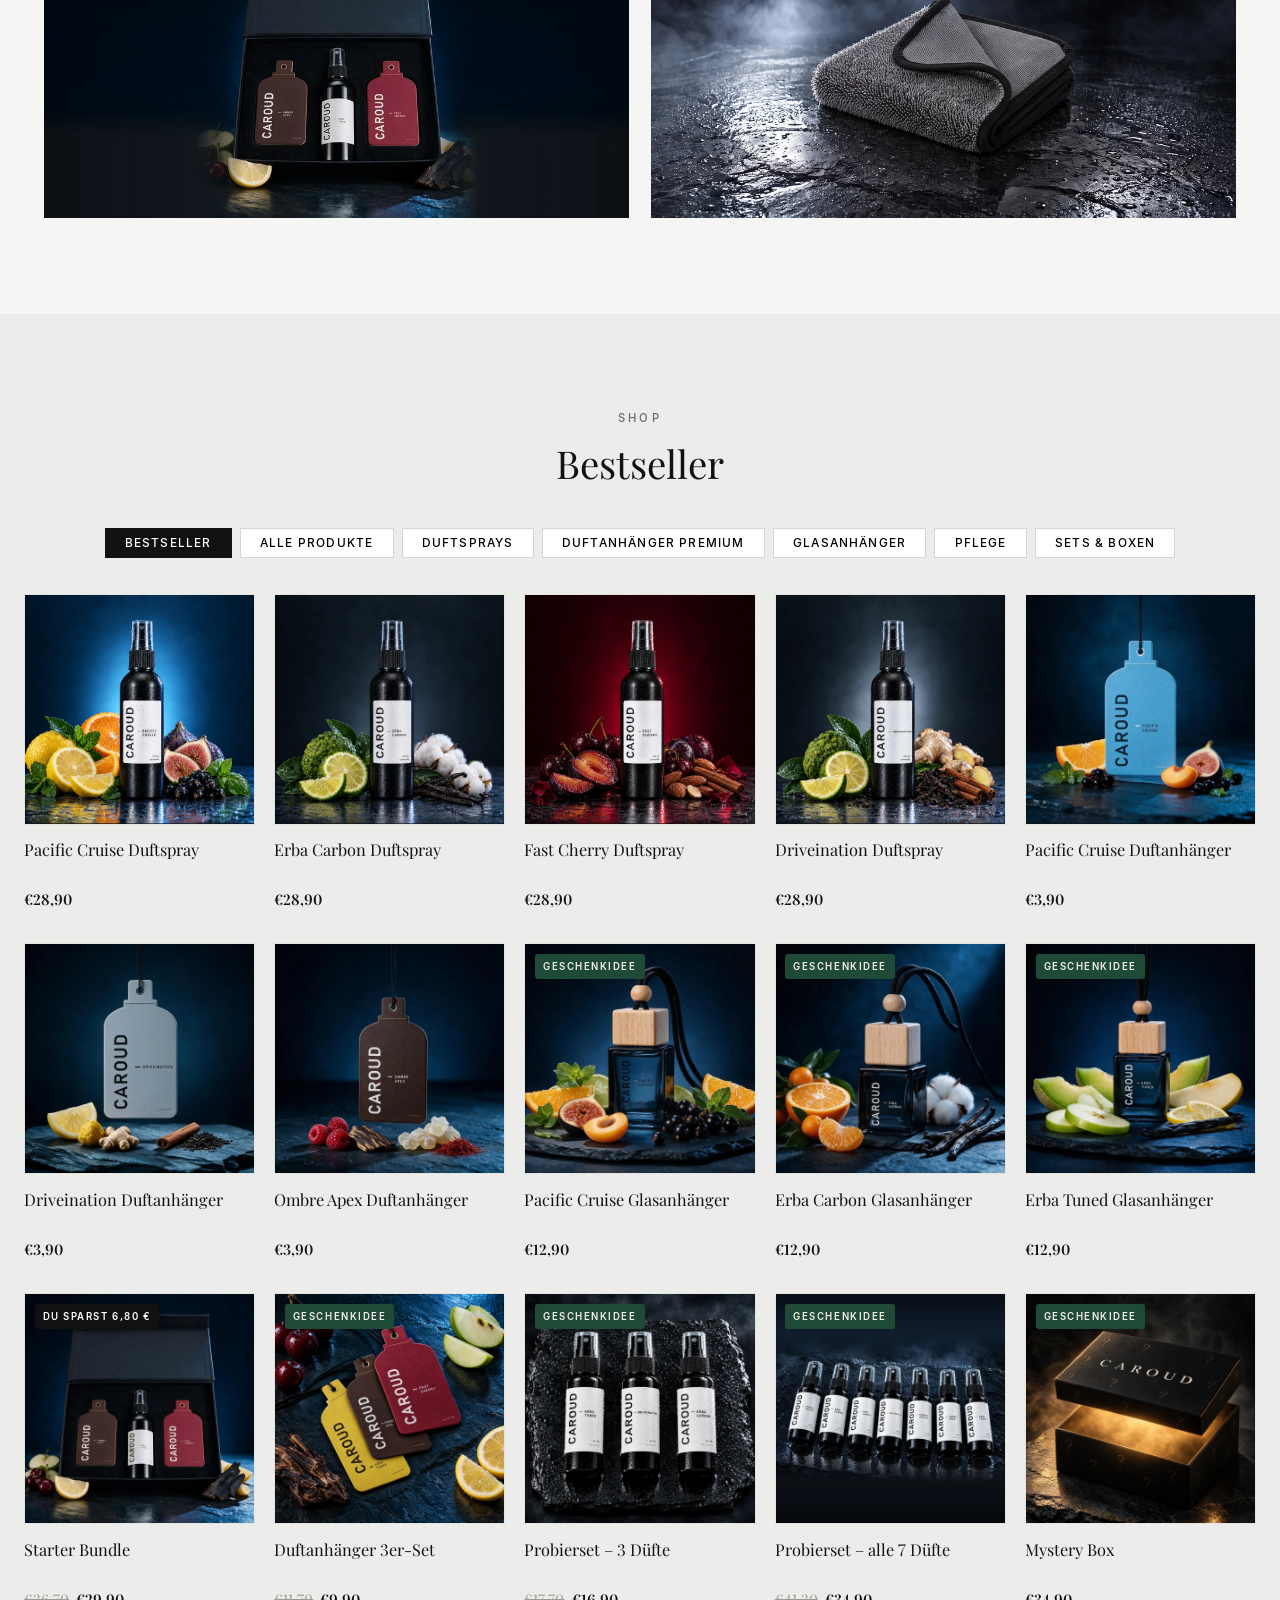
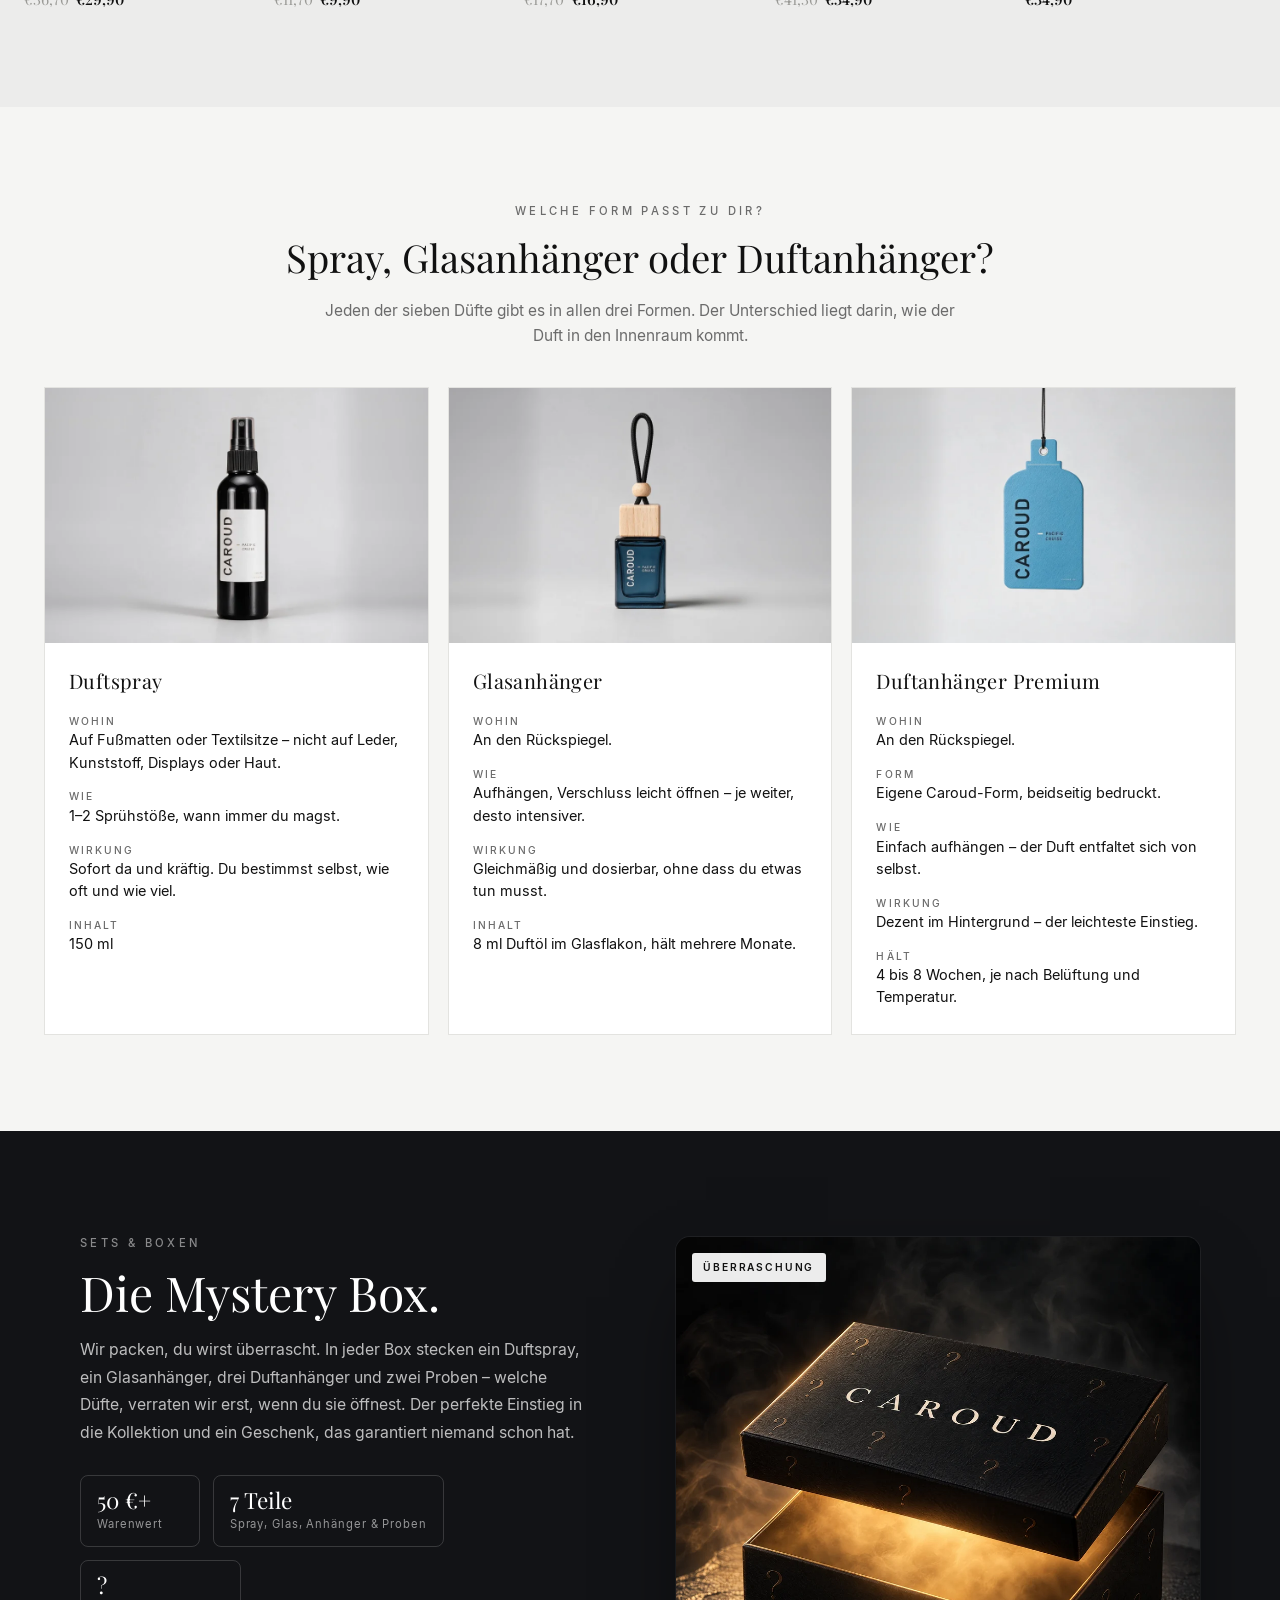
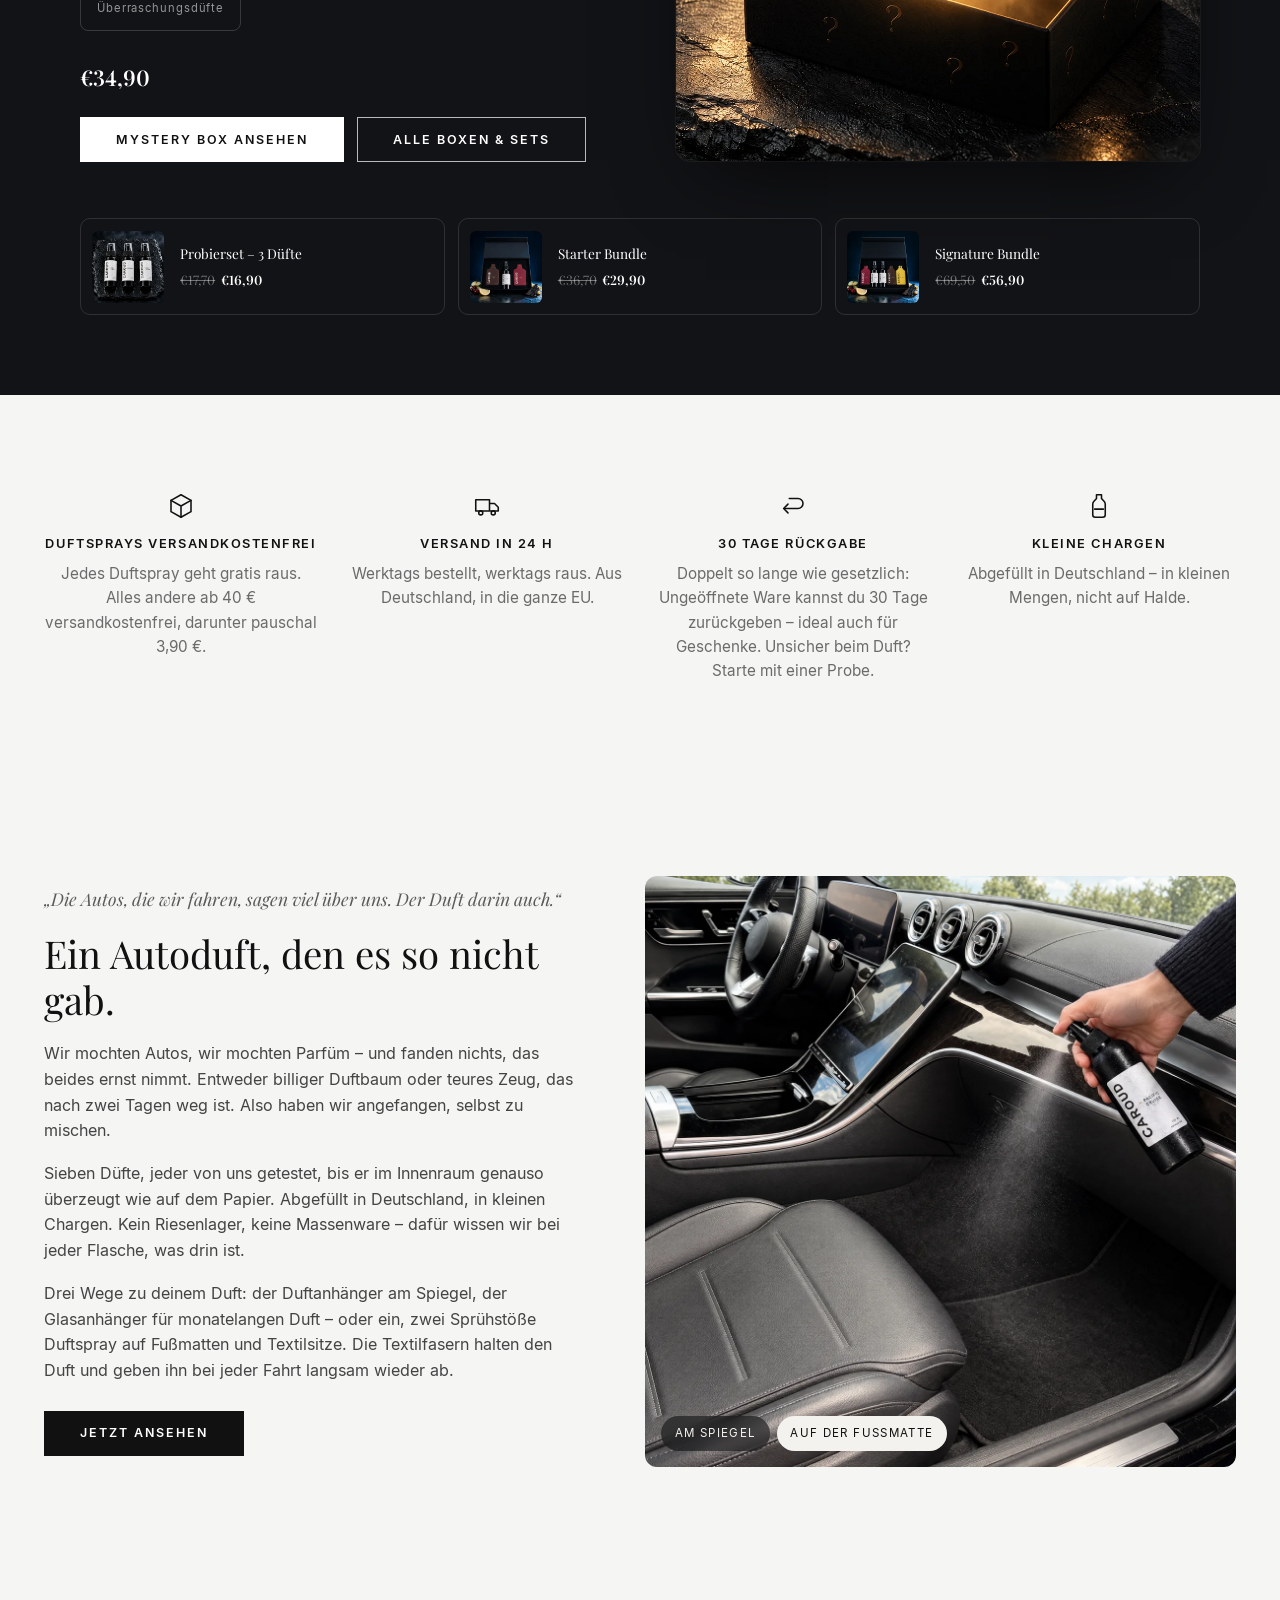
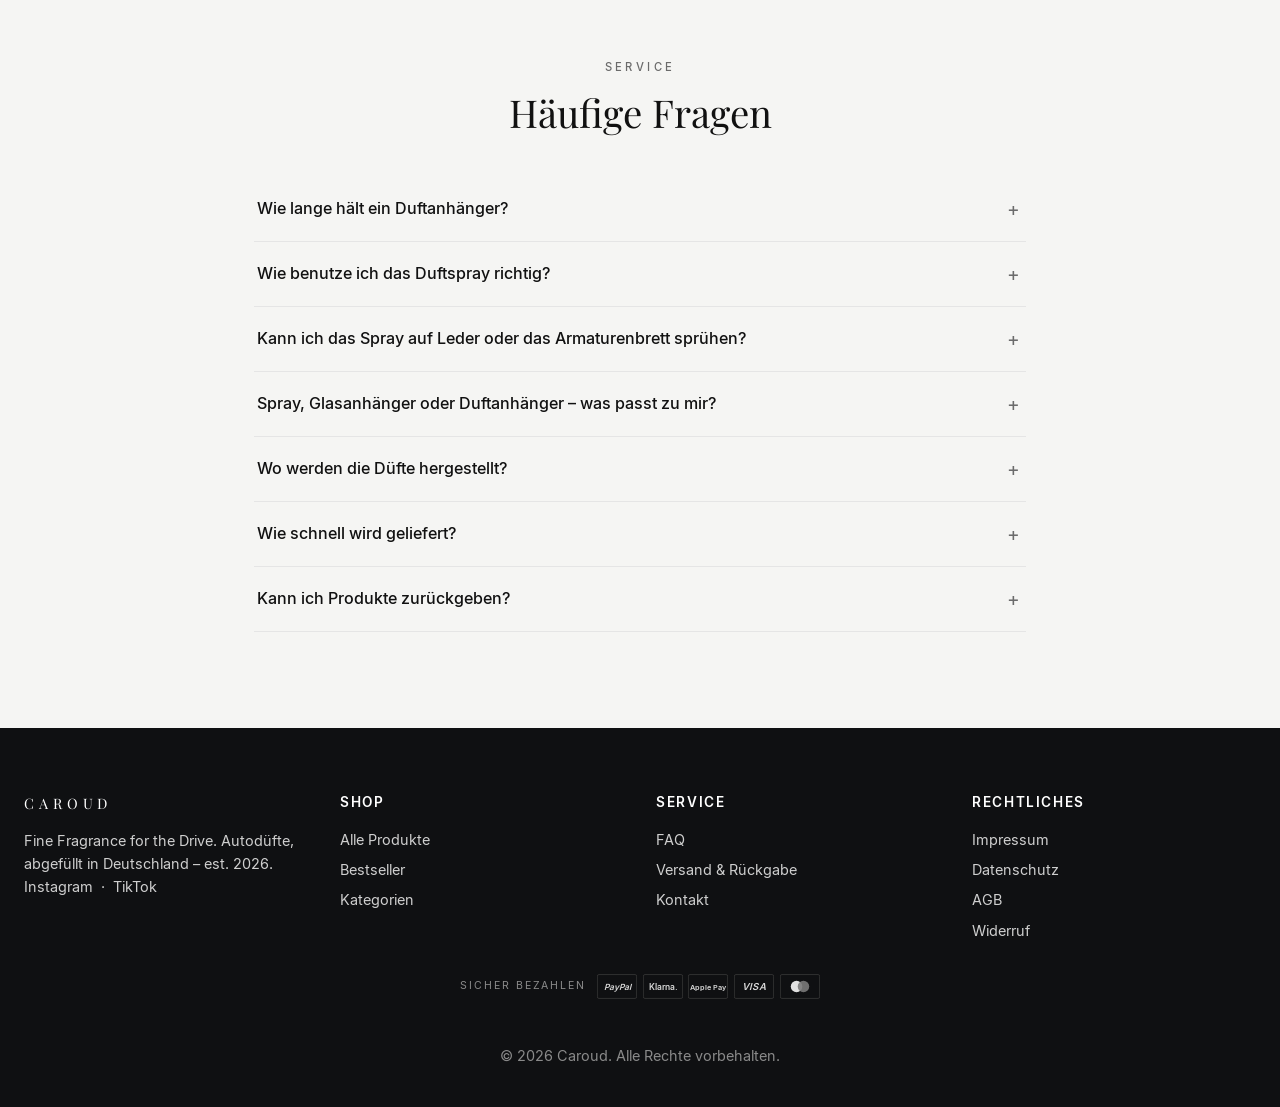
==== commit 93b1845b: "Logo am Handy kleiner (v157) Co-Authored-By: Claude Opus 5.5 <noreply@anthropic.com>  Claude-Session" ====
--- a/index.html
+++ b/index.html
@@ -31,7 +31,7 @@
   <!-- Überschriftenschrift vorladen, damit der Hero-Titel nicht erst in Georgia aufblitzt -->
   <link rel="preload" href="fonts/playfair-400.woff2" as="font" type="font/woff2" crossorigin>
   <link rel="preload" href="fonts/inter-400.woff" as="font" type="font/woff" crossorigin>
-  <link rel="stylesheet" href="css/style.css?v=107">
+  <link rel="stylesheet" href="css/style.css?v=108">
 
   <!-- Strukturierte Daten für Google. Produkt-Markup fehlt bewusst,
        solange keine echten Preise hinterlegt sind. -->
--- a/css/style.css
+++ b/css/style.css
@@ -2796,3 +2796,7 @@
 /* v156 – neues Horizont-Logo: breiter wegen der Linien */
 .preloader-word img { width: clamp(240px, 56vw, 360px); }
 .logo picture { display: block; line-height: 0; }
+
+/* v157 – Logo am Handy kleiner, damit es nie an Suche/Warenkorb stößt */
+@media (max-width: 640px) { .logo img { height: 13px; } }
+@media (max-width: 380px) { .logo img { height: 11.5px; } }
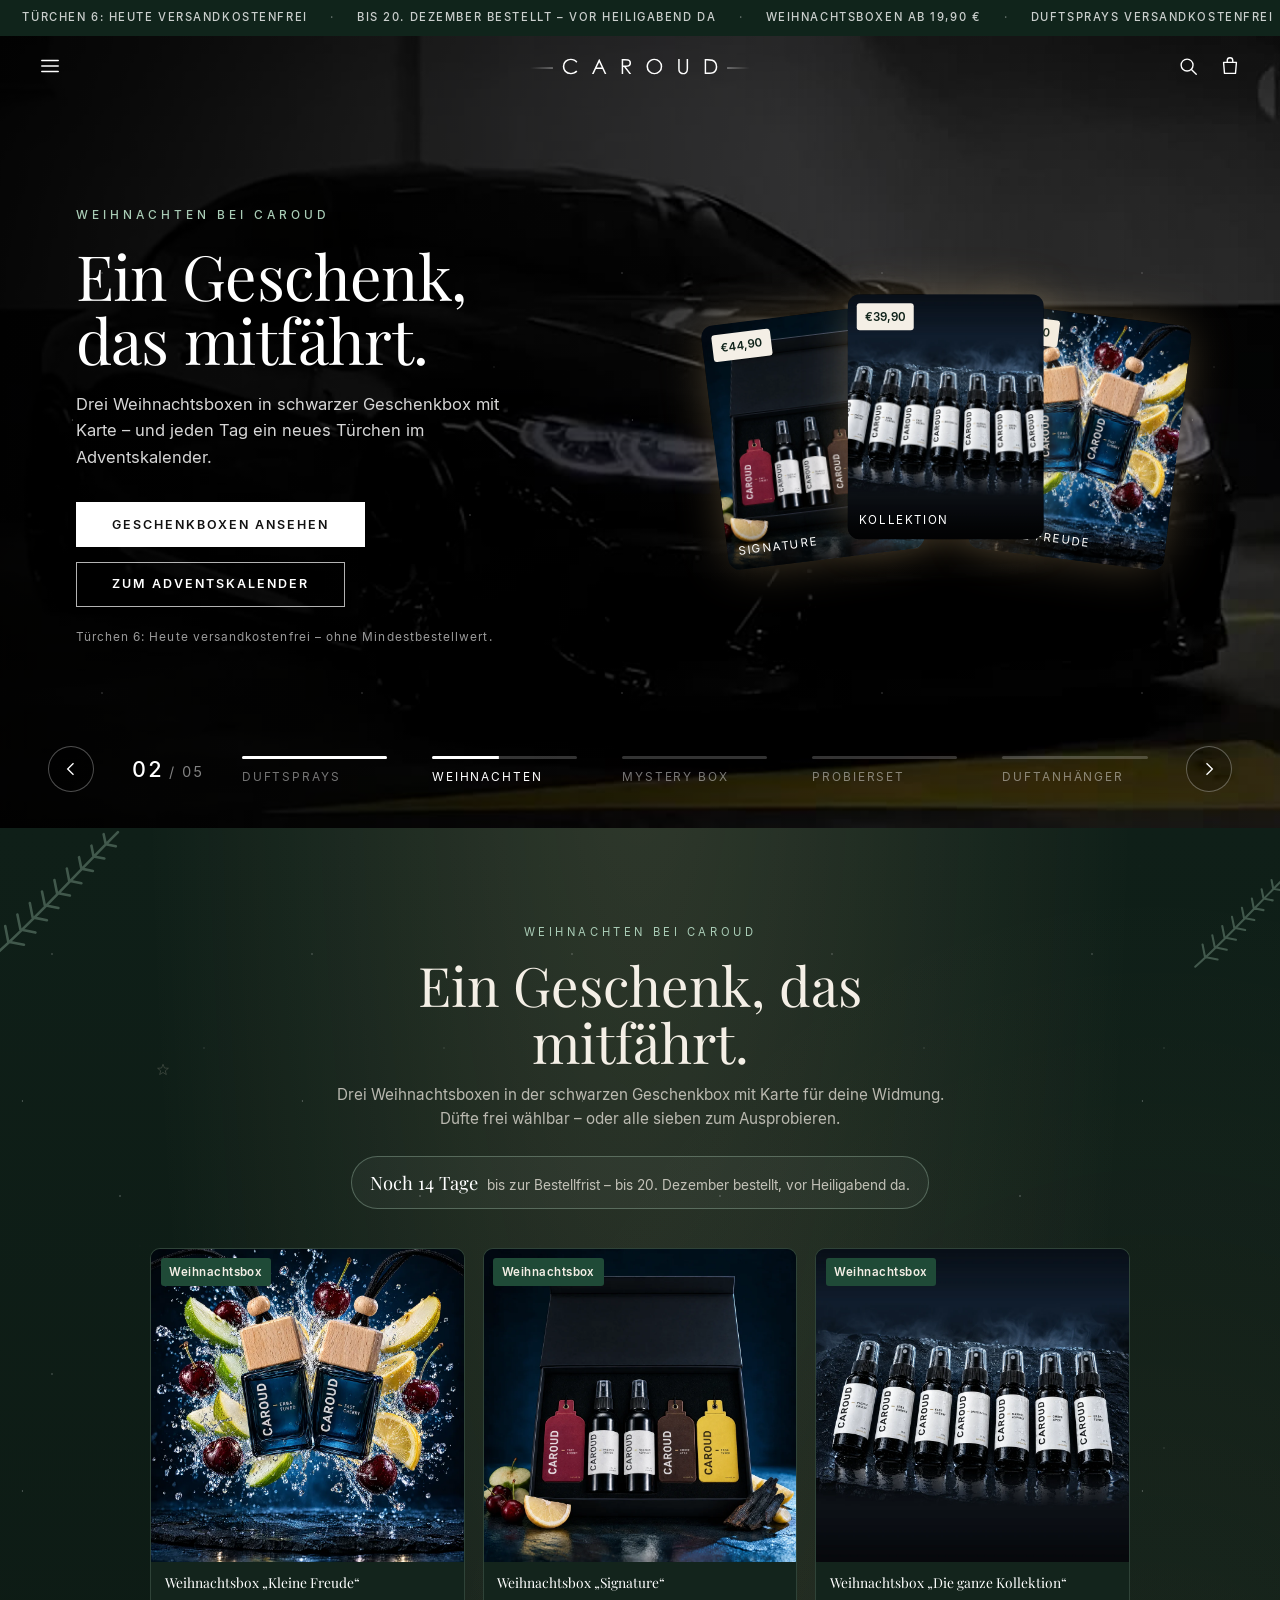
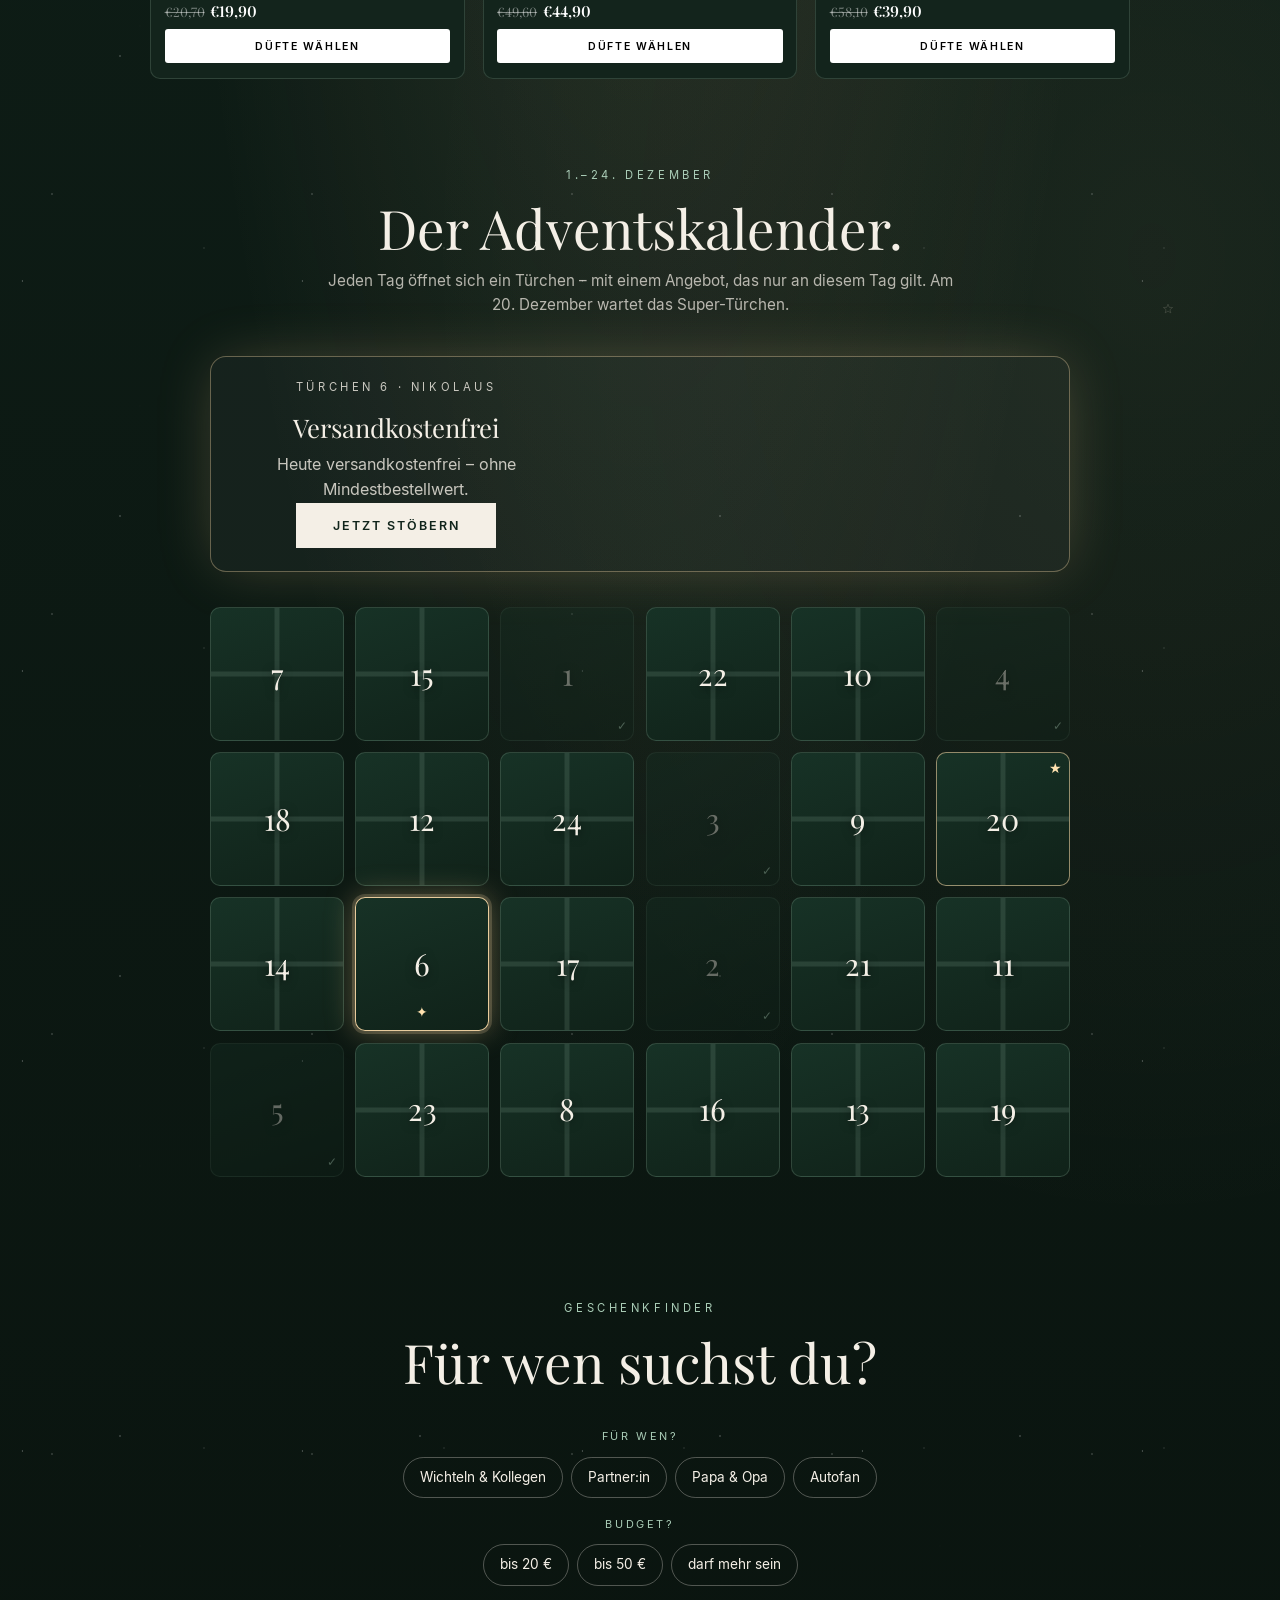
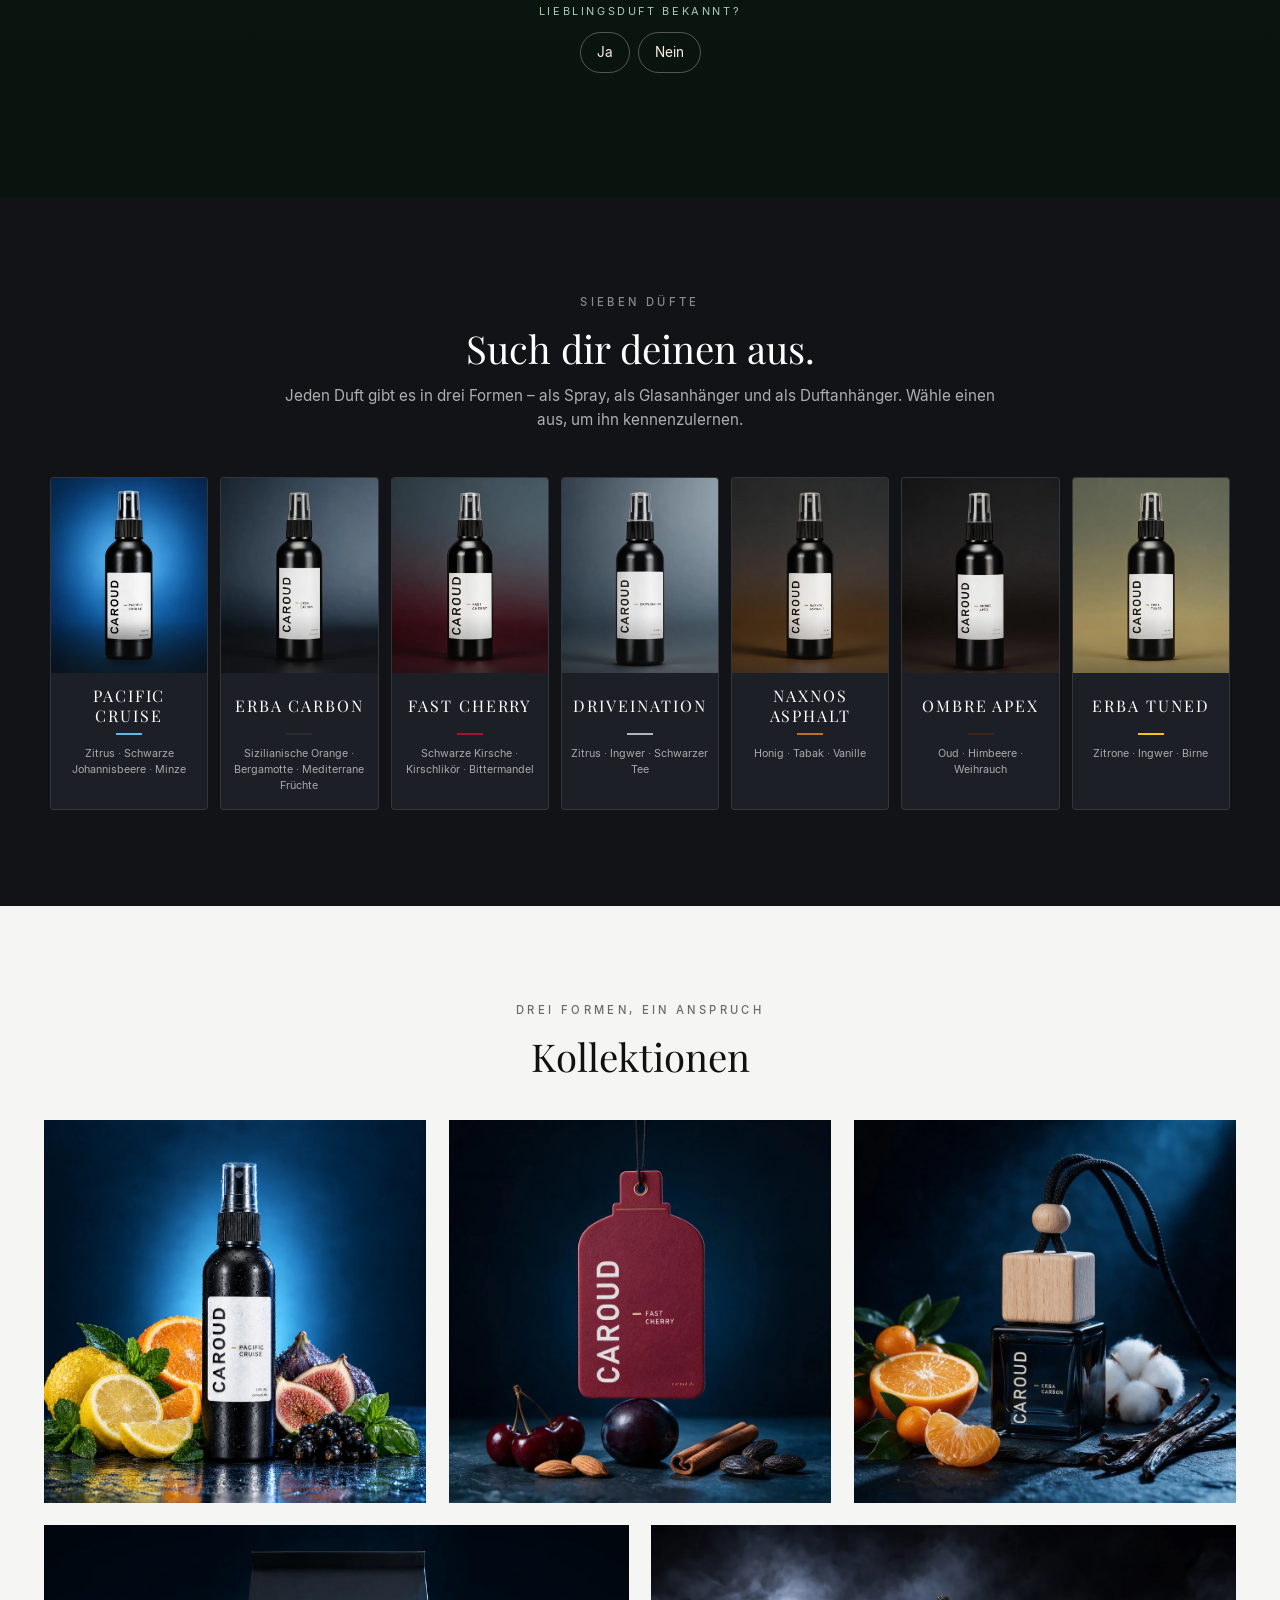
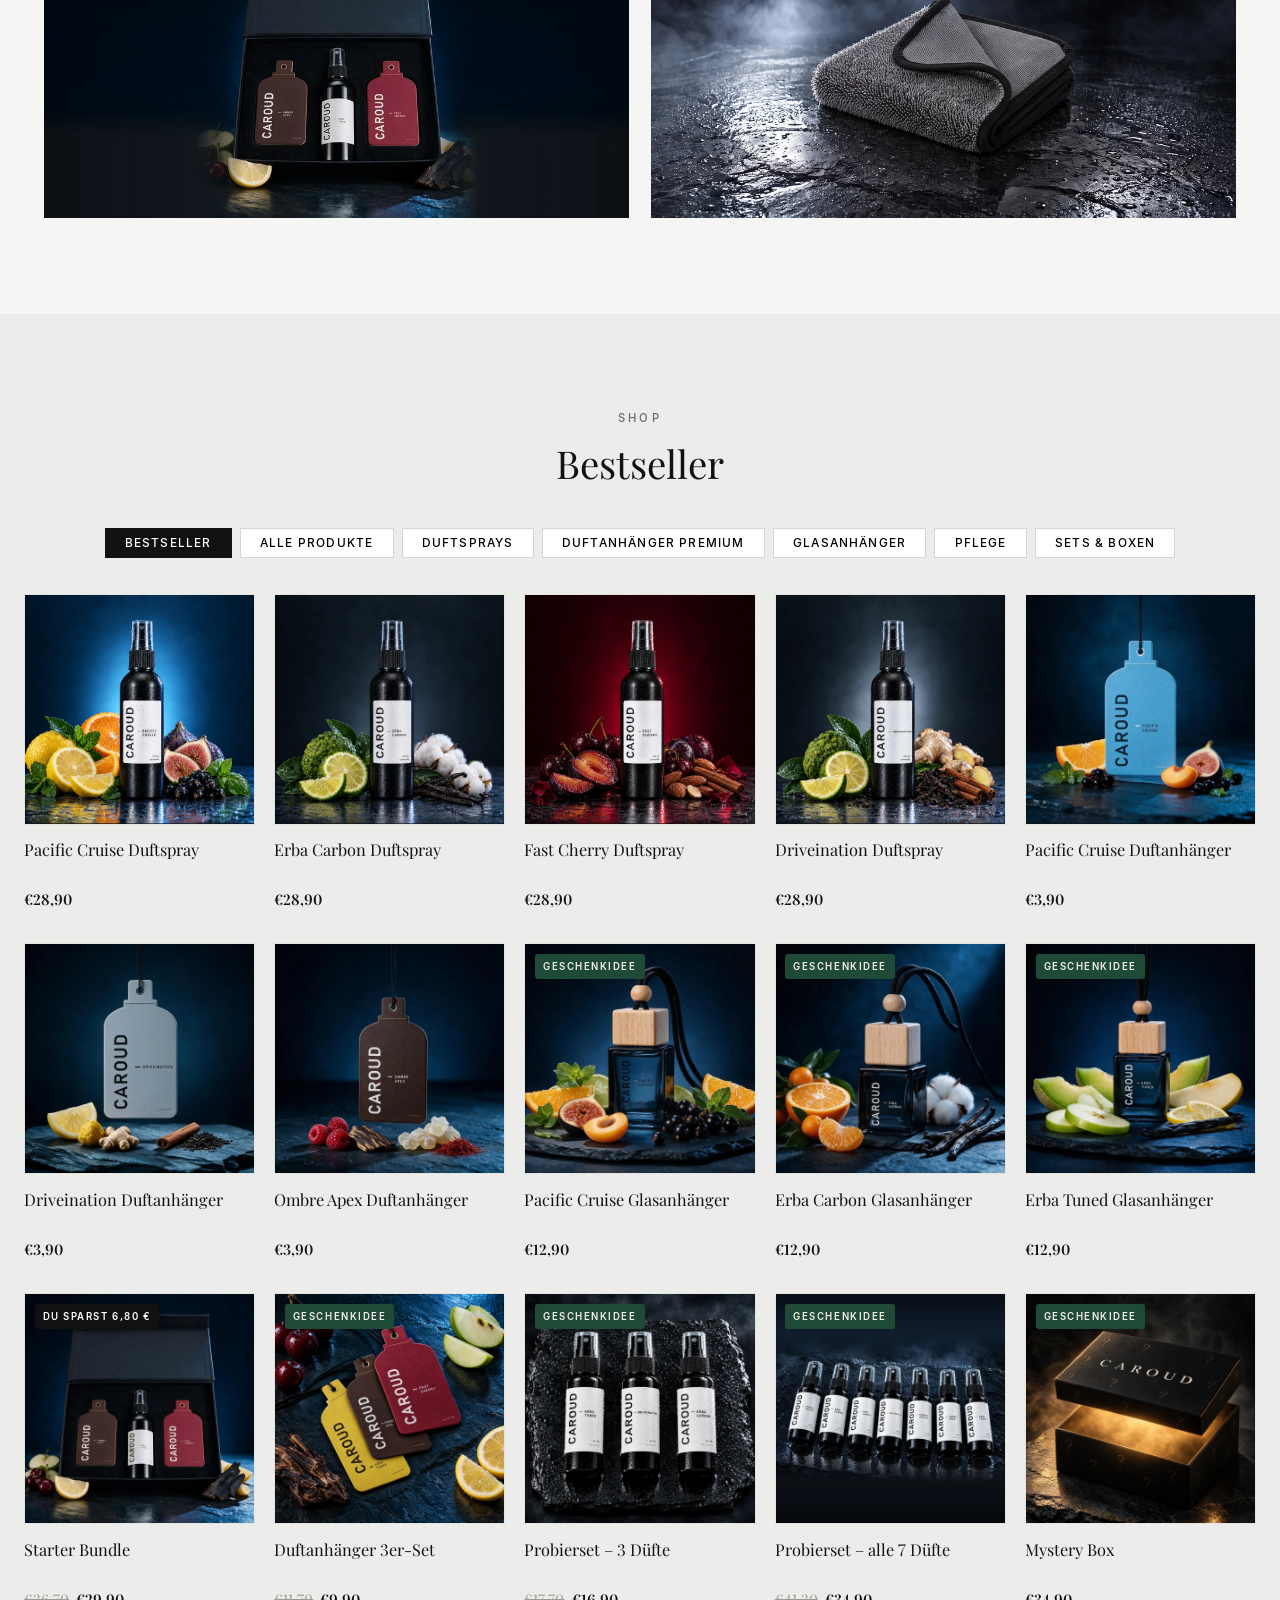
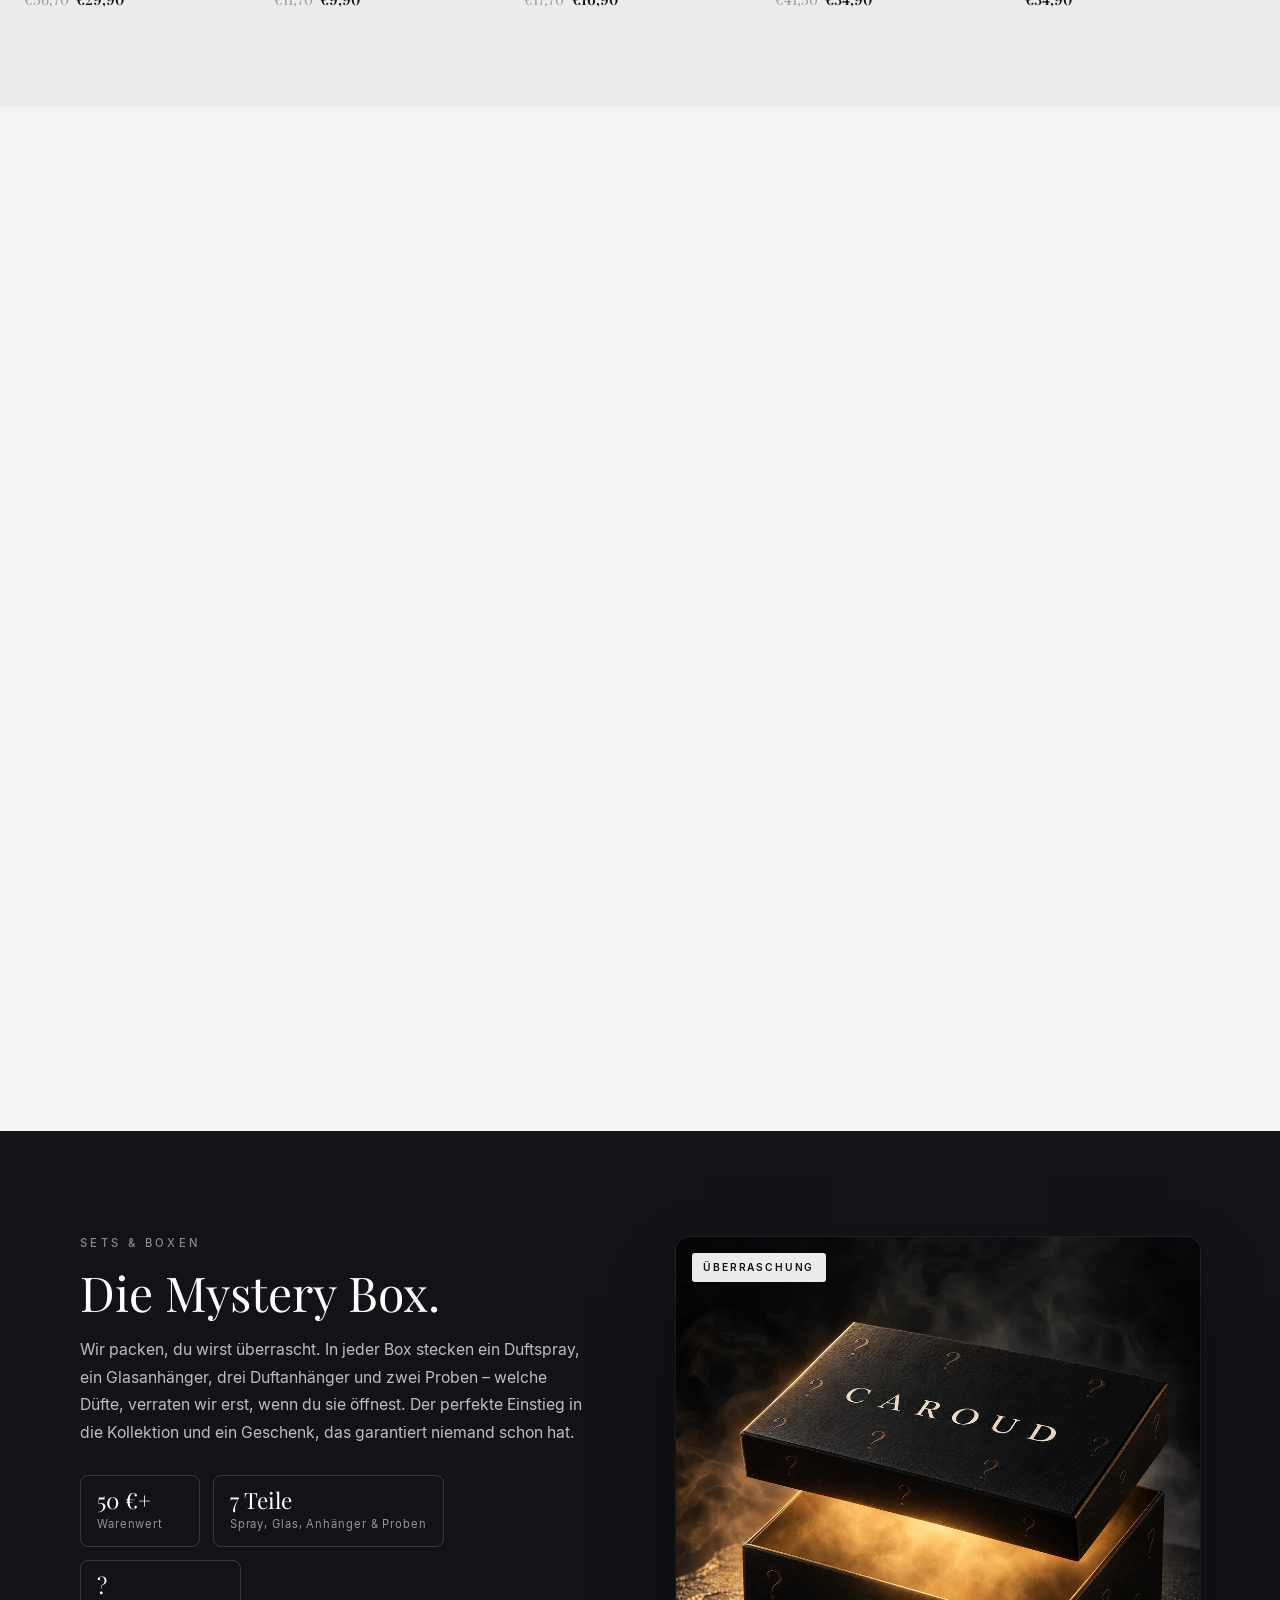
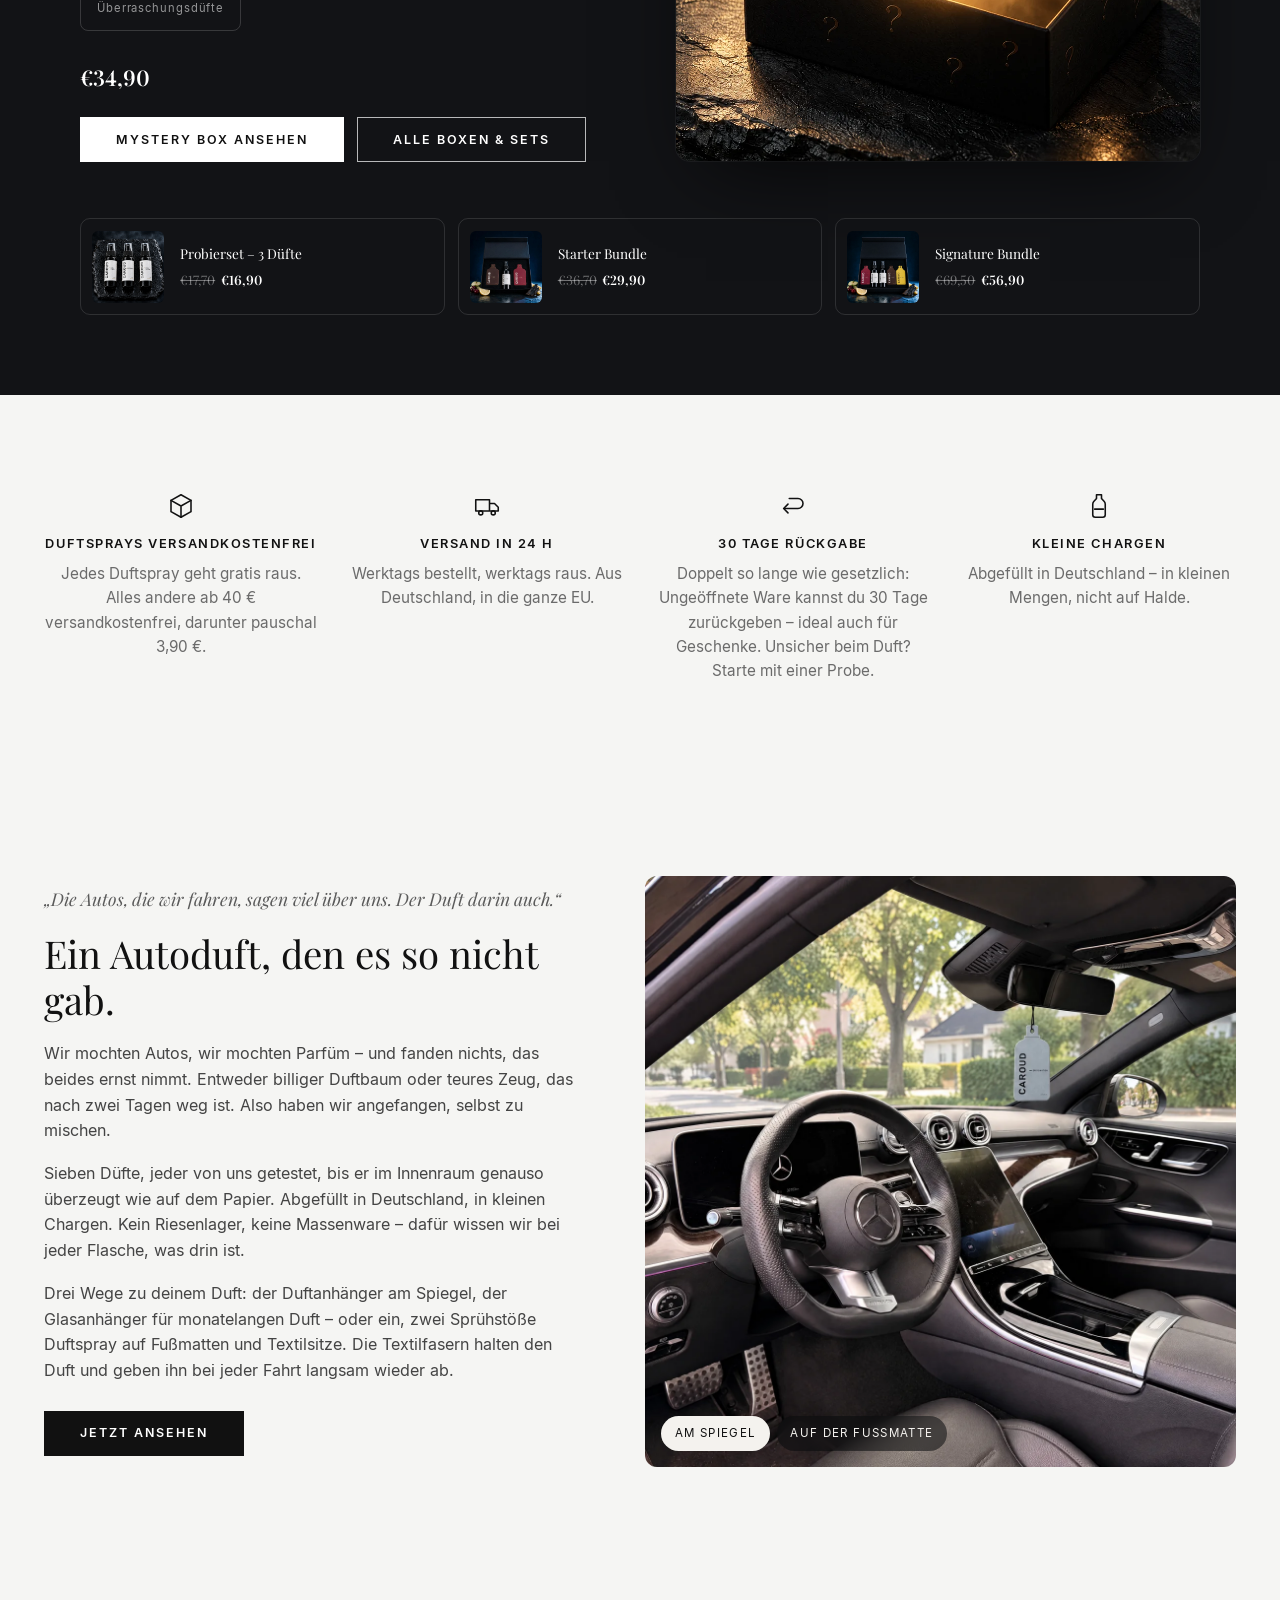
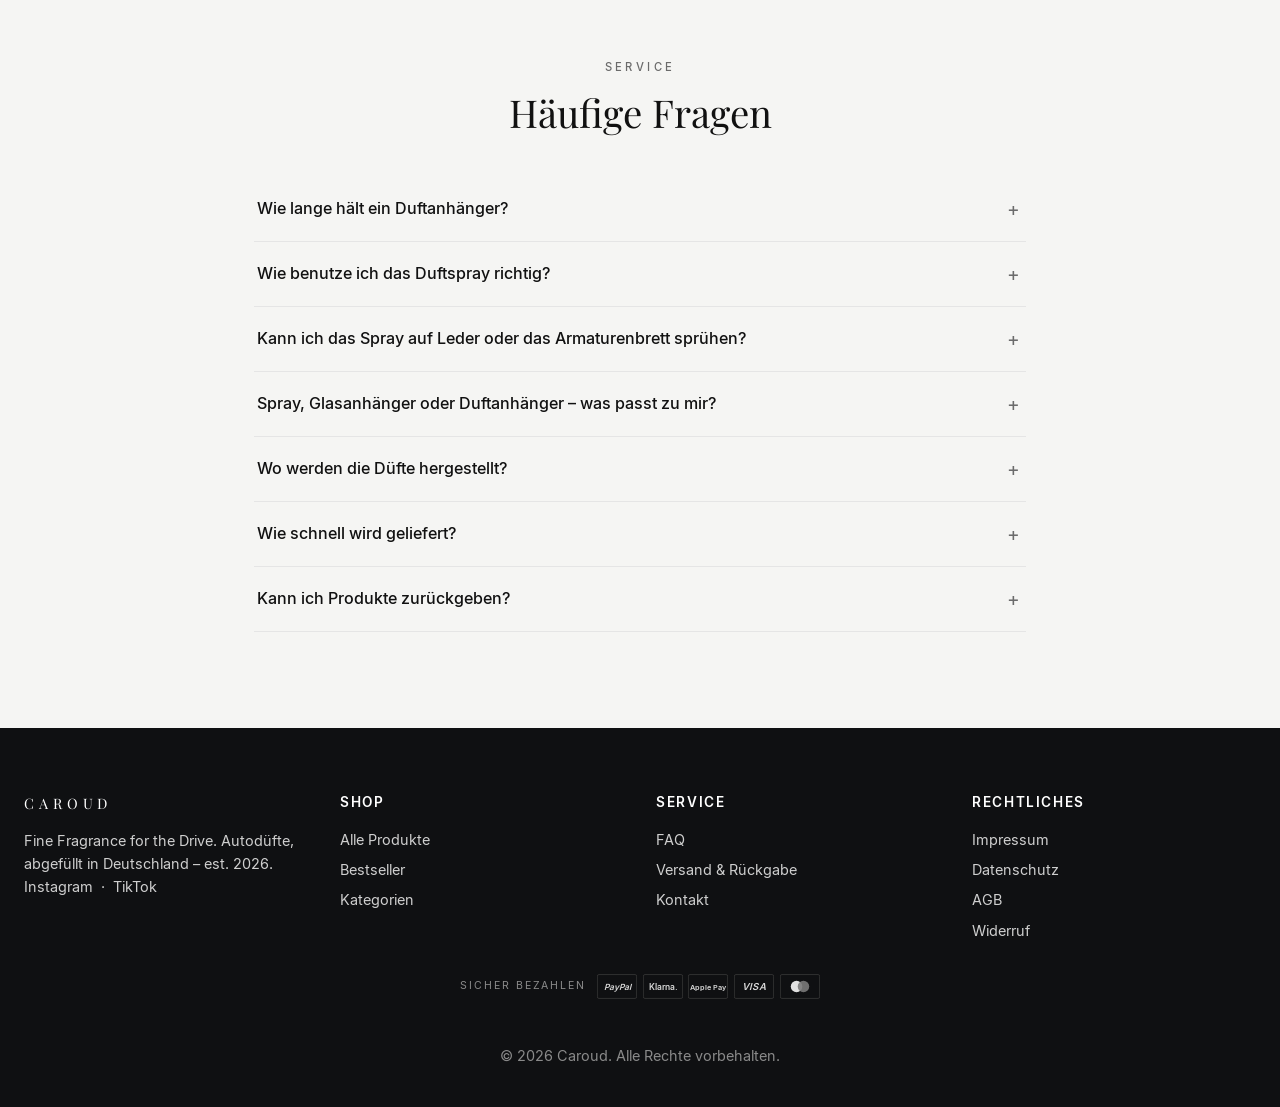
==== commit 8feb20f1: "Logo auch am Handy mit Linien, insgesamt etwas kleiner (v158) Co-Authored-By: Claude Opus 5.5 <norep" ====
--- a/index.html
+++ b/index.html
@@ -31,7 +31,7 @@
   <!-- Überschriftenschrift vorladen, damit der Hero-Titel nicht erst in Georgia aufblitzt -->
   <link rel="preload" href="fonts/playfair-400.woff2" as="font" type="font/woff2" crossorigin>
   <link rel="preload" href="fonts/inter-400.woff" as="font" type="font/woff" crossorigin>
-  <link rel="stylesheet" href="css/style.css?v=108">
+  <link rel="stylesheet" href="css/style.css?v=109">
 
   <!-- Strukturierte Daten für Google. Produkt-Markup fehlt bewusst,
        solange keine echten Preise hinterlegt sind. -->
@@ -209,7 +209,7 @@
       <a href="#produkte" data-filter="Sets &amp; Boxen">Sets &amp; Boxen</a>
     </nav>
 
-    <a href="#top" class="logo"><picture><source media="(max-width: 600px)" srcset="img/logo-schriftzug-weiss.svg?v=1"><img src="img/logo-weiss.svg?v=1" alt="Caroud"></picture></a>
+    <a href="#top" class="logo"><img src="img/logo-weiss.svg?v=1" alt="Caroud"></a>
 
     <div class="header-actions">
       <button class="icon-btn search-toggle" aria-label="Suche">
--- a/css/style.css
+++ b/css/style.css
@@ -2800,3 +2800,8 @@
 /* v157 – Logo am Handy kleiner, damit es nie an Suche/Warenkorb stößt */
 @media (max-width: 640px) { .logo img { height: 13px; } }
 @media (max-width: 380px) { .logo img { height: 11.5px; } }
+
+/* v158 – Logo überall mit Horizontlinien, optisch kleiner */
+.logo img { height: 17px; }
+@media (max-width: 640px) { .logo img { height: 13px; } }
+@media (max-width: 370px) { .logo img { height: 11.5px; } }
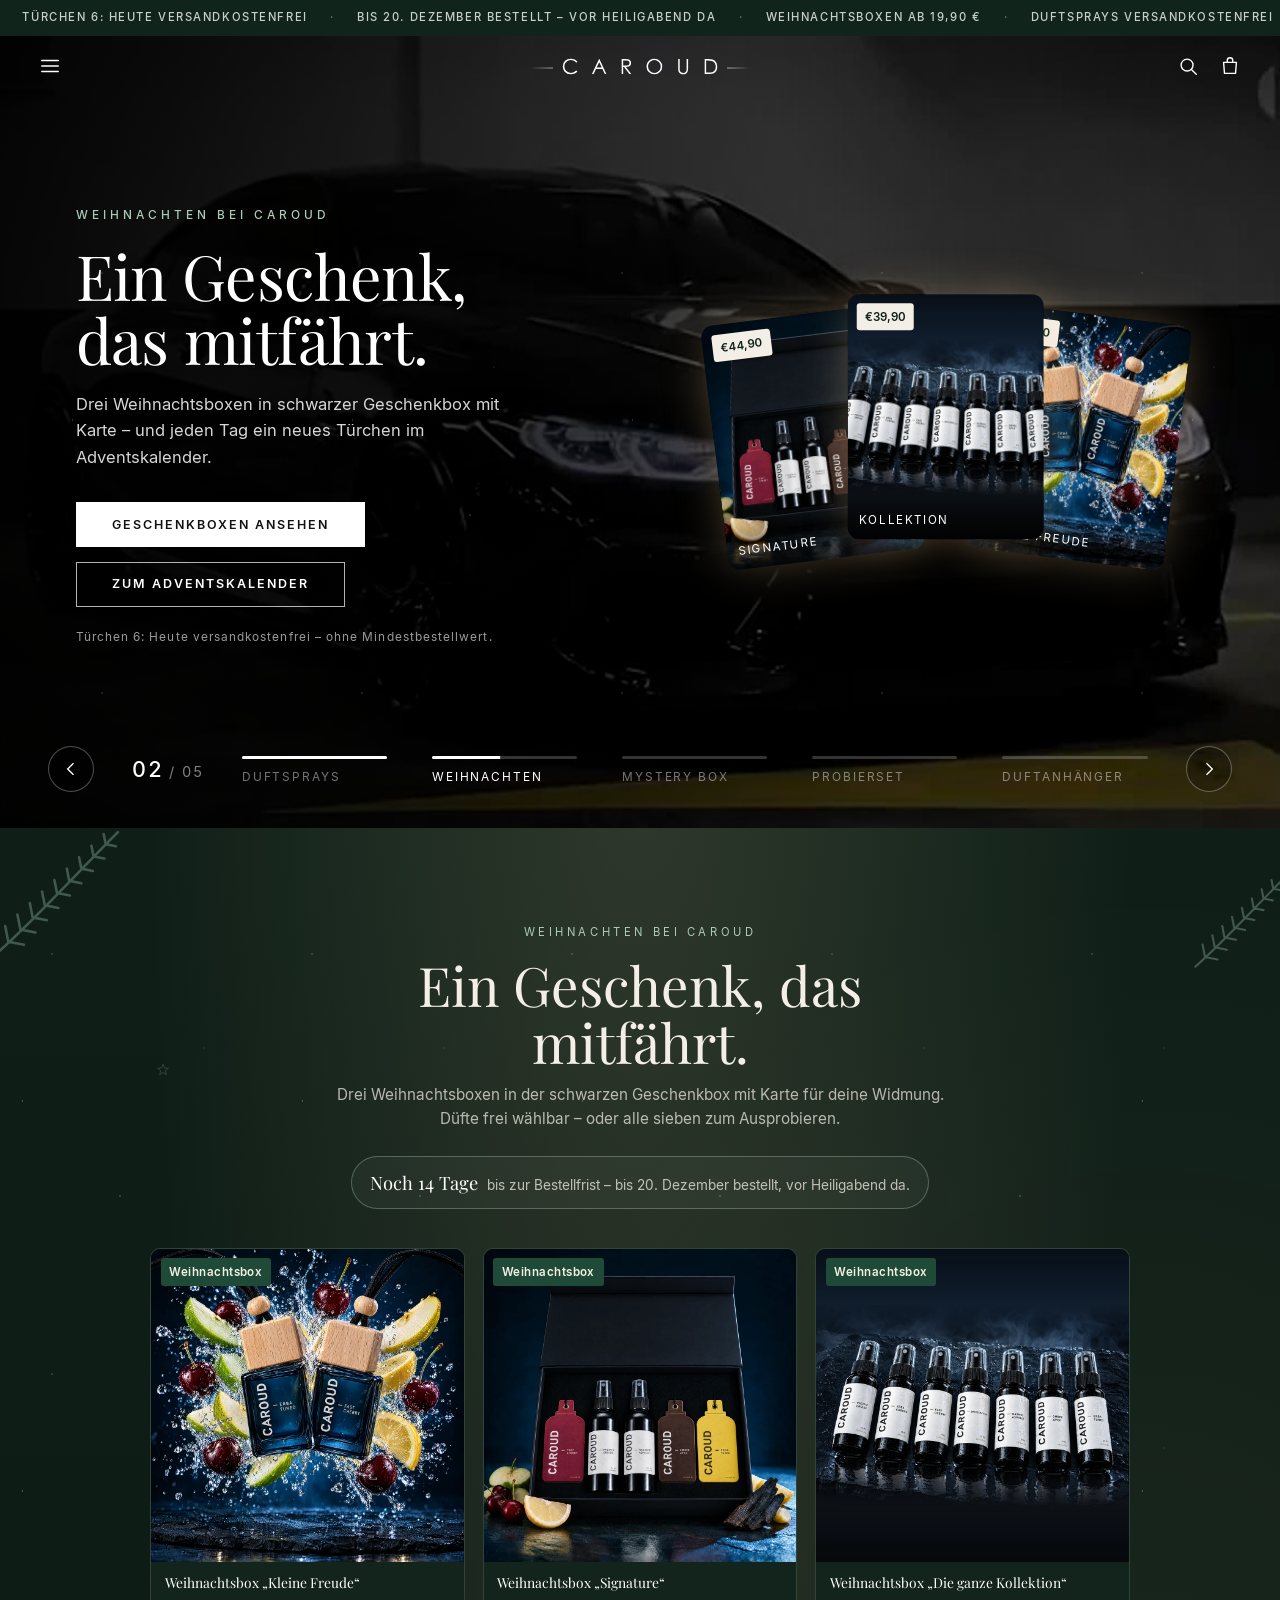
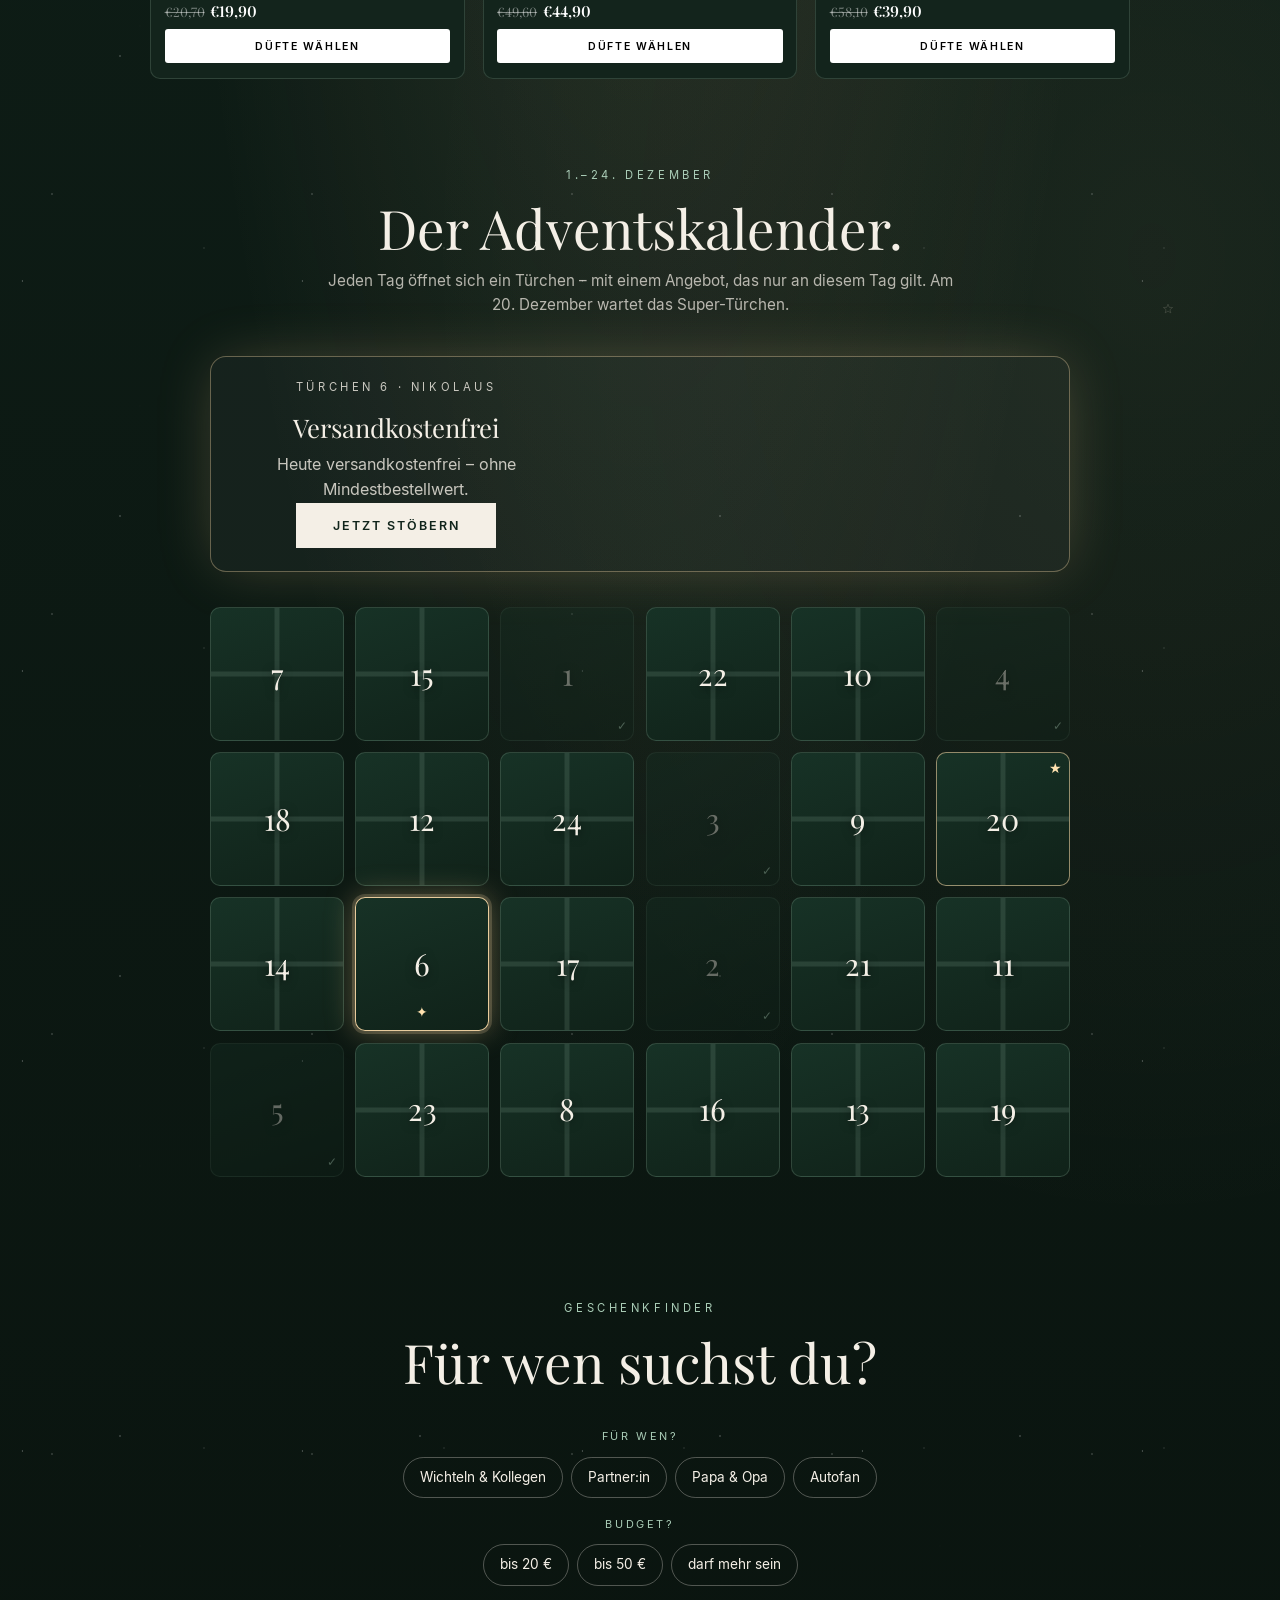
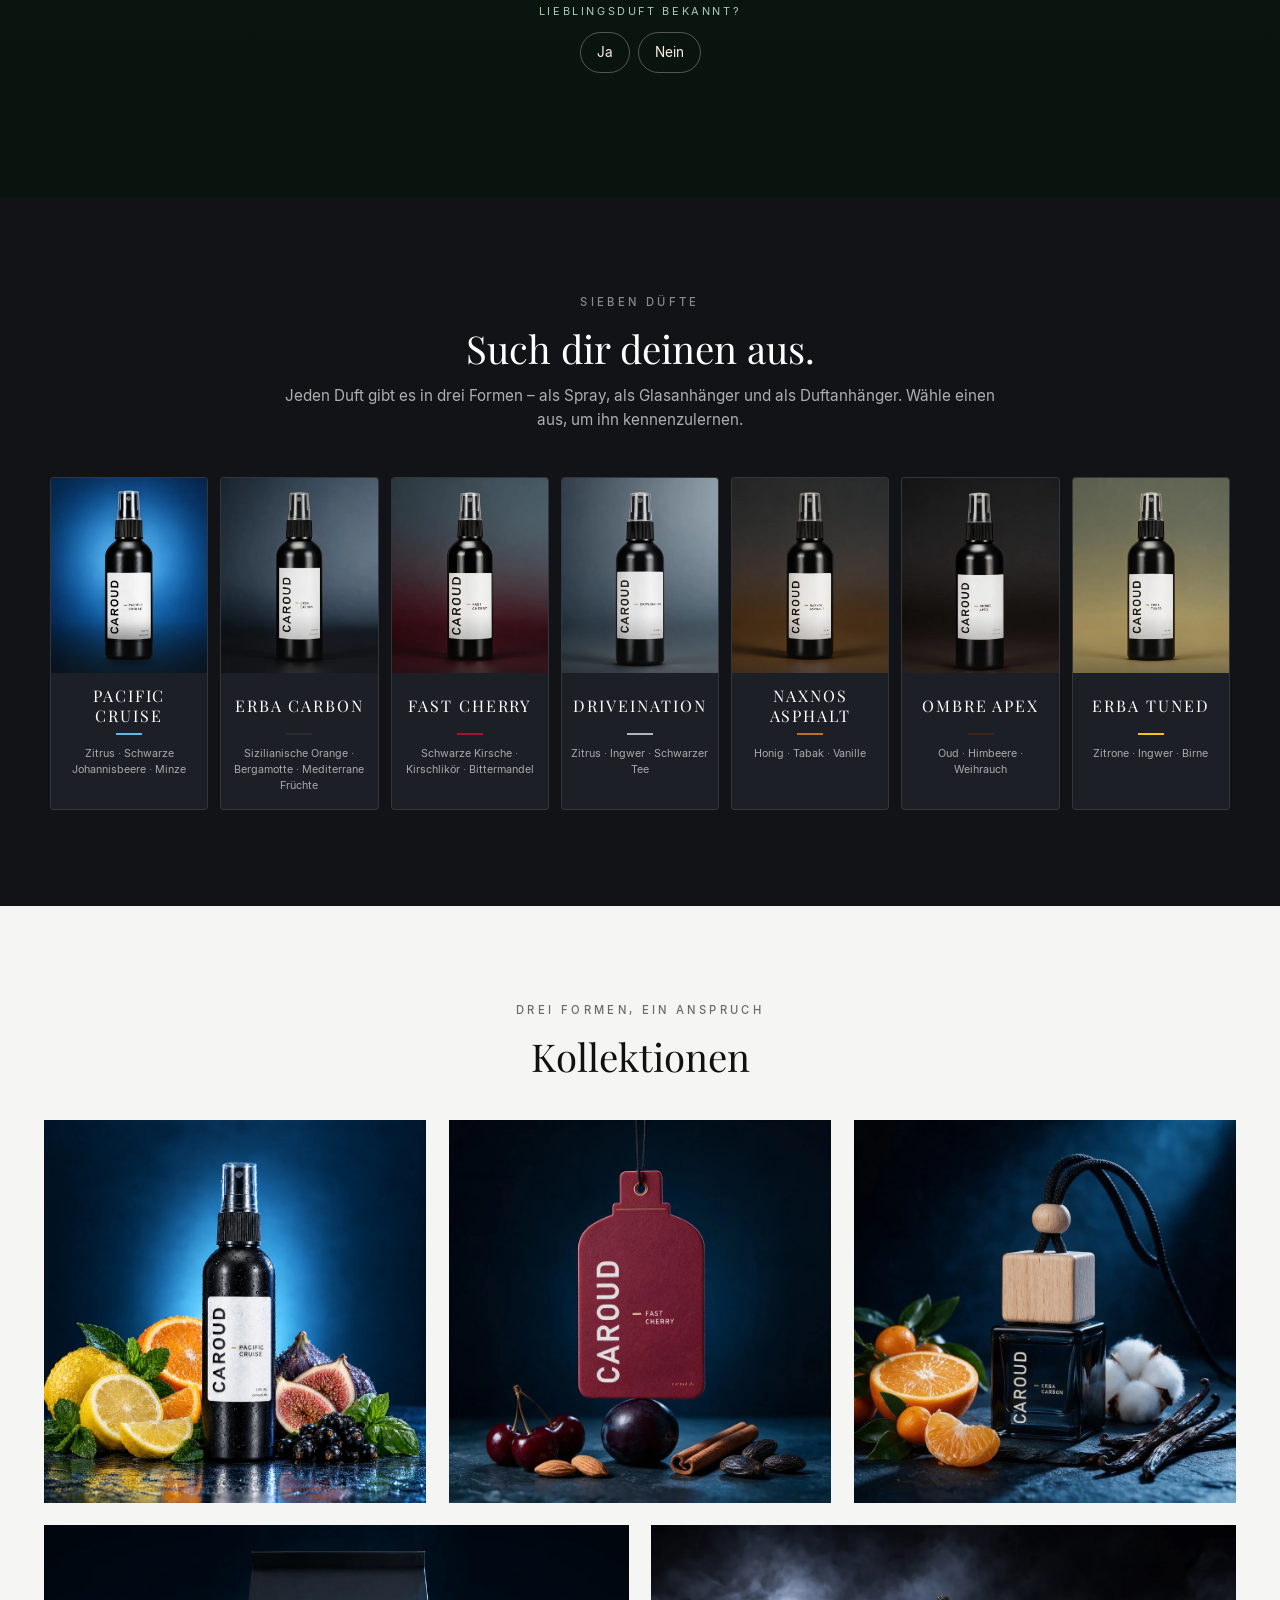
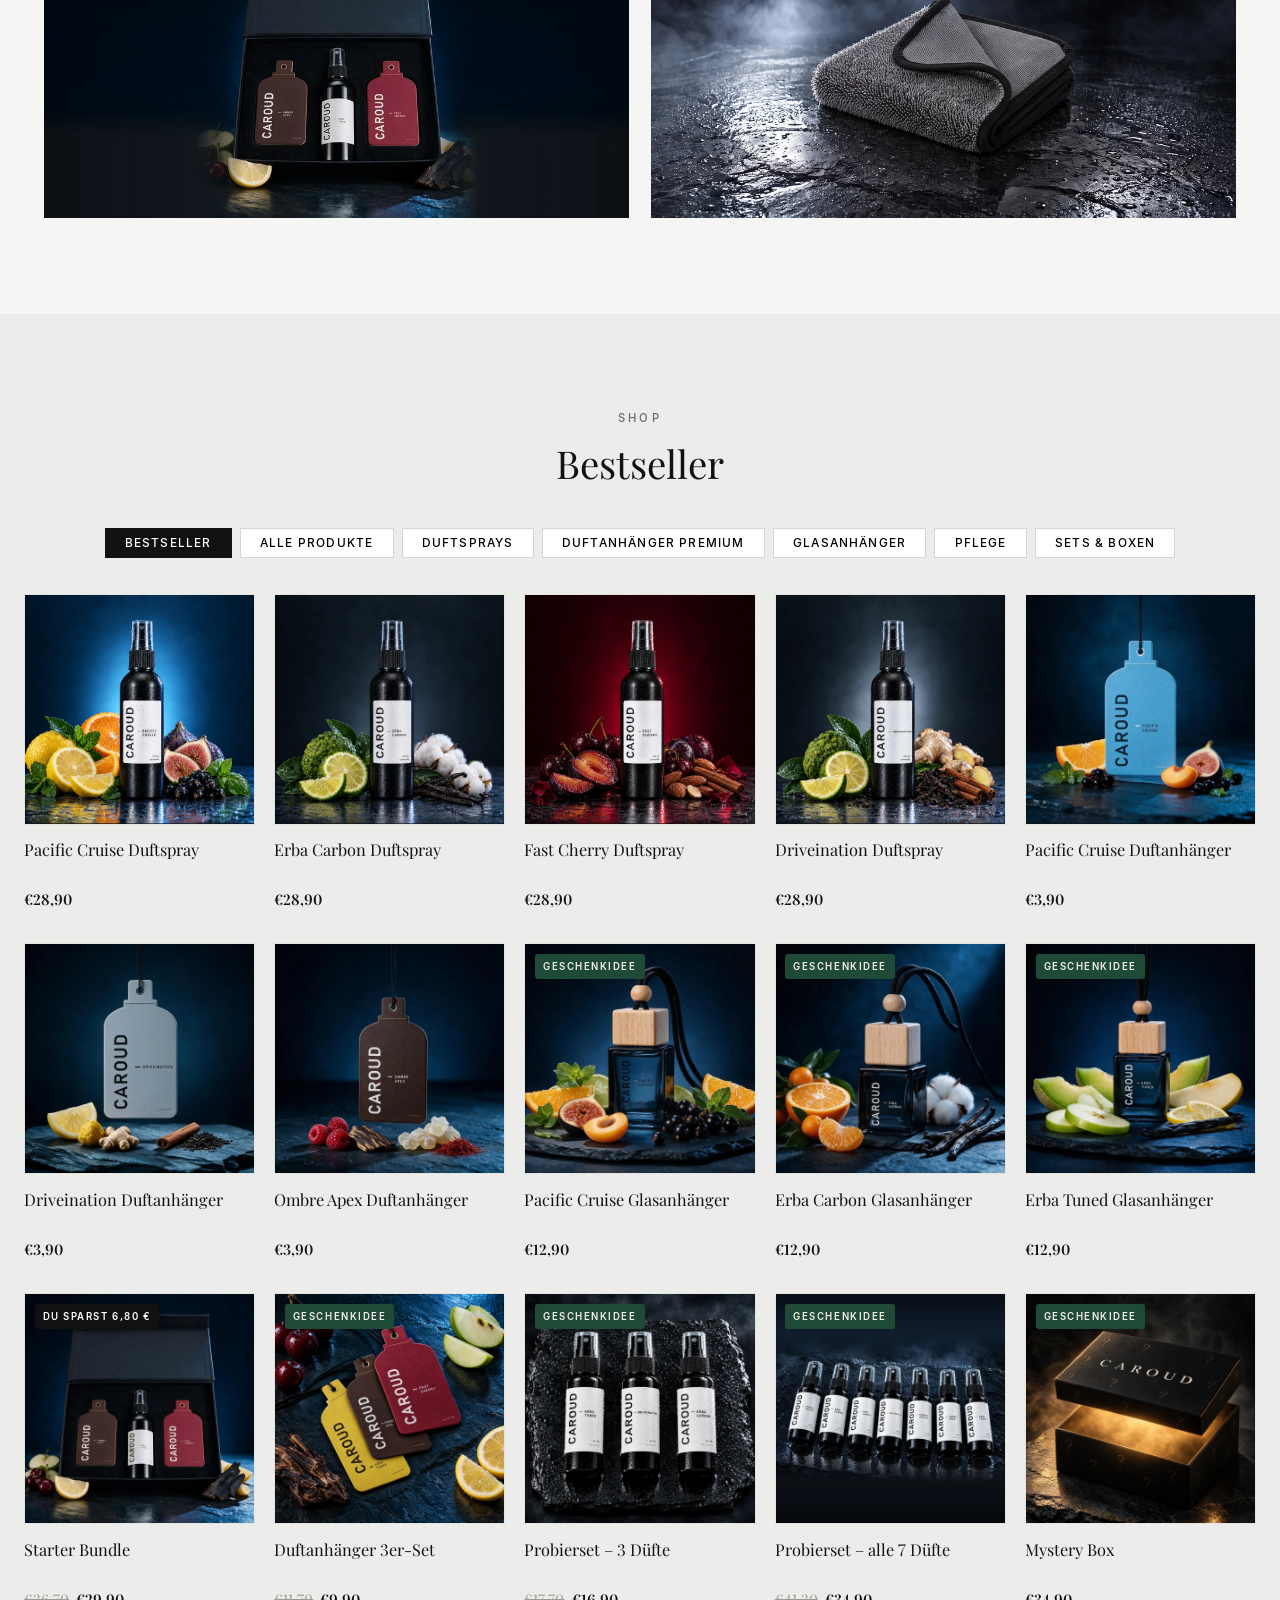
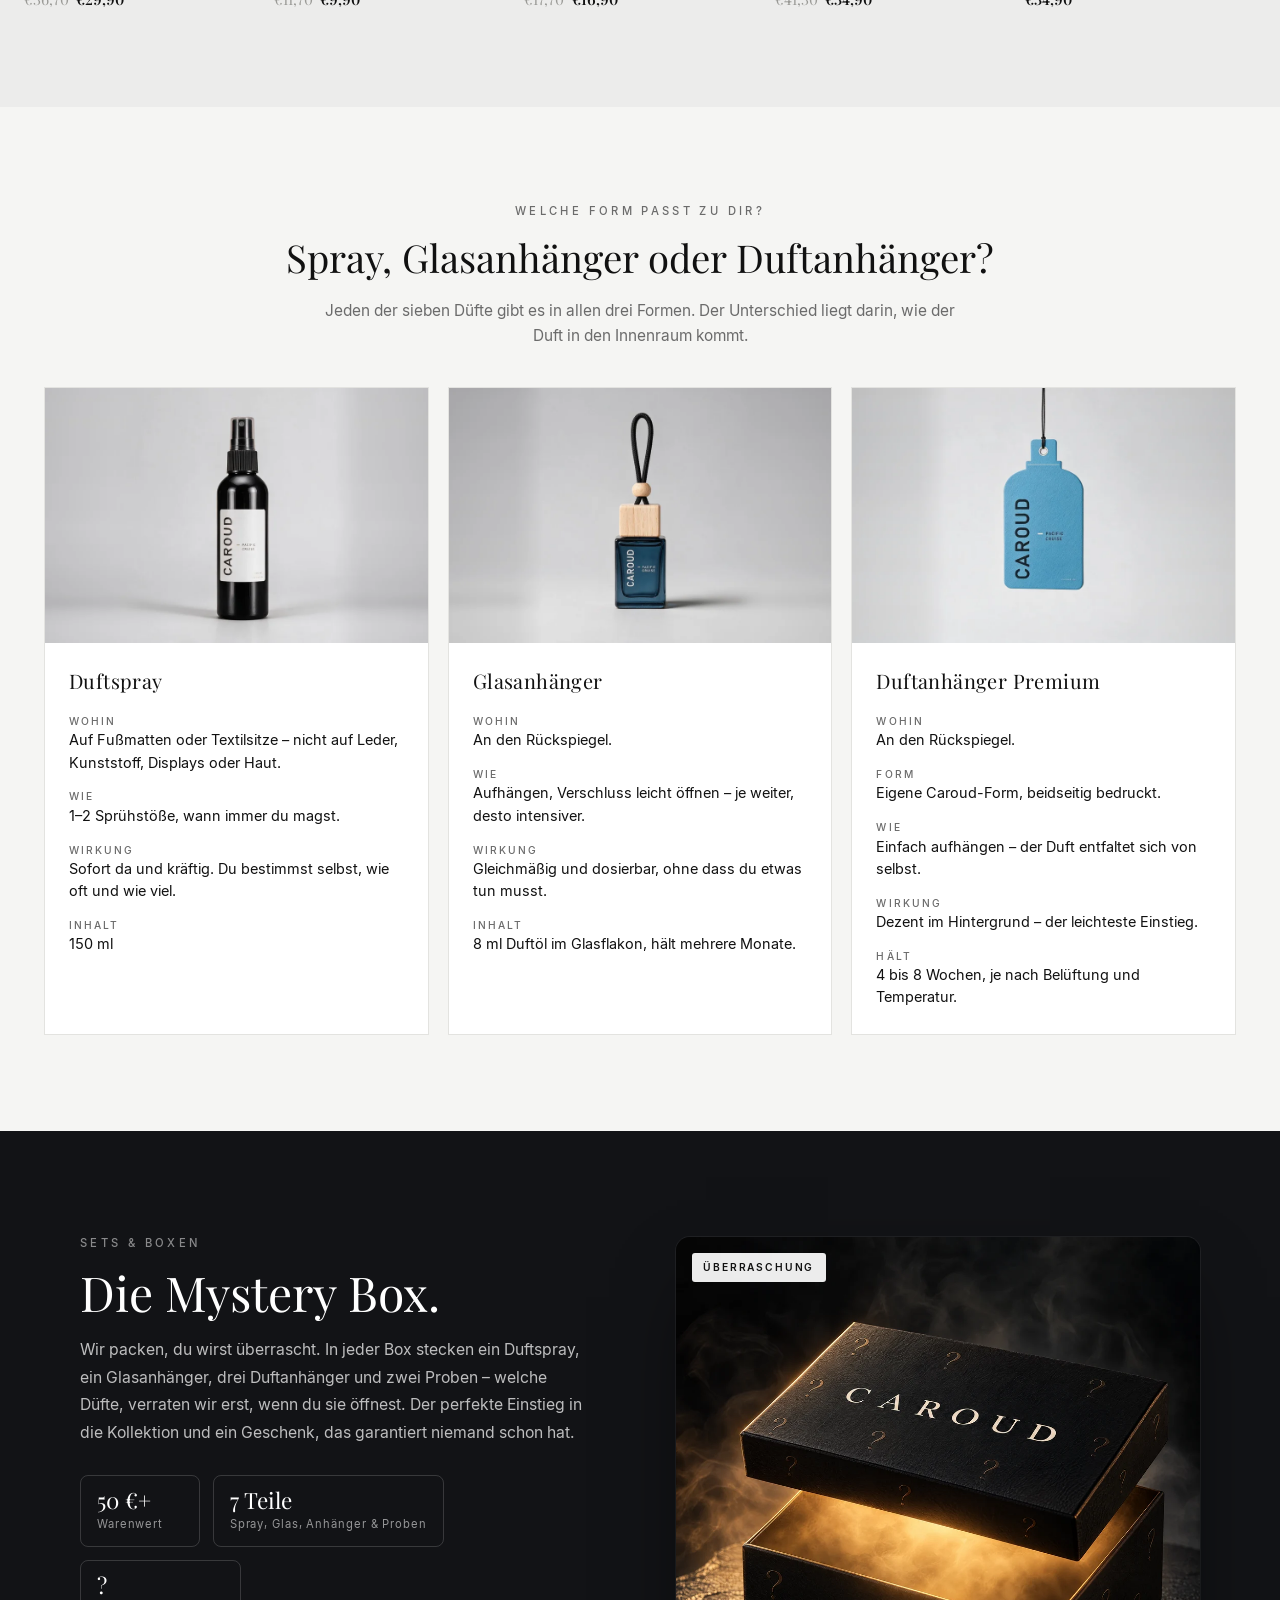
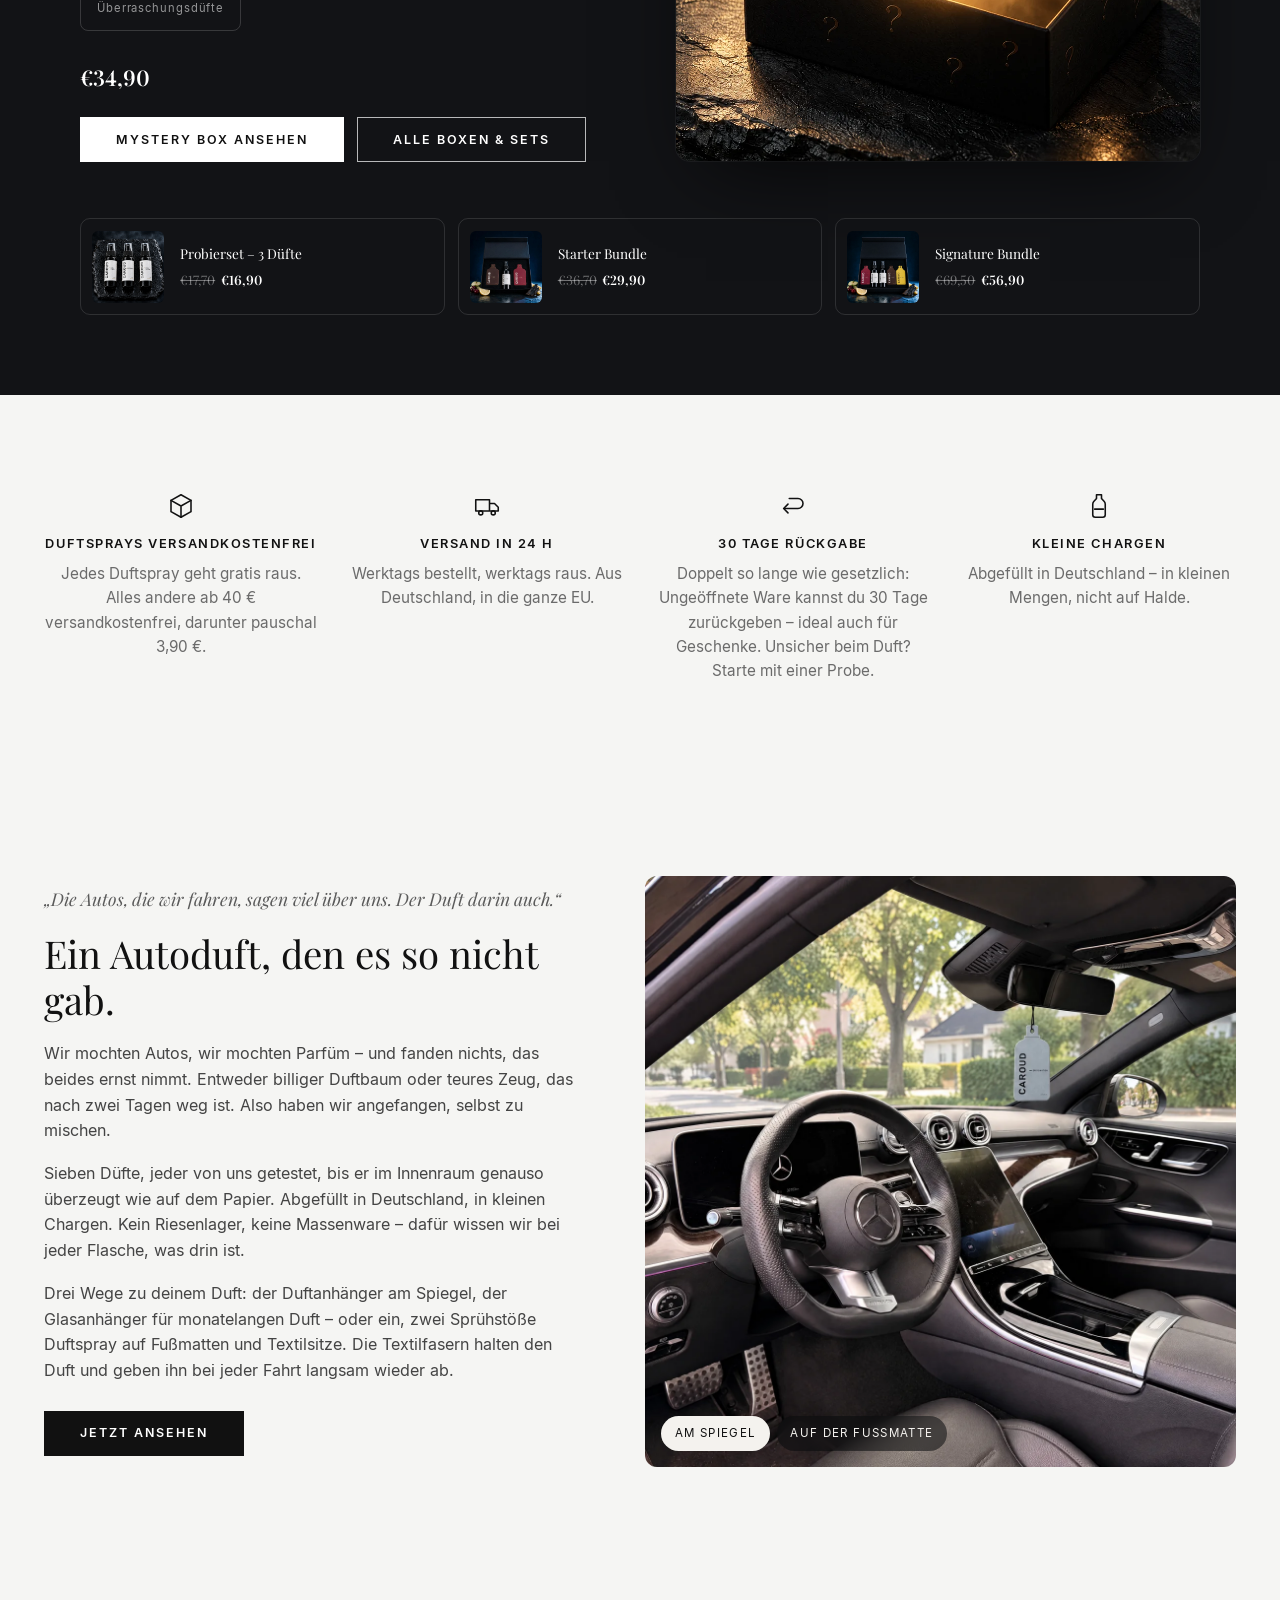
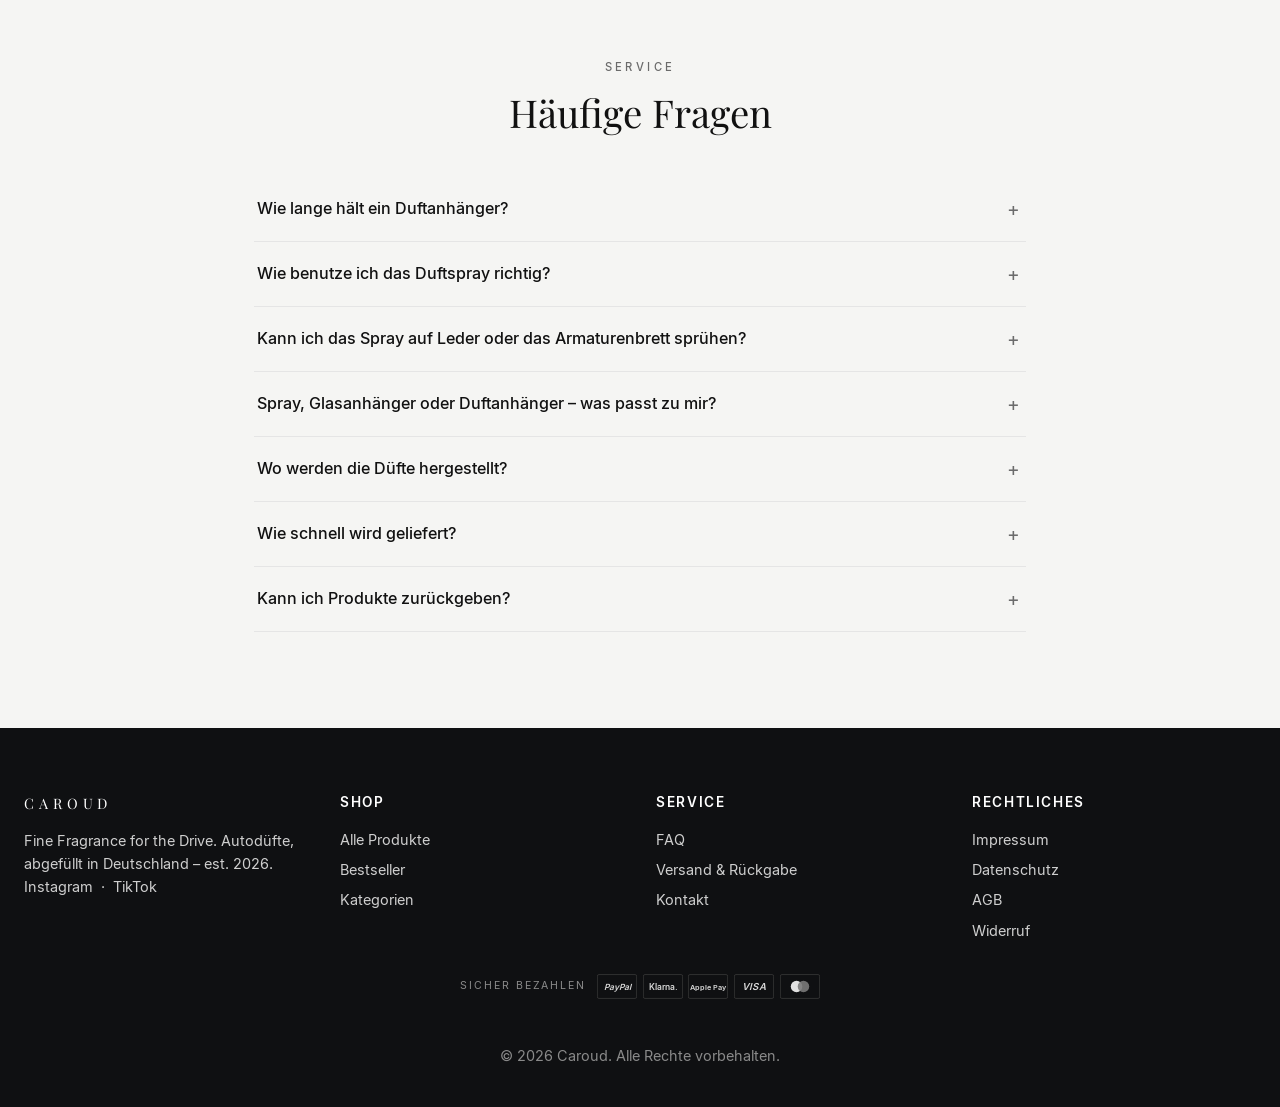
==== commit 63e84a86: "Bewertungsbereich ueber den FAQ (erscheint erst mit echten Bewertungen, Vorschau ?bewertungen=vorsch" ====
--- a/index.html
+++ b/index.html
@@ -31,7 +31,7 @@
   <!-- Überschriftenschrift vorladen, damit der Hero-Titel nicht erst in Georgia aufblitzt -->
   <link rel="preload" href="fonts/playfair-400.woff2" as="font" type="font/woff2" crossorigin>
   <link rel="preload" href="fonts/inter-400.woff" as="font" type="font/woff" crossorigin>
-  <link rel="stylesheet" href="css/style.css?v=109">
+  <link rel="stylesheet" href="css/style.css?v=110">
 
   <!-- Strukturierte Daten für Google. Produkt-Markup fehlt bewusst,
        solange keine echten Preise hinterlegt sind. -->
@@ -561,6 +561,19 @@
     </div>
   </section>
 
+  <!-- Bewertungen (erscheint erst, wenn echte Bewertungen in js/bewertungen.js stehen) -->
+  <section class="section bewertungen reveal" id="bewertungen" hidden>
+    <p class="section-kicker">Bewertungen</p>
+    <h2 class="section-title">Das sagen unsere Kunden</h2>
+    <div class="bw-kopf" id="bwKopf"></div>
+    <div class="bw-wrap">
+      <button type="button" class="bw-pfeil bw-zurueck" aria-label="Vorherige Bewertungen">&#8249;</button>
+      <div class="bw-reihe" id="bwReihe" tabindex="0" aria-label="Kundenbewertungen"></div>
+      <button type="button" class="bw-pfeil bw-weiter" aria-label="Weitere Bewertungen">&#8250;</button>
+    </div>
+    <p class="bw-hinweis">Hier erscheinen nur Bewertungen von Kundinnen und Kunden, die bei uns bestellt haben. Wir prüfen jede Bewertung vor der Veröffentlichung anhand der Bestellung.</p>
+  </section>
+
   <!-- FAQ -->
   <section class="section faq-section reveal" id="faq">
     <p class="section-kicker">Service</p>
@@ -666,6 +679,7 @@
   <div class="toast" id="toast" hidden></div>
 
   <script src="js/products.js?v=114"></script>
+  <script src="js/bewertungen.js?v=1"></script>
   <script src="js/main.js?v=108"></script>
 </body>
 </html>
--- a/css/style.css
+++ b/css/style.css
@@ -2805,3 +2805,40 @@
 .logo img { height: 17px; }
 @media (max-width: 640px) { .logo img { height: 13px; } }
 @media (max-width: 370px) { .logo img { height: 11.5px; } }
+
+/* v159 – Kundenbewertungen über den FAQ */
+.bewertungen { padding-bottom: 3rem; }
+.bw-kopf { text-align: center; margin: -1.4rem 0 2.2rem; }
+.bw-schnitt { display: inline-flex; align-items: center; gap: .7rem; flex-wrap: wrap; justify-content: center; }
+.bw-note { font-family: var(--serif); font-size: 2rem; line-height: 1; }
+.bw-anzahl { font-size: .82rem; color: var(--grey); }
+.bw-vorschau { display: table; margin: .9rem auto 0; font-size: .78rem; color: #8a5a00; background: #fff4dc; padding: .35rem .8rem; border-radius: 99px; }
+.bw-sterne { display: inline-flex; gap: 2px; }
+.bw-sterne svg { width: 16px; height: 16px; }
+.bw-sterne svg.voll { fill: var(--black); }
+.bw-sterne svg.leer { fill: none; stroke: #bdbdb8; stroke-width: 1.3; }
+.bw-kopf .bw-sterne svg { width: 18px; height: 18px; }
+.bw-wrap { position: relative; }
+.bw-reihe { display: flex; gap: 20px; overflow-x: auto; scroll-snap-type: x mandatory; scrollbar-width: none; padding: 4px 2px 10px; }
+.bw-reihe::-webkit-scrollbar { display: none; }
+.bw-karte { flex: 0 0 calc((100% - 40px) / 3); scroll-snap-align: start; background: var(--white); border: 1px solid var(--line); border-radius: 14px; padding: 1.5rem 1.5rem 1.3rem; display: flex; flex-direction: column; gap: .9rem; min-height: 240px; }
+.bw-oben { display: flex; align-items: center; justify-content: space-between; gap: .6rem; }
+.bw-check { font-size: .68rem; letter-spacing: .06em; color: var(--grey); display: inline-flex; align-items: center; gap: .3rem; }
+.bw-check::before { content: ""; width: 12px; height: 12px; border-radius: 50%; background: var(--black) url("data:image/svg+xml,%3Csvg xmlns='http://www.w3.org/2000/svg' viewBox='0 0 12 12'%3E%3Cpath d='M3.2 6.2l1.8 1.7 3.8-3.9' fill='none' stroke='white' stroke-width='1.4' stroke-linecap='round' stroke-linejoin='round'/%3E%3C/svg%3E") center/100% no-repeat; }
+.bw-text { font-size: .93rem; line-height: 1.65; color: #2a2a2a; flex: 1; }
+.bw-produkt { font-size: .74rem; letter-spacing: .08em; text-transform: uppercase; color: var(--grey); }
+.bw-fuss { display: flex; align-items: center; gap: .6rem; border-top: 1px solid var(--line); padding-top: .9rem; }
+.bw-ini { width: 32px; height: 32px; border-radius: 8px; background: var(--ink); color: #f4f2ee; display: grid; place-items: center; font-size: .72rem; font-weight: 600; letter-spacing: .04em; }
+.bw-name { font-size: .86rem; font-weight: 500; }
+.bw-datum { margin-left: auto; font-size: .78rem; color: var(--grey); }
+.bw-pfeil { position: absolute; top: 50%; transform: translateY(-50%); width: 40px; height: 40px; border-radius: 50%; border: 0; background: var(--ink); color: #fff; font-size: 1.5rem; line-height: 1; cursor: pointer; z-index: 2; box-shadow: 0 4px 14px rgba(0,0,0,.18); transition: opacity .25s ease; }
+.bw-zurueck { left: -18px; } .bw-weiter { right: -18px; }
+.bw-pfeil:disabled { opacity: 0; pointer-events: none; }
+.bw-passt .bw-pfeil { display: none; }
+.bw-hinweis { text-align: center; font-size: .74rem; color: var(--grey); margin-top: 1.4rem; }
+@media (max-width: 899px) { .bw-karte { flex-basis: calc((100% - 20px) / 2); } }
+@media (max-width: 640px) {
+  .bw-karte { flex-basis: 84%; min-height: 0; }
+  .bw-pfeil { display: none; }
+  .bw-kopf { margin-top: -.6rem; }
+}
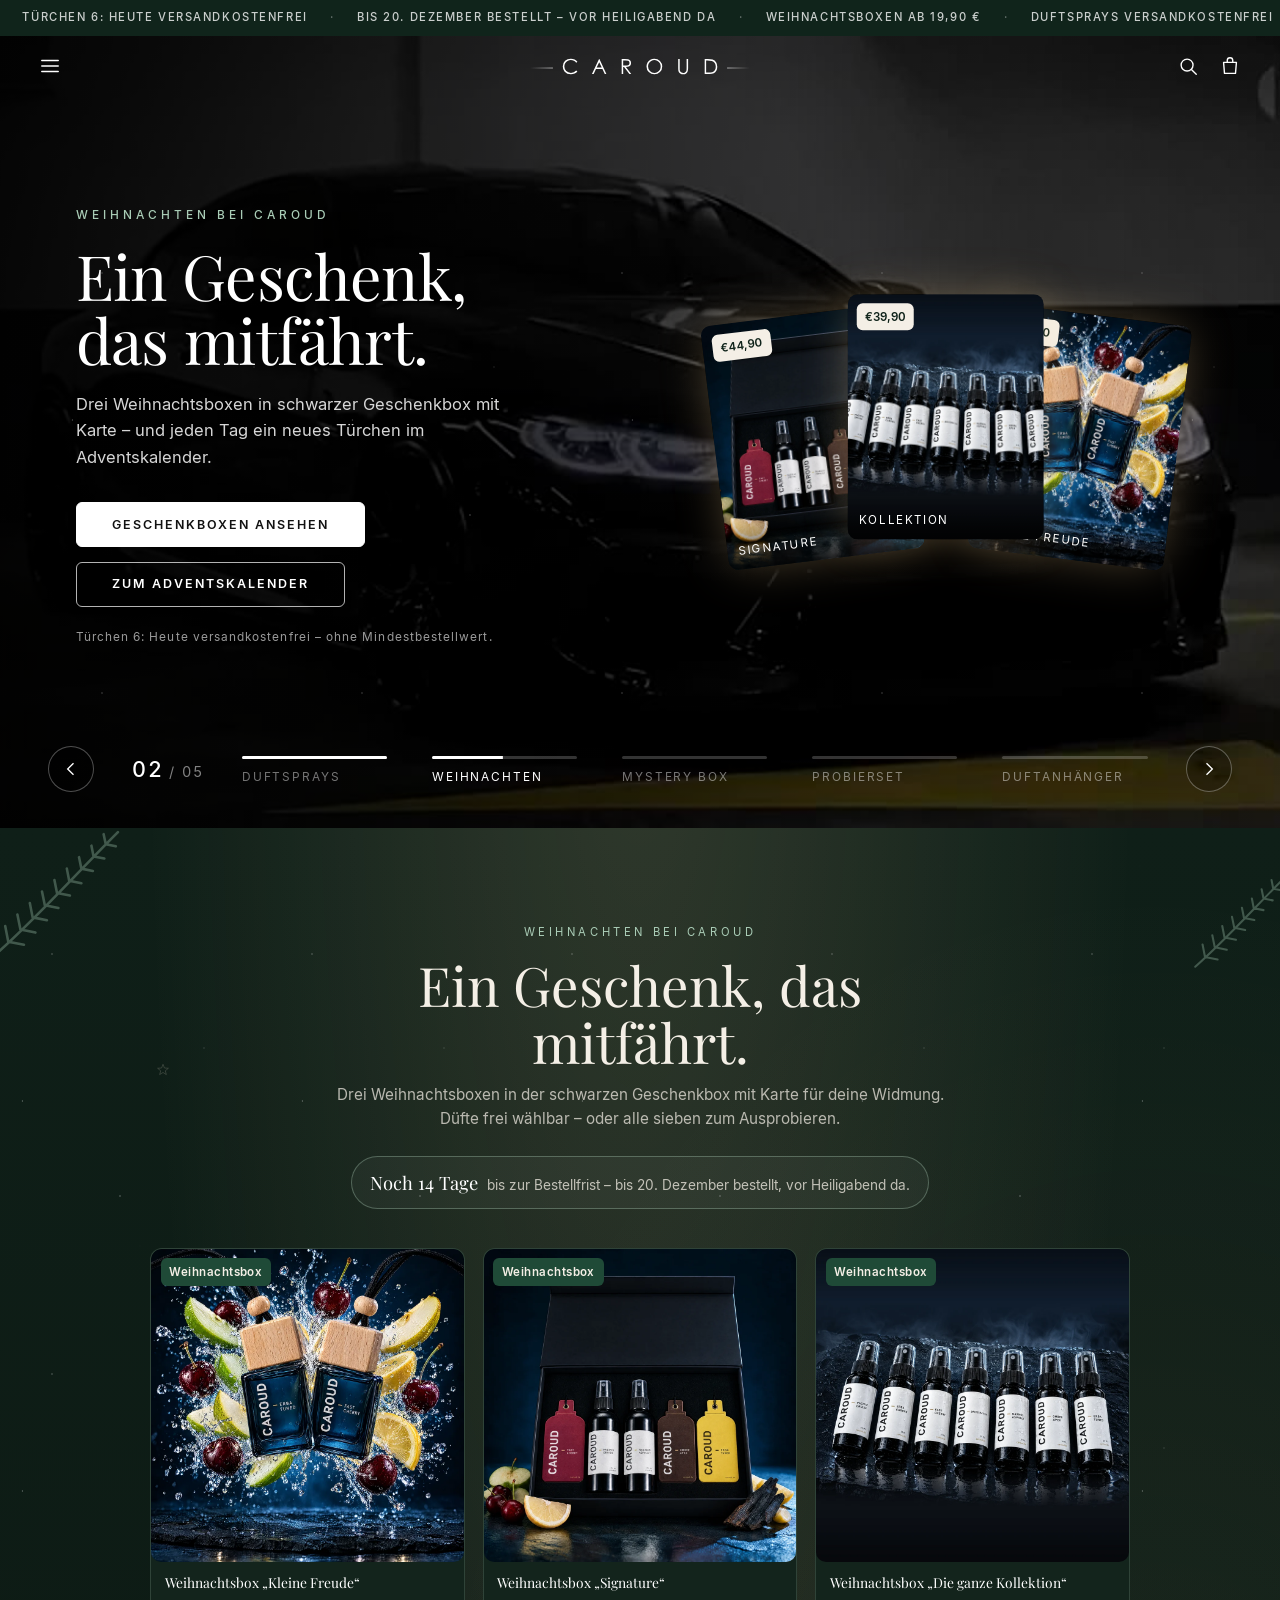
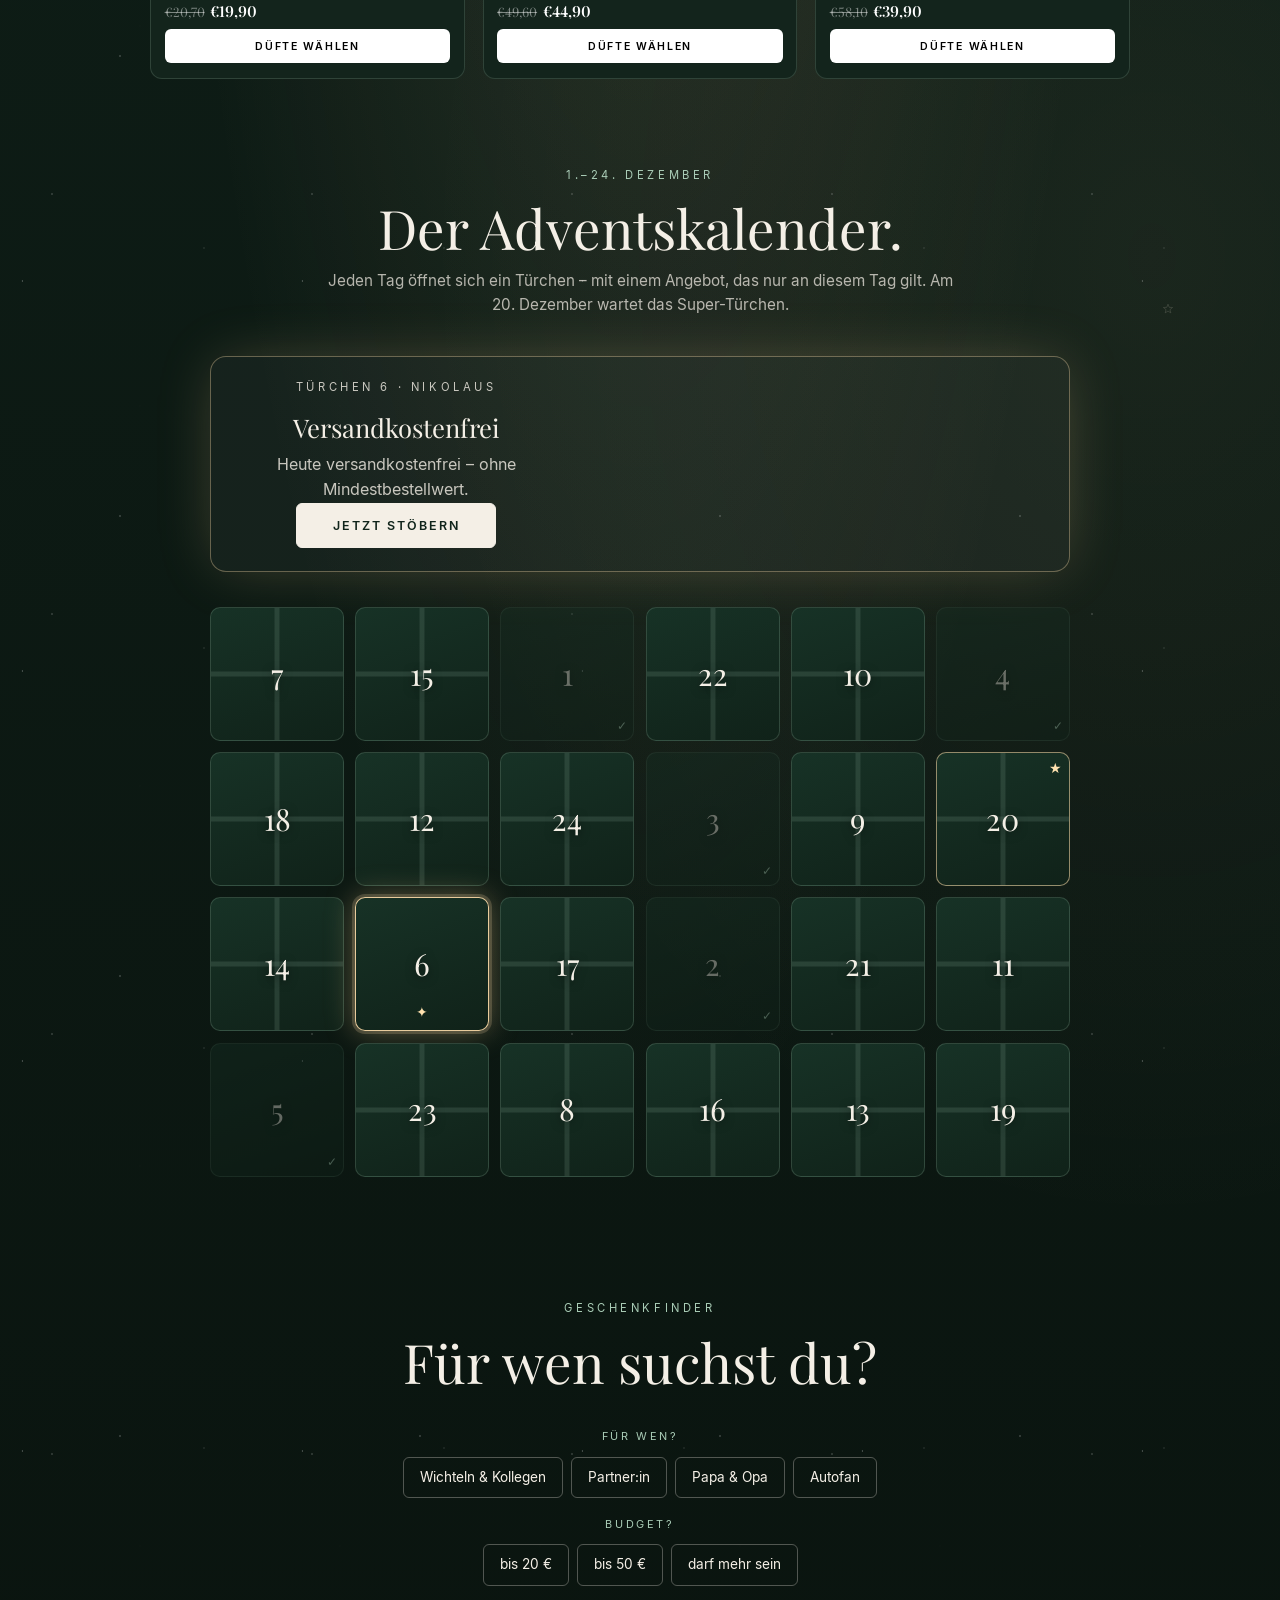
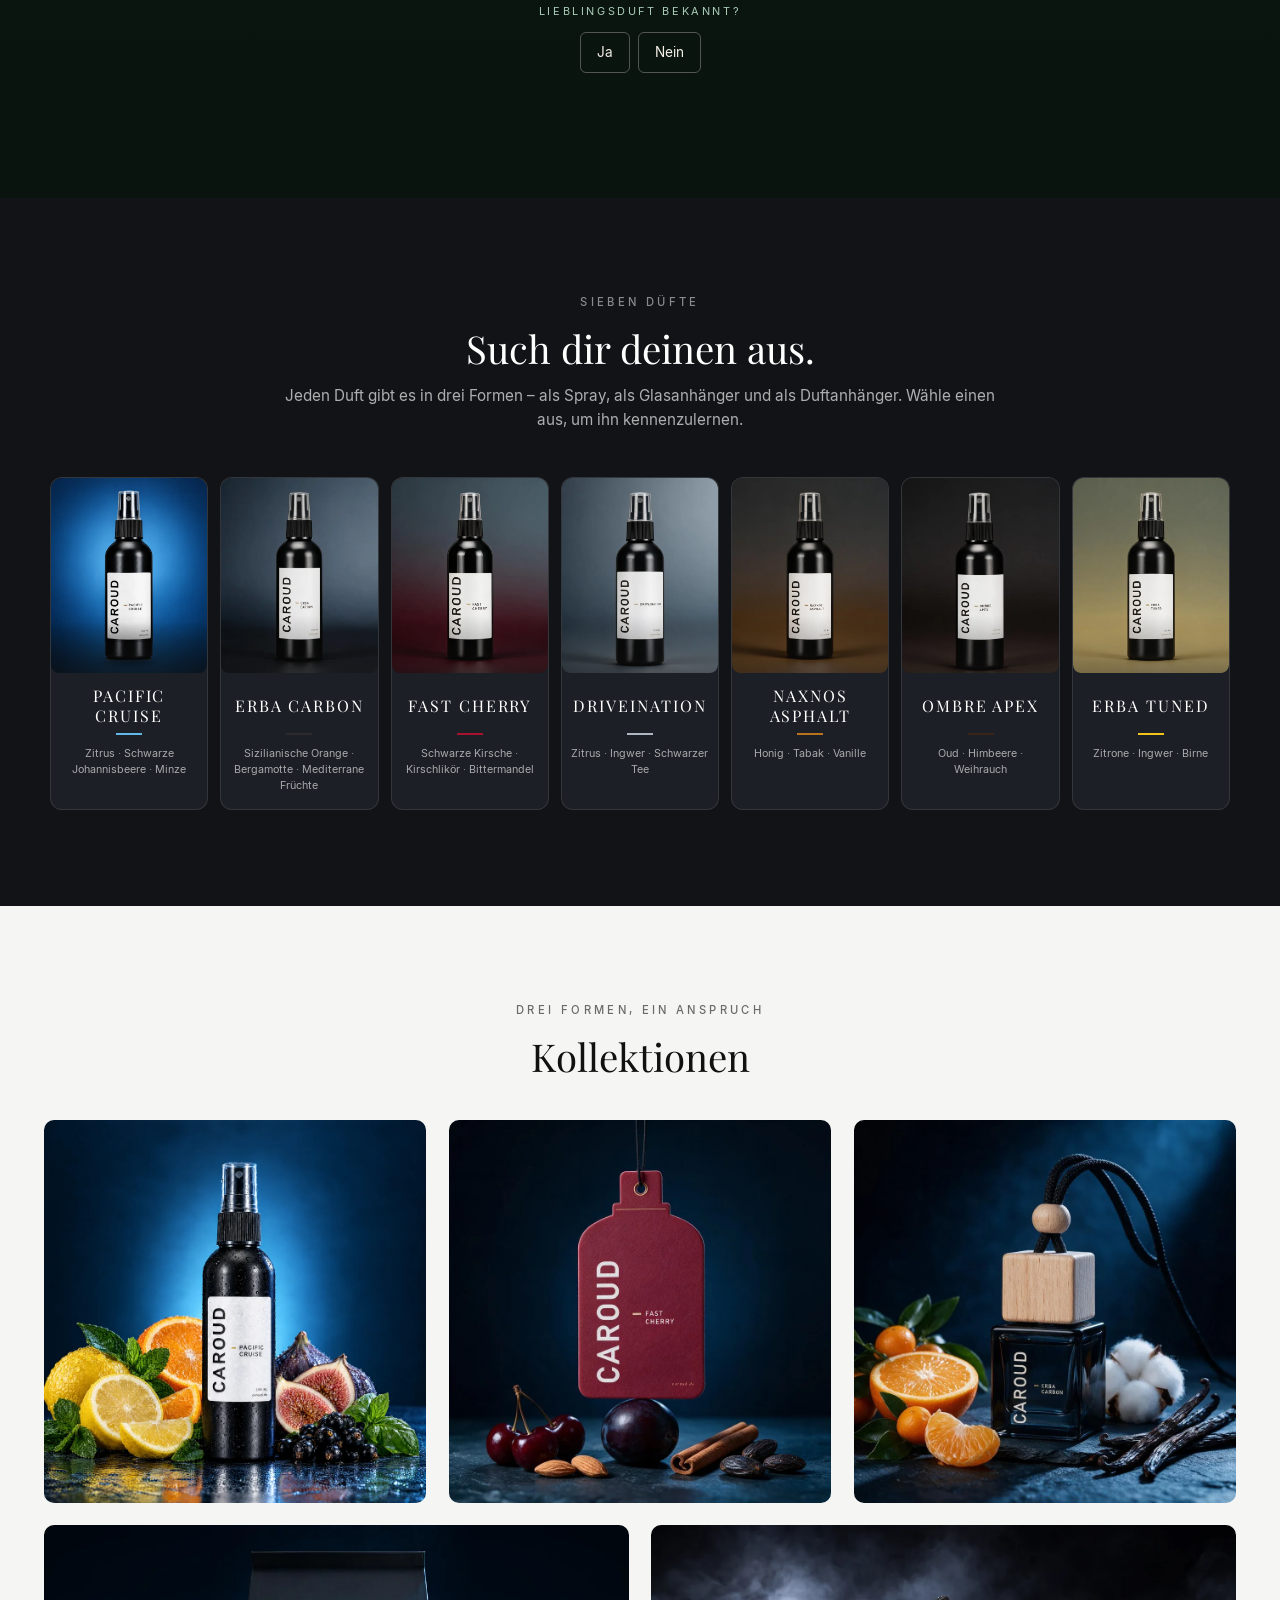
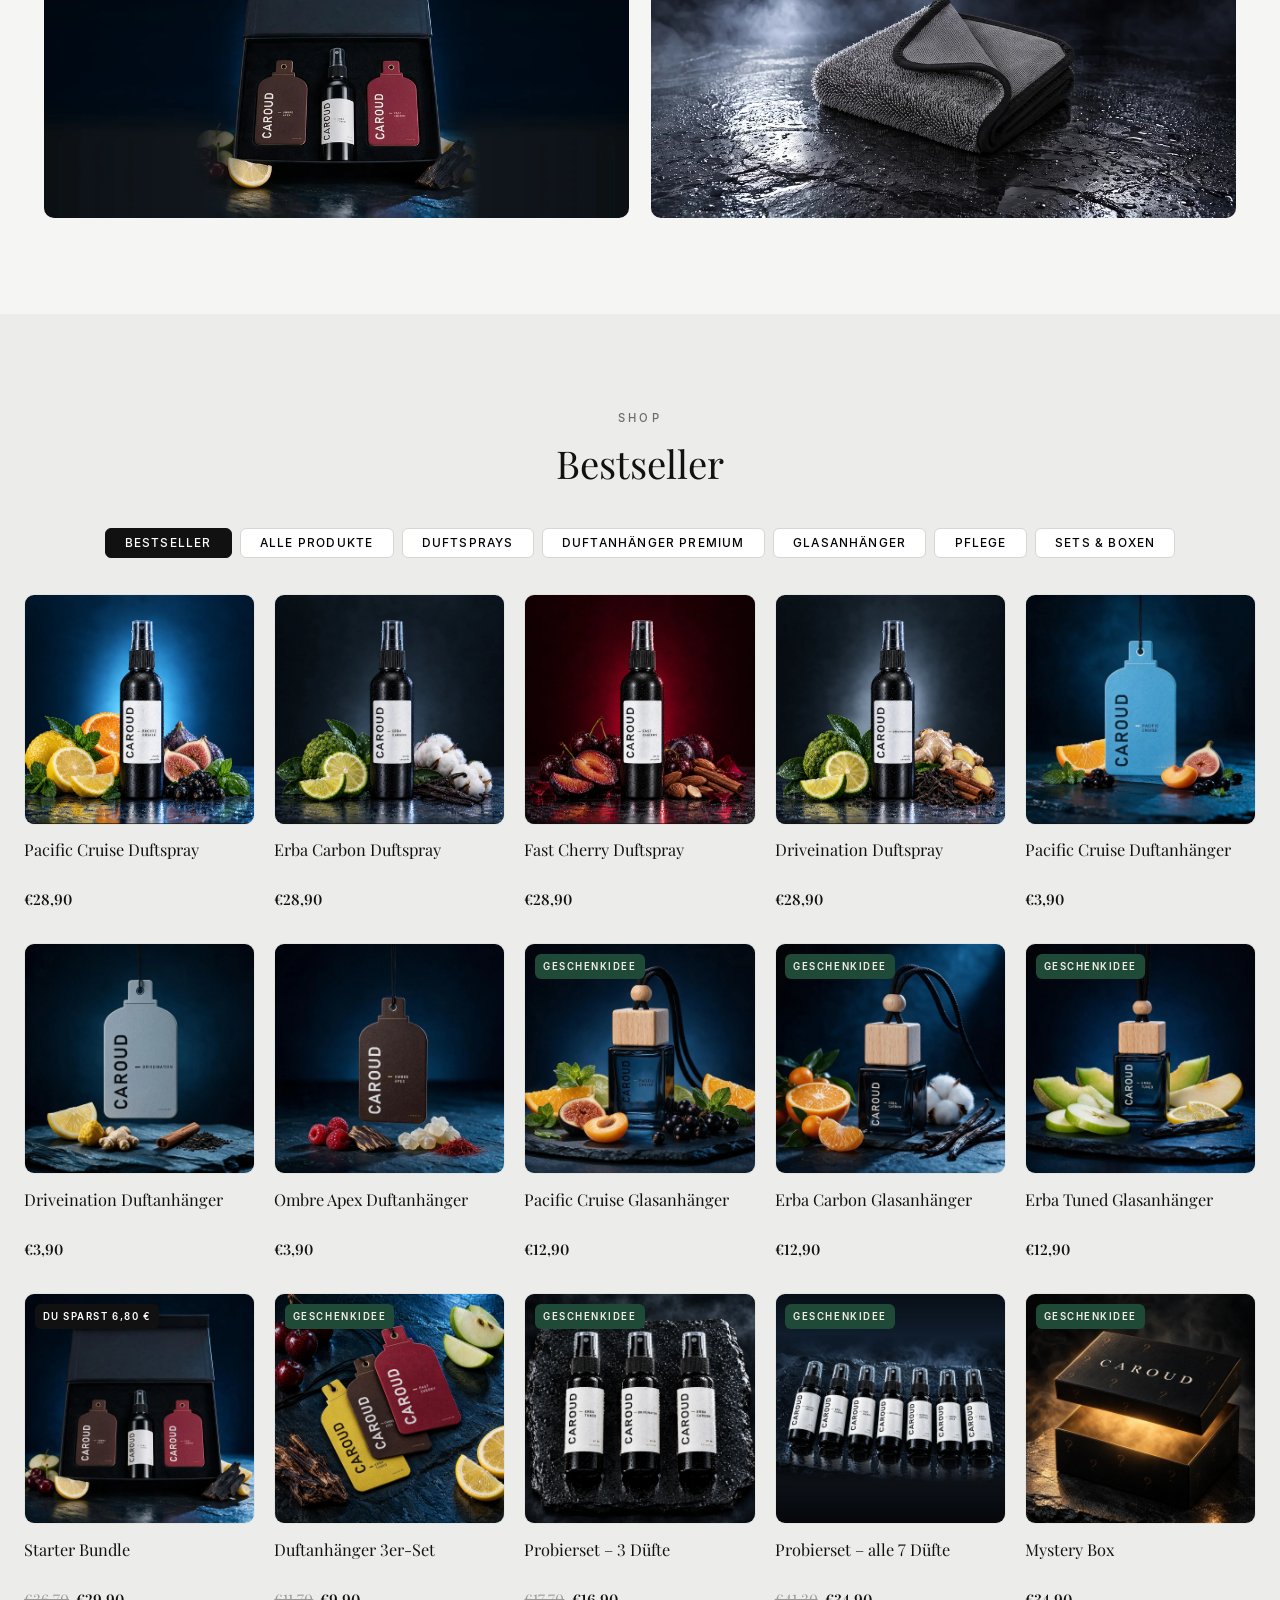
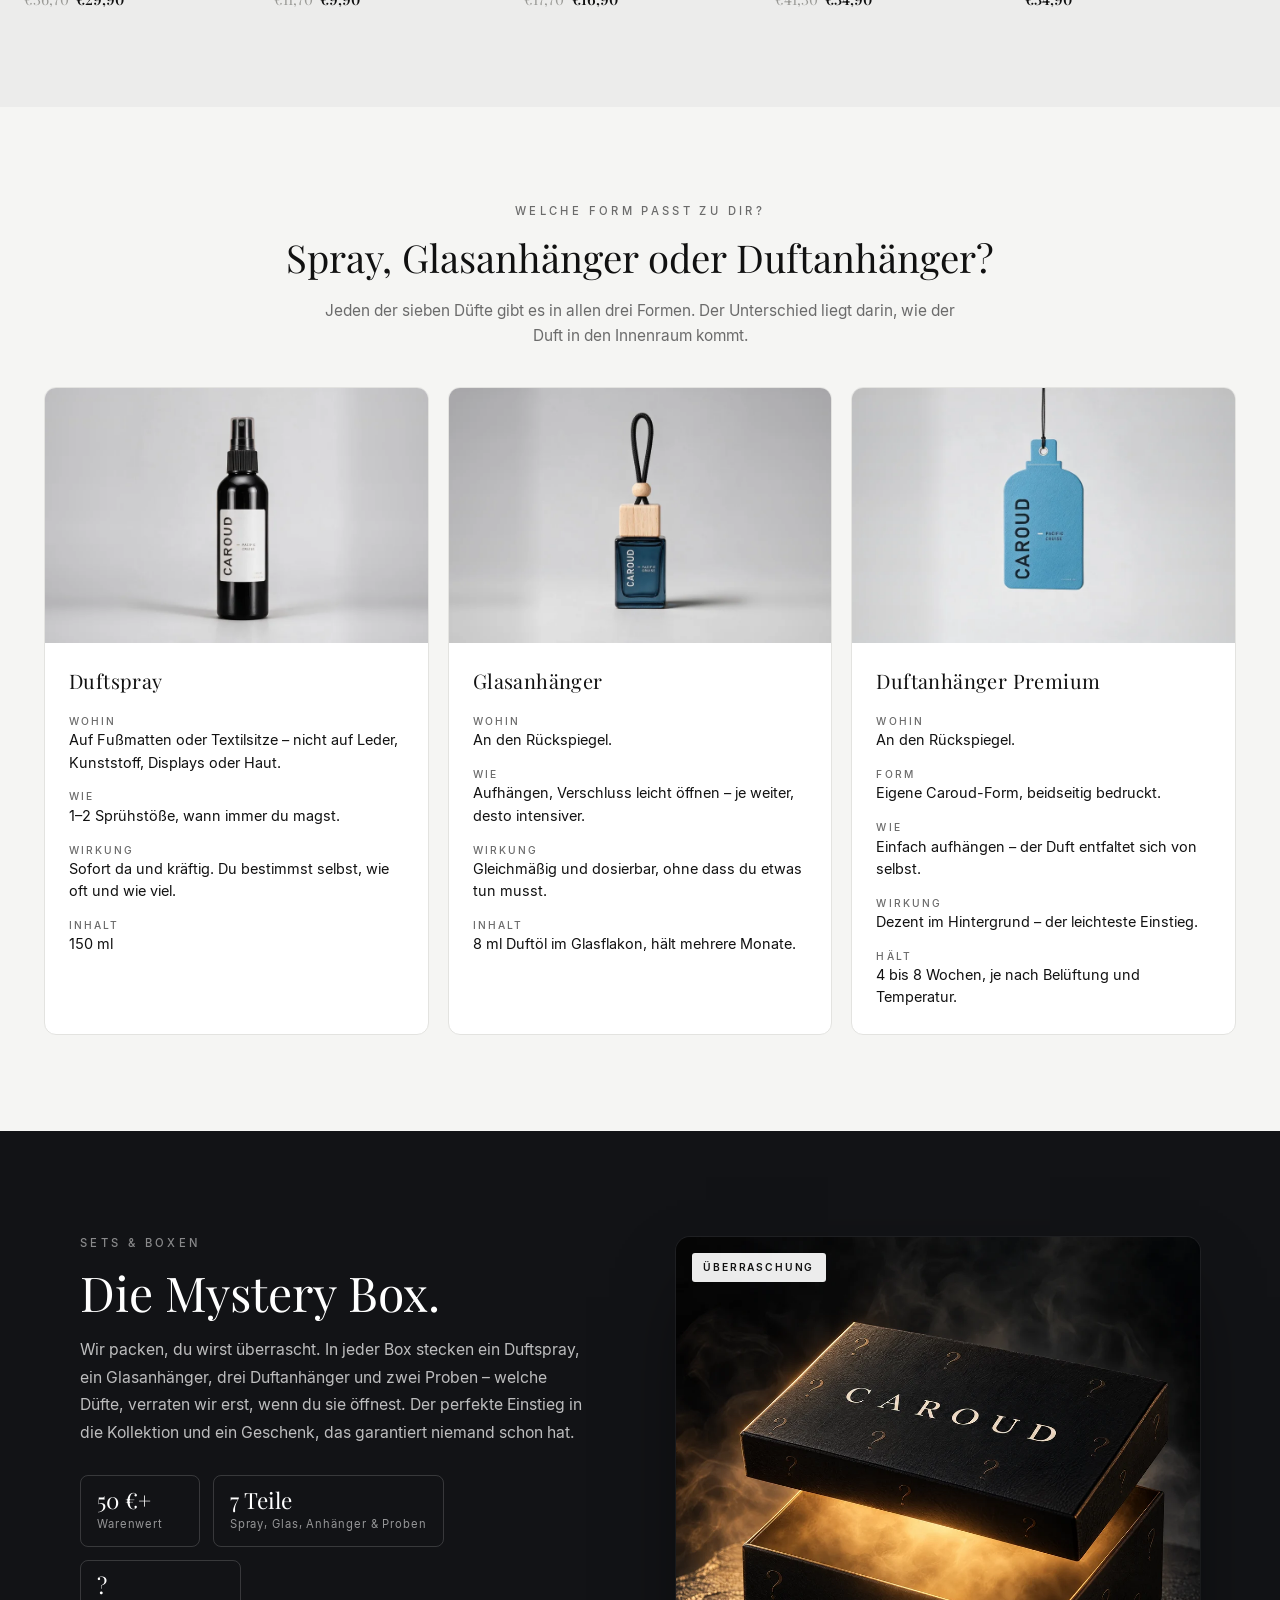
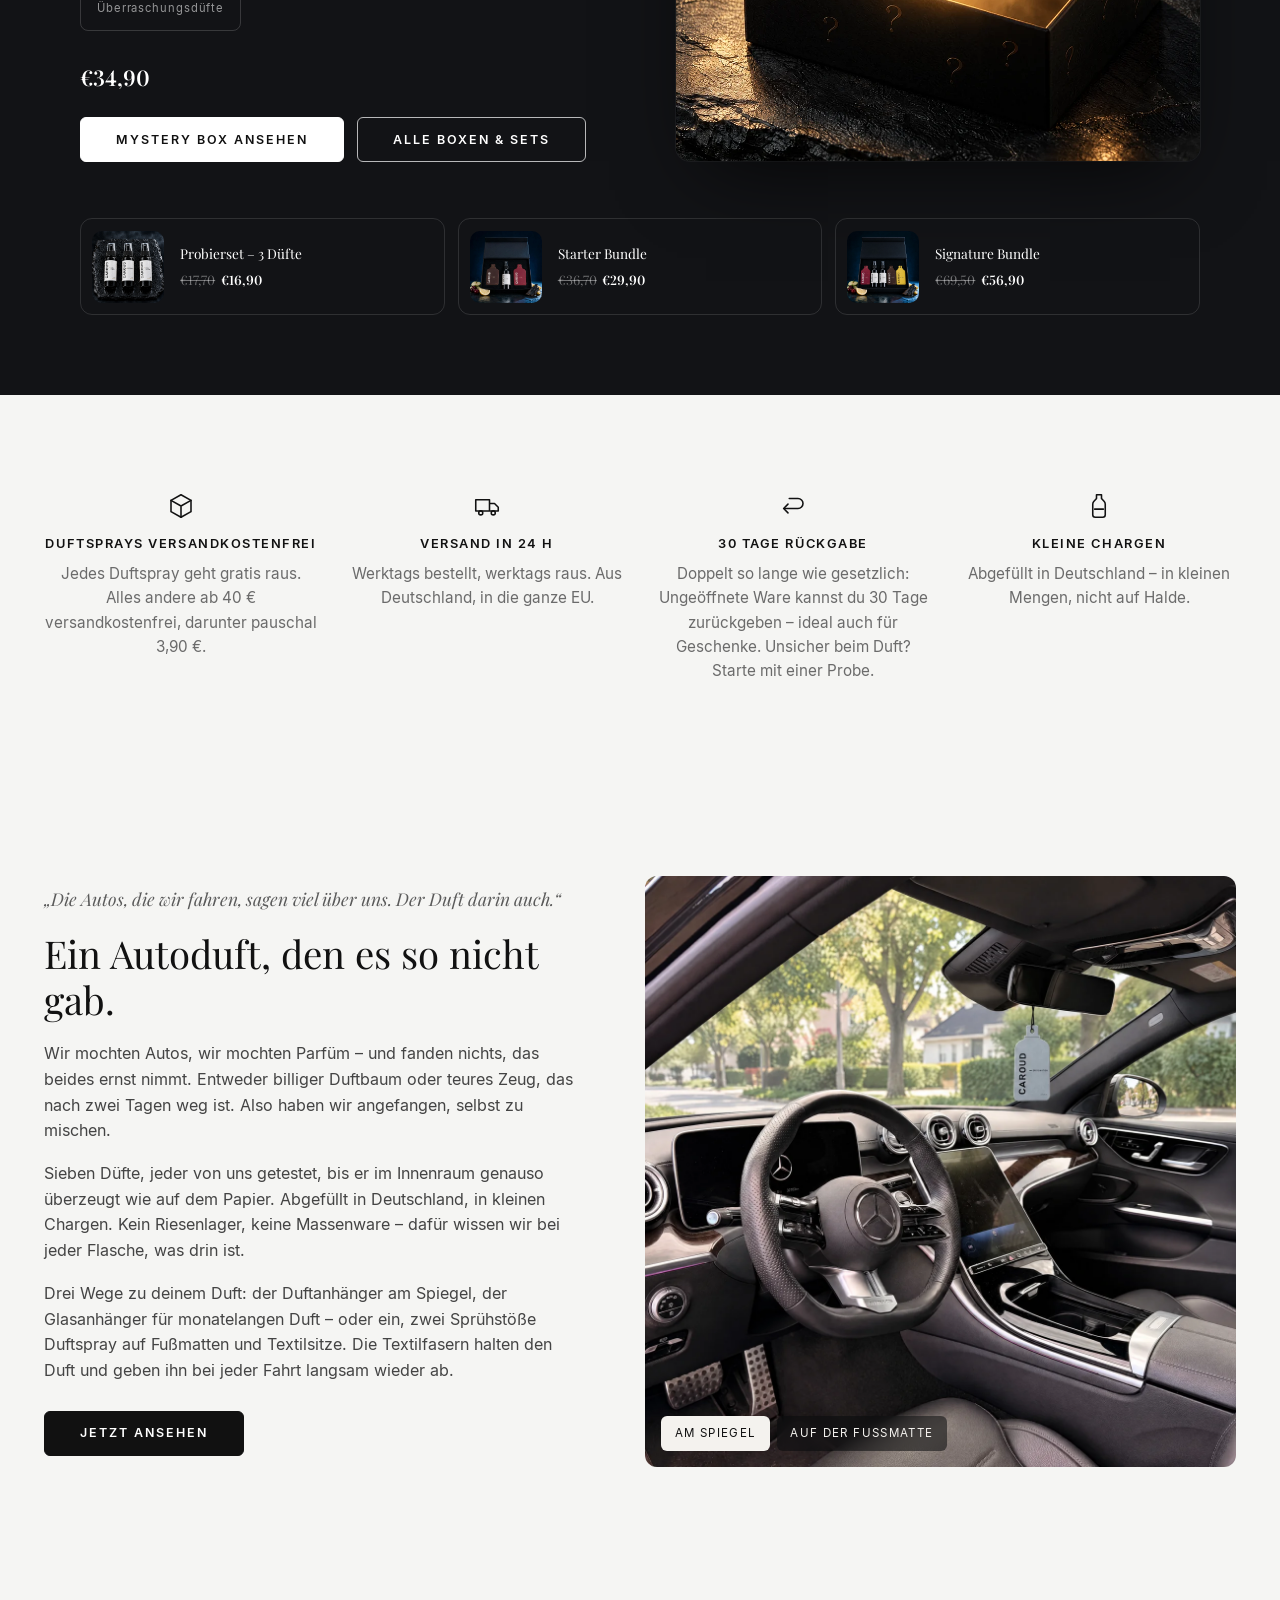
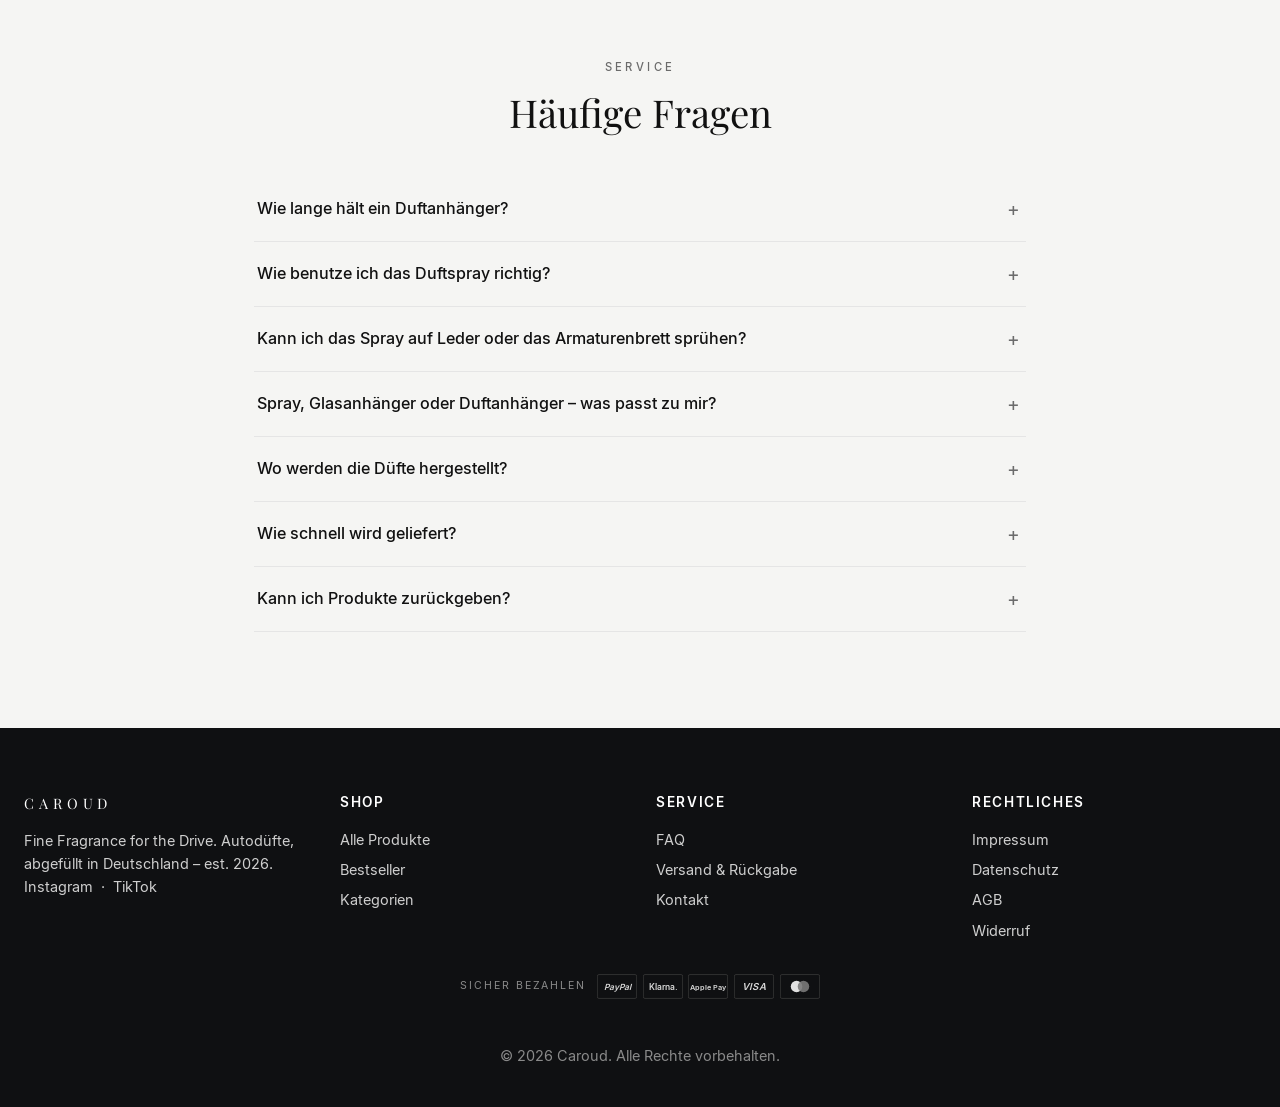
==== commit 9064e5d1: "Design: alles einheitlich leicht abgerundet (Fotos, Buttons, Karten) + Duftproben 10 ml (v162) Co-Au" ====
--- a/index.html
+++ b/index.html
@@ -31,7 +31,7 @@
   <!-- Überschriftenschrift vorladen, damit der Hero-Titel nicht erst in Georgia aufblitzt -->
   <link rel="preload" href="fonts/playfair-400.woff2" as="font" type="font/woff2" crossorigin>
   <link rel="preload" href="fonts/inter-400.woff" as="font" type="font/woff" crossorigin>
-  <link rel="stylesheet" href="css/style.css?v=110">
+  <link rel="stylesheet" href="css/style.css?v=111">
 
   <!-- Strukturierte Daten für Google. Produkt-Markup fehlt bewusst,
        solange keine echten Preise hinterlegt sind. -->
@@ -678,8 +678,8 @@
   <!-- Toast -->
   <div class="toast" id="toast" hidden></div>
 
-  <script src="js/products.js?v=114"></script>
-  <script src="js/bewertungen.js?v=1"></script>
-  <script src="js/main.js?v=108"></script>
+  <script src="js/products.js?v=115"></script>
+  <script src="js/bewertungen.js?v=2"></script>
+  <script src="js/main.js?v=109"></script>
 </body>
 </html>
--- a/css/style.css
+++ b/css/style.css
@@ -2842,3 +2842,34 @@
   .bw-pfeil { display: none; }
   .bw-kopf { margin-top: -.6rem; }
 }
+
+/* ===== Einheitlich leicht abgerundet (28.09.) =====
+   Fotos/Kacheln 10px · Buttons/Felder 6px · Karten/Fenster 12px */
+:root { --r-foto: 10px; --r-btn: 6px; --r-karte: 12px; }
+
+/* Buttons, Filter, Tabs, Felder */
+.btn, .chip, .vtab, .koll-btn, .qty-btn, .note-chip, .upsell-add, .bf-add, .xm-chip,
+.aw-tabs button, .modal-actions .qty-row, #pdpAdd, .pdp-hinweis, .toast, .fakten,
+.newsletter-form input, .newsletter-form button, .search-box input,
+input[type="text"], input[type="email"], input[type="tel"], input[type="search"], input[type="number"], textarea, select,
+.bf-tag, .hero-bf-tag, .bf-badge, .spar-badge, .xm-badge, .sich-badge { border-radius: var(--r-btn); }
+
+/* Fotos & Kacheln (Inhalt wird mit abgeschnitten) */
+.product-media, .koll-tile, .scent-foto, .bf-bild, .boxen-karte-bild, .pdp-moment-img,
+.pdp-reco-art, .pdp-thumb, .pdp-stage, .category-card, .duftwahl-bild, .xm-tuer,
+.cart-item-art, .search-result-art, .upsell-art, .vg-kopf img, .about-media img,
+.cross-art img, .proben-zeile img, .hero-bf-karte { border-radius: var(--r-foto); overflow: hidden; }
+.pdp-reco-art .prod-photo, .pdp-moment-img img, .scent-foto img { border-radius: inherit; }
+.cart-item-art, .search-result-art, .upsell-art, .proben-zeile img, .cross-art img { border-radius: var(--r-btn); }
+
+/* Karten, Boxen, Fenster */
+.vergleich-karte, .review-card, .bw-karte, .boxen-karte, .bf-karte, .xm-karte, .wsh-feld,
+.duftwahl, .cross-card, .vg-unser { border-radius: var(--r-karte); overflow: hidden; }
+.search-box, .modal { border-radius: var(--r-karte); }
+.vergleich-foto { border-radius: 0; }
+.vg-andere { border-radius: 0 var(--r-karte) var(--r-karte) 0; }
+@media (max-width: 700px) { .modal { border-radius: 16px 16px 0 0; } }
+.scent-card { border-radius: var(--r-karte); overflow: hidden; }
+.scent-foto { border-radius: 8px; }
+.gift-note, .qty-row, .pdp-sicherheit, .dr-stufe::before { border-radius: var(--r-btn); }
+.qty-row { overflow: hidden; }
